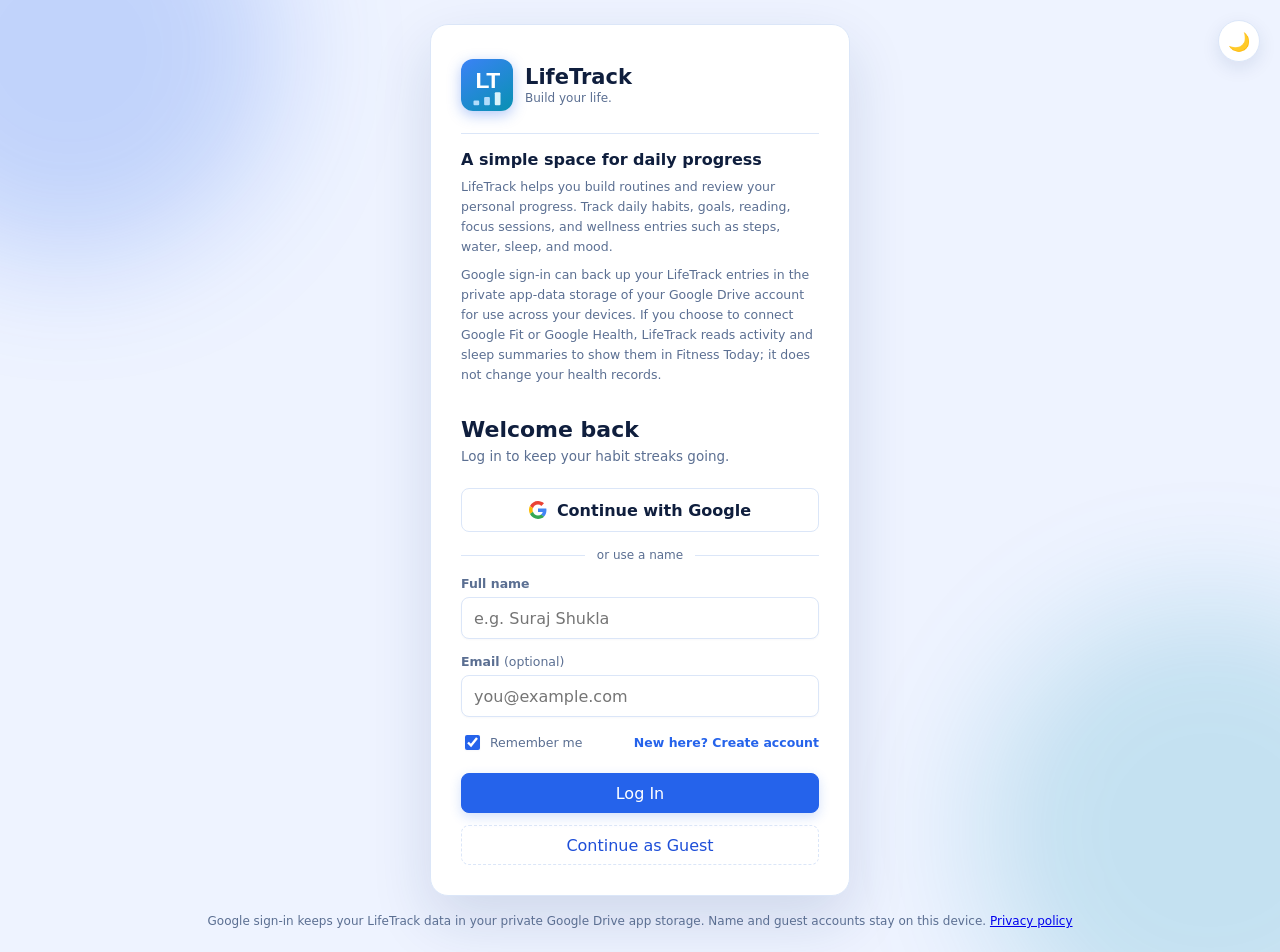
==== index.html @ bfc3a214 "Add files via upload" ====
<!DOCTYPE html>
<html lang="en">
<head>
    <meta charset="UTF-8">
    <meta name="viewport" content="width=device-width, initial-scale=1.0, viewport-fit=cover">
    <title>LifeTrack · Habit and Wellness Tracker</title>
    <meta name="description" content="LifeTrack helps you track daily habits, goals, reading, focus, and wellness progress, with optional Google Drive sync and read-only Google Fit or Google Health summaries.">
    <meta name="google-site-verification" content="VUvUIpObcq8B8fJxpyTdOtFRyDV-gneoDYOLW3EzlEM">
    <meta name="theme-color" content="#eef3ff">
    <link rel="icon" type="image/png" href="lifetrack-logo.png">
    <link rel="apple-touch-icon" href="lifetrack-logo-192.png">
    <link rel="manifest" href="manifest.webmanifest">
    <link rel="stylesheet" href="dashboard.css">
    <link rel="stylesheet" href="auth.css">
</head>
<body class="auth-body">

    <button type="button" class="auth-theme-toggle" id="authThemeToggle" aria-label="Toggle dark mode">🌙</button>

    <main class="auth-card">
        <div class="auth-logo">
            <div class="logo-box">
                <svg viewBox="0 0 100 100" xmlns="http://www.w3.org/2000/svg" role="img" aria-label="LifeTrack logo">
                    <text x="50" y="56" text-anchor="middle" font-family="Arial, 'Segoe UI', sans-serif" font-weight="800" font-size="44" letter-spacing="-3" fill="#ffffff">LT</text>
                    <g opacity="0.92">
                        <rect x="24" y="80" width="11" height="9" rx="2" fill="#bfe3ff"/>
                        <rect x="44.5" y="73" width="11" height="16" rx="2" fill="#bfe3ff"/>
                        <rect x="65" y="64" width="11" height="25" rx="2" fill="#eafcff"/>
                    </g>
                </svg>
            </div>
            <div>
                <h1>LifeTrack</h1>
                <p>Build your life.</p>
            </div>
        </div>

        <section class="auth-overview" aria-labelledby="authOverviewTitle">
            <h2 id="authOverviewTitle">A simple space for daily progress</h2>
            <p>LifeTrack helps you build routines and review your personal progress. Track daily habits, goals, reading, focus sessions, and wellness entries such as steps, water, sleep, and mood.</p>
            <p>Google sign-in can back up your LifeTrack entries in the private app-data storage of your Google Drive account for use across your devices. If you choose to connect Google Fit or Google Health, LifeTrack reads activity and sleep summaries to show them in Fitness Today; it does not change your health records.</p>
        </section>

        <div class="auth-banner" id="authBanner" style="display:none"></div>

        <h2 id="authTitle">Welcome back</h2>
        <p class="auth-sub" id="authSub">Log in to keep your habit streaks going.</p>

        <div class="auth-error" id="authError">Please enter your name to continue.</div>

        <button type="button" class="auth-google" id="googleBtn">
            <svg viewBox="0 0 48 48" width="18" height="18" aria-hidden="true"><path fill="#EA4335" d="M24 9.5c3.5 0 6.6 1.2 9.1 3.6l6.8-6.8C35.8 2.4 30.3 0 24 0 14.6 0 6.5 5.4 2.6 13.2l7.9 6.1C12.4 13.6 17.7 9.5 24 9.5z"/><path fill="#4285F4" d="M46.5 24.5c0-1.6-.1-3.1-.4-4.5H24v9h12.7c-.6 3-2.3 5.5-4.8 7.2l7.6 5.9c4.4-4.1 7-10.1 7-17.6z"/><path fill="#FBBC05" d="M10.5 28.7A14.5 14.5 0 0 1 9.5 24c0-1.6.3-3.2.8-4.7l-7.9-6.1A24 24 0 0 0 0 24c0 3.9.9 7.5 2.6 10.8l7.9-6.1z"/><path fill="#34A853" d="M24 48c6.5 0 12-2.1 16-5.8l-7.6-5.9c-2.1 1.4-4.9 2.3-8.4 2.3-6.3 0-11.6-4.1-13.5-9.8l-7.9 6.1C6.5 42.6 14.6 48 24 48z"/></svg>
            Continue with Google
        </button>
        <div class="auth-divider"><span>or use a name</span></div>

        <form id="authForm" novalidate>
            <div class="auth-field">
                <label for="authName">Full name</label>
                <input id="authName" type="text" placeholder="e.g. Suraj Shukla" autocomplete="name" required>
            </div>

            <div class="auth-field">
                <label for="authEmail">Email <span style="font-weight:400">(optional)</span></label>
                <input id="authEmail" type="email" placeholder="you@example.com" autocomplete="email">
            </div>

            <div class="auth-row">
                <label class="auth-remember">
                    <input type="checkbox" id="authRemember" checked>
                    Remember me
                </label>
                <span id="authModeSwitch" style="cursor:pointer; color:var(--primary); font-weight:700;">New here? Create account</span>
            </div>

            <button type="submit" class="primary-button auth-submit" id="authSubmitBtn">Log In</button>
            <button type="button" class="secondary-button auth-guest" id="guestBtn">Continue as Guest</button>
        </form>
    </main>

    <footer class="auth-footer">
        Google sign-in keeps your LifeTrack data in your private Google Drive app storage. Name and guest accounts stay on this device.
        <a href="privacy.html">Privacy policy</a>
    </footer>

<script src="config.js"></script>
<script>
(function () {
    "use strict";

    // ---- theme (shared "lifetrack-theme" key with the dashboard) ----
    const themeBtn = document.getElementById("authThemeToggle");

    function setTheme(isDark) {
        document.body.classList.toggle("dark", isDark);
        themeBtn.textContent = isDark ? "☀" : "🌙";
        localStorage.setItem("lifetrack-theme", isDark ? "dark" : "light");
    }
    themeBtn.addEventListener("click", () => setTheme(!document.body.classList.contains("dark")));
    setTheme(localStorage.getItem("lifetrack-theme") === "dark");

    // ---- already logged in? let them jump back in, but don't force it ----
    const existingUser = JSON.parse(localStorage.getItem("lifetrack-user") || "null");
    if (existingUser && existingUser.name) {
        const banner = document.getElementById("authBanner");
        banner.textContent = "";
        const strong = document.createElement("strong");
        strong.textContent = existingUser.name;
        const link = document.createElement("a");
        link.href = "dashboard.html";
        link.textContent = "go to Dashboard";
        link.style.cssText = "color:var(--primary-strong); font-weight:700;";
        banner.append("Logged in as ", strong, " — ", link, ", or log in below as someone else.");
        banner.style.display = "block";
    }

    // ---- login / create-account toggle (cosmetic — both just save + redirect) ----
    const title = document.getElementById("authTitle");
    const sub = document.getElementById("authSub");
    const submitBtn = document.getElementById("authSubmitBtn");
    const modeSwitch = document.getElementById("authModeSwitch");
    let isSignup = false;

    modeSwitch.addEventListener("click", () => {
        isSignup = !isSignup;
        if (isSignup) {
            title.textContent = "Create your account";
            sub.textContent = "Set up LifeTrack to start tracking your habits.";
            submitBtn.textContent = "Create Account";
            modeSwitch.textContent = "Already have an account? Log in";
        } else {
            title.textContent = "Welcome back";
            sub.textContent = "Log in to keep your habit streaks going.";
            submitBtn.textContent = "Log In";
            modeSwitch.textContent = "New here? Create account";
        }
    });

    // ---- prefill remembered name (from a previous logout) ----
    const rememberedName = localStorage.getItem("lifetrack-remember-name");
    if (rememberedName) document.getElementById("authName").value = rememberedName;

    const form = document.getElementById("authForm");
    const errorBox = document.getElementById("authError");

    // uid decides which private data slot this person gets in this browser
    function login(name, email, extra) {
        const cleanName = name.trim();
        const user = Object.assign({ name: cleanName, email: email.trim() }, extra || {});
        if (user.provider !== "google") {
            sessionStorage.removeItem("lifetrack-drive-token");
            sessionStorage.removeItem("lifetrack-gtoken");
        }
        if (!user.uid) user.uid = "n_" + cleanName.toLowerCase().replace(/\s+/g, " ");
        localStorage.setItem("lifetrack-user", JSON.stringify(user));
        if (document.getElementById("authRemember").checked) {
            localStorage.setItem("lifetrack-remember-name", cleanName);
        } else {
            localStorage.removeItem("lifetrack-remember-name");
        }
        window.location.href = "dashboard.html";
    }

    form.addEventListener("submit", (event) => {
        event.preventDefault();
        const name = document.getElementById("authName").value;
        const email = document.getElementById("authEmail").value;

        if (!name.trim()) {
            errorBox.textContent = "Please enter your name to continue.";
            errorBox.classList.add("show");
            document.getElementById("authName").focus();
            return;
        }
        errorBox.classList.remove("show");
        login(name, email);
    });

    document.getElementById("guestBtn").addEventListener("click", () => {
        login("Guest", "", { uid: "guest" });
    });

    // ---- Google sign-in (Client ID lives in config.js, users never see it) ----
    const CFG = window.LT_CONFIG || {};
    const GID = CFG.GOOGLE_CLIENT_ID || "";
    const DRIVE_SCOPE = "https://www.googleapis.com/auth/drive.appdata";
    const HEALTH_SCOPES = Boolean(CFG.GOOGLE_FIT) ? [
        "https://www.googleapis.com/auth/fitness.activity.read",
        "https://www.googleapis.com/auth/fitness.sleep.read"
    ] : Boolean(CFG.GOOGLE_HEALTH) ? [
        "https://www.googleapis.com/auth/googlehealth.activity_and_fitness.readonly",
        "https://www.googleapis.com/auth/googlehealth.sleep.readonly"
    ] : [];
    const LOGIN_SCOPES = ["openid", "email", "profile", DRIVE_SCOPE, ...HEALTH_SCOPES];
    const gReady = /^[0-9]+-.+\.apps\.googleusercontent\.com$/.test(GID);

    function showError(text) {
        errorBox.textContent = text;
        errorBox.classList.add("show");
    }

    function loadGIS() {
        return new Promise((resolve, reject) => {
            if (window.google && google.accounts && google.accounts.oauth2) { resolve(); return; }
            const s = document.createElement("script");
            s.src = "https://accounts.google.com/gsi/client";
            s.async = true;
            s.onload = () => resolve();
            s.onerror = () => reject(new Error("Could not load Google sign-in. Check your internet connection."));
            document.head.appendChild(s);
        });
    }

    // preload so the Google window opens instantly on tap (needed on phones)
    if (gReady && location.protocol !== "file:") loadGIS().catch(() => {});

    document.getElementById("googleBtn").addEventListener("click", async () => {
        if (location.protocol === "file:") {
            showError("Google login works on the online website, not from a file on your computer.");
            return;
        }
        if (!gReady) {
            showError("Google login is not set up yet. (Site owner: add the Client ID in config.js.)");
            return;
        }
        try { await loadGIS(); } catch (e) { showError(e.message); return; }
        const client = google.accounts.oauth2.initTokenClient({
            client_id: GID,
            scope: LOGIN_SCOPES.join(" "),
            include_granted_scopes: false,
            callback: async (resp) => {
                if (resp.error) { showError(`Google sign-in was cancelled or blocked (${resp.error}).`); return; }
                try {
                    const grantedScopes = new Set(String(resp.scope || LOGIN_SCOPES.join(" ")).split(/\s+/));
                    if (!grantedScopes.has(DRIVE_SCOPE)) {
                        sessionStorage.removeItem("lifetrack-drive-token");
                        sessionStorage.removeItem("lifetrack-gtoken");
                        showError("Allow Google Drive app-data access to enable secure syncing across your devices.");
                        return;
                    }
                    const expiry = Date.now() + (Number(resp.expires_in || 3600) - 60) * 1000;
                    sessionStorage.setItem("lifetrack-drive-token", JSON.stringify({ token: resp.access_token, exp: expiry }));
                    if (HEALTH_SCOPES.length && HEALTH_SCOPES.every((scope) => grantedScopes.has(scope))) {
                        sessionStorage.setItem("lifetrack-gtoken", JSON.stringify({ token: resp.access_token, exp: expiry, scopes: HEALTH_SCOPES.join(" ") }));
                    } else {
                        sessionStorage.removeItem("lifetrack-gtoken");
                    }
                    const r = await fetch("https://www.googleapis.com/oauth2/v3/userinfo", { headers: { Authorization: `Bearer ${resp.access_token}` } });
                    if (!r.ok) throw new Error(`HTTP ${r.status}`);
                    const u = await r.json();
                    login(u.name || u.email || "Google user", u.email || "", {
                        uid: "g_" + (u.sub || u.email),
                        picture: u.picture || "",
                        provider: "google"
                    });
                } catch (e) {
                    showError(`Signed in, but Google would not share your profile (${e.message}).`);
                }
            },
            error_callback: () => showError("The Google window was closed or blocked. Allow pop-ups for this site and try again.")
        });
        client.requestAccessToken({ prompt: "select_account" });
    });
})();
</script>
</body>
</html>
---- dashboard.css ----
:root {
    --bg: #eef3ff;
    --panel: #ffffff;
    --panel-soft: #f2f6ff;
    --text: #0f1e3d;
    --muted: #5b6f92;
    --line: #dbe6f8;
    --primary: #2563eb;
    --primary-strong: #1d4ed8;
    --primary-glow: rgba(37, 99, 235, 0.20);
    --accent: #0891b2;
    --accent-glow: rgba(8, 145, 178, 0.20);
    --tertiary: #1e40af;
    --track: #dbe6f8;
    --rail: #0b1730;
    --rail-text: #eef5ff;
    --rail-muted: #9db3d8;
    --rail-active-glow: rgba(96, 165, 250, 0.20);
    font-family: Inter, ui-sans-serif, system-ui, -apple-system, BlinkMacSystemFont, "Segoe UI", sans-serif;
    --sidebar-closed: 76px;
    --sidebar-open: 268px;
}

* {
    box-sizing: border-box;
}

html {
    background: var(--bg);
}

body {
    min-width: 0;
    min-height: 100vh;
    margin: 0;
    overflow-x: hidden;
    color: var(--text);
    background: var(--bg);
    transition: background 200ms ease, color 200ms ease;
}

/* ---------- Dark mode: shining blue-black ---------- */
body.dark {
    --bg: #04070d;
    --panel: #0a1120;
    --panel-soft: #0d1830;
    --text: #eaf3ff;
    --muted: #8ea3c7;
    --line: #1c2942;
    --primary: #4da6ff;
    --primary-strong: #7cc3ff;
    --primary-glow: rgba(77, 166, 255, 0.38);
    --accent: #22d3ee;
    --accent-glow: rgba(34, 211, 238, 0.32);
    --tertiary: #60a5fa;
    --track: #16223a;
    --rail: #010308;
    --rail-text: #eaf6ff;
    --rail-muted: #7f97bd;
    --rail-active-glow: rgba(77, 166, 255, 0.28);
}

body.dark::before {
    content: "";
    position: fixed;
    inset: 0;
    z-index: -1;
    pointer-events: none;
    background:
        radial-gradient(560px 420px at 8% 6%, rgba(77, 166, 255, 0.10), transparent 60%),
        radial-gradient(620px 460px at 96% 88%, rgba(34, 211, 238, 0.08), transparent 60%);
}

button,
select,
input {
    font: inherit;
    letter-spacing: 0;
}

button {
    touch-action: manipulation;
}

button:focus-visible,
select:focus-visible,
input:focus-visible {
    outline: 3px solid var(--primary-glow);
    outline-offset: 2px;
}

/* thin, theme-matched scrollbars for the table + chart strips */
.table-wrapper,
.completion-chart {
    scrollbar-width: thin;
    scrollbar-color: var(--primary) var(--panel-soft);
    scroll-behavior: smooth;
}
.table-wrapper::-webkit-scrollbar,
.completion-chart::-webkit-scrollbar {
    height: 8px;
}
.table-wrapper::-webkit-scrollbar-thumb,
.completion-chart::-webkit-scrollbar-thumb {
    background: var(--primary);
    border-radius: 6px;
}
.table-wrapper::-webkit-scrollbar-track,
.completion-chart::-webkit-scrollbar-track {
    background: var(--panel-soft);
}

.app {
    min-height: calc(100vh - 48px);
}

/* The rail expands over the page, so the dashboard never jumps sideways. */
.sidebar {
    position: fixed;
    inset: 0 auto 0 0;
    z-index: 30;
    display: flex;
    flex-direction: column;
    width: var(--sidebar-closed);
    height: 100dvh;
    padding: 18px 10px;
    overflow: hidden;
    color: var(--rail-text);
    background: var(--rail);
    border-right: 1px solid rgba(255, 255, 255, 0.08);
    box-shadow: 10px 0 28px rgba(5, 15, 35, 0.20);
    transition: width 240ms cubic-bezier(0.2, 0.8, 0.2, 1), padding 240ms cubic-bezier(0.2, 0.8, 0.2, 1), box-shadow 240ms ease, background 200ms ease;
}

body.dark .sidebar {
    box-shadow: 10px 0 30px rgba(0, 0, 0, 0.6), inset -1px 0 0 rgba(77, 166, 255, 0.10);
}

.sidebar:hover,
.sidebar:focus-within {
    width: var(--sidebar-open);
    padding-inline: 12px;
    box-shadow: 16px 0 38px rgba(5, 15, 35, 0.34);
}

body.dark .sidebar:hover,
body.dark .sidebar:focus-within {
    box-shadow: 16px 0 42px rgba(0, 0, 0, 0.65), inset -1px 0 0 rgba(77, 166, 255, 0.16);
}

.logo,
.nav-item,
.theme-button,
.topbar,
.top-actions,
.panel-header,
.user-info,
.progress-content,
.add-habit {
    display: flex;
    align-items: center;
}

.logo {
    min-width: 244px;
    gap: 12px;
    margin: 0 0 30px;
}

.logo-box,
.profile {
    display: grid;
    width: 44px;
    min-width: 44px;
    height: 44px;
    place-items: center;
    border-radius: 10px;
    font-weight: 800;
    overflow: hidden;
}

.logo-box {
    color: #ffffff;
    background: linear-gradient(145deg, #3b82f6, #0891b2);
    box-shadow: 0 4px 14px rgba(37, 99, 235, 0.35);
}

.logo-box svg {
    width: 100%;
    height: 100%;
}

.profile {
    color: #ffffff;
    background: linear-gradient(145deg, #2563eb, #0891b2);
    box-shadow: 0 4px 12px rgba(37, 99, 235, 0.30);
}

.logo-text,
.nav-text,
.quote-box {
    opacity: 0;
    transform: translateX(-8px);
    transition: opacity 160ms ease 40ms, transform 220ms cubic-bezier(0.2, 0.8, 0.2, 1) 40ms;
}

.sidebar:hover .logo-text,
.sidebar:focus-within .logo-text,
.sidebar:hover .nav-text,
.sidebar:focus-within .nav-text,
.sidebar:hover .quote-box,
.sidebar:focus-within .quote-box {
    opacity: 1;
    transform: translateX(0);
}

.logo-text,
.nav-text {
    min-width: 0;
    overflow: hidden;
    text-overflow: ellipsis;
    white-space: nowrap;
}

.logo h2,
.logo p,
.panel h2,
.page-card h2 {
    margin: 0;
    overflow-wrap: anywhere;
}

.logo h2 {
    font-size: 18px;
}

.logo p {
    margin-top: 2px;
    color: var(--rail-muted);
    font-size: 12px;
}

.navigation {
    display: grid;
    min-width: 244px;
    gap: 6px;
}

.nav-item,
.theme-button {
    min-width: 244px;
    height: 46px;
    gap: 12px;
    padding: 0 12px;
    overflow: hidden;
    color: var(--rail-muted);
    border: 1px solid transparent;
    border-radius: 8px;
    background: transparent;
    cursor: pointer;
    text-align: left;
    transition: color 160ms ease, background 160ms ease, border-color 160ms ease, box-shadow 160ms ease;
}

.nav-icon {
    display: grid;
    width: 28px;
    min-width: 28px;
    height: 28px;
    place-items: center;
    font-size: 17px;
    line-height: 1;
}

.nav-item:hover,
.theme-button:hover,
.nav-item.active {
    color: var(--rail-text);
    background: rgba(77, 166, 255, 0.12);
    border-color: rgba(77, 166, 255, 0.16);
}

.nav-item.active {
    box-shadow: inset 3px 0 0 #4da6ff, 0 0 16px var(--rail-active-glow);
}

.sidebar-bottom {
    display: grid;
    min-width: 244px;
    gap: 10px;
    margin-top: auto;
}

.quote-box {
    width: 244px;
    padding: 14px;
    overflow: hidden;
    border: 1px solid rgba(77, 166, 255, 0.16);
    border-radius: 8px;
    background: rgba(77, 166, 255, 0.08);
}

.quote-box small,
.eyebrow,
.stat-title {
    color: var(--muted);
    font-size: 11px;
    font-weight: 800;
    letter-spacing: 0;
}

.quote-box small {
    color: #9db3d8;
}

.quote-box p {
    margin: 8px 0 0;
    color: var(--rail-text);
    font-size: 13px;
    line-height: 1.45;
    overflow-wrap: anywhere;
}

.main-content {
    width: calc(100% - var(--sidebar-closed));
    min-width: 0;
    min-height: calc(100vh - 48px);
    margin-left: var(--sidebar-closed);
    padding: 34px clamp(24px, 4vw, 64px) 44px;
}

.topbar,
.section {
    width: min(100%, 1500px);
    margin-right: auto;
    margin-left: auto;
}

.topbar {
    justify-content: space-between;
    gap: 24px;
    margin-bottom: 28px;
}

.topbar > *,
.top-actions,
.user-info,
.panel-header > * {
    min-width: 0;
}

.topbar h1 {
    margin: 5px 0 0;
    font-size: 34px;
    line-height: 1.12;
    overflow-wrap: anywhere;
}

.top-actions {
    flex-wrap: wrap;
    justify-content: flex-end;
    gap: 10px;
}

select,
input {
    height: 42px;
    max-width: 100%;
    color: var(--text);
    border: 1px solid var(--line);
    border-radius: 8px;
    background: var(--panel);
    box-shadow: 0 1px 2px rgba(15, 47, 95, 0.03);
    transition: border-color 160ms ease, box-shadow 160ms ease, background 200ms ease, color 200ms ease;
}

select:focus,
input:focus {
    border-color: var(--primary);
}

select {
    min-width: 126px;
    padding: 0 34px 0 12px;
    cursor: pointer;
}

input {
    width: min(360px, 100%);
    min-width: 0;
    padding: 0 12px;
}

.user-info {
    gap: 9px;
}

.user-name {
    min-width: 0;
    overflow: hidden;
    color: var(--muted);
    font-weight: 700;
    text-overflow: ellipsis;
    white-space: nowrap;
}

.section {
    display: none;
}

.active-section {
    display: block;
}

.stats-grid,
.main-grid,
.bottom-grid {
    display: grid;
    gap: 16px;
}

.stats-grid {
    grid-template-columns: repeat(3, minmax(0, 1fr));
}

.main-grid {
    grid-template-columns: minmax(0, 1.7fr) minmax(300px, 0.8fr);
    margin-top: 16px;
}

.streak-panel {
    display: flex;
    min-height: 0;
    flex-direction: column;
}

.habit-panel {
    align-self: start;
}

.streak-panel .streak-list {
    min-height: 0;
    flex: 1;
    overflow-y: auto;
    align-content: start;
    scrollbar-width: thin;
    scrollbar-color: transparent transparent;
    transition: scrollbar-color 180ms ease;
}

.streak-panel .streak-list::-webkit-scrollbar {
    width: 8px;
}

.streak-panel .streak-list::-webkit-scrollbar-thumb {
    border-radius: 6px;
    background: transparent;
    transition: background-color 180ms ease;
}

.streak-panel .streak-list::-webkit-scrollbar-track {
    background: transparent;
}

.streak-panel .streak-list.is-scrolling {
    scrollbar-color: var(--primary) transparent;
}

.streak-panel .streak-list.is-scrolling::-webkit-scrollbar-thumb {
    background: var(--primary);
}

.bottom-grid {
    grid-template-columns: repeat(2, minmax(0, 1fr));
    margin-top: 16px;
}

.completion-panel { display: flex; flex-direction: column; }

.panel,
.stat-card,
.page-card {
    min-width: 0;
    border: 1px solid var(--line);
    border-radius: 12px;
    background: var(--panel);
    box-shadow: 0 10px 24px rgba(18, 52, 110, 0.06);
    transition: background 200ms ease, border-color 200ms ease, box-shadow 200ms ease;
}

body.dark .panel,
body.dark .stat-card,
body.dark .page-card {
    box-shadow: 0 10px 26px rgba(0, 0, 0, 0.45);
}

.panel,
.page-card {
    padding: 22px;
}

.stat-card {
    padding: 19px;
    border-top: 3px solid var(--primary);
}

body.dark .stat-card {
    box-shadow: 0 10px 26px rgba(0, 0, 0, 0.45), 0 -1px 0 0 var(--primary-glow) inset;
}

.stat-card:nth-child(2) {
    border-top-color: var(--accent);
}

body.dark .stat-card:nth-child(2) {
    box-shadow: 0 10px 26px rgba(0, 0, 0, 0.45), 0 -1px 0 0 var(--accent-glow) inset;
}

.stat-card:nth-child(3) {
    border-top-color: var(--tertiary);
}

.stat-card h2 {
    margin: 8px 0 2px;
    font-size: 34px;
    line-height: 1;
    overflow-wrap: anywhere;
}

.stat-card p,
.page-card p {
    margin: 0;
    color: var(--muted);
    overflow-wrap: anywhere;
}

.panel-header {
    flex-wrap: wrap;
    justify-content: space-between;
    align-items: flex-start;
    gap: 12px;
    margin-bottom: 16px;
}

.panel h2,
.page-card h2 {
    margin-top: 3px;
    font-size: 20px;
    line-height: 1.2;
}

.secondary-button,
.primary-button {
    min-height: 40px;
    max-width: 100%;
    padding: 9px 14px;
    overflow-wrap: anywhere;
    color: #ffffff;
    border: 1px solid var(--primary);
    border-radius: 8px;
    background: var(--primary);
    box-shadow: 0 4px 12px var(--primary-glow);
    cursor: pointer;
    transition: background 160ms ease, border-color 160ms ease, transform 160ms ease, box-shadow 160ms ease;
}

.secondary-button {
    color: var(--primary-strong);
    background: transparent;
    box-shadow: none;
}

.primary-button:hover {
    border-color: var(--primary-strong);
    background: var(--primary-strong);
    box-shadow: 0 6px 18px var(--primary-glow);
}

.secondary-button:hover {
    color: #ffffff;
    background: var(--primary);
    box-shadow: 0 4px 12px var(--primary-glow);
}

.primary-button:active,
.secondary-button:active {
    transform: translateY(1px);
}

.table-wrapper {
    max-width: 100%;
    overflow: auto;
    border: 1px solid var(--line);
    border-radius: 10px;
    background: var(--panel-soft);
}

.habit-table {
    width: 100%;
    min-width: 800px;
    border-collapse: collapse;
}

.habit-table th,
.habit-table td {
    min-width: 38px;
    height: 42px;
    padding: 7px;
    border-right: 1px solid var(--line);
    border-bottom: 1px solid var(--line);
    text-align: center;
}

.habit-table th {
    color: var(--muted);
    font-size: 12px;
    font-weight: 800;
}

.habit-table th:first-child,
.habit-table td:first-child {
    position: sticky;
    left: 0;
    z-index: 1;
    min-width: 168px;
    max-width: 168px;
    overflow: hidden;
    color: var(--text);
    background: var(--panel);
    text-align: left;
    text-overflow: ellipsis;
    white-space: nowrap;
}

/* ---------- Habit tracker: clean rounded-square tick boxes ---------- */
.habit-box {
    position: relative;
    display: inline-grid;
    place-items: center;
    width: 30px;
    height: 30px;
    vertical-align: middle;
    cursor: pointer;
    -webkit-tap-highlight-color: transparent;
}

.habit-box .habit-check {
    position: absolute;
    inset: 0;
    z-index: 2;
    width: 100%;
    height: 100%;
    min-width: 0;
    margin: 0;
    padding: 0;
    border: 0;
    opacity: 0;
    cursor: pointer;
    box-shadow: none;
}

.habit-box .box {
    display: grid;
    place-items: center;
    width: 24px;
    height: 24px;
    border-radius: 8px;
    border: 1.5px solid color-mix(in srgb, var(--muted) 45%, transparent);
    background: var(--panel);
    transition: transform 140ms ease, background 180ms ease, border-color 180ms ease, box-shadow 180ms ease;
}

body.dark .habit-box .box {
    background: rgba(255, 255, 255, 0.02);
    border-color: rgba(142, 163, 199, 0.32);
}

.habit-box:hover .box {
    transform: translateY(-1px);
    border-color: var(--primary);
    box-shadow: 0 3px 8px var(--primary-glow);
}

.habit-box:active .box {
    transform: scale(0.92);
}

.habit-box .habit-check:focus-visible + .box {
    outline: 3px solid var(--primary-glow);
    outline-offset: 2px;
}

.habit-box .box svg {
    width: 14px;
    height: 14px;
    fill: none;
    stroke: #ffffff;
    stroke-width: 3.2;
    stroke-linecap: round;
    stroke-linejoin: round;
    stroke-dasharray: 26;
    stroke-dashoffset: 26;
    transition: stroke-dashoffset 220ms ease 40ms;
}

.habit-box .habit-check:checked + .box {
    border-color: transparent;
    background: linear-gradient(160deg, var(--primary), var(--primary-strong));
    box-shadow: 0 2px 6px var(--primary-glow);
}

body.dark .habit-box .habit-check:checked + .box {
    background: linear-gradient(160deg, #4da6ff, #2f80e0);
}

body.dark .habit-box .box svg {
    stroke: #05122a;
}

.habit-box .habit-check:checked + .box svg {
    stroke-dashoffset: 0;
}

.habit-box .box.pop {
    animation: boxPop 220ms ease-out;
}

@keyframes boxPop {
    0% { transform: scale(0.9); }
    60% { transform: scale(1.08); }
    100% { transform: scale(1); }
}

/* future days: locked */
.habit-box.locked,
.habit-box.locked .habit-check {
    cursor: not-allowed;
}

.habit-box.locked .box {
    border-style: dashed;
    border-color: var(--line);
    background: transparent;
    box-shadow: none;
    opacity: 0.4;
}

.habit-box.locked:hover .box,
.habit-box.locked:active .box {
    transform: none;
}

.habit-table tbody tr:hover td:not(:first-child):not(.today-cell) {
    background: color-mix(in srgb, var(--primary) 7%, transparent);
}

.table-wrapper {
    border-radius: 14px;
}

/* ---------- Completed habits "8 / 155" ---------- */
.stat-total {
    font-size: 0.55em;
    font-weight: 700;
    color: var(--muted);
}

.ring-card p.hit {
    color: var(--zone-green);
    font-weight: 700;
}

.gauge-since {
    margin-top: 2px;
    font-size: 11px;
    color: var(--muted);
}

/* ---------- Daily reminder ---------- */
.daily-reminder {
    display: grid;
    gap: 12px;
}

.reminder-top {
    display: flex;
    align-items: center;
    justify-content: space-between;
    flex-wrap: wrap;
    gap: 8px;
}

.reminder-date {
    font-size: 13px;
    font-weight: 800;
    color: var(--muted);
}

.tier-badge {
    padding: 4px 11px;
    border-radius: 999px;
    font-size: 12px;
    font-weight: 800;
    color: #ffffff;
}

.tier-red { background: var(--zone-red); }
.tier-orange { background: var(--zone-orange); }
.tier-yellow { background: var(--zone-yellow); color: #231a00; }
.tier-green { background: var(--zone-green); color: #04210f; }

.reminder-line {
    margin: 0;
    font-size: 13.5px;
    line-height: 1.5;
    color: var(--text);
}

.reminder-tiles {
    display: grid;
    grid-template-columns: repeat(4, minmax(0, 1fr));
    gap: 8px;
}

.r-tile {
    display: grid;
    gap: 2px;
    padding: 10px 6px;
    text-align: center;
    border: 1px solid var(--line);
    border-radius: 10px;
    background: var(--panel-soft);
}

.r-tile span { font-size: 18px; }
.r-tile strong { font-size: 14px; color: var(--text); }
.r-tile small { font-size: 11px; color: var(--muted); }

.reminder-work h3 {
    margin: 0 0 8px;
    font-size: 14px;
}

.plan-task-action { display: flex; justify-content: flex-end; margin-top: 8px; }
.plan-done { min-height: 34px; padding: 6px 12px; color: var(--primary-strong); border: 1px solid var(--line); border-radius: 8px; background: var(--panel); cursor: pointer; font-size: 12px; font-weight: 700; }
.plan-done.done { color: var(--zone-green); border-color: var(--zone-green); background: color-mix(in srgb, var(--zone-green) 12%, var(--panel)); }
.reminder-reading { display: grid; grid-template-columns: minmax(0, 1fr); align-items: stretch; gap: 10px; padding: 14px; border: 1px solid var(--line); border-radius: 10px; background: var(--panel-soft); }
.reminder-reading h3 { margin: 4px 0; font-size: 15px; }
.reminder-reading > div > strong, .reminder-reading > div > span { display: block; font-size: 12px; }
.reminder-reading > div > span, .reminder-reading p { color: var(--muted); }
.reminder-reading p { margin: 5px 0 0; font-size: 12px; }
.reading-actions { display: flex; flex-wrap: wrap; justify-content: flex-end; gap: 8px; }
.reading-actions .reading-online, .reading-actions .plan-done { display: inline-flex; flex: 0 1 160px; align-items: center; justify-content: center; min-width: 148px; min-height: 36px; padding: 7px 12px; box-sizing: border-box; font-size: 12px; line-height: 1.2; text-align: center; text-decoration: none; }
.reading-actions .plan-done:disabled { opacity: 0.62; }
.reading-book-copy { display: grid; gap: 4px; min-width: 0; }
.reading-book-copy h3 { margin: 2px 0; font-size: 15px; }
.reading-book-copy > strong, .reading-book-copy > span { font-size: 12px; }
.reading-book-copy > span, .reading-book-copy > p { color: var(--muted); }
.reading-book-copy > p { margin: 2px 0; font-size: 11.5px; }
.reading-page-controls { display: flex; align-items: center; gap: 9px; margin-top: 4px; }
.reading-page-controls button { width: 32px; height: 32px; color: var(--primary-strong); border: 1px solid var(--line); border-radius: 7px; background: var(--panel); cursor: pointer; font-weight: 800; }
.reading-page-controls button:disabled { color: var(--muted); opacity: 0.5; cursor: default; }
.reading-page-controls span { min-width: 110px; color: var(--text); font-size: 11px; font-weight: 700; text-align: center; }
.reading-progress { height: 6px; overflow: hidden; border-radius: 4px; background: var(--track); }
.reading-progress b { display: block; height: 100%; border-radius: inherit; background: var(--accent); transition: width 240ms ease; }
.reading-progress-label { color: var(--muted); font-size: 10.5px; }
.plan-done:disabled { color: var(--muted); opacity: 0.65; cursor: default; }
.reading-goal-card { margin-bottom: 16px; }
.reading-goal-card .hc-main { align-items: center; }
.reading-edition { display: flex; align-items: center; justify-content: space-between; gap: 12px; color: var(--muted); font-size: 12px; font-weight: 700; }
.reading-edition input { width: 90px; height: 36px; padding: 0 8px; text-align: center; }
.reading-completed { margin: 0; padding-top: 9px; color: var(--muted); border-top: 1px solid var(--line); font-size: 11.5px; }

.reminder-list {
    display: grid;
    gap: 6px;
    margin: 0 0 6px;
    padding: 0;
    list-style: none;
}

.reminder-list li {
    display: flex;
    justify-content: space-between;
    gap: 10px;
    padding: 9px 12px;
    font-size: 13px;
    border: 1px solid var(--line);
    border-left: 4px solid var(--primary);
    border-radius: 8px;
    background: var(--panel-soft);
}

.tier-border-red li { border-left-color: var(--zone-red); }
.tier-border-orange li { border-left-color: var(--zone-orange); }
.tier-border-yellow li { border-left-color: var(--zone-yellow); }
.tier-border-green li { border-left-color: var(--zone-green); }

.reminder-list li b {
    white-space: nowrap;
    color: var(--primary-strong);
}

.reminder-tip {
    padding: 10px 12px;
    font-size: 12.5px;
    line-height: 1.5;
    border-radius: 8px;
    background: var(--primary-glow);
}

.reminder-note {
    margin: 0;
    font-size: 11.5px;
    line-height: 1.5;
    color: var(--muted);
}

.body-form {
    display: grid;
    grid-template-columns: repeat(3, minmax(0, 1fr));
    gap: 10px;
    align-items: end;
}

.body-form label {
    display: grid;
    gap: 5px;
    font-size: 12px;
    font-weight: 700;
    color: var(--muted);
}

.body-form input,
.body-form select {
    width: 100%;
    min-width: 0;
}

.body-form-actions {
    grid-column: 1 / -1;
    display: flex;
    flex-wrap: wrap;
    gap: 8px;
}

.body-form-error {
    display: none;
    grid-column: 1 / -1;
    margin: 0;
    font-size: 12px;
    font-weight: 700;
    color: var(--zone-red);
}

@media (max-width: 620px) {
    .reminder-tiles { grid-template-columns: repeat(2, minmax(0, 1fr)); }
    .body-form { grid-template-columns: 1fr 1fr; }
    .reminder-reading { grid-template-columns: 1fr; }
    .reading-actions { justify-content: stretch; }
    .reading-actions .reading-online, .reading-actions .plan-done { flex: 1 1 140px; min-width: 0; }
}

.today-cell {
    background: var(--primary-glow);
    box-shadow: inset 0 2px 0 var(--primary);
}

.progress-content {
    gap: 12px;
}

.progress-content strong {
    min-width: 54px;
    font-size: 27px;
    line-height: 1;
    color: var(--primary-strong);
}

.progress-bar {
    flex: 1;
    min-width: 0;
    height: 10px;
    overflow: hidden;
    border-radius: 6px;
    background: var(--track);
}

.progress-bar span {
    display: block;
    width: 0;
    height: 100%;
    border-radius: inherit;
    background: linear-gradient(90deg, var(--primary), var(--accent));
    transition: width 220ms ease;
}

body.dark .progress-bar span {
    box-shadow: 0 0 12px var(--primary-glow);
}

.goal-analysis,
.streak-list,
.analytics-summary,
.goal-page-list,
.manage-list {
    display: grid;
    gap: 10px;
}

.mini-card,
.manage-item {
    min-width: 0;
    padding: 13px;
    overflow-wrap: anywhere;
    border: 1px solid var(--line);
    border-radius: 8px;
    background: var(--panel-soft);
}

.mini-card strong {
    display: block;
    color: var(--text);
}

.mini-card p {
    margin: 4px 0 0;
    color: var(--muted);
}

/* ---------- Overall Progress gauge (semi-circle "pendulum" dial) ---------- */
.gauge-wrap {
    display: flex;
    justify-content: center;
    margin: 6px 0 2px;
}

.gauge-svg {
    width: 100%;
    max-width: 190px;
    height: auto;
    overflow: visible;
}

/* colour zones: red 0-25, orange 25-50, yellow 50-75, green 75-100 */
:root {
    --zone-red: #e5484d;
    --zone-orange: #f08a24;
    --zone-yellow: #d9a406;
    --zone-green: #16a34a;
}

body.dark {
    --zone-red: #ff5d68;
    --zone-orange: #ff9a3c;
    --zone-yellow: #ffd23f;
    --zone-green: #2ee59d;
}

.zone-red { stroke: var(--zone-red); color: var(--zone-red); }
.zone-orange { stroke: var(--zone-orange); color: var(--zone-orange); }
.zone-yellow { stroke: var(--zone-yellow); color: var(--zone-yellow); }
.zone-green { stroke: var(--zone-green); color: var(--zone-green); }

.zone-text-red { fill: var(--zone-red); color: var(--zone-red); }
.zone-text-orange { fill: var(--zone-orange); color: var(--zone-orange); }
.zone-text-yellow { fill: var(--zone-yellow); color: var(--zone-yellow); }
.zone-text-green { fill: var(--zone-green); color: var(--zone-green); }

.gauge-zone-dim {
    fill: none;
    stroke-linecap: butt;
    opacity: 0.2;
}

.gauge-zone {
    fill: none;
    stroke-linecap: butt;
    transition: stroke-dashoffset 260ms ease-out;
}

body.dark .gauge-zone {
    filter: drop-shadow(0 0 5px currentColor);
}

.gauge-feedback {
    display: flex;
    flex-direction: column;
    gap: 2px;
}

.gauge-feedback-title {
    font-size: 15px;
    font-weight: 800;
}

.gauge-needle {
    stroke: var(--text);
    stroke-width: 3;
    stroke-linecap: round;
    transition: x2 900ms cubic-bezier(0.2, 0.8, 0.2, 1), y2 900ms cubic-bezier(0.2, 0.8, 0.2, 1);
}

.gauge-pivot {
    fill: var(--text);
}

.gauge-value {
    font-size: 22px;
    font-weight: 800;
}

/* ---------- Circular progress rings (Goal vs Progress + Goals page) ---------- */
.rings-row {
    display: flex;
    flex-wrap: wrap;
    justify-content: space-between;
    gap: 14px;
}

#goalAnalysis.rings-row { display: grid; grid-template-columns: repeat(2, minmax(0, 148px)); justify-content: center; gap: 10px; }
#goalAnalysis .ring-card { gap: 6px; padding: 10px 8px; }
#goalAnalysis .ring-svg { width: 68px; height: 68px; }

.rings-grid {
    display: grid;
    grid-template-columns: repeat(auto-fit, minmax(140px, 1fr));
    gap: 16px;
}

.ring-card {
    display: flex;
    flex-direction: column;
    align-items: center;
    gap: 8px;
    min-width: 0;
    padding: 14px 10px;
    text-align: center;
    border: 1px solid var(--line);
    border-radius: 10px;
    background: var(--panel-soft);
}

.ring-card strong {
    font-size: 12.5px;
    color: var(--text);
}

.ring-card p {
    margin: -4px 0 0;
    font-size: 11px;
    color: var(--muted);
}

.ring-svg {
    overflow: visible;
}

.ring-track {
    fill: none;
    stroke: var(--track);
}

.ring-progress {
    fill: none;
    stroke-linecap: round;
    transition: stroke-dashoffset 900ms cubic-bezier(0.2, 0.8, 0.2, 1);
}

body.dark .ring-progress {
    filter: drop-shadow(0 0 5px var(--primary-glow));
}

.ring-text {
    fill: var(--text);
    font-weight: 800;
}

/* ---------- Analytics line/area chart ---------- */
.line-chart-wrap {
    margin: 14px 0 18px;
    padding: 16px 14px 10px;
    border: 1px solid var(--line);
    border-radius: 10px;
    background: var(--panel-soft);
}

.fit-trend-grid { display: grid; gap: 12px; }
.fit-trend-card { min-width: 0; padding: 12px 14px 10px; border: 1px solid var(--line); border-radius: 10px; background: var(--panel-soft); }
.fit-trend-head { display: flex; align-items: center; justify-content: space-between; gap: 10px; margin-bottom: 4px; }
.fit-trend-head strong { color: var(--text); font-size: 13px; }
.fit-trend-head span { color: var(--muted); font-size: 11px; }
.fit-trend-card .metric-trend-svg { height: auto; }

.line-chart-svg {
    width: 100%;
    height: 120px;
    display: block;
    overflow: visible;
}

.line-area {
    fill: url(#lineFill);
}

.line-stroke {
    fill: none;
    stroke: var(--primary);
    stroke-width: 1.6;
    stroke-linejoin: round;
    stroke-linecap: round;
    vector-effect: non-scaling-stroke;
}

body.dark .line-stroke {
    filter: drop-shadow(0 0 4px var(--primary-glow));
}

.line-dot {
    fill: var(--panel);
    stroke: var(--primary);
    stroke-width: 1.4;
    vector-effect: non-scaling-stroke;
}

@media (max-width: 620px) {
    #goalAnalysis.rings-row { grid-template-columns: repeat(2, minmax(0, 1fr)); }

    .gauge-svg {
        max-width: 170px;
    }

    .rings-row {
        justify-content: center;
    }

    .ring-card {
        flex: 1 1 100px;
    }
}

.completion-chart {
    display: flex;
    align-items: flex-end;
    gap: 7px;
    min-height: 200px;
    padding: 16px 6px 12px;
    overflow-x: auto;
    border-bottom: 1px solid var(--line);
}

.chart-col {
    display: flex;
    flex: 0 0 auto;
    flex-direction: column;
    align-items: center;
    gap: 7px;
    min-width: 22px;
}

.chart-bar-track {
    display: flex;
    align-items: flex-end;
    justify-content: center;
    width: 16px;
    height: 150px;
}

.bar {
    width: 100%;
    min-height: 6px;
    border-radius: 5px 5px 2px 2px;
    background: linear-gradient(180deg, var(--accent), var(--primary));
    transition: height 220ms ease, background 200ms ease;
}

body.dark .bar {
    box-shadow: 0 0 10px var(--primary-glow);
}

.chart-day {
    font-size: 10.5px;
    font-weight: 700;
    color: var(--muted);
}

.chart-col.today-col .bar {
    background: linear-gradient(180deg, #ffffff, var(--primary-strong));
    box-shadow: 0 0 0 2px var(--panel), 0 0 0 3px var(--primary), 0 0 12px var(--primary-glow);
}

.chart-col.today-col .chart-day {
    color: var(--primary-strong);
    font-weight: 800;
}

.add-habit {
    flex-wrap: wrap;
    gap: 10px;
    margin: 18px 0;
}

.add-habit input {
    flex: 1 1 220px;
}

.manage-item {
    position: relative;
    min-height: 48px;
    padding-right: 88px;
}

.delete-btn {
    position: absolute;
    top: 50%;
    right: 12px;
    max-width: 70px;
    padding: 4px;
    overflow: hidden;
    color: #e0555f;
    border: 0;
    background: transparent;
    cursor: pointer;
    font-weight: 700;
    text-overflow: ellipsis;
    white-space: nowrap;
    transform: translateY(-50%);
}

.lt-footer {
    display: grid;
    width: calc(100% - var(--sidebar-closed));
    min-height: 24px;
    margin-left: var(--sidebar-closed);
    padding: 3px 16px;
    place-items: center;
    color: var(--muted);
    font-size: 12px;
    text-align: center;
}
.footer-credit {
    color: var(--muted);
}
.footer-privacy {
    color: var(--muted);
    cursor: pointer !important;
    font-size: 11px;
    opacity: 0.62;
    text-decoration: none;
}
.footer-privacy:hover,
.footer-privacy:focus-visible {
    color: var(--muted);
    opacity: 1;
    text-decoration: none;
}
@media (max-width: 1100px) {
    .main-grid {
        grid-template-columns: 1fr;
    }
}

@media (max-width: 820px) {
    .topbar {
        flex-direction: column;
        align-items: stretch;
    }

    .top-actions {
        justify-content: flex-start;
    }

    .stats-grid,
    .bottom-grid {
        grid-template-columns: 1fr;
    }
}

@media (max-width: 620px) {
    :root {
        --sidebar-closed: 68px;
        --sidebar-open: min(268px, calc(100vw - 12px));
    }

    .sidebar {
        padding: 14px 6px;
    }

    .sidebar:hover,
    .sidebar:focus-within {
        padding-inline: 12px;
    }

    .main-content {
        padding: 24px 12px 34px;
    }

    .topbar {
        gap: 18px;
        margin-bottom: 20px;
    }

    .topbar h1 {
        font-size: 27px;
    }

    .top-actions {
        gap: 8px;
    }

    .top-actions select {
        flex: 1 1 128px;
    }

    .panel,
    .page-card {
        padding: 16px;
    }

    .stat-card {
        padding: 16px;
    }

    .add-habit .primary-button {
        width: 100%;
    }

    .level-up-footer,
    .lt-footer {
        padding-inline: 12px;
    }
}

@media (max-width: 360px) {
    :root {
        --sidebar-open: calc(100vw - 12px);
    }

    .logo,
    .navigation,
    .sidebar-bottom,
    .nav-item,
    .theme-button,
    .quote-box {
        min-width: calc(100vw - 36px);
        width: calc(100vw - 36px);
    }

    .top-actions select,
    .user-info {
        width: 100%;
    }

    .user-info {
        justify-content: space-between;
    }
}

/* ---------- neutral (month not started) ---------- */
.zone-text-none { fill: var(--muted); color: var(--muted); }

/* ---------- Yearly chart (Analytics) ---------- */
.year-block {
    margin-top: 26px;
}

.year-block h3 {
    margin: 3px 0 14px;
    font-size: 17px;
}

.year-scroll {
    overflow-x: auto;
    padding-bottom: 4px;
}

.year-chart {
    display: grid;
    grid-template-columns: repeat(12, minmax(38px, 1fr));
    gap: 10px;
    min-width: 520px;
    margin-bottom: 14px;
    padding: 16px 14px 12px;
    border: 1px solid var(--line);
    border-radius: 12px;
    background: var(--panel-soft);
}

.year-col {
    display: grid;
    justify-items: center;
    gap: 6px;
}

.year-val {
    font-size: 11.5px;
    font-weight: 800;
    color: var(--text);
}

.year-track {
    display: flex;
    align-items: flex-end;
    width: 100%;
    max-width: 34px;
    height: 150px;
    overflow: hidden;
    border-radius: 8px;
    background: var(--track);
}

.year-bar {
    display: block;
    width: 100%;
    height: 0;
    border-radius: 8px;
    transition: height 700ms cubic-bezier(0.2, 0.8, 0.2, 1);
}

.zone-bg-red { background: var(--zone-red); }
.zone-bg-orange { background: var(--zone-orange); }
.zone-bg-yellow { background: var(--zone-yellow); }
.zone-bg-green { background: var(--zone-green); }

.year-mon {
    font-size: 11.5px;
    font-weight: 700;
    color: var(--muted);
}

.year-col.empty .year-val,
.year-col.empty .year-mon {
    opacity: 0.55;
}

.year-col.current .year-mon {
    color: var(--primary-strong);
}

.year-col.current .year-track {
    box-shadow: 0 0 0 2px var(--primary);
}

/* =====================================================================
   LifeTrack v2: charts, profile menu, fitness, goals, analytics
   ===================================================================== */

/* ---------- logo + user chip are now the profile menu triggers ---------- */
.logo-btn {
    display: block;
    padding: 0;
    border: 0;
    border-radius: 10px;
    background: transparent;
    cursor: pointer;
    flex: 0 0 auto;
}
.logo-btn:hover .logo-box { box-shadow: 0 6px 20px var(--primary-glow); }
button.user-info {
    padding: 4px 4px 4px 10px;
    color: inherit;
    border: 0;
    border-radius: 12px;
    background: transparent;
    cursor: pointer;
}
button.user-info:hover { background: var(--panel-soft); }
.profile img { display: block; width: 100%; height: 100%; object-fit: cover; }

.profile-menu {
    position: fixed;
    z-index: 60;
    width: min(312px, calc(100vw - 16px));
    padding: 10px;
    color: var(--text);
    border: 1px solid var(--line);
    border-radius: 14px;
    background: var(--panel);
    box-shadow: 0 24px 60px rgba(5, 15, 35, 0.24), 0 4px 14px rgba(5, 15, 35, 0.08);
}
.profile-menu[hidden] { display: none; }
.profile-menu:not([hidden]) { animation: profile-menu-in 150ms ease-out both; }
.pm-head { display: flex; align-items: center; gap: 12px; padding: 8px 8px 14px; border-bottom: 1px solid var(--line); }
.pm-head > .profile { flex: 0 0 42px; width: 42px; height: 42px; border: 1px solid var(--line); box-shadow: 0 2px 8px rgba(15, 30, 61, 0.10); }
.pm-head > div { min-width: 0; display: grid; gap: 3px; justify-items: start; }
.pm-head strong, .pm-head small { max-width: 100%; overflow: hidden; text-overflow: ellipsis; white-space: nowrap; }
.pm-head strong { font-size: 14px; font-weight: 750; }
.pm-head small { color: var(--muted); font-size: 12px; line-height: 1.35; }
.pm-head .chip { margin-top: 3px; padding: 3px 8px; font-size: 10.5px; }
.pm-list { display: grid; gap: 3px; padding-top: 8px; }
.pm-list button {
    display: flex;
    align-items: center;
    gap: 9px;
    width: 100%;
    min-height: 38px;
    padding: 8px 10px;
    color: var(--text);
    text-align: left;
    border: 0;
    border-radius: 8px;
    background: transparent;
    cursor: pointer;
    font-size: 13.5px;
    font-weight: 550;
    transition: background 140ms ease, color 140ms ease, transform 140ms ease;
}
.pm-list button:hover, .pm-list button:focus-visible { background: var(--panel-soft); }
.pm-list button:active { transform: translateY(1px); }
.pm-list button.danger { color: var(--zone-red); }
.pm-list > .chip { display: flex; align-items: center; min-height: 30px; margin: 2px 0 4px; padding: 6px 10px; color: var(--primary-strong); border: 1px solid var(--line); border-radius: 8px; background: var(--panel-soft); font-size: 11.5px; font-weight: 650; }
.pm-list hr { margin: 7px 4px; border: 0; border-top: 1px solid var(--line); }
@keyframes profile-menu-in {
    from { opacity: 0; transform: translateY(-4px) scale(0.985); }
    to { opacity: 1; transform: translateY(0) scale(1); }
}
@media (prefers-reduced-motion: reduce) {
    .profile-menu:not([hidden]), .pm-list button { animation: none; transition: none; }
}

/* ---------- modal + toast ---------- */
.modal-back {
    position: fixed;
    inset: 0;
    z-index: 80;
    display: grid;
    place-items: center;
    padding: 16px;
    background: rgba(3, 8, 20, 0.62);
}
.modal {
    width: min(480px, 100%);
    max-height: 90vh;
    padding: 24px;
    overflow: auto;
    color: var(--text);
    border: 1px solid var(--line);
    border-radius: 14px;
    background: var(--panel);
    box-shadow: 0 24px 60px rgba(0, 0, 0, 0.45);
}
.modal h3 { margin: 0 0 10px; font-size: 19px; }
.modal p { margin: 0 0 12px; color: var(--muted); line-height: 1.5; }
.modal input { width: 100%; }
.modal-label { display: block; margin: 12px 0 6px; color: var(--muted); font-size: 12.5px; font-weight: 700; }
.modal-steps { margin: 0 0 8px; padding-left: 20px; font-size: 13.5px; line-height: 1.6; }
.modal-steps li { margin-bottom: 6px; }
.modal code {
    padding: 1px 6px;
    border-radius: 4px;
    background: var(--panel-soft);
    font-size: 12.5px;
    overflow-wrap: anywhere;
}
.modal .modal-warn { padding: 10px 12px; color: var(--text); border-radius: 8px; background: rgba(240, 138, 36, 0.16); }
.modal .modal-error { color: var(--zone-red); font-weight: 700; }
.modal-actions { display: flex; justify-content: flex-end; gap: 10px; margin-top: 18px; }
.primary-button.danger, .primary-button.danger:hover { border-color: var(--zone-red); background: var(--zone-red); box-shadow: none; }

.toast {
    position: fixed;
    bottom: 30px;
    left: 50%;
    z-index: 90;
    max-width: calc(100vw - 32px);
    padding: 11px 18px;
    color: var(--rail-text);
    border: 1px solid var(--line);
    border-radius: 10px;
    background: var(--rail);
    box-shadow: 0 10px 30px rgba(0, 0, 0, 0.4);
    font-size: 13.5px;
    opacity: 0;
    pointer-events: none;
    transform: translate(-50%, 10px);
    transition: opacity 180ms ease, transform 180ms ease;
}
.toast.show { opacity: 1; transform: translate(-50%, 0); }

/* ---------- shared bits ---------- */
.chip {
    display: inline-flex;
    align-items: center;
    gap: 5px;
    padding: 3px 10px;
    color: var(--muted);
    border: 1px solid var(--line);
    border-radius: 999px;
    background: var(--panel-soft);
    font-size: 11.5px;
    white-space: nowrap;
}
.chip b { color: var(--text); }
.chip.good { color: var(--zone-green); border-color: transparent; background: color-mix(in srgb, var(--zone-green) 14%, transparent); }
.chip.warn { color: var(--zone-orange); border-color: transparent; background: color-mix(in srgb, var(--zone-orange) 15%, transparent); }
.chip.bad { color: var(--zone-red); border-color: transparent; background: color-mix(in srgb, var(--zone-red) 14%, transparent); }
.chip-row { display: flex; flex-wrap: wrap; gap: 8px; margin-top: 12px; }
.empty-note { margin: 10px 0 !important; color: var(--muted); font-size: 13px; line-height: 1.5; }
.sub-head { margin: 22px 0 10px; font-size: 15px; }
.panel .sub-head:first-child { margin-top: 0; }
.box-soft { padding: 14px; border: 1px solid var(--line); border-radius: 10px; background: var(--panel-soft); }
.scroll-x { overflow-x: auto; }
.page-card > p { margin-bottom: 4px; }

.trio-grid, .duo-grid, .trend-grid, .kpi-grid { display: grid; gap: 16px; }
.trio-grid { grid-template-columns: repeat(3, minmax(0, 1fr)); margin-top: 16px; }
.duo-grid { grid-template-columns: repeat(2, minmax(0, 1fr)); margin-top: 16px; }
.duo-grid.inner { margin-top: 0; }
.duo-grid.page-gap { margin-top: 16px; }
.trend-grid { grid-template-columns: repeat(auto-fit, minmax(220px, 1fr)); gap: 12px; }
.kpi-grid { grid-template-columns: repeat(auto-fit, minmax(150px, 1fr)); gap: 12px; margin-top: 4px; }
.kpi { display: grid; gap: 3px; padding: 14px; border: 1px solid var(--line); border-radius: 10px; background: var(--panel-soft); }
.kpi small { color: var(--muted); font-size: 11.5px; font-weight: 700; }
.kpi b { font-size: 26px; line-height: 1.15; }
.kpi b em, .stat-total { color: var(--muted); font-size: 13px; font-style: normal; font-weight: 700; }
.kpi > span { color: var(--muted); font-size: 12px; }
@media (max-width: 1100px) { .trio-grid { grid-template-columns: repeat(2, minmax(0, 1fr)); } }
@media (max-width: 820px) { .trio-grid, .duo-grid { grid-template-columns: 1fr; } }

.seg { display: inline-flex; overflow: hidden; border: 1px solid var(--line); border-radius: 9px; background: var(--panel-soft); }
.seg button { padding: 8px 16px; color: var(--muted); border: 0; background: transparent; cursor: pointer; font-weight: 700; }
.seg button.active { color: #fff; background: var(--primary); }

/* ---------- stat cards ---------- */
.habit-legend { display: grid; gap: 9px; margin-top: 16px; }
.hl-row { display: grid; grid-template-columns: 9px minmax(0, 1fr) minmax(50px, 90px) 38px; align-items: center; gap: 8px; font-size: 12.5px; }
.hl-row i { width: 9px; height: 9px; border-radius: 50%; }
.hl-row span { overflow: hidden; color: var(--text); text-overflow: ellipsis; white-space: nowrap; }
.hl-bar { height: 6px; overflow: hidden; border-radius: 4px; background: var(--track); }
.hl-bar b { display: block; height: 100%; border-radius: 4px; transition: width 600ms cubic-bezier(0.2, 0.8, 0.2, 1); }
.hl-row em { color: var(--muted); font-style: normal; font-weight: 700; text-align: right; }
.hl-more { color: var(--muted); font-size: 11.5px; }
.spark-wrap { margin-top: 12px; }
.spark-svg { display: block; width: 100%; height: 56px; }

.week-strip { margin-top: 14px; }
.week-dots { display: flex; justify-content: space-between; gap: 6px; }
.week-trend { display: flex; flex-wrap: wrap; align-items: center; justify-content: space-between; gap: 4px 12px; margin-top: 10px; padding: 9px 11px; border-left: 3px solid var(--muted); border-radius: 7px; background: var(--panel-soft); }
.week-trend strong { font-size: 12px; }
.week-trend span { color: var(--muted); font-size: 11px; }
.week-trend.up { color: var(--zone-green); border-left-color: var(--zone-green); }
.week-trend.down { color: var(--zone-red); border-left-color: var(--zone-red); }
.week-trend.steady { color: var(--muted); }
.wk { display: grid; justify-items: center; gap: 4px; }
.wk small { color: var(--muted); font-size: 10.5px; font-weight: 700; }
.wk.now small { color: var(--primary-strong); }
.wk-dot {
    position: relative;
    display: grid;
    width: 32px;
    height: 32px;
    place-items: center;
    isolation: isolate;
    border-radius: 50%;
    background: conic-gradient(var(--primary) calc(var(--p) * 1%), var(--track) 0);
    font-size: 11.5px;
    font-weight: 800;
}
.wk-dot::before { content: ""; position: absolute; inset: 4px; z-index: -1; border-radius: 50%; background: var(--panel); }
.wk.now .wk-dot { box-shadow: 0 0 0 2px var(--primary-glow); }

/* ---------- daily completion chart ---------- */
.chart-svg-wrap { width: 100%; }
.cg-svg, .line-chart-svg { display: block; width: 100%; height: auto; overflow: visible; }
.line-chart-wrap .line-chart-svg { height: auto; }
.cg-line { stroke: var(--line); stroke-width: 1; }
.cg-tick, .cg-day { fill: var(--muted); font-size: 9.5px; font-weight: 700; }
.cg-day.now { fill: var(--primary-strong); }
.cg-val { fill: var(--text); font-size: 9px; font-weight: 800; }
.cg-empty { fill: var(--muted); font-size: 13px; }
.cg-bar { transition: height 200ms ease; }
.cg-hit { fill: var(--zone-green); }
.cg-part { fill: var(--primary); }
.cg-zero { fill: var(--track); }
.cg-future { fill: var(--line); opacity: 0.5; }
.cg-today { fill: var(--primary-glow); opacity: 0.28; }
.cg-target { stroke: var(--zone-yellow); stroke-width: 1.4; stroke-dasharray: 5 4; }
.cg-target-txt { fill: var(--zone-yellow); font-size: 9.5px; font-weight: 800; }
body.dark .cg-hit, body.dark .cg-part { filter: drop-shadow(0 0 4px var(--primary-glow)); }
.line-avg { fill: none; stroke: var(--accent); stroke-width: 1.6; stroke-dasharray: 5 4; vector-effect: non-scaling-stroke; }
.chart-legend { display: flex; flex-wrap: wrap; gap: 16px; margin-top: 6px; color: var(--muted); font-size: 11.5px; }
.chart-legend i { display: inline-block; width: 18px; height: 0; margin-right: 6px; vertical-align: middle; border-top: 2px solid var(--primary); }
.chart-legend i.lg-dash { border-top: 2px dashed var(--accent); }

.wd-bars { display: grid; gap: 7px; }
.wd-row { display: grid; grid-template-columns: 34px minmax(0, 1fr) 40px; align-items: center; gap: 10px; font-size: 12px; }
.wd-row span { color: var(--muted); font-weight: 700; }
.wd-track { height: 8px; overflow: hidden; border-radius: 5px; background: var(--track); }
.wd-track b { display: block; height: 100%; border-radius: 5px; transition: width 600ms ease; }
.wd-row em { color: var(--text); font-style: normal; font-weight: 700; text-align: right; }

/* ---------- radar, donut ---------- */
.radar-svg { display: block; width: 100%; max-width: 440px; height: auto; margin: 0 auto; overflow: visible; }
.radar-grid { fill: none; stroke: var(--line); stroke-width: 1; }
.radar-axis { stroke: var(--line); stroke-width: 1; }
.radar-area { fill-opacity: 0.22; stroke-width: 2; stroke-linejoin: round; }
.radar-dot { stroke: var(--panel); stroke-width: 1.5; }
.radar-label { fill: var(--text); font-size: 11px; font-weight: 700; }
.radar-val { fill: var(--muted); font-weight: 800; }
body.dark .radar-area { filter: drop-shadow(0 0 6px var(--primary-glow)); }
.legend-grid { margin-top: 4px; }

.donut-wrap { display: flex; flex-wrap: wrap; align-items: center; justify-content: center; gap: 22px; margin-top: 14px; }
.donut-svg { width: 170px; height: 170px; }
.donut-track { fill: none; stroke: var(--track); stroke-width: 22; }
.donut-seg { fill: none; stroke-width: 22; transition: stroke-dasharray 500ms ease; }
.donut-num { fill: var(--text); font-size: 28px; font-weight: 800; }
.donut-cap { fill: var(--muted); font-size: 10px; font-weight: 700; }
.donut-legend { display: grid; gap: 8px; min-width: 150px; margin: 0; padding: 0; list-style: none; font-size: 13px; }
.donut-legend li { display: grid; grid-template-columns: 10px minmax(0, 1fr) auto; align-items: center; gap: 8px; }
.donut-legend i { width: 10px; height: 10px; border-radius: 3px; }
.donut-legend span { overflow: hidden; text-overflow: ellipsis; white-space: nowrap; }

/* ---------- streaks + badges ---------- */
.streak-list { gap: 14px; }
.streak-row { display: grid; gap: 5px; }
.streak-top { display: flex; align-items: center; justify-content: space-between; gap: 8px; font-size: 13px; }
.streak-top span { display: flex; align-items: center; gap: 8px; min-width: 0; overflow: hidden; text-overflow: ellipsis; white-space: nowrap; }
.streak-top i { flex: 0 0 auto; width: 9px; height: 9px; border-radius: 50%; }
.streak-track { position: relative; height: 8px; border-radius: 5px; background: var(--track); }
.streak-track b { display: block; height: 100%; border-radius: 5px; transition: width 600ms ease; }
.streak-track u { position: absolute; top: -3px; width: 2px; height: 14px; background: var(--muted); border-radius: 2px; text-decoration: none; }
.streak-row small { color: var(--muted); font-size: 11.5px; }

.badge-grid { display: grid; grid-template-columns: repeat(auto-fill, minmax(128px, 1fr)); gap: 10px; }
.badge { display: grid; justify-items: center; gap: 4px; padding: 14px 8px 12px; text-align: center; border: 1px solid var(--line); border-radius: 10px; background: var(--panel-soft); opacity: 0.62; }
.badge.done { opacity: 1; border-color: var(--zone-yellow); box-shadow: 0 0 0 1px color-mix(in srgb, var(--zone-yellow) 35%, transparent); }
.badge:not(.done) .badge-ico { filter: grayscale(1); }
.badge-ico { font-size: 26px; }
.badge strong { font-size: 12.5px; }
.badge small { min-height: 28px; color: var(--muted); font-size: 11px; line-height: 1.3; }
.badge-bar { width: 100%; height: 5px; overflow: hidden; border-radius: 4px; background: var(--track); }
.badge-bar b { display: block; height: 100%; border-radius: 4px; background: var(--zone-yellow); }

.focus-session { display: grid; gap: 12px; margin-top: auto; padding: 16px; border: 1px solid var(--line); border-radius: 10px; background: var(--panel-soft); }
.focus-session-head, .focus-session-main, .focus-session-actions { display: flex; align-items: center; justify-content: space-between; gap: 10px; }
.focus-session-head h3 { margin: 3px 0 0; font-size: 16px; }
.focus-state, .focus-summary { color: var(--muted); font-size: 12px; }
.focus-clock { color: var(--text); font-size: 36px; font-weight: 800; font-variant-numeric: tabular-nums; }
.focus-clock.long { font-size: 28px; }
.focus-length { display: flex; flex: 0 0 auto; align-items: center; gap: 6px; min-height: 42px; padding: 0 8px; color: var(--muted); border: 1px solid var(--line); border-radius: 8px; background: var(--panel); box-shadow: 0 1px 2px rgba(15, 47, 95, 0.03); font-size: 12px; font-weight: 700; white-space: nowrap; transition: border-color 160ms ease, box-shadow 160ms ease; }
.focus-length:focus-within { border-color: var(--primary); box-shadow: 0 0 0 3px var(--primary-glow); }
.focus-length label { display: flex; align-items: center; gap: 3px; }
.focus-session-main .focus-length input { width: 32px; min-width: 0; height: 34px; padding: 0; border: 0; background: transparent; box-shadow: none; text-align: center; font-size: 14px; font-weight: 700; appearance: textfield; }
.focus-session-main .focus-length input:focus { border: 0; outline: 0; box-shadow: none; }
.focus-session-actions { justify-content: flex-start; }
@media (max-width: 620px) { .focus-session { padding: 12px; } .focus-clock { font-size: 32px; } .focus-clock.long { font-size: 24px; } }

/* ---------- fitness ---------- */
.fit-actions { display: flex; flex-wrap: wrap; align-items: center; gap: 8px; }
.fit-panel { container-type: inline-size; }
#fitBody { display: grid; grid-template-columns: repeat(3, minmax(0, 1fr)); gap: 12px; }
#fitBody > .fit-grid, #fitBody > .vitals-grid { display: contents; }
#fitBody > .mood-row, #fitBody > .fit-status { grid-column: 1 / -1; margin-top: 0 !important; }
.fit-tile { display: grid; justify-items: center; gap: 6px; padding: 14px 10px; border: 1px solid var(--line); border-radius: 10px; background: var(--panel-soft); text-align: center; }
.vital-tile { display: grid; justify-items: center; align-content: start; gap: 8px; min-width: 0; padding: 14px 10px; border: 1px solid var(--line); border-radius: 10px; background: var(--panel-soft); text-align: center; cursor: text; }
.vital-tile strong { font-size: 13px; }
.vital-tile .ring-svg { max-width: 100%; }
.vital-tile .fit-input { max-width: 150px; }
.fit-tile strong { font-size: 13px; }
.fit-val { color: var(--muted); font-size: 12px; }
.fit-input { width: 100%; max-width: 130px; height: 34px; font-size: 13px; text-align: center; }
.fit-source-action { padding: 2px 4px; color: var(--primary-strong); border: 0; background: transparent; font-size: 11px; font-weight: 700; text-decoration: none; cursor: pointer; }
.fit-source-action:hover { text-decoration: underline; }
.fit-btns { display: flex; gap: 6px; }
.fit-btns button { min-width: 34px; height: 34px; padding: 0 10px; color: var(--primary-strong); border: 1px solid var(--line); border-radius: 8px; background: var(--panel); cursor: pointer; font-weight: 700; }
.fit-btns button[data-water="250"] { flex: 0 0 auto; padding: 0 4px; font-size: 12px; white-space: nowrap; }
.fit-btns button:hover { border-color: var(--primary); }
.src { color: var(--zone-green); font-size: 10.5px; font-weight: 700; }
.mood-row { display: flex; flex-wrap: wrap; align-items: center; justify-content: space-between; gap: 10px; margin-top: 14px; color: var(--muted); font-size: 13px; }
.mood-row > div { display: flex; gap: 6px; }
.mood-btn { width: 38px; height: 38px; border: 1px solid var(--line); border-radius: 50%; background: var(--panel-soft); cursor: pointer; font-size: 19px; }
.mood-btn.on { border-color: var(--primary); background: var(--primary-glow); }
.fit-status { margin: 12px 0 0 !important; color: var(--muted); font-size: 12px; line-height: 1.5; }
.fit-status.good { color: var(--zone-green); }
.fit-status.warn { color: var(--zone-orange); }
.fit-status.bad { color: var(--zone-red); }
@container (max-width: 340px) { #fitBody { grid-template-columns: repeat(2, minmax(0, 1fr)); } }
@container (max-width: 240px) { #fitBody { grid-template-columns: 1fr; } }

/* ---------- habits + goals pages ---------- */
.habit-cards, .goal-grid { display: grid; grid-template-columns: repeat(auto-fill, minmax(280px, 1fr)); gap: 14px; margin-top: 18px; }
.habit-card, .goal-card { display: grid; gap: 12px; padding: 16px; border: 1px solid var(--line); border-radius: 12px; background: var(--panel-soft); }
.habit-card header, .goal-card header { display: flex; align-items: center; justify-content: space-between; gap: 10px; }
.habit-card .delete-btn, .goal-card .delete-btn { position: static; max-width: none; transform: none; }
.hc-name { display: flex; align-items: center; gap: 8px; min-width: 0; overflow: hidden; font-weight: 800; text-overflow: ellipsis; white-space: nowrap; }
.hc-name i { flex: 0 0 auto; width: 10px; height: 10px; border-radius: 50%; }
.hc-main { display: flex; align-items: center; gap: 16px; }
.hc-stats { display: grid; flex: 1; grid-template-columns: repeat(3, 1fr); gap: 6px; margin: 0; padding: 0; list-style: none; text-align: center; }
.hc-stats b { display: block; font-size: 20px; }
.hc-stats span { color: var(--muted); font-size: 10.5px; }
.hc-strip { display: grid; grid-template-columns: repeat(30, 1fr); gap: 2px; }
.hc-strip i { height: 14px; border-radius: 3px; background: var(--track); }
.hc-year small { display: block; margin-top: 2px; color: var(--muted); font-size: 11px; }
.mb-svg { display: block; width: 100%; height: 70px; }
.goal-meta { display: grid; flex: 1; gap: 6px; justify-items: start; min-width: 0; }
.goal-meta p { margin: 0; font-size: 12.5px; }
.goal-need { color: var(--muted); font-size: 12px; }
.goal-form { display: flex; flex-wrap: wrap; align-items: center; gap: 10px; margin: 18px 0 4px; }
.goal-form input[type="text"] { flex: 1 1 200px; }
.goal-form select { flex: 0 1 200px; }
.goal-range { display: flex; align-items: center; gap: 8px; color: var(--muted); font-size: 13px; }
.goal-range input { width: 130px; height: auto; padding: 0; border: 0; box-shadow: none; accent-color: var(--primary); }
.goal-range output { min-width: 36px; color: var(--text); font-weight: 800; }

/* ---------- analytics extras ---------- */
.line-chart-wrap { margin: 0 0 8px; }
.trend-card { display: grid; gap: 8px; }
.trend-top { display: flex; justify-content: space-between; gap: 8px; font-size: 13px; }
.trend-top span { color: var(--muted); font-size: 12px; }
.heat-month { display: grid; grid-template-columns: repeat(7, 1fr); gap: 5px; max-width: 380px; margin: 0 auto; }
.heat-dow { color: var(--muted); font-size: 10.5px; font-weight: 700; text-align: center; }
.heat-cell, .mx { --lv: var(--track); background: var(--lv); }
.heat-month .heat-cell { display: grid; aspect-ratio: 1; place-items: center; border-radius: 6px; color: var(--muted); font-size: 10.5px; font-weight: 700; }
.heat-cell.blank { background: transparent; }
.heat-cell.future, .mx.future { background: transparent; border: 1px dashed var(--line); opacity: 0.6; }
.heat-cell.today { outline: 2px solid var(--primary-strong); outline-offset: 1px; }
.lvl0 { --lv: var(--track); }
.lvl1 { --lv: color-mix(in srgb, var(--primary) 30%, var(--track)); }
.lvl2 { --lv: color-mix(in srgb, var(--primary) 55%, var(--track)); }
.lvl3 { --lv: color-mix(in srgb, var(--primary) 78%, var(--track)); color: #fff !important; }
.lvl4 { --lv: var(--primary); color: #fff !important; }
.heat-rect { fill: var(--lv); }
.heat-rect.future { fill: none; stroke: var(--line); stroke-dasharray: 2 2; }
.heat-legend { display: flex; align-items: center; justify-content: center; gap: 4px; margin-top: 10px; color: var(--muted); font-size: 11px; }
.heat-legend .heat-cell { display: inline-block; width: 13px; height: 13px; border-radius: 3px; }
.heat-year-svg { display: block; max-width: none; }
.matrix { border-collapse: separate; border-spacing: 3px; width: 100%; }
.matrix th { color: var(--muted); font-size: 11px; font-weight: 700; }
.matrix tbody th { padding-right: 8px; color: var(--text); text-align: left; white-space: nowrap; }
.matrix td { padding: 0; }
.mx { display: grid; min-width: 22px; height: 24px; place-items: center; border-radius: 5px; color: var(--muted); font-size: 10px; font-weight: 700; }
.year-block { display: none; }
#yearlyChart .year-chart { margin-bottom: 4px; }

@media (prefers-reduced-motion: reduce) {
    .hl-bar b, .wd-track b, .streak-track b, .cg-bar, .donut-seg { transition: none; }
}

.tgt-line { display: inline-block; width: 16px; border-top: 2px dashed var(--zone-yellow); }

/* =====================================================================
   MOBILE LAYOUT (phones, <= 620px)
   Side rail -> bottom navigation bar, full-width content.
   ===================================================================== */
@media (max-width: 620px) {
    :root { --bottom-bar: 64px; }

    html, body { min-height: 100dvh; }
    body { padding-bottom: calc(var(--bottom-bar) + env(safe-area-inset-bottom, 0px) + 8px); }
    .app, .main-content { min-height: 0; }

    /* sidebar becomes a bottom tab bar */
    .sidebar,
    .sidebar:hover,
    .sidebar:focus-within {
        inset: auto 0 0 0;
        flex-direction: row;
        align-items: stretch;
        gap: 4px;
        width: 100%;
        height: auto;
        padding: 6px 8px calc(6px + env(safe-area-inset-bottom, 0px));
        overflow: visible;
        border-right: 0;
        border-top: 1px solid rgba(255, 255, 255, 0.10);
        box-shadow: 0 -8px 24px rgba(5, 15, 35, 0.25);
    }

    .sidebar .logo,
    .sidebar .quote-box { display: none; }   /* profile menu is still reachable from the top-right chip */

    .sidebar .navigation {
        display: flex;
        flex: 1 1 auto;
        gap: 2px;
        min-width: 0;
        width: auto;
    }

    .sidebar .sidebar-bottom {
        display: flex;
        flex: 0 0 auto;
        min-width: 0;
        width: auto;
        margin: 0;
    }

    .sidebar .nav-item,
    .sidebar .theme-button {
        flex: 1 1 0;
        flex-direction: column;
        justify-content: center;
        gap: 2px;
        min-width: 0;
        width: auto;
        height: 52px;
        padding: 4px 2px;
        text-align: center;
    }
    .sidebar .theme-button { flex: 0 0 64px; }

    .sidebar .nav-icon { width: 26px; min-width: 26px; height: 24px; font-size: 18px; }

    /* labels always visible (no hover on touch) */
    .sidebar .nav-text {
        max-width: 100%;
        opacity: 1;
        transform: none;
        font-size: 10.5px;
        font-weight: 600;
        line-height: 1.1;
    }

    .sidebar .nav-item.active {
        box-shadow: inset 0 3px 0 #4da6ff, 0 0 16px var(--rail-active-glow);
    }

    /* content uses the full width now */
    .main-content {
        width: 100%;
        margin-left: 0;
        padding: 16px 12px 20px;
    }

    .level-up-footer,
    .lt-footer {
        width: 100%;
        margin-left: 0;
    }

    /* header: compact, selects side by side, user chip on its own row */
    .topbar { gap: 14px; margin-bottom: 16px; }
    .topbar h1 { font-size: 26px; }

    .top-actions {
        display: grid;
        grid-template-columns: 1fr 1fr;
        gap: 8px;
        width: 100%;
    }
    .top-actions .user-chip {
        grid-column: 1 / -1;
        grid-row: 1;
        justify-content: space-between;
        width: 100%;
        padding: 6px 6px 6px 12px;
        border: 1px solid var(--line);
        background: var(--panel);
    }
    .top-actions select {
        width: 100%;
        min-width: 0;
        height: 44px;
        font-size: 16px;      /* stops iOS zoom on focus */
    }
    input { font-size: 16px; }

    /* cards */
    .stats-grid, .main-grid, .bottom-grid { gap: 12px; }
    .main-grid, .bottom-grid { margin-top: 12px; }
    .habit-cards, .goal-grid { grid-template-columns: 1fr; }
    .trend-grid { grid-template-columns: 1fr; }
    .kpi-grid { grid-template-columns: repeat(2, minmax(0, 1fr)); }
    .badge-grid { grid-template-columns: repeat(auto-fill, minmax(min(128px, 100%), 1fr)); }

    .panel-header { flex-wrap: wrap; gap: 10px; }
    .panel-header .secondary-button { min-height: 40px; }

    /* habit table: narrower name column, smaller cells, still scrolls sideways */
    .habit-table { min-width: 0; }
    .habit-table th,
    .habit-table td { min-width: 34px; height: 40px; padding: 4px; }
    .habit-table th:first-child,
    .habit-table td:first-child {
        min-width: 104px;
        max-width: 104px;
        padding-left: 8px;
        font-size: 13px;
    }
    .table-wrapper { -webkit-overflow-scrolling: touch; overscroll-behavior-x: contain; }

    /* floating bits must clear the bottom bar */
    .toast { bottom: calc(var(--bottom-bar) + env(safe-area-inset-bottom, 0px) + 16px); }
    .modal-back { padding: 12px; }
    .modal { max-height: 85dvh; padding: 18px; }
    .modal-actions { flex-wrap: wrap; }
    .modal-actions button { flex: 1 1 120px; min-height: 44px; }
    .profile-menu { max-height: calc(100dvh - var(--bottom-bar) - 24px); overflow: auto; }
}
---- auth.css ----
/* Shares color tokens + resets with dashboard.css (linked before this file). */

html, body.auth-body {
    min-height: 100vh;
}

body.auth-body {
    display: grid;
    place-items: center;
    padding: 24px;
    position: relative;
    overflow-x: hidden;
    background: var(--bg);
}

/* soft blue glow orbs behind the card, brighter/neon in dark mode */
body.auth-body::before,
body.auth-body::after {
    content: "";
    position: fixed;
    z-index: 0;
    border-radius: 50%;
    filter: blur(60px);
    pointer-events: none;
}
body.auth-body::before {
    top: -160px;
    left: -140px;
    width: 420px;
    height: 420px;
    background: rgba(37, 99, 235, 0.22);
}
body.auth-body::after {
    right: -160px;
    bottom: -160px;
    width: 460px;
    height: 460px;
    background: rgba(8, 145, 178, 0.18);
}
body.dark.auth-body::before {
    background: rgba(77, 166, 255, 0.28);
}
body.dark.auth-body::after {
    background: rgba(34, 211, 238, 0.22);
}

.auth-theme-toggle {
    position: fixed;
    top: 20px;
    right: 20px;
    z-index: 5;
    display: grid;
    place-items: center;
    width: 42px;
    height: 42px;
    border-radius: 50%;
    border: 1px solid var(--line);
    background: var(--panel);
    color: var(--text);
    font-size: 18px;
    cursor: pointer;
    box-shadow: 0 6px 18px rgba(18, 52, 110, 0.10);
}
body.dark .auth-theme-toggle {
    box-shadow: 0 0 16px var(--primary-glow);
}

.auth-card {
    position: relative;
    z-index: 1;
    width: min(100%, 420px);
    padding: 34px 30px 30px;
    border: 1px solid var(--line);
    border-radius: 18px;
    background: var(--panel);
    box-shadow: 0 24px 60px rgba(18, 52, 110, 0.14);
}
body.dark .auth-card {
    box-shadow: 0 24px 60px rgba(0, 0, 0, 0.55), 0 0 0 1px var(--primary-glow);
}

.auth-logo {
    display: flex;
    align-items: center;
    gap: 12px;
    margin-bottom: 22px;
}
.auth-logo .logo-box {
    width: 52px;
    min-width: 52px;
    height: 52px;
    border-radius: 12px;
}
.auth-logo h1 {
    margin: 0;
    font-size: 21px;
}
.auth-logo p {
    margin: 2px 0 0;
    color: var(--muted);
    font-size: 12px;
}

.auth-card h2 {
    margin: 0 0 4px;
    font-size: 22px;
}
.auth-overview {
    margin: 0 0 22px;
    padding: 16px 0 2px;
    border-top: 1px solid var(--line);
}
.auth-overview h2 {
    margin: 0 0 8px;
    font-size: 16px;
}
.auth-overview p {
    margin: 0 0 8px;
    color: var(--muted);
    font-size: 12.5px;
    line-height: 1.6;
}
.auth-card > p.auth-sub {
    margin: 0 0 22px;
    color: var(--muted);
    font-size: 13.5px;
    line-height: 1.5;
}

.auth-field {
    margin-bottom: 15px;
}
.auth-field label {
    display: block;
    margin-bottom: 6px;
    font-size: 12.5px;
    font-weight: 700;
    color: var(--muted);
}
.auth-field input {
    width: 100%;
}

.auth-row {
    display: flex;
    align-items: center;
    justify-content: space-between;
    margin: 4px 0 20px;
    font-size: 12.5px;
    color: var(--muted);
}
.auth-remember {
    display: flex;
    align-items: center;
    gap: 7px;
}
.auth-remember input {
    width: 15px;
    height: 15px;
    accent-color: var(--primary);
}

.auth-submit {
    width: 100%;
    margin-bottom: 12px;
}

.auth-guest {
    width: 100%;
    text-align: center;
    background: transparent;
    color: var(--primary-strong);
    border: 1px dashed var(--line);
    box-shadow: none;
}
.auth-guest:hover {
    background: var(--panel-soft);
}

.auth-banner {
    margin: -4px 0 16px;
    padding: 10px 12px;
    border-radius: 8px;
    background: var(--primary-glow);
    color: var(--text);
    font-size: 12.5px;
    line-height: 1.5;
}

.auth-error {
    display: none;
    margin: -4px 0 14px;
    padding: 9px 12px;
    border-radius: 8px;
    background: rgba(224, 85, 95, 0.10);
    color: #c62f3a;
    font-size: 12.5px;
    font-weight: 600;
}
body.dark .auth-error {
    color: #ff8a92;
    background: rgba(255, 107, 125, 0.12);
}
.auth-error.show {
    display: block;
}

.auth-footer {
    position: relative;
    z-index: 1;
    margin-top: 18px;
    color: var(--muted);
    font-size: 12px;
    text-align: center;
}

@media (max-width: 420px) {
    .auth-card {
        padding: 28px 20px 24px;
    }
}

/* ---------- Google sign-in ---------- */
.auth-google {
    display: flex;
    align-items: center;
    justify-content: center;
    gap: 10px;
    width: 100%;
    min-height: 44px;
    margin-bottom: 4px;
    color: var(--text);
    font-weight: 700;
    border: 1px solid var(--line);
    border-radius: 8px;
    background: var(--panel);
    cursor: pointer;
    transition: border-color 160ms ease, background 160ms ease;
}
.auth-google:hover { border-color: var(--primary); background: var(--panel-soft); }

.auth-divider {
    display: flex;
    align-items: center;
    gap: 12px;
    margin: 16px 0 14px;
    color: var(--muted);
    font-size: 12px;
}
.auth-divider::before,
.auth-divider::after { content: ""; flex: 1; border-top: 1px solid var(--line); }

.auth-setup { margin-top: 16px; color: var(--muted); font-size: 12.5px; line-height: 1.55; }
.auth-setup summary { cursor: pointer; font-weight: 700; color: var(--primary-strong); }
.auth-setup ol { margin: 8px 0; padding-left: 18px; }
.auth-setup code { padding: 1px 5px; border-radius: 4px; background: var(--panel-soft); color: var(--text); overflow-wrap: anywhere; }
.auth-setup-row { display: flex; gap: 8px; }
.auth-setup-row input { flex: 1; }
.auth-setup-msg { display: block; margin-top: 6px; color: var(--primary-strong); }
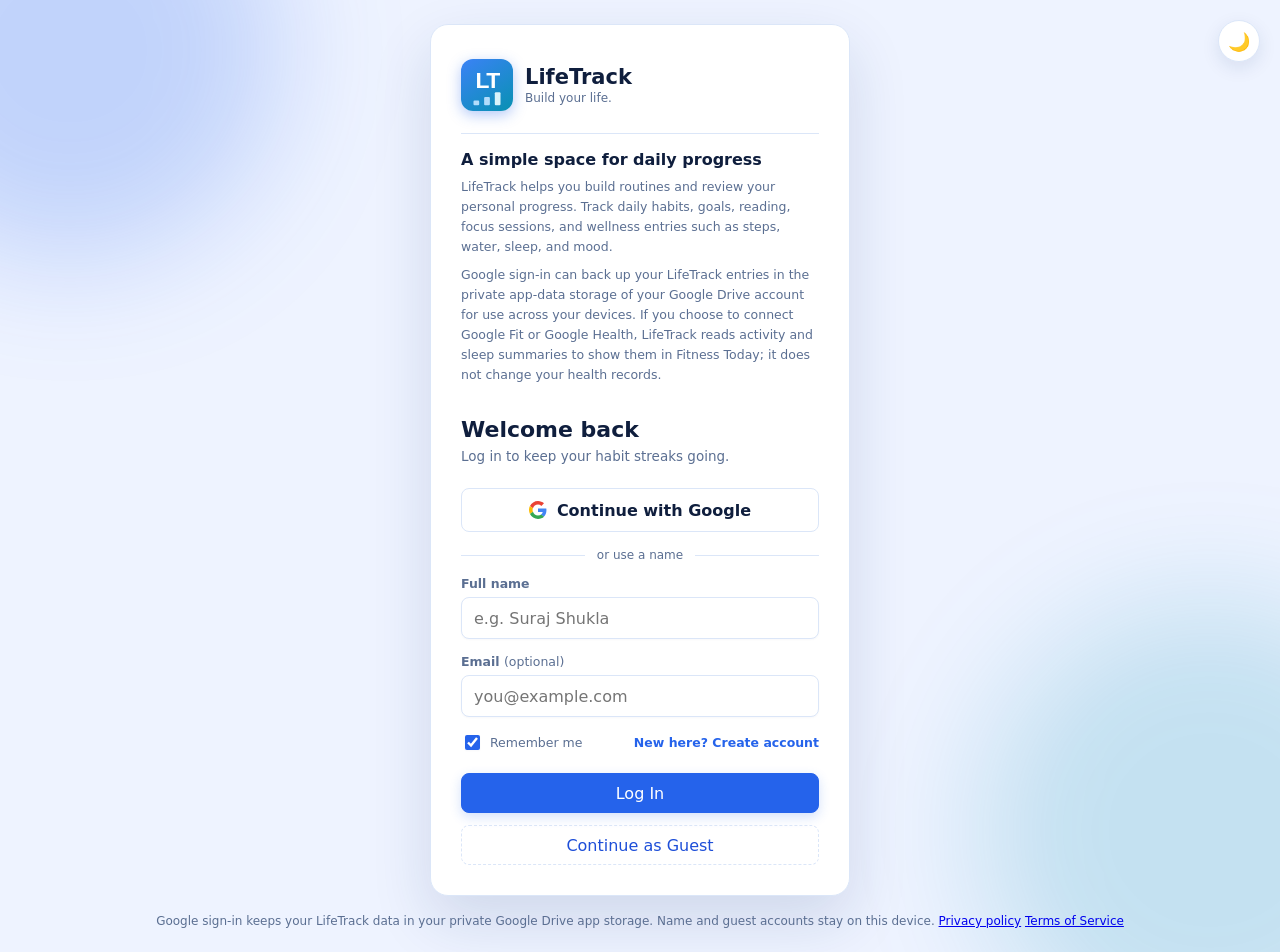
==== commit 0477f3ea: "Add files via upload" ====
--- a/index.html
+++ b/index.html
@@ -81,6 +81,7 @@
     <footer class="auth-footer">
         Google sign-in keeps your LifeTrack data in your private Google Drive app storage. Name and guest accounts stay on this device.
         <a href="privacy.html">Privacy policy</a>
+        <a href="terms.html">Terms of Service</a>
     </footer>
 
 <script src="config.js"></script>
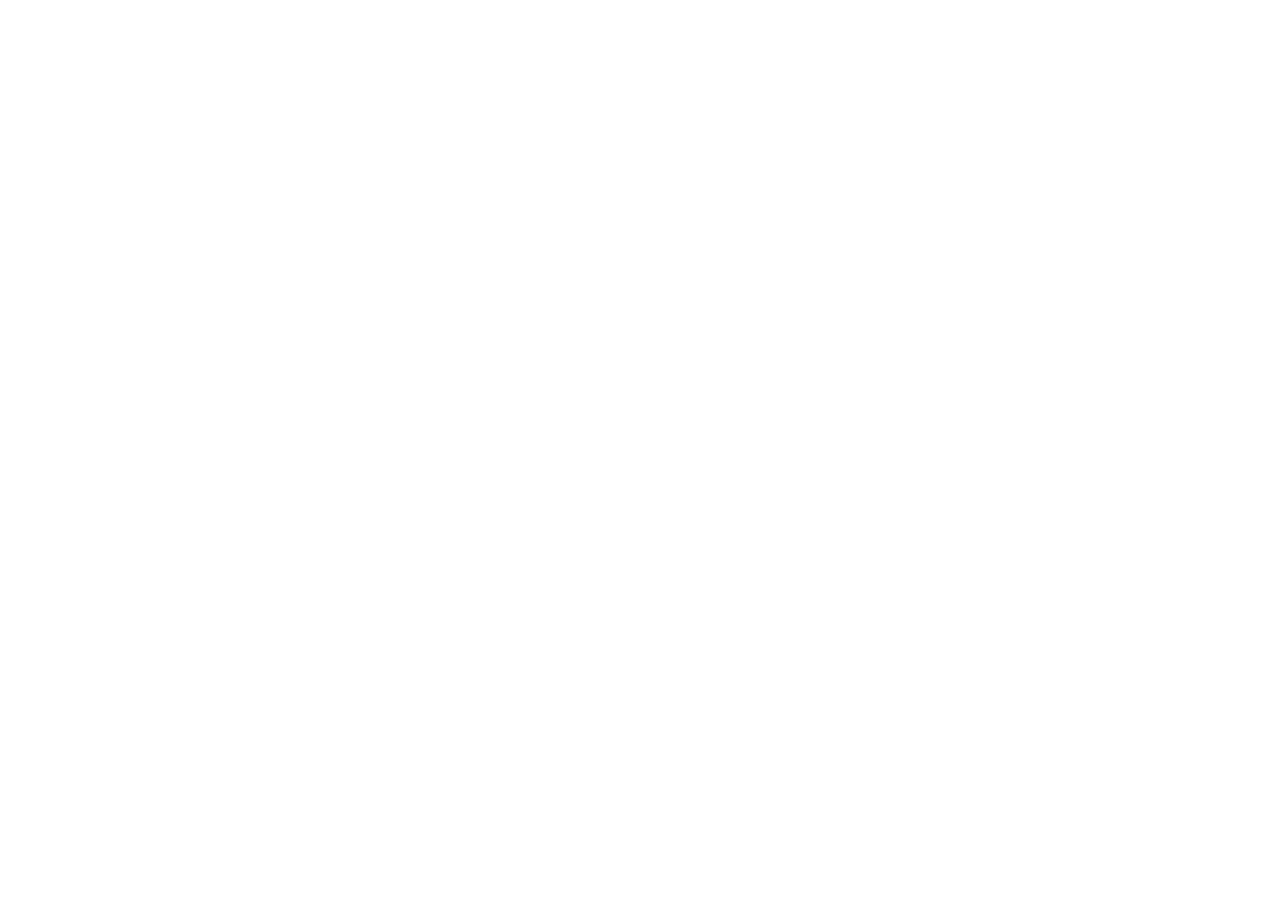
==== commit bf5a501b: "New addition with multiple feature with compactable ai" ====
--- a/index.html
+++ b/index.html
@@ -6,10 +6,14 @@
     <title>LifeTrack · Habit and Wellness Tracker</title>
     <meta name="description" content="LifeTrack helps you track daily habits, goals, reading, focus, and wellness progress, with optional Google Drive sync and read-only Google Fit or Google Health summaries.">
     <meta name="google-site-verification" content="VUvUIpObcq8B8fJxpyTdOtFRyDV-gneoDYOLW3EzlEM">
-    <meta name="theme-color" content="#eef3ff">
-    <link rel="icon" type="image/png" href="lifetrack-logo.png">
+    <meta name="theme-color" content="#e9edf4">
+    <link rel="icon" type="image/png" href="lifetrack-logo.png" media="(prefers-color-scheme: light)" data-theme-icon="light">
+    <link rel="icon" type="image/png" href="lifetrack-logo-dark.png" media="(prefers-color-scheme: dark)" data-theme-icon="dark">
     <link rel="apple-touch-icon" href="lifetrack-logo-192.png">
     <link rel="manifest" href="manifest.webmanifest">
+    <script src="config.js"></script>
+    <script src="app-redirect.js"></script>
+    <script src="pwa.js" defer></script>
     <link rel="stylesheet" href="dashboard.css">
     <link rel="stylesheet" href="auth.css">
 </head>
@@ -20,14 +24,8 @@
     <main class="auth-card">
         <div class="auth-logo">
             <div class="logo-box">
-                <svg viewBox="0 0 100 100" xmlns="http://www.w3.org/2000/svg" role="img" aria-label="LifeTrack logo">
-                    <text x="50" y="56" text-anchor="middle" font-family="Arial, 'Segoe UI', sans-serif" font-weight="800" font-size="44" letter-spacing="-3" fill="#ffffff">LT</text>
-                    <g opacity="0.92">
-                        <rect x="24" y="80" width="11" height="9" rx="2" fill="#bfe3ff"/>
-                        <rect x="44.5" y="73" width="11" height="16" rx="2" fill="#bfe3ff"/>
-                        <rect x="65" y="64" width="11" height="25" rx="2" fill="#eafcff"/>
-                    </g>
-                </svg>
+                <img class="logo-image-light" src="lifetrack-logo.png" alt="LifeTrack logo">
+                <img class="logo-image-dark" src="lifetrack-logo-dark.png" alt="">
             </div>
             <div>
                 <h1>LifeTrack</h1>
@@ -84,24 +82,68 @@
         <a href="terms.html">Terms of Service</a>
     </footer>
 
-<script src="config.js"></script>
 <script>
 (function () {
     "use strict";
+    if (window.LT_REDIRECTING) return;
 
     // ---- theme (shared "lifetrack-theme" key with the dashboard) ----
     const themeBtn = document.getElementById("authThemeToggle");
 
     function setTheme(isDark) {
         document.body.classList.toggle("dark", isDark);
+        document.querySelector('meta[name="theme-color"]').content = isDark ? "#05070c" : "#e9edf4";
         themeBtn.textContent = isDark ? "☀" : "🌙";
+        document.querySelectorAll("[data-theme-icon]").forEach((icon) => {
+            icon.media = icon.dataset.themeIcon === (isDark ? "dark" : "light") ? "all" : "not all";
+        });
+        document.querySelector('link[rel="manifest"]').href = isDark ? "manifest-dark.webmanifest" : "manifest.webmanifest";
+        document.querySelector('link[rel="apple-touch-icon"]').href = `lifetrack-logo${isDark ? "-dark" : ""}-192.png`;
         localStorage.setItem("lifetrack-theme", isDark ? "dark" : "light");
     }
     themeBtn.addEventListener("click", () => setTheme(!document.body.classList.contains("dark")));
     setTheme(localStorage.getItem("lifetrack-theme") === "dark");
 
-    // ---- already logged in? let them jump back in, but don't force it ----
+    const callbackError = document.getElementById("authError");
+    const authQuery = new URLSearchParams(window.location.search);
+    const googleErrors = {
+        state: "Google sign-in could not be verified. Please try again.",
+        expired_state: "Google sign-in timed out. Please try again.",
+        refresh_token: "Google did not provide ongoing access. Please sign in again and approve the requested access.",
+        drive_scope: "Allow Google Drive app-data access to enable secure syncing.",
+        authorization: "Google sign-in could not be completed. Check Worker and OAuth configuration, then try again."
+    };
+    if (authQuery.has("googleError")) {
+        callbackError.textContent = googleErrors[authQuery.get("googleError")] || "Google sign-in could not be completed. Please try again.";
+        callbackError.classList.add("show");
+    }
+    if (authQuery.get("google") === "connected") {
+        fetch("/api/auth/session", { credentials: "same-origin", cache: "no-store" })
+            .then(async (response) => {
+                if (!response.ok) throw new Error(`Session setup failed (HTTP ${response.status}).`);
+                const session = await response.json();
+                if (!session.user || session.user.provider !== "google" || !session.user.uid) {
+                    throw new Error("Google did not return a valid LifeTrack account.");
+                }
+                localStorage.setItem("lifetrack-user", JSON.stringify(session.user));
+                localStorage.setItem("lifetrack-remember-name", session.user.name);
+                window.location.replace("dashboard.html");
+            })
+            .catch((error) => {
+                console.error("LifeTrack could not finish Google sign-in.", error);
+                callbackError.textContent = "Google connected, but LifeTrack could not restore the session. Please try again.";
+                callbackError.classList.add("show");
+            });
+        return;
+    }
+
+    // ---- if a Google/local account is already remembered, skip the login page on open ----
     const existingUser = JSON.parse(localStorage.getItem("lifetrack-user") || "null");
+    const forceLogin = new URLSearchParams(window.location.search).has("forceLogin");
+    if (existingUser && existingUser.name && !forceLogin && !authQuery.has("googleError")) {
+        window.location.replace("dashboard.html");
+        return;
+    }
     if (existingUser && existingUser.name) {
         const banner = document.getElementById("authBanner");
         banner.textContent = "";
@@ -111,7 +153,11 @@
         link.href = "dashboard.html";
         link.textContent = "go to Dashboard";
         link.style.cssText = "color:var(--primary-strong); font-weight:700;";
-        banner.append("Logged in as ", strong, " — ", link, ", or log in below as someone else.");
+        const other = document.createElement("a");
+        other.href = "index.html?forceLogin=1";
+        other.textContent = "log in as someone else";
+        other.style.cssText = "color:var(--primary-strong); font-weight:700;";
+        banner.append("Logged in as ", strong, " — ", link, ", or ", other, ".");
         banner.style.display = "block";
     }
 
@@ -147,7 +193,7 @@
     // uid decides which private data slot this person gets in this browser
     function login(name, email, extra) {
         const cleanName = name.trim();
-        const user = Object.assign({ name: cleanName, email: email.trim() }, extra || {});
+        const user = Object.assign({ name: cleanName, email: email.trim(), provider: "local" }, extra || {});
         if (user.provider !== "google") {
             sessionStorage.removeItem("lifetrack-drive-token");
             sessionStorage.removeItem("lifetrack-gtoken");
@@ -181,18 +227,9 @@
         login("Guest", "", { uid: "guest" });
     });
 
-    // ---- Google sign-in (Client ID lives in config.js, users never see it) ----
+    // ---- Google sign-in starts the same-origin Worker OAuth flow ----
     const CFG = window.LT_CONFIG || {};
     const GID = CFG.GOOGLE_CLIENT_ID || "";
-    const DRIVE_SCOPE = "https://www.googleapis.com/auth/drive.appdata";
-    const HEALTH_SCOPES = Boolean(CFG.GOOGLE_FIT) ? [
-        "https://www.googleapis.com/auth/fitness.activity.read",
-        "https://www.googleapis.com/auth/fitness.sleep.read"
-    ] : Boolean(CFG.GOOGLE_HEALTH) ? [
-        "https://www.googleapis.com/auth/googlehealth.activity_and_fitness.readonly",
-        "https://www.googleapis.com/auth/googlehealth.sleep.readonly"
-    ] : [];
-    const LOGIN_SCOPES = ["openid", "email", "profile", DRIVE_SCOPE, ...HEALTH_SCOPES];
     const gReady = /^[0-9]+-.+\.apps\.googleusercontent\.com$/.test(GID);
 
     function showError(text) {
@@ -200,22 +237,8 @@
         errorBox.classList.add("show");
     }
 
-    function loadGIS() {
-        return new Promise((resolve, reject) => {
-            if (window.google && google.accounts && google.accounts.oauth2) { resolve(); return; }
-            const s = document.createElement("script");
-            s.src = "https://accounts.google.com/gsi/client";
-            s.async = true;
-            s.onload = () => resolve();
-            s.onerror = () => reject(new Error("Could not load Google sign-in. Check your internet connection."));
-            document.head.appendChild(s);
-        });
-    }
-
-    // preload so the Google window opens instantly on tap (needed on phones)
-    if (gReady && location.protocol !== "file:") loadGIS().catch(() => {});
-
-    document.getElementById("googleBtn").addEventListener("click", async () => {
+    document.getElementById("googleBtn").addEventListener("click", (event) => {
+        event.preventDefault();
         if (location.protocol === "file:") {
             showError("Google login works on the online website, not from a file on your computer.");
             return;
@@ -224,44 +247,9 @@
             showError("Google login is not set up yet. (Site owner: add the Client ID in config.js.)");
             return;
         }
-        try { await loadGIS(); } catch (e) { showError(e.message); return; }
-        const client = google.accounts.oauth2.initTokenClient({
-            client_id: GID,
-            scope: LOGIN_SCOPES.join(" "),
-            include_granted_scopes: false,
-            callback: async (resp) => {
-                if (resp.error) { showError(`Google sign-in was cancelled or blocked (${resp.error}).`); return; }
-                try {
-                    const grantedScopes = new Set(String(resp.scope || LOGIN_SCOPES.join(" ")).split(/\s+/));
-                    if (!grantedScopes.has(DRIVE_SCOPE)) {
-                        sessionStorage.removeItem("lifetrack-drive-token");
-                        sessionStorage.removeItem("lifetrack-gtoken");
-                        showError("Allow Google Drive app-data access to enable secure syncing across your devices.");
-                        return;
-                    }
-                    const expiry = Date.now() + (Number(resp.expires_in || 3600) - 60) * 1000;
-                    sessionStorage.setItem("lifetrack-drive-token", JSON.stringify({ token: resp.access_token, exp: expiry }));
-                    if (HEALTH_SCOPES.length && HEALTH_SCOPES.every((scope) => grantedScopes.has(scope))) {
-                        sessionStorage.setItem("lifetrack-gtoken", JSON.stringify({ token: resp.access_token, exp: expiry, scopes: HEALTH_SCOPES.join(" ") }));
-                    } else {
-                        sessionStorage.removeItem("lifetrack-gtoken");
-                    }
-                    const r = await fetch("https://www.googleapis.com/oauth2/v3/userinfo", { headers: { Authorization: `Bearer ${resp.access_token}` } });
-                    if (!r.ok) throw new Error(`HTTP ${r.status}`);
-                    const u = await r.json();
-                    login(u.name || u.email || "Google user", u.email || "", {
-                        uid: "g_" + (u.sub || u.email),
-                        picture: u.picture || "",
-                        provider: "google"
-                    });
-                } catch (e) {
-                    showError(`Signed in, but Google would not share your profile (${e.message}).`);
-                }
-            },
-            error_callback: () => showError("The Google window was closed or blocked. Allow pop-ups for this site and try again.")
-        });
-        client.requestAccessToken({ prompt: "select_account" });
-    });
+        window.location.assign("/api/auth/google/start?returnTo=index.html");
+    });
+
 })();
 </script>
 </body>
--- a/dashboard.css
+++ b/dashboard.css
@@ -1,24 +1,27 @@
 :root {
-    --bg: #eef3ff;
+    --bg: #e9edf4;
     --panel: #ffffff;
-    --panel-soft: #f2f6ff;
-    --text: #0f1e3d;
-    --muted: #5b6f92;
-    --line: #dbe6f8;
-    --primary: #2563eb;
-    --primary-strong: #1d4ed8;
-    --primary-glow: rgba(37, 99, 235, 0.20);
-    --accent: #0891b2;
-    --accent-glow: rgba(8, 145, 178, 0.20);
-    --tertiary: #1e40af;
-    --track: #dbe6f8;
-    --rail: #0b1730;
-    --rail-text: #eef5ff;
-    --rail-muted: #9db3d8;
-    --rail-active-glow: rgba(96, 165, 250, 0.20);
+    --panel-soft: #f2f4f8;
+    --text: #101827;
+    --muted: #617087;
+    --line: #cbd3df;
+    --primary: #174bc1;
+    --primary-strong: #103995;
+    --primary-glow: rgba(29, 78, 216, 0.24);
+    --accent: #7652d6;
+    --accent-glow: rgba(118, 82, 214, 0.20);
+    --tertiary: #087fce;
+    --tertiary-glow: rgba(8, 127, 206, 0.18);
+    --warm: #d76c50;
+    --warm-glow: rgba(215, 108, 80, 0.18);
+    --track: #d8deea;
+    --rail: #0a1020;
+    --rail-text: #f4f7fc;
+    --rail-muted: #a8b6cc;
+    --rail-active-glow: rgba(74, 130, 255, 0.30);
     font-family: Inter, ui-sans-serif, system-ui, -apple-system, BlinkMacSystemFont, "Segoe UI", sans-serif;
-    --sidebar-closed: 76px;
-    --sidebar-open: 268px;
+    --sidebar-closed: 68px;
+    --sidebar-open: 240px;
 }
 
 * {
@@ -39,25 +42,28 @@
     transition: background 200ms ease, color 200ms ease;
 }
 
-/* ---------- Dark mode: shining blue-black ---------- */
+/* ---------- Dark mode: shiny blue-black ---------- */
 body.dark {
-    --bg: #04070d;
-    --panel: #0a1120;
-    --panel-soft: #0d1830;
-    --text: #eaf3ff;
-    --muted: #8ea3c7;
-    --line: #1c2942;
-    --primary: #4da6ff;
-    --primary-strong: #7cc3ff;
-    --primary-glow: rgba(77, 166, 255, 0.38);
-    --accent: #22d3ee;
-    --accent-glow: rgba(34, 211, 238, 0.32);
-    --tertiary: #60a5fa;
-    --track: #16223a;
-    --rail: #010308;
-    --rail-text: #eaf6ff;
-    --rail-muted: #7f97bd;
-    --rail-active-glow: rgba(77, 166, 255, 0.28);
+    --bg: #05070c;
+    --panel: #0c1018;
+    --panel-soft: #121a27;
+    --text: #edf2fb;
+    --muted: #9aa9bf;
+    --line: #293447;
+    --primary: #75a5ff;
+    --primary-strong: #a8c5ff;
+    --primary-glow: rgba(91, 142, 255, 0.42);
+    --accent: #b69aff;
+    --accent-glow: rgba(160, 123, 255, 0.30);
+    --tertiary: #52c7ff;
+    --tertiary-glow: rgba(58, 183, 255, 0.25);
+    --warm: #ff9a79;
+    --warm-glow: rgba(255, 126, 97, 0.24);
+    --track: #1c2635;
+    --rail: #02040a;
+    --rail-text: #f1f5fb;
+    --rail-muted: #97a8c2;
+    --rail-active-glow: rgba(78, 130, 255, 0.34);
 }
 
 body.dark::before {
@@ -67,8 +73,16 @@
     z-index: -1;
     pointer-events: none;
     background:
-        radial-gradient(560px 420px at 8% 6%, rgba(77, 166, 255, 0.10), transparent 60%),
-        radial-gradient(620px 460px at 96% 88%, rgba(34, 211, 238, 0.08), transparent 60%);
+        radial-gradient(560px 420px at 8% 6%, rgba(47, 102, 226, 0.16), transparent 60%),
+        radial-gradient(620px 460px at 96% 88%, rgba(160, 123, 255, 0.10), transparent 60%),
+        radial-gradient(520px 380px at 54% 48%, rgba(58, 183, 255, 0.035), transparent 65%);
+}
+
+body:not(.dark) {
+    background:
+        radial-gradient(800px 520px at 100% 0%, rgba(118, 82, 214, 0.055), transparent 68%),
+        radial-gradient(780px 560px at 0% 100%, rgba(8, 127, 206, 0.045), transparent 70%),
+        linear-gradient(145deg, #f4f6fa 0%, var(--bg) 54%, #e6ebf3 100%);
 }
 
 button,
@@ -89,63 +103,31 @@
     outline-offset: 2px;
 }
 
-/* thin, theme-matched scrollbars for the table + chart strips */
-.table-wrapper,
-.completion-chart {
-    scrollbar-width: thin;
-    scrollbar-color: var(--primary) var(--panel-soft);
-    scroll-behavior: smooth;
-}
-.table-wrapper::-webkit-scrollbar,
-.completion-chart::-webkit-scrollbar {
-    height: 8px;
-}
-.table-wrapper::-webkit-scrollbar-thumb,
-.completion-chart::-webkit-scrollbar-thumb {
-    background: var(--primary);
-    border-radius: 6px;
-}
-.table-wrapper::-webkit-scrollbar-track,
-.completion-chart::-webkit-scrollbar-track {
-    background: var(--panel-soft);
-}
-
-.app {
-    min-height: calc(100vh - 48px);
-}
-
-/* The rail expands over the page, so the dashboard never jumps sideways. */
+.app { min-height: calc(100vh - 48px); }
+
 .sidebar {
     position: fixed;
     inset: 0 auto 0 0;
-    z-index: 30;
+    z-index: 40;
     display: flex;
     flex-direction: column;
+    align-items: stretch;
+    gap: 8px;
     width: var(--sidebar-closed);
     height: 100dvh;
-    padding: 18px 10px;
-    overflow: hidden;
+    padding: 12px 9px;
+    overflow-x: hidden;
+    overflow-y: auto;
     color: var(--rail-text);
-    background: var(--rail);
-    border-right: 1px solid rgba(255, 255, 255, 0.08);
-    box-shadow: 10px 0 28px rgba(5, 15, 35, 0.20);
-    transition: width 240ms cubic-bezier(0.2, 0.8, 0.2, 1), padding 240ms cubic-bezier(0.2, 0.8, 0.2, 1), box-shadow 240ms ease, background 200ms ease;
-}
-
-body.dark .sidebar {
-    box-shadow: 10px 0 30px rgba(0, 0, 0, 0.6), inset -1px 0 0 rgba(77, 166, 255, 0.10);
+    border-right: 1px solid rgba(173, 194, 231, 0.16);
+    background: linear-gradient(180deg, #111b30 0%, var(--rail) 52%, #03060d 100%);
+    box-shadow: 8px 0 28px rgba(5, 15, 35, 0.24), 1px 0 0 rgba(255,255,255,.04) inset;
+    transition: width 220ms ease, box-shadow 220ms ease;
 }
 
 .sidebar:hover,
 .sidebar:focus-within {
     width: var(--sidebar-open);
-    padding-inline: 12px;
-    box-shadow: 16px 0 38px rgba(5, 15, 35, 0.34);
-}
-
-body.dark .sidebar:hover,
-body.dark .sidebar:focus-within {
-    box-shadow: 16px 0 42px rgba(0, 0, 0, 0.65), inset -1px 0 0 rgba(77, 166, 255, 0.16);
 }
 
 .logo,
@@ -162,9 +144,10 @@
 }
 
 .logo {
-    min-width: 244px;
+    flex: 0 0 auto;
+    min-width: 220px;
     gap: 12px;
-    margin: 0 0 30px;
+    margin: 0 0 12px;
 }
 
 .logo-box,
@@ -180,34 +163,55 @@
 }
 
 .logo-box {
-    color: #ffffff;
-    background: linear-gradient(145deg, #3b82f6, #0891b2);
-    box-shadow: 0 4px 14px rgba(37, 99, 235, 0.35);
-}
-
-.logo-box svg {
+    background: #ffffff;
+    box-shadow: 0 0 0 2px rgba(219, 228, 241, 0.72), 0 5px 18px rgba(31, 69, 142, 0.32);
+}
+
+.logo-box img {
+    display: block;
     width: 100%;
     height: 100%;
+    object-fit: cover;
+}
+
+.logo-box .logo-image-dark {
+    display: none;
+}
+
+body.dark .logo-box {
+    background: #000000;
+    box-shadow: 0 0 0 2px rgba(203, 218, 239, 0.40), 0 0 20px rgba(69, 119, 232, 0.28);
+}
+
+body.dark .logo-box .logo-image-light {
+    display: none;
+}
+
+body.dark .logo-box .logo-image-dark {
+    display: block;
 }
 
 .profile {
     color: #ffffff;
-    background: linear-gradient(145deg, #2563eb, #0891b2);
-    box-shadow: 0 4px 12px rgba(37, 99, 235, 0.30);
+    background: linear-gradient(145deg, #3176ef, #123eaa);
+    box-shadow: 0 4px 14px rgba(37, 80, 166, 0.34);
 }
 
 .logo-text,
-.nav-text,
 .quote-box {
     opacity: 0;
     transform: translateX(-8px);
     transition: opacity 160ms ease 40ms, transform 220ms cubic-bezier(0.2, 0.8, 0.2, 1) 40ms;
 }
 
+.sidebar:hover .nav-text,
+.sidebar:focus-within .nav-text {
+    opacity: 1;
+    transform: translateX(0);
+}
+
 .sidebar:hover .logo-text,
 .sidebar:focus-within .logo-text,
-.sidebar:hover .nav-text,
-.sidebar:focus-within .nav-text,
 .sidebar:hover .quote-box,
 .sidebar:focus-within .quote-box {
     opacity: 1;
@@ -222,6 +226,23 @@
     white-space: nowrap;
 }
 
+.nav-text {
+    opacity: 1;
+    transform: none;
+}
+
+.sidebar .nav-text {
+    opacity: 0;
+    transform: translateX(-8px);
+    transition: opacity 160ms ease 40ms, transform 220ms cubic-bezier(0.2, 0.8, 0.2, 1) 40ms;
+}
+
+.sidebar:hover .nav-text,
+.sidebar:focus-within .nav-text {
+    opacity: 1;
+    transform: translateX(0);
+}
+
 .logo h2,
 .logo p,
 .panel h2,
@@ -240,26 +261,55 @@
     font-size: 12px;
 }
 
+.nav-item, .theme-button {
+    display: inline-flex;
+    align-items: center;
+    justify-content: center;
+    gap: 8px;
+    min-width: 0;
+    min-height: 40px;
+    padding: 7px 12px;
+    color: var(--muted);
+    border: 1px solid var(--line);
+    border-radius: 9px;
+    background: var(--panel);
+    cursor: pointer;
+    font-size: 13px;
+    font-weight: 700;
+    text-align: center;
+    white-space: nowrap;
+    transition: color 160ms ease, background 160ms ease, border-color 160ms ease, box-shadow 160ms ease;
+}
+
 .navigation {
     display: grid;
-    min-width: 244px;
+    flex: 0 0 auto;
     gap: 6px;
-}
-
-.nav-item,
-.theme-button {
-    min-width: 244px;
-    height: 46px;
-    gap: 12px;
-    padding: 0 12px;
-    overflow: hidden;
+    min-width: 220px;
+}
+
+.sidebar .nav-item,
+.sidebar .theme-button {
+    justify-content: flex-start;
+    width: 220px;
+    min-width: 220px;
+    min-height: 42px;
     color: var(--rail-muted);
-    border: 1px solid transparent;
-    border-radius: 8px;
+    border-color: transparent;
     background: transparent;
-    cursor: pointer;
     text-align: left;
-    transition: color 160ms ease, background 160ms ease, border-color 160ms ease, box-shadow 160ms ease;
+}
+
+.sidebar .nav-item:hover,
+.sidebar .theme-button:hover,
+.sidebar .nav-item.active {
+    color: var(--rail-text);
+    border-color: rgba(131, 171, 255, 0.46);
+    background: linear-gradient(100deg, rgba(44, 95, 195, 0.38), rgba(173, 195, 228, 0.08));
+}
+
+.sidebar .nav-item.active {
+    box-shadow: inset 3px 0 0 #8cb4ff, 0 0 20px var(--rail-active-glow);
 }
 
 .nav-icon {
@@ -272,32 +322,33 @@
     line-height: 1;
 }
 
-.nav-item:hover,
-.theme-button:hover,
-.nav-item.active {
-    color: var(--rail-text);
-    background: rgba(77, 166, 255, 0.12);
-    border-color: rgba(77, 166, 255, 0.16);
-}
-
-.nav-item.active {
-    box-shadow: inset 3px 0 0 #4da6ff, 0 0 16px var(--rail-active-glow);
-}
+.nav-item:hover, .theme-button:hover, .nav-item.active {
+    color: var(--primary-strong);
+    background: var(--panel-soft);
+    border-color: var(--primary);
+}
+.nav-item.active { box-shadow: 0 0 0 2px var(--primary-glow); }
+.theme-button { color: var(--text); }
 
 .sidebar-bottom {
     display: grid;
-    min-width: 244px;
+    flex: 0 0 auto;
+    min-width: 220px;
     gap: 10px;
     margin-top: auto;
 }
 
+.sidebar .theme-button {
+    margin-top: 0;
+}
+
 .quote-box {
-    width: 244px;
+    width: 220px;
     padding: 14px;
     overflow: hidden;
-    border: 1px solid rgba(77, 166, 255, 0.16);
-    border-radius: 8px;
-    background: rgba(77, 166, 255, 0.08);
+    border: 1px solid rgba(172, 194, 231, 0.20);
+    border-radius: 10px;
+    background: linear-gradient(140deg, rgba(76, 113, 177, 0.16), rgba(255, 255, 255, 0.035));
 }
 
 .quote-box small,
@@ -310,7 +361,7 @@
 }
 
 .quote-box small {
-    color: #9db3d8;
+    color: var(--rail-muted);
 }
 
 .quote-box p {
@@ -443,31 +494,6 @@
     flex: 1;
     overflow-y: auto;
     align-content: start;
-    scrollbar-width: thin;
-    scrollbar-color: transparent transparent;
-    transition: scrollbar-color 180ms ease;
-}
-
-.streak-panel .streak-list::-webkit-scrollbar {
-    width: 8px;
-}
-
-.streak-panel .streak-list::-webkit-scrollbar-thumb {
-    border-radius: 6px;
-    background: transparent;
-    transition: background-color 180ms ease;
-}
-
-.streak-panel .streak-list::-webkit-scrollbar-track {
-    background: transparent;
-}
-
-.streak-panel .streak-list.is-scrolling {
-    scrollbar-color: var(--primary) transparent;
-}
-
-.streak-panel .streak-list.is-scrolling::-webkit-scrollbar-thumb {
-    background: var(--primary);
 }
 
 .bottom-grid {
@@ -484,14 +510,29 @@
     border: 1px solid var(--line);
     border-radius: 12px;
     background: var(--panel);
-    box-shadow: 0 10px 24px rgba(18, 52, 110, 0.06);
-    transition: background 200ms ease, border-color 200ms ease, box-shadow 200ms ease;
+    background: linear-gradient(145deg, var(--panel), color-mix(in srgb, var(--panel) 94%, var(--track)));
+    box-shadow: 0 12px 28px rgba(21, 37, 68, 0.075), 0 1px 0 rgba(255,255,255,.78) inset;
+    transition: transform 200ms ease, background 200ms ease, border-color 200ms ease, box-shadow 200ms ease;
 }
 
 body.dark .panel,
 body.dark .stat-card,
 body.dark .page-card {
-    box-shadow: 0 10px 26px rgba(0, 0, 0, 0.45);
+    box-shadow: 0 16px 38px rgba(0, 0, 0, 0.38), 0 1px 0 rgba(207, 221, 241, 0.045) inset;
+    background: linear-gradient(145deg, #111824, var(--panel) 72%);
+}
+
+.panel:hover,
+.stat-card:hover,
+.page-card:hover {
+    border-color: color-mix(in srgb, var(--primary) 42%, var(--line));
+    box-shadow: 0 16px 34px rgba(17, 43, 91, 0.12), 0 1px 0 rgba(255,255,255,.78) inset;
+}
+
+body.dark .panel:hover,
+body.dark .stat-card:hover,
+body.dark .page-card:hover {
+    box-shadow: 0 18px 42px rgba(0, 0, 0, 0.46), 0 0 20px rgba(66, 116, 232, 0.10), 0 1px 0 rgba(207, 221, 241, 0.06) inset;
 }
 
 .panel,
@@ -501,7 +542,7 @@
 
 .stat-card {
     padding: 19px;
-    border-top: 3px solid var(--primary);
+    border-top: 3px solid color-mix(in srgb, var(--primary) 76%, #d6e2f5);
 }
 
 body.dark .stat-card {
@@ -517,7 +558,11 @@
 }
 
 .stat-card:nth-child(3) {
-    border-top-color: var(--tertiary);
+    border-top-color: var(--warm);
+}
+
+body.dark .stat-card:nth-child(3) {
+    box-shadow: 0 10px 26px rgba(0, 0, 0, 0.45), 0 -1px 0 0 var(--warm-glow) inset;
 }
 
 .stat-card h2 {
@@ -558,8 +603,8 @@
     color: #ffffff;
     border: 1px solid var(--primary);
     border-radius: 8px;
-    background: var(--primary);
-    box-shadow: 0 4px 12px var(--primary-glow);
+    background: linear-gradient(135deg, #2862d5, #123e9e);
+    box-shadow: 0 5px 15px var(--primary-glow), 0 1px 0 rgba(255,255,255,.25) inset;
     cursor: pointer;
     transition: background 160ms ease, border-color 160ms ease, transform 160ms ease, box-shadow 160ms ease;
 }
@@ -572,8 +617,8 @@
 
 .primary-button:hover {
     border-color: var(--primary-strong);
-    background: var(--primary-strong);
-    box-shadow: 0 6px 18px var(--primary-glow);
+    background: linear-gradient(135deg, #3678f0, #123e9e);
+    box-shadow: 0 8px 23px var(--primary-glow), 0 1px 0 rgba(255,255,255,.28) inset;
 }
 
 .secondary-button:hover {
@@ -632,6 +677,32 @@
     white-space: nowrap;
 }
 
+.habit-table td:first-child {
+    cursor: grab;
+    touch-action: none;
+}
+
+.habit-table td:first-child:active {
+    cursor: grabbing;
+}
+
+.habit-table td:first-child.is-reorder-selected {
+    outline: 2px solid var(--primary);
+    outline-offset: -2px;
+}
+
+.habit-table tbody tr.is-dragging {
+    opacity: 0.55;
+}
+
+.habit-table tbody tr.drop-before td {
+    border-top: 2px solid var(--primary);
+}
+
+.habit-table tbody tr.drop-after td {
+    border-bottom: 2px solid var(--primary);
+}
+
 /* ---------- Habit tracker: clean rounded-square tick boxes ---------- */
 .habit-box {
     position: relative;
@@ -710,11 +781,11 @@
 }
 
 body.dark .habit-box .habit-check:checked + .box {
-    background: linear-gradient(160deg, #4da6ff, #2f80e0);
+    background: linear-gradient(160deg, var(--primary), #315fb8);
 }
 
 body.dark .habit-box .box svg {
-    stroke: #05122a;
+    stroke: #08111f;
 }
 
 .habit-box .habit-check:checked + .box svg {
@@ -806,8 +877,8 @@
 
 .tier-red { background: var(--zone-red); }
 .tier-orange { background: var(--zone-orange); }
-.tier-yellow { background: var(--zone-yellow); color: #231a00; }
-.tier-green { background: var(--zone-green); color: #04210f; }
+.tier-yellow { background: var(--zone-yellow); color: #152b4c; }
+.tier-green { background: var(--zone-green); color: #ffffff; }
 
 .reminder-line {
     margin: 0;
@@ -1042,19 +1113,19 @@
     overflow: visible;
 }
 
-/* colour zones: red 0-25, orange 25-50, yellow 50-75, green 75-100 */
+/* Progress zones: red 0-25, orange 25-50, yellow 50-75, blue 75-100 */
 :root {
-    --zone-red: #e5484d;
-    --zone-orange: #f08a24;
-    --zone-yellow: #d9a406;
-    --zone-green: #16a34a;
+    --zone-red: #c83f56;
+    --zone-orange: #d87524;
+    --zone-yellow: #ba8b12;
+    --zone-green: #16836b;
 }
 
 body.dark {
-    --zone-red: #ff5d68;
-    --zone-orange: #ff9a3c;
-    --zone-yellow: #ffd23f;
-    --zone-green: #2ee59d;
+    --zone-red: #ff788d;
+    --zone-orange: #ffad68;
+    --zone-yellow: #f5cf68;
+    --zone-green: #59d6ad;
 }
 
 .zone-red { stroke: var(--zone-red); color: var(--zone-red); }
@@ -1377,22 +1448,12 @@
 }
 
 @media (max-width: 620px) {
-    :root {
-        --sidebar-closed: 68px;
-        --sidebar-open: min(268px, calc(100vw - 12px));
-    }
-
-    .sidebar {
-        padding: 14px 6px;
-    }
-
-    .sidebar:hover,
-    .sidebar:focus-within {
-        padding-inline: 12px;
-    }
-
+    :root { --bottom-bar: 0px; }
+    body { padding-bottom: calc(env(safe-area-inset-bottom, 0px) + 8px); }
     .main-content {
         padding: 24px 12px 34px;
+        width: 100%;
+        margin-left: 0;
     }
 
     .topbar {
@@ -1427,25 +1488,13 @@
 
     .level-up-footer,
     .lt-footer {
+        width: 100%;
+        margin-left: 0;
         padding-inline: 12px;
     }
 }
 
 @media (max-width: 360px) {
-    :root {
-        --sidebar-open: calc(100vw - 12px);
-    }
-
-    .logo,
-    .navigation,
-    .sidebar-bottom,
-    .nav-item,
-    .theme-button,
-    .quote-box {
-        min-width: calc(100vw - 36px);
-        width: calc(100vw - 36px);
-    }
-
     .top-actions select,
     .user-info {
         width: 100%;
@@ -1476,9 +1525,10 @@
 
 .year-chart {
     display: grid;
-    grid-template-columns: repeat(12, minmax(38px, 1fr));
-    gap: 10px;
-    min-width: 520px;
+    grid-template-columns: repeat(12, minmax(0, 1fr));
+    gap: clamp(3px, 1.5vw, 10px);
+    width: 100%;
+    min-width: 0;
     margin-bottom: 14px;
     padding: 16px 14px 12px;
     border: 1px solid var(--line);
@@ -1526,6 +1576,7 @@
     font-size: 11.5px;
     font-weight: 700;
     color: var(--muted);
+    white-space: nowrap;
 }
 
 .year-col.empty .year-val,
@@ -1571,22 +1622,27 @@
     position: fixed;
     z-index: 60;
     width: min(312px, calc(100vw - 16px));
+    max-height: calc(100vh - 24px);
+    max-height: calc(100dvh - 24px);
     padding: 10px;
+    overflow-x: hidden;
+    overflow-y: auto;
+    overscroll-behavior: contain;
     color: var(--text);
-    border: 1px solid var(--line);
+    border: 1px solid color-mix(in srgb, var(--primary) 22%, var(--line));
     border-radius: 14px;
-    background: var(--panel);
-    box-shadow: 0 24px 60px rgba(5, 15, 35, 0.24), 0 4px 14px rgba(5, 15, 35, 0.08);
+    background: linear-gradient(150deg, var(--panel), color-mix(in srgb, var(--panel) 94%, var(--track)));
+    box-shadow: 0 24px 60px rgba(5, 15, 35, 0.28), 0 0 22px color-mix(in srgb, var(--primary-glow) 42%, transparent);
 }
 .profile-menu[hidden] { display: none; }
 .profile-menu:not([hidden]) { animation: profile-menu-in 150ms ease-out both; }
-.pm-head { display: flex; align-items: center; gap: 12px; padding: 8px 8px 14px; border-bottom: 1px solid var(--line); }
+.pm-head { display: flex; align-items: flex-start; gap: 12px; padding: 8px 8px 14px; border-bottom: 1px solid var(--line); }
 .pm-head > .profile { flex: 0 0 42px; width: 42px; height: 42px; border: 1px solid var(--line); box-shadow: 0 2px 8px rgba(15, 30, 61, 0.10); }
 .pm-head > div { min-width: 0; display: grid; gap: 3px; justify-items: start; }
 .pm-head strong, .pm-head small { max-width: 100%; overflow: hidden; text-overflow: ellipsis; white-space: nowrap; }
 .pm-head strong { font-size: 14px; font-weight: 750; }
 .pm-head small { color: var(--muted); font-size: 12px; line-height: 1.35; }
-.pm-head .chip { margin-top: 3px; padding: 3px 8px; font-size: 10.5px; }
+.pm-head .chip { max-width: 100%; margin-top: 3px; padding: 3px 8px; font-size: 10.5px; white-space: normal; overflow-wrap: anywhere; }
 .pm-list { display: grid; gap: 3px; padding-top: 8px; }
 .pm-list button {
     display: flex;
@@ -1618,6 +1674,120 @@
     .profile-menu:not([hidden]), .pm-list button { animation: none; transition: none; }
 }
 
+/* ---------- LifeTrack AI assistant ---------- */
+.ai-launcher {
+    position: fixed;
+    right: max(22px, env(safe-area-inset-right));
+    bottom: max(22px, env(safe-area-inset-bottom));
+    z-index: 120;
+    display: grid;
+    width: 60px;
+    height: 60px;
+    place-items: center;
+    padding: 0;
+    border: 2px solid color-mix(in srgb, var(--primary) 70%, #fff);
+    border-radius: 50%;
+    background: #ffffff;
+    box-shadow: 0 0 0 4px color-mix(in srgb, var(--accent) 18%, transparent), 0 8px 26px rgba(28, 69, 157, 0.40);
+    cursor: pointer;
+    overflow: hidden;
+    transition: transform 180ms ease, box-shadow 180ms ease;
+}
+.ai-launcher img, .ai-brand-icon img { display: block; width: 100%; height: 100%; object-fit: cover; }
+.ai-launcher .logo-image-dark, .ai-brand-icon .logo-image-dark { display: none; }
+body.dark .ai-launcher, body.dark .ai-brand-icon { background: #000; }
+body.dark .ai-launcher .logo-image-light, body.dark .ai-brand-icon .logo-image-light { display: none; }
+body.dark .ai-launcher .logo-image-dark, body.dark .ai-brand-icon .logo-image-dark { display: block; }
+.ai-launcher:hover { transform: translateY(-2px) scale(1.04); box-shadow: 0 0 0 5px color-mix(in srgb, var(--accent) 20%, transparent), 0 10px 30px var(--primary-glow); }
+.ai-launcher:focus-visible { outline: 3px solid var(--accent); outline-offset: 4px; }
+.ai-panel {
+    position: fixed;
+    right: max(22px, env(safe-area-inset-right));
+    bottom: max(94px, calc(env(safe-area-inset-bottom) + 94px));
+    z-index: 121;
+    display: grid;
+    width: min(390px, calc(100vw - 28px));
+    height: min(620px, calc(100dvh - 130px));
+    min-height: 360px;
+    grid-template-rows: auto auto minmax(0, 1fr);
+    overflow: hidden;
+    color: var(--text);
+    border: 1px solid color-mix(in srgb, var(--accent) 35%, var(--line));
+    border-radius: 18px;
+    background: linear-gradient(155deg, var(--panel-soft), var(--panel) 45%);
+    box-shadow: 0 20px 60px rgba(2, 10, 26, 0.32), 0 0 24px color-mix(in srgb, var(--primary-glow) 55%, transparent);
+}
+.ai-panel[hidden], .ai-view[hidden] { display: none; }
+.ai-header { display: flex; align-items: center; gap: 11px; padding: 14px 16px; color: #fff; background: linear-gradient(112deg, #101a31, #1b4db4 58%, #3975d9); }
+.ai-brand-icon { display: grid; flex: 0 0 auto; width: 40px; height: 40px; place-items: center; overflow: hidden; border: 1px solid rgba(255,255,255,.62); border-radius: 50%; background: #fff; box-shadow: 0 0 18px rgba(179, 202, 240, .32); }
+.ai-header > div { display: grid; gap: 2px; min-width: 0; }
+.ai-header small { color: rgba(255,255,255,.82); font-size: 11px; }
+.ai-close { margin-left: auto; color: #fff; border: 0; background: transparent; font-size: 25px; cursor: pointer; }
+.ai-tabs { display: flex; gap: 6px; padding: 8px 12px; border-bottom: 1px solid var(--line); background: var(--panel-soft); }
+.ai-tabs button { flex: 1; padding: 8px 10px; color: var(--muted); border: 0; border-radius: 8px; background: transparent; cursor: pointer; font-weight: 700; }
+.ai-tabs button.active { color: #fff; background: linear-gradient(110deg, #2866df, #173f9c); box-shadow: 0 3px 12px rgba(37,99,235,.24); }
+.ai-view { display: flex; min-height: 0; flex-direction: column; gap: 10px; padding: 12px; overflow: hidden; }
+.ai-privacy-note { flex: 0 0 auto; margin: 0; color: var(--muted); font-size: 11px; line-height: 1.45; overflow-wrap: anywhere; }
+.ai-messages, .ai-notes-list { display: flex; min-height: 0; flex: 1; flex-direction: column; gap: 9px; overflow-y: auto; padding: 3px; }
+.ai-message { max-width: 92%; padding: 10px 12px; border-radius: 13px; font-size: 13px; line-height: 1.45; white-space: pre-wrap; overflow-wrap: anywhere; }
+.ai-message.assistant { align-self: flex-start; border: 1px solid var(--line); background: var(--panel-soft); }
+.ai-message.user { align-self: flex-end; color: #fff; background: linear-gradient(135deg, #2862d5, #123e9e); }
+.ai-message.error { color: var(--zone-red); border-color: color-mix(in srgb, var(--zone-red) 40%, var(--line)); }
+.ai-compose { display: grid; flex: 0 0 auto; gap: 6px; padding-top: 8px; border-top: 1px solid var(--line); }
+.ai-compose textarea, .ai-note-form textarea { width: 100%; min-height: 54px; resize: vertical; padding: 10px; color: var(--text); border: 1px solid var(--line); border-radius: 10px; background: var(--panel); }
+.ai-compose textarea:focus-visible { border-color: var(--accent); box-shadow: 0 0 0 3px color-mix(in srgb, var(--accent) 18%, transparent); }
+.ai-compose-actions { display: flex; justify-content: flex-end; gap: 8px; }
+.ai-icon-button { width: 38px; height: 36px; color: var(--primary-strong); border: 1px solid var(--line); border-radius: 9px; background: var(--panel-soft); cursor: pointer; }
+.ai-icon-button[aria-pressed="true"] { color: #fff; border-color: var(--accent); background: linear-gradient(110deg, #2866df, #173f9c); box-shadow: 0 0 12px var(--primary-glow); }
+.ai-voice-language { min-width: 70px; padding: 5px; color: var(--text); border: 1px solid var(--line); border-radius: 8px; background: var(--panel); font-size: 11px; }
+.ai-send { min-height: 36px; padding: 8px 13px; color: #fff; border: 0; border-radius: 9px; background: linear-gradient(110deg, #2866df, #173f9c); box-shadow: 0 4px 14px rgba(37,99,235,.25), 0 1px 0 rgba(255,255,255,.2) inset; cursor: pointer; font-weight: 700; }
+.ai-send:disabled, .ai-icon-button:disabled { opacity: .55; cursor: wait; }
+.ai-status { min-height: 14px; color: var(--muted); font-size: 11px; }
+.ai-status[data-state="error"] { color: var(--zone-red); }
+.ai-proposals { display: grid; flex: 0 0 auto; gap: 8px; max-height: 180px; overflow-y: auto; padding: 10px; border: 1px solid color-mix(in srgb, var(--primary) 48%, var(--line)); border-radius: 11px; background: color-mix(in srgb, var(--primary) 8%, var(--panel)); }
+.ai-proposals[hidden] { display: none; }
+.ai-proposals h4, .ai-note p { margin: 0; overflow-wrap: anywhere; }
+.ai-proposal-list { display: grid; gap: 6px; margin: 0; padding-left: 18px; color: var(--text); font-size: 12px; }
+.ai-proposal-actions { display: flex; justify-content: flex-end; gap: 8px; }
+.ai-proposal-actions button { min-height: 34px; padding: 6px 10px; border: 1px solid var(--line); border-radius: 8px; background: var(--panel); cursor: pointer; }
+.ai-proposal-actions .ai-apply { color: #fff; border-color: var(--primary); background: linear-gradient(110deg, #2866df, #173f9c); }
+.ai-note-form { display: grid; flex: 0 0 auto; gap: 7px; }
+.ai-note { display: grid; gap: 8px; padding: 10px; border: 1px solid var(--line); border-radius: 10px; background: var(--panel-soft); }
+.ai-note p { margin: 0; font-size: 13px; line-height: 1.4; white-space: pre-wrap; overflow-wrap: anywhere; }
+.ai-note small { color: var(--muted); font-size: 10px; }
+.ai-note-actions { display: flex; justify-content: flex-end; gap: 6px; }
+.ai-note-actions button { padding: 5px 8px; color: var(--primary-strong); border: 1px solid var(--line); border-radius: 7px; background: var(--panel); cursor: pointer; }
+.ai-reminders-view { gap: 14px; padding: 16px; }
+.ai-reminder-intro { display: grid; gap: 5px; }
+.ai-reminder-intro > strong { font-size: 16px; }
+.ai-reminder-list { display: grid; flex: 1 1 0; align-content: start; gap: 8px; min-height: 54px; overflow-y: auto; }
+.ai-reminder-empty { margin: 0; padding: 14px; color: var(--muted); border: 1px dashed var(--line); border-radius: 10px; font-size: 12px; text-align: center; }
+.ai-reminder-enable { width: 100%; min-height: 38px; padding: 7px 10px; color: var(--primary-strong); border: 1px solid var(--line); border-radius: 9px; background: var(--panel); cursor: pointer; font-size: 12px; font-weight: 700; }
+.ai-reminder-enable:disabled { opacity: .55; cursor: not-allowed; }
+.ai-reminder-item { display: flex; align-items: center; justify-content: space-between; gap: 10px; min-width: 0; padding: 10px 12px; border: 1px solid var(--line); border-radius: 10px; background: var(--panel-soft); }
+.ai-reminder-details { display: grid; min-width: 0; gap: 3px; }
+.ai-reminder-details strong { overflow-wrap: anywhere; font-size: 13px; }
+.ai-reminder-details small { color: var(--muted); font-size: 11px; }
+.ai-reminder-remove { flex: 0 0 auto; min-height: 32px; padding: 5px 9px; color: var(--zone-red); border: 1px solid color-mix(in srgb, var(--zone-red) 35%, var(--line)); border-radius: 8px; background: var(--panel); cursor: pointer; font-size: 11px; font-weight: 700; }
+.ai-reminder-form { display: grid; flex: 0 0 auto; gap: 9px; padding-top: 12px; border-top: 1px solid var(--line); }
+.ai-reminder-field { display: grid; gap: 5px; color: var(--text); font-size: 12px; font-weight: 700; }
+.ai-reminder-field input[type="text"], .ai-reminder-field input[type="time"] { width: 100%; min-width: 0; height: 40px; margin: 0; padding: 7px 10px; border: 1px solid var(--line); border-radius: 8px; background: var(--panel); font-size: 14px; }
+.ai-reminder-save { width: 100%; min-height: 42px; }
+.ai-reminder-status { flex: 0 0 auto; padding: 9px 11px; border: 1px solid var(--line); border-radius: 9px; background: var(--panel-soft); line-height: 1.4; }
+.ai-edit-note { width: 100%; min-height: 130px; resize: vertical; padding: 10px; color: var(--text); border: 1px solid var(--line); border-radius: 9px; background: var(--panel); font: inherit; }
+.ai-plan-tasks { margin-top: 16px; padding: 14px; border: 1px solid var(--line); border-radius: 10px; background: var(--panel-soft); }
+.ai-plan-tasks h3 { margin: 0 0 10px; font-size: 15px; }
+.ai-plan-tasks ul { display: grid; gap: 8px; margin: 0; padding: 0; list-style: none; }
+.ai-plan-tasks li { display: flex; align-items: center; justify-content: space-between; gap: 10px; }
+.ai-plan-tasks li > span { display: grid; gap: 3px; min-width: 0; }
+.ai-plan-tasks li strong, .ai-plan-tasks li small { overflow-wrap: anywhere; }
+.ai-plan-tasks li small { color: var(--muted); }
+.ai-plan-tasks li.done strong { color: var(--muted); text-decoration: line-through; }
+@media (max-width: 620px) {
+    .ai-launcher { right: 16px; bottom: calc(var(--bottom-bar) + env(safe-area-inset-bottom, 0px) + 14px); width: 54px; height: 54px; }
+    .ai-panel { right: max(15px, env(safe-area-inset-right)); bottom: calc(var(--bottom-bar) + env(safe-area-inset-bottom, 0px) + 76px); width: min(390px, calc(100vw - 45px)); height: min(620px, calc(100dvh - var(--bottom-bar) - 98px)); min-height: 300px; }
+}
+
 /* ---------- modal + toast ---------- */
 .modal-back {
     position: fixed;
@@ -1716,6 +1886,15 @@
 .kpi > span { color: var(--muted); font-size: 12px; }
 @media (max-width: 1100px) { .trio-grid { grid-template-columns: repeat(2, minmax(0, 1fr)); } }
 @media (max-width: 820px) { .trio-grid, .duo-grid { grid-template-columns: 1fr; } }
+@media (max-width: 620px) {
+    .year-chart { padding: 12px 8px 10px; }
+    .year-col { gap: 4px; }
+    .year-val, .year-mon { font-size: 9px; }
+    .year-track { height: 120px; }
+    .matrix tbody th { width: 76px; padding-right: 3px; font-size: 9px; }
+    .matrix { border-spacing: 2px; }
+    .mx { height: 20px; font-size: 0; }
+}
 
 .seg { display: inline-flex; overflow: hidden; border: 1px solid var(--line); border-radius: 9px; background: var(--panel-soft); }
 .seg button { padding: 8px 16px; color: var(--muted); border: 0; background: transparent; cursor: pointer; font-weight: 700; }
@@ -1783,8 +1962,11 @@
 .chart-legend i.lg-dash { border-top: 2px dashed var(--accent); }
 
 .wd-bars { display: grid; gap: 7px; }
-.wd-row { display: grid; grid-template-columns: 34px minmax(0, 1fr) 40px; align-items: center; gap: 10px; font-size: 12px; }
-.wd-row span { color: var(--muted); font-weight: 700; }
+.wd-row { display: grid; grid-template-columns: 58px minmax(0, 1fr) 40px; align-items: center; gap: 10px; font-size: 12px; }
+.wd-day { display: flex; align-items: center; gap: 4px; color: var(--muted); font-weight: 700; }
+.wd-day small { padding: 2px 4px; color: var(--primary-strong); border-radius: 5px; background: var(--primary-glow); font-size: 9px; line-height: 1.2; }
+.wd-row.is-today { margin: 0 -7px; padding: 4px 7px; border-radius: 8px; background: color-mix(in srgb, var(--primary) 8%, transparent); }
+.wd-row.is-today .wd-day { color: var(--primary-strong); }
 .wd-track { height: 8px; overflow: hidden; border-radius: 5px; background: var(--track); }
 .wd-track b { display: block; height: 100%; border-radius: 5px; transition: width 600ms ease; }
 .wd-row em { color: var(--text); font-style: normal; font-weight: 700; text-align: right; }
@@ -1831,6 +2013,105 @@
 .badge small { min-height: 28px; color: var(--muted); font-size: 11px; line-height: 1.3; }
 .badge-bar { width: 100%; height: 5px; overflow: hidden; border-radius: 4px; background: var(--track); }
 .badge-bar b { display: block; height: 100%; border-radius: 4px; background: var(--zone-yellow); }
+
+.modal-feedback-stars {
+    display: flex;
+    flex-wrap: wrap;
+    gap: 8px;
+    margin: 10px 0 16px;
+}
+
+.feedback-star {
+    display: grid;
+    place-items: center;
+    width: 38px;
+    height: 38px;
+    padding: 0;
+    border: 1px solid var(--line);
+    border-radius: 10px;
+    background: var(--panel-soft);
+    color: #a6b4c9;
+    font-size: 20px;
+    cursor: pointer;
+    transition: transform 150ms ease, border-color 150ms ease, background 150ms ease, color 150ms ease;
+}
+
+.feedback-star:hover,
+.feedback-star:focus-visible {
+    transform: translateY(-1px);
+    border-color: color-mix(in srgb, var(--primary) 68%, #d5dfed);
+    color: var(--primary);
+    outline: none;
+}
+
+.feedback-star.active {
+    border-color: color-mix(in srgb, var(--primary) 74%, #d5dfed);
+    background: color-mix(in srgb, var(--primary) 12%, var(--panel));
+    color: var(--primary-strong);
+    box-shadow: 0 4px 12px var(--primary-glow);
+}
+
+#feedbackText {
+    width: 100%;
+    min-height: 110px;
+    resize: vertical;
+    margin-top: 8px;
+    padding: 12px 14px;
+    color: var(--text);
+    border: 1px solid var(--line);
+    border-radius: 10px;
+    background: var(--panel-soft);
+}
+
+.today-task-card {
+    display: grid;
+    gap: 10px;
+    margin-top: 16px;
+    padding: 14px;
+    border: 1px solid color-mix(in srgb, var(--accent) 38%, var(--line));
+    border-radius: 12px;
+    background: linear-gradient(135deg, color-mix(in srgb, var(--accent) 9%, var(--panel-soft)), var(--panel-soft));
+}
+.task-summary-heading,
+.task-page-heading,
+.task-challenge-meta,
+.task-actions {
+    display: flex;
+    align-items: center;
+    justify-content: space-between;
+    gap: 12px;
+}
+.task-summary-heading > span:last-child { color: var(--accent); font-size: 20px; }
+.task-page-card { display: grid; gap: 18px; }
+.task-page-heading { flex-wrap: wrap; }
+.task-page-heading h2 { margin: 4px 0 0; }
+.task-pool-chip {
+    padding: 7px 10px;
+    color: var(--primary-strong);
+    border: 1px solid var(--line);
+    border-radius: 999px;
+    background: var(--panel-soft);
+    font-size: 12px;
+    font-weight: 750;
+    white-space: nowrap;
+}
+.task-challenge {
+    display: grid;
+    gap: 12px;
+    padding: 18px;
+    border: 1px solid var(--line);
+    border-radius: 14px;
+    background: var(--panel-soft);
+}
+.task-challenge.is-complete { border-color: var(--zone-green); }
+.task-challenge-meta { color: var(--muted); font-size: 12px; font-weight: 700; }
+.task-challenge h3 { margin: 0; font-size: clamp(20px, 3vw, 28px); }
+.task-challenge p { margin: 0; line-height: 1.55; overflow-wrap: anywhere; }
+.task-twist { color: var(--muted); }
+.task-twist strong { color: var(--text); }
+.task-challenge .secondary-button { justify-self: start; }
+.task-actions { justify-content: flex-start; flex-wrap: wrap; margin-top: 4px; }
+.task-safety-note { margin: 0; color: var(--muted); font-size: 12px; line-height: 1.5; }
 
 .focus-session { display: grid; gap: 12px; margin-top: auto; padding: 16px; border: 1px solid var(--line); border-radius: 10px; background: var(--panel-soft); }
 .focus-session-head, .focus-session-main, .focus-session-actions { display: flex; align-items: center; justify-content: space-between; gap: 10px; }
@@ -1859,6 +2140,9 @@
 .vital-tile .fit-input { max-width: 150px; }
 .fit-tile strong { font-size: 13px; }
 .fit-val { color: var(--muted); font-size: 12px; }
+.fit-average { display: grid; gap: 2px; color: var(--muted); font-size: 10.5px; line-height: 1.25; }
+.fit-average strong { color: var(--text); font-size: 12px; }
+.fit-average span:last-child { font-size: 9.5px; }
 .fit-input { width: 100%; max-width: 130px; height: 34px; font-size: 13px; text-align: center; }
 .fit-source-action { padding: 2px 4px; color: var(--primary-strong); border: 0; background: transparent; font-size: 11px; font-weight: 700; text-decoration: none; cursor: pointer; }
 .fit-source-action:hover { text-decoration: underline; }
@@ -1883,7 +2167,18 @@
 .habit-card, .goal-card { display: grid; gap: 12px; padding: 16px; border: 1px solid var(--line); border-radius: 12px; background: var(--panel-soft); }
 .habit-card header, .goal-card header { display: flex; align-items: center; justify-content: space-between; gap: 10px; }
 .habit-card .delete-btn, .goal-card .delete-btn { position: static; max-width: none; transform: none; }
-.hc-name { display: flex; align-items: center; gap: 8px; min-width: 0; overflow: hidden; font-weight: 800; text-overflow: ellipsis; white-space: nowrap; }
+.habit-card { min-width: 0; cursor: grab; }
+.habit-card > * { min-width: 0; }
+.habit-card header { min-width: 0; touch-action: none; }
+.habit-card:focus-visible, .habit-card.is-reorder-selected { outline: 2px solid var(--primary); outline-offset: 2px; }
+.habit-card:active { cursor: grabbing; }
+.hc-name { display: flex; flex: 1 1 0; align-items: center; gap: 8px; min-width: 0; overflow: hidden; font-weight: 800; }
+.hc-label { overflow: hidden; text-overflow: ellipsis; white-space: nowrap; cursor: text; }
+.hc-label:hover { text-decoration: underline dotted; text-underline-offset: 3px; }
+.hc-name-input { width: 100%; min-width: 0; padding: 5px 7px; }
+.habit-card.is-dragging { opacity: 0.55; }
+.habit-card.drop-before { border-top: 3px solid var(--primary); }
+.habit-card.drop-after { border-bottom: 3px solid var(--primary); }
 .hc-name i { flex: 0 0 auto; width: 10px; height: 10px; border-radius: 50%; }
 .hc-main { display: flex; align-items: center; gap: 16px; }
 .hc-stats { display: grid; flex: 1; grid-template-columns: repeat(3, 1fr); gap: 6px; margin: 0; padding: 0; list-style: none; text-align: center; }
@@ -1905,6 +2200,22 @@
 
 /* ---------- analytics extras ---------- */
 .line-chart-wrap { margin: 0 0 8px; }
+#analytics .page-card,
+#analytics .page-card > *,
+#analytics .duo-grid > div,
+#analytics .kpi,
+#analytics .fit-trend-card,
+#analytics .box-soft {
+    min-width: 0;
+}
+#analytics .year-scroll,
+#analytics .box-soft.scroll-x {
+    max-width: 100%;
+    overflow-x: auto;
+    overscroll-behavior-x: contain;
+}
+#analytics .kpi b { overflow-wrap: anywhere; }
+#analytics .fit-trend-head { min-width: 0; flex-wrap: wrap; }
 .trend-card { display: grid; gap: 8px; }
 .trend-top { display: flex; justify-content: space-between; gap: 8px; font-size: 13px; }
 .trend-top span { color: var(--muted); font-size: 12px; }
@@ -1925,13 +2236,35 @@
 .heat-legend { display: flex; align-items: center; justify-content: center; gap: 4px; margin-top: 10px; color: var(--muted); font-size: 11px; }
 .heat-legend .heat-cell { display: inline-block; width: 13px; height: 13px; border-radius: 3px; }
 .heat-year-svg { display: block; max-width: none; }
-.matrix { border-collapse: separate; border-spacing: 3px; width: 100%; }
+.matrix { border-collapse: separate; border-spacing: 3px; width: 100%; max-width: 100%; table-layout: fixed; }
 .matrix th { color: var(--muted); font-size: 11px; font-weight: 700; }
-.matrix tbody th { padding-right: 8px; color: var(--text); text-align: left; white-space: nowrap; }
+.matrix tbody th { width: 92px; padding-right: 6px; color: var(--text); text-align: left; overflow-wrap: anywhere; }
 .matrix td { padding: 0; }
-.mx { display: grid; min-width: 22px; height: 24px; place-items: center; border-radius: 5px; color: var(--muted); font-size: 10px; font-weight: 700; }
+.mx { display: grid; width: 100%; min-width: 0; height: 24px; place-items: center; border-radius: 5px; color: var(--muted); font-size: 10px; font-weight: 700; }
 .year-block { display: none; }
 #yearlyChart .year-chart { margin-bottom: 4px; }
+#yearMatrix .matrix {
+    width: 600px;
+    min-width: 600px;
+    max-width: none;
+    table-layout: fixed;
+}
+#yearMatrix .matrix thead th:first-child,
+#yearMatrix .matrix tbody th { width: 108px; }
+#yearMatrix .matrix thead th:not(:first-child),
+#yearMatrix .matrix td { width: 40px; }
+#yearMatrix .mx { height: 30px; }
+
+/* Keep scrolling available while never displaying scrollbar tracks or thumbs. */
+* { scrollbar-width: none !important; }
+*::-webkit-scrollbar,
+*::-webkit-scrollbar-thumb,
+*::-webkit-scrollbar-track {
+    display: none !important;
+    width: 0 !important;
+    height: 0 !important;
+    background: transparent !important;
+}
 
 @media (prefers-reduced-motion: reduce) {
     .hl-bar b, .wd-track b, .streak-track b, .cg-bar, .donut-seg { transition: none; }
@@ -2013,7 +2346,7 @@
     }
 
     .sidebar .nav-item.active {
-        box-shadow: inset 0 3px 0 #4da6ff, 0 0 16px var(--rail-active-glow);
+        box-shadow: inset 0 3px 0 #8cb4ff, 0 0 16px var(--rail-active-glow);
     }
 
     /* content uses the full width now */
@@ -2086,5 +2419,5 @@
     .modal { max-height: 85dvh; padding: 18px; }
     .modal-actions { flex-wrap: wrap; }
     .modal-actions button { flex: 1 1 120px; min-height: 44px; }
-    .profile-menu { max-height: calc(100dvh - var(--bottom-bar) - 24px); overflow: auto; }
-}
+    .profile-menu { max-height: calc(100dvh - 24px); overflow: auto; }
+}
--- a/auth.css
+++ b/auth.css
@@ -10,7 +10,10 @@
     padding: 24px;
     position: relative;
     overflow-x: hidden;
-    background: var(--bg);
+    background:
+        radial-gradient(560px 420px at 100% 0%, rgba(118, 82, 214, 0.09), transparent 70%),
+        radial-gradient(560px 420px at 0% 100%, rgba(8, 127, 206, 0.07), transparent 70%),
+        linear-gradient(145deg, #f5f7fa 0%, var(--bg) 54%, #e3e8f0 100%);
 }
 
 /* soft blue glow orbs behind the card, brighter/neon in dark mode */
@@ -28,20 +31,20 @@
     left: -140px;
     width: 420px;
     height: 420px;
-    background: rgba(37, 99, 235, 0.22);
+    background: rgba(43, 95, 198, 0.20);
 }
 body.auth-body::after {
     right: -160px;
     bottom: -160px;
     width: 460px;
     height: 460px;
-    background: rgba(8, 145, 178, 0.18);
+    background: rgba(118, 82, 214, 0.18);
 }
 body.dark.auth-body::before {
-    background: rgba(77, 166, 255, 0.28);
+    background: rgba(38, 79, 169, 0.34);
 }
 body.dark.auth-body::after {
-    background: rgba(34, 211, 238, 0.22);
+    background: rgba(160, 123, 255, 0.15);
 }
 
 .auth-theme-toggle {
@@ -73,10 +76,12 @@
     border: 1px solid var(--line);
     border-radius: 18px;
     background: var(--panel);
-    box-shadow: 0 24px 60px rgba(18, 52, 110, 0.14);
+    background: linear-gradient(150deg, var(--panel), color-mix(in srgb, var(--panel) 93%, var(--track)));
+    box-shadow: 0 26px 70px rgba(17, 35, 75, 0.18), 0 1px 0 rgba(255,255,255,.88) inset;
 }
 body.dark .auth-card {
-    box-shadow: 0 24px 60px rgba(0, 0, 0, 0.55), 0 0 0 1px var(--primary-glow);
+    background: linear-gradient(150deg, #111824, var(--panel) 74%);
+    box-shadow: 0 28px 76px rgba(0, 0, 0, 0.62), 0 0 34px rgba(48, 91, 183, 0.14), 0 1px 0 rgba(221,232,248,.06) inset;
 }
 
 .auth-logo {
@@ -90,6 +95,7 @@
     min-width: 52px;
     height: 52px;
     border-radius: 12px;
+    box-shadow: 0 0 0 2px rgba(191, 204, 225, 0.78), 0 8px 24px rgba(34, 77, 164, 0.28);
 }
 .auth-logo h1 {
     margin: 0;
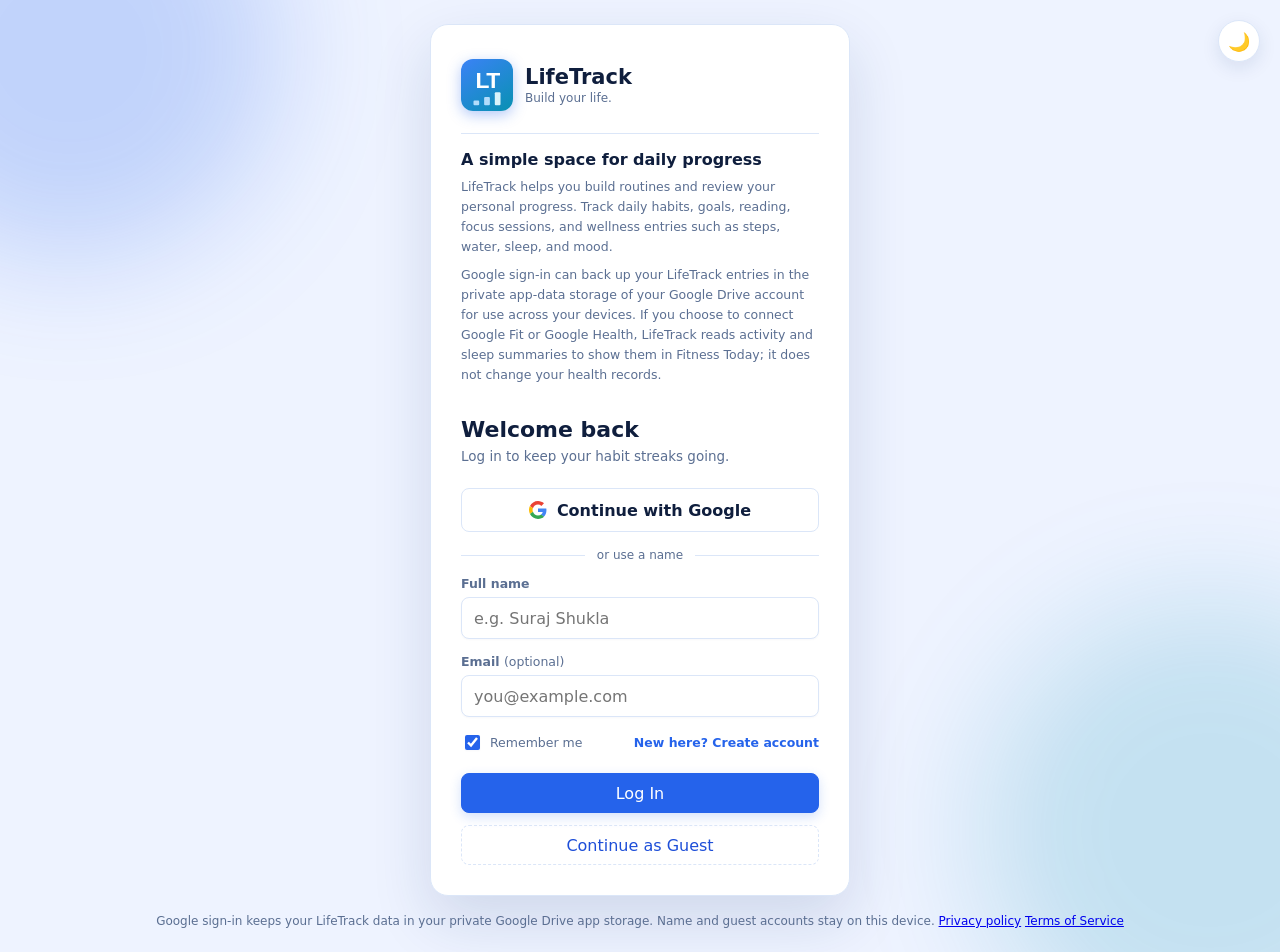
==== commit 7f6d3368: "Add files via upload" ====
--- a/index.html
+++ b/index.html
@@ -1,256 +1,269 @@
-<!DOCTYPE html>
-<html lang="en">
-<head>
-    <meta charset="UTF-8">
-    <meta name="viewport" content="width=device-width, initial-scale=1.0, viewport-fit=cover">
-    <title>LifeTrack · Habit and Wellness Tracker</title>
-    <meta name="description" content="LifeTrack helps you track daily habits, goals, reading, focus, and wellness progress, with optional Google Drive sync and read-only Google Fit or Google Health summaries.">
-    <meta name="google-site-verification" content="VUvUIpObcq8B8fJxpyTdOtFRyDV-gneoDYOLW3EzlEM">
-    <meta name="theme-color" content="#e9edf4">
-    <link rel="icon" type="image/png" href="lifetrack-logo.png" media="(prefers-color-scheme: light)" data-theme-icon="light">
-    <link rel="icon" type="image/png" href="lifetrack-logo-dark.png" media="(prefers-color-scheme: dark)" data-theme-icon="dark">
-    <link rel="apple-touch-icon" href="lifetrack-logo-192.png">
-    <link rel="manifest" href="manifest.webmanifest">
-    <script src="config.js"></script>
-    <script src="app-redirect.js"></script>
-    <script src="pwa.js" defer></script>
-    <link rel="stylesheet" href="dashboard.css">
-    <link rel="stylesheet" href="auth.css">
-</head>
-<body class="auth-body">
-
-    <button type="button" class="auth-theme-toggle" id="authThemeToggle" aria-label="Toggle dark mode">🌙</button>
-
-    <main class="auth-card">
-        <div class="auth-logo">
-            <div class="logo-box">
-                <img class="logo-image-light" src="lifetrack-logo.png" alt="LifeTrack logo">
-                <img class="logo-image-dark" src="lifetrack-logo-dark.png" alt="">
-            </div>
-            <div>
-                <h1>LifeTrack</h1>
-                <p>Build your life.</p>
-            </div>
-        </div>
-
-        <section class="auth-overview" aria-labelledby="authOverviewTitle">
-            <h2 id="authOverviewTitle">A simple space for daily progress</h2>
-            <p>LifeTrack helps you build routines and review your personal progress. Track daily habits, goals, reading, focus sessions, and wellness entries such as steps, water, sleep, and mood.</p>
-            <p>Google sign-in can back up your LifeTrack entries in the private app-data storage of your Google Drive account for use across your devices. If you choose to connect Google Fit or Google Health, LifeTrack reads activity and sleep summaries to show them in Fitness Today; it does not change your health records.</p>
-        </section>
-
-        <div class="auth-banner" id="authBanner" style="display:none"></div>
-
-        <h2 id="authTitle">Welcome back</h2>
-        <p class="auth-sub" id="authSub">Log in to keep your habit streaks going.</p>
-
-        <div class="auth-error" id="authError">Please enter your name to continue.</div>
-
-        <button type="button" class="auth-google" id="googleBtn">
-            <svg viewBox="0 0 48 48" width="18" height="18" aria-hidden="true"><path fill="#EA4335" d="M24 9.5c3.5 0 6.6 1.2 9.1 3.6l6.8-6.8C35.8 2.4 30.3 0 24 0 14.6 0 6.5 5.4 2.6 13.2l7.9 6.1C12.4 13.6 17.7 9.5 24 9.5z"/><path fill="#4285F4" d="M46.5 24.5c0-1.6-.1-3.1-.4-4.5H24v9h12.7c-.6 3-2.3 5.5-4.8 7.2l7.6 5.9c4.4-4.1 7-10.1 7-17.6z"/><path fill="#FBBC05" d="M10.5 28.7A14.5 14.5 0 0 1 9.5 24c0-1.6.3-3.2.8-4.7l-7.9-6.1A24 24 0 0 0 0 24c0 3.9.9 7.5 2.6 10.8l7.9-6.1z"/><path fill="#34A853" d="M24 48c6.5 0 12-2.1 16-5.8l-7.6-5.9c-2.1 1.4-4.9 2.3-8.4 2.3-6.3 0-11.6-4.1-13.5-9.8l-7.9 6.1C6.5 42.6 14.6 48 24 48z"/></svg>
-            Continue with Google
-        </button>
-        <div class="auth-divider"><span>or use a name</span></div>
-
-        <form id="authForm" novalidate>
-            <div class="auth-field">
-                <label for="authName">Full name</label>
-                <input id="authName" type="text" placeholder="e.g. Suraj Shukla" autocomplete="name" required>
-            </div>
-
-            <div class="auth-field">
-                <label for="authEmail">Email <span style="font-weight:400">(optional)</span></label>
-                <input id="authEmail" type="email" placeholder="you@example.com" autocomplete="email">
-            </div>
-
-            <div class="auth-row">
-                <label class="auth-remember">
-                    <input type="checkbox" id="authRemember" checked>
-                    Remember me
-                </label>
-                <span id="authModeSwitch" style="cursor:pointer; color:var(--primary); font-weight:700;">New here? Create account</span>
-            </div>
-
-            <button type="submit" class="primary-button auth-submit" id="authSubmitBtn">Log In</button>
-            <button type="button" class="secondary-button auth-guest" id="guestBtn">Continue as Guest</button>
-        </form>
-    </main>
-
-    <footer class="auth-footer">
-        Google sign-in keeps your LifeTrack data in your private Google Drive app storage. Name and guest accounts stay on this device.
-        <a href="privacy.html">Privacy policy</a>
-        <a href="terms.html">Terms of Service</a>
-    </footer>
-
-<script>
-(function () {
-    "use strict";
-    if (window.LT_REDIRECTING) return;
-
-    // ---- theme (shared "lifetrack-theme" key with the dashboard) ----
-    const themeBtn = document.getElementById("authThemeToggle");
-
-    function setTheme(isDark) {
-        document.body.classList.toggle("dark", isDark);
-        document.querySelector('meta[name="theme-color"]').content = isDark ? "#05070c" : "#e9edf4";
-        themeBtn.textContent = isDark ? "☀" : "🌙";
-        document.querySelectorAll("[data-theme-icon]").forEach((icon) => {
-            icon.media = icon.dataset.themeIcon === (isDark ? "dark" : "light") ? "all" : "not all";
-        });
-        document.querySelector('link[rel="manifest"]').href = isDark ? "manifest-dark.webmanifest" : "manifest.webmanifest";
-        document.querySelector('link[rel="apple-touch-icon"]').href = `lifetrack-logo${isDark ? "-dark" : ""}-192.png`;
-        localStorage.setItem("lifetrack-theme", isDark ? "dark" : "light");
-    }
-    themeBtn.addEventListener("click", () => setTheme(!document.body.classList.contains("dark")));
-    setTheme(localStorage.getItem("lifetrack-theme") === "dark");
-
-    const callbackError = document.getElementById("authError");
-    const authQuery = new URLSearchParams(window.location.search);
-    const googleErrors = {
-        state: "Google sign-in could not be verified. Please try again.",
-        expired_state: "Google sign-in timed out. Please try again.",
-        refresh_token: "Google did not provide ongoing access. Please sign in again and approve the requested access.",
-        drive_scope: "Allow Google Drive app-data access to enable secure syncing.",
-        authorization: "Google sign-in could not be completed. Check Worker and OAuth configuration, then try again."
-    };
-    if (authQuery.has("googleError")) {
-        callbackError.textContent = googleErrors[authQuery.get("googleError")] || "Google sign-in could not be completed. Please try again.";
-        callbackError.classList.add("show");
-    }
-    if (authQuery.get("google") === "connected") {
-        fetch("/api/auth/session", { credentials: "same-origin", cache: "no-store" })
-            .then(async (response) => {
-                if (!response.ok) throw new Error(`Session setup failed (HTTP ${response.status}).`);
-                const session = await response.json();
-                if (!session.user || session.user.provider !== "google" || !session.user.uid) {
-                    throw new Error("Google did not return a valid LifeTrack account.");
-                }
-                localStorage.setItem("lifetrack-user", JSON.stringify(session.user));
-                localStorage.setItem("lifetrack-remember-name", session.user.name);
-                window.location.replace("dashboard.html");
-            })
-            .catch((error) => {
-                console.error("LifeTrack could not finish Google sign-in.", error);
-                callbackError.textContent = "Google connected, but LifeTrack could not restore the session. Please try again.";
-                callbackError.classList.add("show");
-            });
-        return;
-    }
-
-    // ---- if a Google/local account is already remembered, skip the login page on open ----
-    const existingUser = JSON.parse(localStorage.getItem("lifetrack-user") || "null");
-    const forceLogin = new URLSearchParams(window.location.search).has("forceLogin");
-    if (existingUser && existingUser.name && !forceLogin && !authQuery.has("googleError")) {
-        window.location.replace("dashboard.html");
-        return;
-    }
-    if (existingUser && existingUser.name) {
-        const banner = document.getElementById("authBanner");
-        banner.textContent = "";
-        const strong = document.createElement("strong");
-        strong.textContent = existingUser.name;
-        const link = document.createElement("a");
-        link.href = "dashboard.html";
-        link.textContent = "go to Dashboard";
-        link.style.cssText = "color:var(--primary-strong); font-weight:700;";
-        const other = document.createElement("a");
-        other.href = "index.html?forceLogin=1";
-        other.textContent = "log in as someone else";
-        other.style.cssText = "color:var(--primary-strong); font-weight:700;";
-        banner.append("Logged in as ", strong, " — ", link, ", or ", other, ".");
-        banner.style.display = "block";
-    }
-
-    // ---- login / create-account toggle (cosmetic — both just save + redirect) ----
-    const title = document.getElementById("authTitle");
-    const sub = document.getElementById("authSub");
-    const submitBtn = document.getElementById("authSubmitBtn");
-    const modeSwitch = document.getElementById("authModeSwitch");
-    let isSignup = false;
-
-    modeSwitch.addEventListener("click", () => {
-        isSignup = !isSignup;
-        if (isSignup) {
-            title.textContent = "Create your account";
-            sub.textContent = "Set up LifeTrack to start tracking your habits.";
-            submitBtn.textContent = "Create Account";
-            modeSwitch.textContent = "Already have an account? Log in";
-        } else {
-            title.textContent = "Welcome back";
-            sub.textContent = "Log in to keep your habit streaks going.";
-            submitBtn.textContent = "Log In";
-            modeSwitch.textContent = "New here? Create account";
-        }
-    });
-
-    // ---- prefill remembered name (from a previous logout) ----
-    const rememberedName = localStorage.getItem("lifetrack-remember-name");
-    if (rememberedName) document.getElementById("authName").value = rememberedName;
-
-    const form = document.getElementById("authForm");
-    const errorBox = document.getElementById("authError");
-
-    // uid decides which private data slot this person gets in this browser
-    function login(name, email, extra) {
-        const cleanName = name.trim();
-        const user = Object.assign({ name: cleanName, email: email.trim(), provider: "local" }, extra || {});
-        if (user.provider !== "google") {
-            sessionStorage.removeItem("lifetrack-drive-token");
-            sessionStorage.removeItem("lifetrack-gtoken");
-        }
-        if (!user.uid) user.uid = "n_" + cleanName.toLowerCase().replace(/\s+/g, " ");
-        localStorage.setItem("lifetrack-user", JSON.stringify(user));
-        if (document.getElementById("authRemember").checked) {
-            localStorage.setItem("lifetrack-remember-name", cleanName);
-        } else {
-            localStorage.removeItem("lifetrack-remember-name");
-        }
-        window.location.href = "dashboard.html";
-    }
-
-    form.addEventListener("submit", (event) => {
-        event.preventDefault();
-        const name = document.getElementById("authName").value;
-        const email = document.getElementById("authEmail").value;
-
-        if (!name.trim()) {
-            errorBox.textContent = "Please enter your name to continue.";
-            errorBox.classList.add("show");
-            document.getElementById("authName").focus();
-            return;
-        }
-        errorBox.classList.remove("show");
-        login(name, email);
-    });
-
-    document.getElementById("guestBtn").addEventListener("click", () => {
-        login("Guest", "", { uid: "guest" });
-    });
-
-    // ---- Google sign-in starts the same-origin Worker OAuth flow ----
-    const CFG = window.LT_CONFIG || {};
-    const GID = CFG.GOOGLE_CLIENT_ID || "";
-    const gReady = /^[0-9]+-.+\.apps\.googleusercontent\.com$/.test(GID);
-
-    function showError(text) {
-        errorBox.textContent = text;
-        errorBox.classList.add("show");
-    }
-
-    document.getElementById("googleBtn").addEventListener("click", (event) => {
-        event.preventDefault();
-        if (location.protocol === "file:") {
-            showError("Google login works on the online website, not from a file on your computer.");
-            return;
-        }
-        if (!gReady) {
-            showError("Google login is not set up yet. (Site owner: add the Client ID in config.js.)");
-            return;
-        }
-        window.location.assign("/api/auth/google/start?returnTo=index.html");
-    });
-
-})();
-</script>
-</body>
-</html>
+<!DOCTYPE html>
+<html lang="en">
+<head>
+    <meta charset="UTF-8">
+    <meta name="viewport" content="width=device-width, initial-scale=1.0, viewport-fit=cover">
+    <title>LifeTrack · Habit and Wellness Tracker</title>
+    <meta name="description" content="LifeTrack helps you track daily habits, goals, reading, focus, and wellness progress, with optional Google Drive sync and read-only Google Fit or Google Health summaries.">
+    <meta name="google-site-verification" content="VUvUIpObcq8B8fJxpyTdOtFRyDV-gneoDYOLW3EzlEM">
+    <meta name="theme-color" content="#eef3ff">
+    <link rel="icon" type="image/png" href="lifetrack-logo.png">
+    <link rel="apple-touch-icon" href="lifetrack-logo-192.png">
+    <link rel="manifest" href="manifest.webmanifest">
+    <script src="pwa.js" defer></script>
+    <link rel="stylesheet" href="dashboard.css">
+    <link rel="stylesheet" href="auth.css">
+</head>
+<body class="auth-body">
+
+    <button type="button" class="auth-theme-toggle" id="authThemeToggle" aria-label="Toggle dark mode">🌙</button>
+
+    <main class="auth-card">
+        <div class="auth-logo">
+            <div class="logo-box">
+                <svg viewBox="0 0 100 100" xmlns="http://www.w3.org/2000/svg" role="img" aria-label="LifeTrack logo">
+                    <text x="50" y="56" text-anchor="middle" font-family="Arial, 'Segoe UI', sans-serif" font-weight="800" font-size="44" letter-spacing="-3" fill="#ffffff">LT</text>
+                    <g opacity="0.92">
+                        <rect x="24" y="80" width="11" height="9" rx="2" fill="#bfe3ff"/>
+                        <rect x="44.5" y="73" width="11" height="16" rx="2" fill="#bfe3ff"/>
+                        <rect x="65" y="64" width="11" height="25" rx="2" fill="#eafcff"/>
+                    </g>
+                </svg>
+            </div>
+            <div>
+                <h1>LifeTrack</h1>
+                <p>Build your life.</p>
+            </div>
+        </div>
+
+        <section class="auth-overview" aria-labelledby="authOverviewTitle">
+            <h2 id="authOverviewTitle">A simple space for daily progress</h2>
+            <p>LifeTrack helps you build routines and review your personal progress. Track daily habits, goals, reading, focus sessions, and wellness entries such as steps, water, sleep, and mood.</p>
+            <p>Google sign-in can back up your LifeTrack entries in the private app-data storage of your Google Drive account for use across your devices. If you choose to connect Google Fit or Google Health, LifeTrack reads activity and sleep summaries to show them in Fitness Today; it does not change your health records.</p>
+        </section>
+
+        <div class="auth-banner" id="authBanner" style="display:none"></div>
+
+        <h2 id="authTitle">Welcome back</h2>
+        <p class="auth-sub" id="authSub">Log in to keep your habit streaks going.</p>
+
+        <div class="auth-error" id="authError">Please enter your name to continue.</div>
+
+        <button type="button" class="auth-google" id="googleBtn">
+            <svg viewBox="0 0 48 48" width="18" height="18" aria-hidden="true"><path fill="#EA4335" d="M24 9.5c3.5 0 6.6 1.2 9.1 3.6l6.8-6.8C35.8 2.4 30.3 0 24 0 14.6 0 6.5 5.4 2.6 13.2l7.9 6.1C12.4 13.6 17.7 9.5 24 9.5z"/><path fill="#4285F4" d="M46.5 24.5c0-1.6-.1-3.1-.4-4.5H24v9h12.7c-.6 3-2.3 5.5-4.8 7.2l7.6 5.9c4.4-4.1 7-10.1 7-17.6z"/><path fill="#FBBC05" d="M10.5 28.7A14.5 14.5 0 0 1 9.5 24c0-1.6.3-3.2.8-4.7l-7.9-6.1A24 24 0 0 0 0 24c0 3.9.9 7.5 2.6 10.8l7.9-6.1z"/><path fill="#34A853" d="M24 48c6.5 0 12-2.1 16-5.8l-7.6-5.9c-2.1 1.4-4.9 2.3-8.4 2.3-6.3 0-11.6-4.1-13.5-9.8l-7.9 6.1C6.5 42.6 14.6 48 24 48z"/></svg>
+            Continue with Google
+        </button>
+        <div class="auth-divider"><span>or use a name</span></div>
+
+        <form id="authForm" novalidate>
+            <div class="auth-field">
+                <label for="authName">Full name</label>
+                <input id="authName" type="text" placeholder="e.g. Suraj Shukla" autocomplete="name" required>
+            </div>
+
+            <div class="auth-field">
+                <label for="authEmail">Email <span style="font-weight:400">(optional)</span></label>
+                <input id="authEmail" type="email" placeholder="you@example.com" autocomplete="email">
+            </div>
+
+            <div class="auth-row">
+                <label class="auth-remember">
+                    <input type="checkbox" id="authRemember" checked>
+                    Remember me
+                </label>
+                <span id="authModeSwitch" style="cursor:pointer; color:var(--primary); font-weight:700;">New here? Create account</span>
+            </div>
+
+            <button type="submit" class="primary-button auth-submit" id="authSubmitBtn">Log In</button>
+            <button type="button" class="secondary-button auth-guest" id="guestBtn">Continue as Guest</button>
+        </form>
+    </main>
+
+    <footer class="auth-footer">
+        Google sign-in keeps your LifeTrack data in your private Google Drive app storage. Name and guest accounts stay on this device.
+        <a href="privacy.html">Privacy policy</a>
+        <a href="terms.html">Terms of Service</a>
+    </footer>
+
+<script src="config.js"></script>
+<script>
+(function () {
+    "use strict";
+
+    // ---- theme (shared "lifetrack-theme" key with the dashboard) ----
+    const themeBtn = document.getElementById("authThemeToggle");
+
+    function setTheme(isDark) {
+        document.body.classList.toggle("dark", isDark);
+        themeBtn.textContent = isDark ? "☀" : "🌙";
+        localStorage.setItem("lifetrack-theme", isDark ? "dark" : "light");
+    }
+    themeBtn.addEventListener("click", () => setTheme(!document.body.classList.contains("dark")));
+    setTheme(localStorage.getItem("lifetrack-theme") === "dark");
+
+    // ---- already logged in? let them jump back in, but don't force it ----
+    const existingUser = JSON.parse(localStorage.getItem("lifetrack-user") || "null");
+    if (existingUser && existingUser.name) {
+        const banner = document.getElementById("authBanner");
+        banner.textContent = "";
+        const strong = document.createElement("strong");
+        strong.textContent = existingUser.name;
+        const link = document.createElement("a");
+        link.href = "dashboard.html";
+        link.textContent = "go to Dashboard";
+        link.style.cssText = "color:var(--primary-strong); font-weight:700;";
+        banner.append("Logged in as ", strong, " — ", link, ", or log in below as someone else.");
+        banner.style.display = "block";
+    }
+
+    // ---- login / create-account toggle (cosmetic — both just save + redirect) ----
+    const title = document.getElementById("authTitle");
+    const sub = document.getElementById("authSub");
+    const submitBtn = document.getElementById("authSubmitBtn");
+    const modeSwitch = document.getElementById("authModeSwitch");
+    let isSignup = false;
+
+    modeSwitch.addEventListener("click", () => {
+        isSignup = !isSignup;
+        if (isSignup) {
+            title.textContent = "Create your account";
+            sub.textContent = "Set up LifeTrack to start tracking your habits.";
+            submitBtn.textContent = "Create Account";
+            modeSwitch.textContent = "Already have an account? Log in";
+        } else {
+            title.textContent = "Welcome back";
+            sub.textContent = "Log in to keep your habit streaks going.";
+            submitBtn.textContent = "Log In";
+            modeSwitch.textContent = "New here? Create account";
+        }
+    });
+
+    // ---- prefill remembered name (from a previous logout) ----
+    const rememberedName = localStorage.getItem("lifetrack-remember-name");
+    if (rememberedName) document.getElementById("authName").value = rememberedName;
+
+    const form = document.getElementById("authForm");
+    const errorBox = document.getElementById("authError");
+
+    // uid decides which private data slot this person gets in this browser
+    function login(name, email, extra) {
+        const cleanName = name.trim();
+        const user = Object.assign({ name: cleanName, email: email.trim() }, extra || {});
+        if (user.provider !== "google") {
+            sessionStorage.removeItem("lifetrack-drive-token");
+            sessionStorage.removeItem("lifetrack-gtoken");
+        }
+        if (!user.uid) user.uid = "n_" + cleanName.toLowerCase().replace(/\s+/g, " ");
+        localStorage.setItem("lifetrack-user", JSON.stringify(user));
+        if (document.getElementById("authRemember").checked) {
+            localStorage.setItem("lifetrack-remember-name", cleanName);
+        } else {
+            localStorage.removeItem("lifetrack-remember-name");
+        }
+        window.location.href = "dashboard.html";
+    }
+
+    form.addEventListener("submit", (event) => {
+        event.preventDefault();
+        const name = document.getElementById("authName").value;
+        const email = document.getElementById("authEmail").value;
+
+        if (!name.trim()) {
+            errorBox.textContent = "Please enter your name to continue.";
+            errorBox.classList.add("show");
+            document.getElementById("authName").focus();
+            return;
+        }
+        errorBox.classList.remove("show");
+        login(name, email);
+    });
+
+    document.getElementById("guestBtn").addEventListener("click", () => {
+        login("Guest", "", { uid: "guest" });
+    });
+
+    // ---- Google sign-in (Client ID lives in config.js, users never see it) ----
+    const CFG = window.LT_CONFIG || {};
+    const GID = CFG.GOOGLE_CLIENT_ID || "";
+    const DRIVE_SCOPE = "https://www.googleapis.com/auth/drive.appdata";
+    const HEALTH_SCOPES = Boolean(CFG.GOOGLE_FIT) ? [
+        "https://www.googleapis.com/auth/fitness.activity.read",
+        "https://www.googleapis.com/auth/fitness.sleep.read"
+    ] : Boolean(CFG.GOOGLE_HEALTH) ? [
+        "https://www.googleapis.com/auth/googlehealth.activity_and_fitness.readonly",
+        "https://www.googleapis.com/auth/googlehealth.sleep.readonly"
+    ] : [];
+    const LOGIN_SCOPES = ["openid", "email", "profile", DRIVE_SCOPE, ...HEALTH_SCOPES];
+    const gReady = /^[0-9]+-.+\.apps\.googleusercontent\.com$/.test(GID);
+
+    function showError(text) {
+        errorBox.textContent = text;
+        errorBox.classList.add("show");
+    }
+
+    function loadGIS() {
+        return new Promise((resolve, reject) => {
+            if (window.google && google.accounts && google.accounts.oauth2) { resolve(); return; }
+            const s = document.createElement("script");
+            s.src = "https://accounts.google.com/gsi/client";
+            s.async = true;
+            s.onload = () => resolve();
+            s.onerror = () => reject(new Error("Could not load Google sign-in. Check your internet connection."));
+            document.head.appendChild(s);
+        });
+    }
+
+    // preload so the Google window opens instantly on tap (needed on phones)
+    if (gReady && location.protocol !== "file:") loadGIS().catch(() => {});
+
+    document.getElementById("googleBtn").addEventListener("click", async () => {
+        if (location.protocol === "file:") {
+            showError("Google login works on the online website, not from a file on your computer.");
+            return;
+        }
+        if (!gReady) {
+            showError("Google login is not set up yet. (Site owner: add the Client ID in config.js.)");
+            return;
+        }
+        try { await loadGIS(); } catch (e) { showError(e.message); return; }
+        const client = google.accounts.oauth2.initTokenClient({
+            client_id: GID,
+            scope: LOGIN_SCOPES.join(" "),
+            include_granted_scopes: false,
+            callback: async (resp) => {
+                if (resp.error) { showError(`Google sign-in was cancelled or blocked (${resp.error}).`); return; }
+                try {
+                    const grantedScopes = new Set(String(resp.scope || LOGIN_SCOPES.join(" ")).split(/\s+/));
+                    if (!grantedScopes.has(DRIVE_SCOPE)) {
+                        sessionStorage.removeItem("lifetrack-drive-token");
+                        sessionStorage.removeItem("lifetrack-gtoken");
+                        showError("Allow Google Drive app-data access to enable secure syncing across your devices.");
+                        return;
+                    }
+                    const expiry = Date.now() + (Number(resp.expires_in || 3600) - 60) * 1000;
+                    sessionStorage.setItem("lifetrack-drive-token", JSON.stringify({ token: resp.access_token, exp: expiry }));
+                    if (HEALTH_SCOPES.length && HEALTH_SCOPES.every((scope) => grantedScopes.has(scope))) {
+                        sessionStorage.setItem("lifetrack-gtoken", JSON.stringify({ token: resp.access_token, exp: expiry, scopes: HEALTH_SCOPES.join(" ") }));
+                    } else {
+                        sessionStorage.removeItem("lifetrack-gtoken");
+                    }
+                    const r = await fetch("https://www.googleapis.com/oauth2/v3/userinfo", { headers: { Authorization: `Bearer ${resp.access_token}` } });
+                    if (!r.ok) throw new Error(`HTTP ${r.status}`);
+                    const u = await r.json();
+                    login(u.name || u.email || "Google user", u.email || "", {
+                        uid: "g_" + (u.sub || u.email),
+                        picture: u.picture || "",
+                        provider: "google"
+                    });
+                } catch (e) {
+                    showError(`Signed in, but Google would not share your profile (${e.message}).`);
+                }
+            },
+            error_callback: () => showError("The Google window was closed or blocked. Allow pop-ups for this site and try again.")
+        });
+        client.requestAccessToken({ prompt: "select_account" });
+    });
+})();
+</script>
+</body>
+</html>
--- a/dashboard.css
+++ b/dashboard.css
@@ -1,2423 +1,2309 @@
-:root {
-    --bg: #e9edf4;
-    --panel: #ffffff;
-    --panel-soft: #f2f4f8;
-    --text: #101827;
-    --muted: #617087;
-    --line: #cbd3df;
-    --primary: #174bc1;
-    --primary-strong: #103995;
-    --primary-glow: rgba(29, 78, 216, 0.24);
-    --accent: #7652d6;
-    --accent-glow: rgba(118, 82, 214, 0.20);
-    --tertiary: #087fce;
-    --tertiary-glow: rgba(8, 127, 206, 0.18);
-    --warm: #d76c50;
-    --warm-glow: rgba(215, 108, 80, 0.18);
-    --track: #d8deea;
-    --rail: #0a1020;
-    --rail-text: #f4f7fc;
-    --rail-muted: #a8b6cc;
-    --rail-active-glow: rgba(74, 130, 255, 0.30);
-    font-family: Inter, ui-sans-serif, system-ui, -apple-system, BlinkMacSystemFont, "Segoe UI", sans-serif;
-    --sidebar-closed: 68px;
-    --sidebar-open: 240px;
-}
-
-* {
-    box-sizing: border-box;
-}
-
-html {
-    background: var(--bg);
-}
-
-body {
-    min-width: 0;
-    min-height: 100vh;
-    margin: 0;
-    overflow-x: hidden;
-    color: var(--text);
-    background: var(--bg);
-    transition: background 200ms ease, color 200ms ease;
-}
-
-/* ---------- Dark mode: shiny blue-black ---------- */
-body.dark {
-    --bg: #05070c;
-    --panel: #0c1018;
-    --panel-soft: #121a27;
-    --text: #edf2fb;
-    --muted: #9aa9bf;
-    --line: #293447;
-    --primary: #75a5ff;
-    --primary-strong: #a8c5ff;
-    --primary-glow: rgba(91, 142, 255, 0.42);
-    --accent: #b69aff;
-    --accent-glow: rgba(160, 123, 255, 0.30);
-    --tertiary: #52c7ff;
-    --tertiary-glow: rgba(58, 183, 255, 0.25);
-    --warm: #ff9a79;
-    --warm-glow: rgba(255, 126, 97, 0.24);
-    --track: #1c2635;
-    --rail: #02040a;
-    --rail-text: #f1f5fb;
-    --rail-muted: #97a8c2;
-    --rail-active-glow: rgba(78, 130, 255, 0.34);
-}
-
-body.dark::before {
-    content: "";
-    position: fixed;
-    inset: 0;
-    z-index: -1;
-    pointer-events: none;
-    background:
-        radial-gradient(560px 420px at 8% 6%, rgba(47, 102, 226, 0.16), transparent 60%),
-        radial-gradient(620px 460px at 96% 88%, rgba(160, 123, 255, 0.10), transparent 60%),
-        radial-gradient(520px 380px at 54% 48%, rgba(58, 183, 255, 0.035), transparent 65%);
-}
-
-body:not(.dark) {
-    background:
-        radial-gradient(800px 520px at 100% 0%, rgba(118, 82, 214, 0.055), transparent 68%),
-        radial-gradient(780px 560px at 0% 100%, rgba(8, 127, 206, 0.045), transparent 70%),
-        linear-gradient(145deg, #f4f6fa 0%, var(--bg) 54%, #e6ebf3 100%);
-}
-
-button,
-select,
-input {
-    font: inherit;
-    letter-spacing: 0;
-}
-
-button {
-    touch-action: manipulation;
-}
-
-button:focus-visible,
-select:focus-visible,
-input:focus-visible {
-    outline: 3px solid var(--primary-glow);
-    outline-offset: 2px;
-}
-
-.app { min-height: calc(100vh - 48px); }
-
-.sidebar {
-    position: fixed;
-    inset: 0 auto 0 0;
-    z-index: 40;
-    display: flex;
-    flex-direction: column;
-    align-items: stretch;
-    gap: 8px;
-    width: var(--sidebar-closed);
-    height: 100dvh;
-    padding: 12px 9px;
-    overflow-x: hidden;
-    overflow-y: auto;
-    color: var(--rail-text);
-    border-right: 1px solid rgba(173, 194, 231, 0.16);
-    background: linear-gradient(180deg, #111b30 0%, var(--rail) 52%, #03060d 100%);
-    box-shadow: 8px 0 28px rgba(5, 15, 35, 0.24), 1px 0 0 rgba(255,255,255,.04) inset;
-    transition: width 220ms ease, box-shadow 220ms ease;
-}
-
-.sidebar:hover,
-.sidebar:focus-within {
-    width: var(--sidebar-open);
-}
-
-.logo,
-.nav-item,
-.theme-button,
-.topbar,
-.top-actions,
-.panel-header,
-.user-info,
-.progress-content,
-.add-habit {
-    display: flex;
-    align-items: center;
-}
-
-.logo {
-    flex: 0 0 auto;
-    min-width: 220px;
-    gap: 12px;
-    margin: 0 0 12px;
-}
-
-.logo-box,
-.profile {
-    display: grid;
-    width: 44px;
-    min-width: 44px;
-    height: 44px;
-    place-items: center;
-    border-radius: 10px;
-    font-weight: 800;
-    overflow: hidden;
-}
-
-.logo-box {
-    background: #ffffff;
-    box-shadow: 0 0 0 2px rgba(219, 228, 241, 0.72), 0 5px 18px rgba(31, 69, 142, 0.32);
-}
-
-.logo-box img {
-    display: block;
-    width: 100%;
-    height: 100%;
-    object-fit: cover;
-}
-
-.logo-box .logo-image-dark {
-    display: none;
-}
-
-body.dark .logo-box {
-    background: #000000;
-    box-shadow: 0 0 0 2px rgba(203, 218, 239, 0.40), 0 0 20px rgba(69, 119, 232, 0.28);
-}
-
-body.dark .logo-box .logo-image-light {
-    display: none;
-}
-
-body.dark .logo-box .logo-image-dark {
-    display: block;
-}
-
-.profile {
-    color: #ffffff;
-    background: linear-gradient(145deg, #3176ef, #123eaa);
-    box-shadow: 0 4px 14px rgba(37, 80, 166, 0.34);
-}
-
-.logo-text,
-.quote-box {
-    opacity: 0;
-    transform: translateX(-8px);
-    transition: opacity 160ms ease 40ms, transform 220ms cubic-bezier(0.2, 0.8, 0.2, 1) 40ms;
-}
-
-.sidebar:hover .nav-text,
-.sidebar:focus-within .nav-text {
-    opacity: 1;
-    transform: translateX(0);
-}
-
-.sidebar:hover .logo-text,
-.sidebar:focus-within .logo-text,
-.sidebar:hover .quote-box,
-.sidebar:focus-within .quote-box {
-    opacity: 1;
-    transform: translateX(0);
-}
-
-.logo-text,
-.nav-text {
-    min-width: 0;
-    overflow: hidden;
-    text-overflow: ellipsis;
-    white-space: nowrap;
-}
-
-.nav-text {
-    opacity: 1;
-    transform: none;
-}
-
-.sidebar .nav-text {
-    opacity: 0;
-    transform: translateX(-8px);
-    transition: opacity 160ms ease 40ms, transform 220ms cubic-bezier(0.2, 0.8, 0.2, 1) 40ms;
-}
-
-.sidebar:hover .nav-text,
-.sidebar:focus-within .nav-text {
-    opacity: 1;
-    transform: translateX(0);
-}
-
-.logo h2,
-.logo p,
-.panel h2,
-.page-card h2 {
-    margin: 0;
-    overflow-wrap: anywhere;
-}
-
-.logo h2 {
-    font-size: 18px;
-}
-
-.logo p {
-    margin-top: 2px;
-    color: var(--rail-muted);
-    font-size: 12px;
-}
-
-.nav-item, .theme-button {
-    display: inline-flex;
-    align-items: center;
-    justify-content: center;
-    gap: 8px;
-    min-width: 0;
-    min-height: 40px;
-    padding: 7px 12px;
-    color: var(--muted);
-    border: 1px solid var(--line);
-    border-radius: 9px;
-    background: var(--panel);
-    cursor: pointer;
-    font-size: 13px;
-    font-weight: 700;
-    text-align: center;
-    white-space: nowrap;
-    transition: color 160ms ease, background 160ms ease, border-color 160ms ease, box-shadow 160ms ease;
-}
-
-.navigation {
-    display: grid;
-    flex: 0 0 auto;
-    gap: 6px;
-    min-width: 220px;
-}
-
-.sidebar .nav-item,
-.sidebar .theme-button {
-    justify-content: flex-start;
-    width: 220px;
-    min-width: 220px;
-    min-height: 42px;
-    color: var(--rail-muted);
-    border-color: transparent;
-    background: transparent;
-    text-align: left;
-}
-
-.sidebar .nav-item:hover,
-.sidebar .theme-button:hover,
-.sidebar .nav-item.active {
-    color: var(--rail-text);
-    border-color: rgba(131, 171, 255, 0.46);
-    background: linear-gradient(100deg, rgba(44, 95, 195, 0.38), rgba(173, 195, 228, 0.08));
-}
-
-.sidebar .nav-item.active {
-    box-shadow: inset 3px 0 0 #8cb4ff, 0 0 20px var(--rail-active-glow);
-}
-
-.nav-icon {
-    display: grid;
-    width: 28px;
-    min-width: 28px;
-    height: 28px;
-    place-items: center;
-    font-size: 17px;
-    line-height: 1;
-}
-
-.nav-item:hover, .theme-button:hover, .nav-item.active {
-    color: var(--primary-strong);
-    background: var(--panel-soft);
-    border-color: var(--primary);
-}
-.nav-item.active { box-shadow: 0 0 0 2px var(--primary-glow); }
-.theme-button { color: var(--text); }
-
-.sidebar-bottom {
-    display: grid;
-    flex: 0 0 auto;
-    min-width: 220px;
-    gap: 10px;
-    margin-top: auto;
-}
-
-.sidebar .theme-button {
-    margin-top: 0;
-}
-
-.quote-box {
-    width: 220px;
-    padding: 14px;
-    overflow: hidden;
-    border: 1px solid rgba(172, 194, 231, 0.20);
-    border-radius: 10px;
-    background: linear-gradient(140deg, rgba(76, 113, 177, 0.16), rgba(255, 255, 255, 0.035));
-}
-
-.quote-box small,
-.eyebrow,
-.stat-title {
-    color: var(--muted);
-    font-size: 11px;
-    font-weight: 800;
-    letter-spacing: 0;
-}
-
-.quote-box small {
-    color: var(--rail-muted);
-}
-
-.quote-box p {
-    margin: 8px 0 0;
-    color: var(--rail-text);
-    font-size: 13px;
-    line-height: 1.45;
-    overflow-wrap: anywhere;
-}
-
-.main-content {
-    width: calc(100% - var(--sidebar-closed));
-    min-width: 0;
-    min-height: calc(100vh - 48px);
-    margin-left: var(--sidebar-closed);
-    padding: 34px clamp(24px, 4vw, 64px) 44px;
-}
-
-.topbar,
-.section {
-    width: min(100%, 1500px);
-    margin-right: auto;
-    margin-left: auto;
-}
-
-.topbar {
-    justify-content: space-between;
-    gap: 24px;
-    margin-bottom: 28px;
-}
-
-.topbar > *,
-.top-actions,
-.user-info,
-.panel-header > * {
-    min-width: 0;
-}
-
-.topbar h1 {
-    margin: 5px 0 0;
-    font-size: 34px;
-    line-height: 1.12;
-    overflow-wrap: anywhere;
-}
-
-.top-actions {
-    flex-wrap: wrap;
-    justify-content: flex-end;
-    gap: 10px;
-}
-
-select,
-input {
-    height: 42px;
-    max-width: 100%;
-    color: var(--text);
-    border: 1px solid var(--line);
-    border-radius: 8px;
-    background: var(--panel);
-    box-shadow: 0 1px 2px rgba(15, 47, 95, 0.03);
-    transition: border-color 160ms ease, box-shadow 160ms ease, background 200ms ease, color 200ms ease;
-}
-
-select:focus,
-input:focus {
-    border-color: var(--primary);
-}
-
-select {
-    min-width: 126px;
-    padding: 0 34px 0 12px;
-    cursor: pointer;
-}
-
-input {
-    width: min(360px, 100%);
-    min-width: 0;
-    padding: 0 12px;
-}
-
-.user-info {
-    gap: 9px;
-}
-
-.user-name {
-    min-width: 0;
-    overflow: hidden;
-    color: var(--muted);
-    font-weight: 700;
-    text-overflow: ellipsis;
-    white-space: nowrap;
-}
-
-.section {
-    display: none;
-}
-
-.active-section {
-    display: block;
-}
-
-.stats-grid,
-.main-grid,
-.bottom-grid {
-    display: grid;
-    gap: 16px;
-}
-
-.stats-grid {
-    grid-template-columns: repeat(3, minmax(0, 1fr));
-}
-
-.main-grid {
-    grid-template-columns: minmax(0, 1.7fr) minmax(300px, 0.8fr);
-    margin-top: 16px;
-}
-
-.streak-panel {
-    display: flex;
-    min-height: 0;
-    flex-direction: column;
-}
-
-.habit-panel {
-    align-self: start;
-}
-
-.streak-panel .streak-list {
-    min-height: 0;
-    flex: 1;
-    overflow-y: auto;
-    align-content: start;
-}
-
-.bottom-grid {
-    grid-template-columns: repeat(2, minmax(0, 1fr));
-    margin-top: 16px;
-}
-
-.completion-panel { display: flex; flex-direction: column; }
-
-.panel,
-.stat-card,
-.page-card {
-    min-width: 0;
-    border: 1px solid var(--line);
-    border-radius: 12px;
-    background: var(--panel);
-    background: linear-gradient(145deg, var(--panel), color-mix(in srgb, var(--panel) 94%, var(--track)));
-    box-shadow: 0 12px 28px rgba(21, 37, 68, 0.075), 0 1px 0 rgba(255,255,255,.78) inset;
-    transition: transform 200ms ease, background 200ms ease, border-color 200ms ease, box-shadow 200ms ease;
-}
-
-body.dark .panel,
-body.dark .stat-card,
-body.dark .page-card {
-    box-shadow: 0 16px 38px rgba(0, 0, 0, 0.38), 0 1px 0 rgba(207, 221, 241, 0.045) inset;
-    background: linear-gradient(145deg, #111824, var(--panel) 72%);
-}
-
-.panel:hover,
-.stat-card:hover,
-.page-card:hover {
-    border-color: color-mix(in srgb, var(--primary) 42%, var(--line));
-    box-shadow: 0 16px 34px rgba(17, 43, 91, 0.12), 0 1px 0 rgba(255,255,255,.78) inset;
-}
-
-body.dark .panel:hover,
-body.dark .stat-card:hover,
-body.dark .page-card:hover {
-    box-shadow: 0 18px 42px rgba(0, 0, 0, 0.46), 0 0 20px rgba(66, 116, 232, 0.10), 0 1px 0 rgba(207, 221, 241, 0.06) inset;
-}
-
-.panel,
-.page-card {
-    padding: 22px;
-}
-
-.stat-card {
-    padding: 19px;
-    border-top: 3px solid color-mix(in srgb, var(--primary) 76%, #d6e2f5);
-}
-
-body.dark .stat-card {
-    box-shadow: 0 10px 26px rgba(0, 0, 0, 0.45), 0 -1px 0 0 var(--primary-glow) inset;
-}
-
-.stat-card:nth-child(2) {
-    border-top-color: var(--accent);
-}
-
-body.dark .stat-card:nth-child(2) {
-    box-shadow: 0 10px 26px rgba(0, 0, 0, 0.45), 0 -1px 0 0 var(--accent-glow) inset;
-}
-
-.stat-card:nth-child(3) {
-    border-top-color: var(--warm);
-}
-
-body.dark .stat-card:nth-child(3) {
-    box-shadow: 0 10px 26px rgba(0, 0, 0, 0.45), 0 -1px 0 0 var(--warm-glow) inset;
-}
-
-.stat-card h2 {
-    margin: 8px 0 2px;
-    font-size: 34px;
-    line-height: 1;
-    overflow-wrap: anywhere;
-}
-
-.stat-card p,
-.page-card p {
-    margin: 0;
-    color: var(--muted);
-    overflow-wrap: anywhere;
-}
-
-.panel-header {
-    flex-wrap: wrap;
-    justify-content: space-between;
-    align-items: flex-start;
-    gap: 12px;
-    margin-bottom: 16px;
-}
-
-.panel h2,
-.page-card h2 {
-    margin-top: 3px;
-    font-size: 20px;
-    line-height: 1.2;
-}
-
-.secondary-button,
-.primary-button {
-    min-height: 40px;
-    max-width: 100%;
-    padding: 9px 14px;
-    overflow-wrap: anywhere;
-    color: #ffffff;
-    border: 1px solid var(--primary);
-    border-radius: 8px;
-    background: linear-gradient(135deg, #2862d5, #123e9e);
-    box-shadow: 0 5px 15px var(--primary-glow), 0 1px 0 rgba(255,255,255,.25) inset;
-    cursor: pointer;
-    transition: background 160ms ease, border-color 160ms ease, transform 160ms ease, box-shadow 160ms ease;
-}
-
-.secondary-button {
-    color: var(--primary-strong);
-    background: transparent;
-    box-shadow: none;
-}
-
-.primary-button:hover {
-    border-color: var(--primary-strong);
-    background: linear-gradient(135deg, #3678f0, #123e9e);
-    box-shadow: 0 8px 23px var(--primary-glow), 0 1px 0 rgba(255,255,255,.28) inset;
-}
-
-.secondary-button:hover {
-    color: #ffffff;
-    background: var(--primary);
-    box-shadow: 0 4px 12px var(--primary-glow);
-}
-
-.primary-button:active,
-.secondary-button:active {
-    transform: translateY(1px);
-}
-
-.table-wrapper {
-    max-width: 100%;
-    overflow: auto;
-    border: 1px solid var(--line);
-    border-radius: 10px;
-    background: var(--panel-soft);
-}
-
-.habit-table {
-    width: 100%;
-    min-width: 800px;
-    border-collapse: collapse;
-}
-
-.habit-table th,
-.habit-table td {
-    min-width: 38px;
-    height: 42px;
-    padding: 7px;
-    border-right: 1px solid var(--line);
-    border-bottom: 1px solid var(--line);
-    text-align: center;
-}
-
-.habit-table th {
-    color: var(--muted);
-    font-size: 12px;
-    font-weight: 800;
-}
-
-.habit-table th:first-child,
-.habit-table td:first-child {
-    position: sticky;
-    left: 0;
-    z-index: 1;
-    min-width: 168px;
-    max-width: 168px;
-    overflow: hidden;
-    color: var(--text);
-    background: var(--panel);
-    text-align: left;
-    text-overflow: ellipsis;
-    white-space: nowrap;
-}
-
-.habit-table td:first-child {
-    cursor: grab;
-    touch-action: none;
-}
-
-.habit-table td:first-child:active {
-    cursor: grabbing;
-}
-
-.habit-table td:first-child.is-reorder-selected {
-    outline: 2px solid var(--primary);
-    outline-offset: -2px;
-}
-
-.habit-table tbody tr.is-dragging {
-    opacity: 0.55;
-}
-
-.habit-table tbody tr.drop-before td {
-    border-top: 2px solid var(--primary);
-}
-
-.habit-table tbody tr.drop-after td {
-    border-bottom: 2px solid var(--primary);
-}
-
-/* ---------- Habit tracker: clean rounded-square tick boxes ---------- */
-.habit-box {
-    position: relative;
-    display: inline-grid;
-    place-items: center;
-    width: 30px;
-    height: 30px;
-    vertical-align: middle;
-    cursor: pointer;
-    -webkit-tap-highlight-color: transparent;
-}
-
-.habit-box .habit-check {
-    position: absolute;
-    inset: 0;
-    z-index: 2;
-    width: 100%;
-    height: 100%;
-    min-width: 0;
-    margin: 0;
-    padding: 0;
-    border: 0;
-    opacity: 0;
-    cursor: pointer;
-    box-shadow: none;
-}
-
-.habit-box .box {
-    display: grid;
-    place-items: center;
-    width: 24px;
-    height: 24px;
-    border-radius: 8px;
-    border: 1.5px solid color-mix(in srgb, var(--muted) 45%, transparent);
-    background: var(--panel);
-    transition: transform 140ms ease, background 180ms ease, border-color 180ms ease, box-shadow 180ms ease;
-}
-
-body.dark .habit-box .box {
-    background: rgba(255, 255, 255, 0.02);
-    border-color: rgba(142, 163, 199, 0.32);
-}
-
-.habit-box:hover .box {
-    transform: translateY(-1px);
-    border-color: var(--primary);
-    box-shadow: 0 3px 8px var(--primary-glow);
-}
-
-.habit-box:active .box {
-    transform: scale(0.92);
-}
-
-.habit-box .habit-check:focus-visible + .box {
-    outline: 3px solid var(--primary-glow);
-    outline-offset: 2px;
-}
-
-.habit-box .box svg {
-    width: 14px;
-    height: 14px;
-    fill: none;
-    stroke: #ffffff;
-    stroke-width: 3.2;
-    stroke-linecap: round;
-    stroke-linejoin: round;
-    stroke-dasharray: 26;
-    stroke-dashoffset: 26;
-    transition: stroke-dashoffset 220ms ease 40ms;
-}
-
-.habit-box .habit-check:checked + .box {
-    border-color: transparent;
-    background: linear-gradient(160deg, var(--primary), var(--primary-strong));
-    box-shadow: 0 2px 6px var(--primary-glow);
-}
-
-body.dark .habit-box .habit-check:checked + .box {
-    background: linear-gradient(160deg, var(--primary), #315fb8);
-}
-
-body.dark .habit-box .box svg {
-    stroke: #08111f;
-}
-
-.habit-box .habit-check:checked + .box svg {
-    stroke-dashoffset: 0;
-}
-
-.habit-box .box.pop {
-    animation: boxPop 220ms ease-out;
-}
-
-@keyframes boxPop {
-    0% { transform: scale(0.9); }
-    60% { transform: scale(1.08); }
-    100% { transform: scale(1); }
-}
-
-/* future days: locked */
-.habit-box.locked,
-.habit-box.locked .habit-check {
-    cursor: not-allowed;
-}
-
-.habit-box.locked .box {
-    border-style: dashed;
-    border-color: var(--line);
-    background: transparent;
-    box-shadow: none;
-    opacity: 0.4;
-}
-
-.habit-box.locked:hover .box,
-.habit-box.locked:active .box {
-    transform: none;
-}
-
-.habit-table tbody tr:hover td:not(:first-child):not(.today-cell) {
-    background: color-mix(in srgb, var(--primary) 7%, transparent);
-}
-
-.table-wrapper {
-    border-radius: 14px;
-}
-
-/* ---------- Completed habits "8 / 155" ---------- */
-.stat-total {
-    font-size: 0.55em;
-    font-weight: 700;
-    color: var(--muted);
-}
-
-.ring-card p.hit {
-    color: var(--zone-green);
-    font-weight: 700;
-}
-
-.gauge-since {
-    margin-top: 2px;
-    font-size: 11px;
-    color: var(--muted);
-}
-
-/* ---------- Daily reminder ---------- */
-.daily-reminder {
-    display: grid;
-    gap: 12px;
-}
-
-.reminder-top {
-    display: flex;
-    align-items: center;
-    justify-content: space-between;
-    flex-wrap: wrap;
-    gap: 8px;
-}
-
-.reminder-date {
-    font-size: 13px;
-    font-weight: 800;
-    color: var(--muted);
-}
-
-.tier-badge {
-    padding: 4px 11px;
-    border-radius: 999px;
-    font-size: 12px;
-    font-weight: 800;
-    color: #ffffff;
-}
-
-.tier-red { background: var(--zone-red); }
-.tier-orange { background: var(--zone-orange); }
-.tier-yellow { background: var(--zone-yellow); color: #152b4c; }
-.tier-green { background: var(--zone-green); color: #ffffff; }
-
-.reminder-line {
-    margin: 0;
-    font-size: 13.5px;
-    line-height: 1.5;
-    color: var(--text);
-}
-
-.reminder-tiles {
-    display: grid;
-    grid-template-columns: repeat(4, minmax(0, 1fr));
-    gap: 8px;
-}
-
-.r-tile {
-    display: grid;
-    gap: 2px;
-    padding: 10px 6px;
-    text-align: center;
-    border: 1px solid var(--line);
-    border-radius: 10px;
-    background: var(--panel-soft);
-}
-
-.r-tile span { font-size: 18px; }
-.r-tile strong { font-size: 14px; color: var(--text); }
-.r-tile small { font-size: 11px; color: var(--muted); }
-
-.reminder-work h3 {
-    margin: 0 0 8px;
-    font-size: 14px;
-}
-
-.plan-task-action { display: flex; justify-content: flex-end; margin-top: 8px; }
-.plan-done { min-height: 34px; padding: 6px 12px; color: var(--primary-strong); border: 1px solid var(--line); border-radius: 8px; background: var(--panel); cursor: pointer; font-size: 12px; font-weight: 700; }
-.plan-done.done { color: var(--zone-green); border-color: var(--zone-green); background: color-mix(in srgb, var(--zone-green) 12%, var(--panel)); }
-.reminder-reading { display: grid; grid-template-columns: minmax(0, 1fr); align-items: stretch; gap: 10px; padding: 14px; border: 1px solid var(--line); border-radius: 10px; background: var(--panel-soft); }
-.reminder-reading h3 { margin: 4px 0; font-size: 15px; }
-.reminder-reading > div > strong, .reminder-reading > div > span { display: block; font-size: 12px; }
-.reminder-reading > div > span, .reminder-reading p { color: var(--muted); }
-.reminder-reading p { margin: 5px 0 0; font-size: 12px; }
-.reading-actions { display: flex; flex-wrap: wrap; justify-content: flex-end; gap: 8px; }
-.reading-actions .reading-online, .reading-actions .plan-done { display: inline-flex; flex: 0 1 160px; align-items: center; justify-content: center; min-width: 148px; min-height: 36px; padding: 7px 12px; box-sizing: border-box; font-size: 12px; line-height: 1.2; text-align: center; text-decoration: none; }
-.reading-actions .plan-done:disabled { opacity: 0.62; }
-.reading-book-copy { display: grid; gap: 4px; min-width: 0; }
-.reading-book-copy h3 { margin: 2px 0; font-size: 15px; }
-.reading-book-copy > strong, .reading-book-copy > span { font-size: 12px; }
-.reading-book-copy > span, .reading-book-copy > p { color: var(--muted); }
-.reading-book-copy > p { margin: 2px 0; font-size: 11.5px; }
-.reading-page-controls { display: flex; align-items: center; gap: 9px; margin-top: 4px; }
-.reading-page-controls button { width: 32px; height: 32px; color: var(--primary-strong); border: 1px solid var(--line); border-radius: 7px; background: var(--panel); cursor: pointer; font-weight: 800; }
-.reading-page-controls button:disabled { color: var(--muted); opacity: 0.5; cursor: default; }
-.reading-page-controls span { min-width: 110px; color: var(--text); font-size: 11px; font-weight: 700; text-align: center; }
-.reading-progress { height: 6px; overflow: hidden; border-radius: 4px; background: var(--track); }
-.reading-progress b { display: block; height: 100%; border-radius: inherit; background: var(--accent); transition: width 240ms ease; }
-.reading-progress-label { color: var(--muted); font-size: 10.5px; }
-.plan-done:disabled { color: var(--muted); opacity: 0.65; cursor: default; }
-.reading-goal-card { margin-bottom: 16px; }
-.reading-goal-card .hc-main { align-items: center; }
-.reading-edition { display: flex; align-items: center; justify-content: space-between; gap: 12px; color: var(--muted); font-size: 12px; font-weight: 700; }
-.reading-edition input { width: 90px; height: 36px; padding: 0 8px; text-align: center; }
-.reading-completed { margin: 0; padding-top: 9px; color: var(--muted); border-top: 1px solid var(--line); font-size: 11.5px; }
-
-.reminder-list {
-    display: grid;
-    gap: 6px;
-    margin: 0 0 6px;
-    padding: 0;
-    list-style: none;
-}
-
-.reminder-list li {
-    display: flex;
-    justify-content: space-between;
-    gap: 10px;
-    padding: 9px 12px;
-    font-size: 13px;
-    border: 1px solid var(--line);
-    border-left: 4px solid var(--primary);
-    border-radius: 8px;
-    background: var(--panel-soft);
-}
-
-.tier-border-red li { border-left-color: var(--zone-red); }
-.tier-border-orange li { border-left-color: var(--zone-orange); }
-.tier-border-yellow li { border-left-color: var(--zone-yellow); }
-.tier-border-green li { border-left-color: var(--zone-green); }
-
-.reminder-list li b {
-    white-space: nowrap;
-    color: var(--primary-strong);
-}
-
-.reminder-tip {
-    padding: 10px 12px;
-    font-size: 12.5px;
-    line-height: 1.5;
-    border-radius: 8px;
-    background: var(--primary-glow);
-}
-
-.reminder-note {
-    margin: 0;
-    font-size: 11.5px;
-    line-height: 1.5;
-    color: var(--muted);
-}
-
-.body-form {
-    display: grid;
-    grid-template-columns: repeat(3, minmax(0, 1fr));
-    gap: 10px;
-    align-items: end;
-}
-
-.body-form label {
-    display: grid;
-    gap: 5px;
-    font-size: 12px;
-    font-weight: 700;
-    color: var(--muted);
-}
-
-.body-form input,
-.body-form select {
-    width: 100%;
-    min-width: 0;
-}
-
-.body-form-actions {
-    grid-column: 1 / -1;
-    display: flex;
-    flex-wrap: wrap;
-    gap: 8px;
-}
-
-.body-form-error {
-    display: none;
-    grid-column: 1 / -1;
-    margin: 0;
-    font-size: 12px;
-    font-weight: 700;
-    color: var(--zone-red);
-}
-
-@media (max-width: 620px) {
-    .reminder-tiles { grid-template-columns: repeat(2, minmax(0, 1fr)); }
-    .body-form { grid-template-columns: 1fr 1fr; }
-    .reminder-reading { grid-template-columns: 1fr; }
-    .reading-actions { justify-content: stretch; }
-    .reading-actions .reading-online, .reading-actions .plan-done { flex: 1 1 140px; min-width: 0; }
-}
-
-.today-cell {
-    background: var(--primary-glow);
-    box-shadow: inset 0 2px 0 var(--primary);
-}
-
-.progress-content {
-    gap: 12px;
-}
-
-.progress-content strong {
-    min-width: 54px;
-    font-size: 27px;
-    line-height: 1;
-    color: var(--primary-strong);
-}
-
-.progress-bar {
-    flex: 1;
-    min-width: 0;
-    height: 10px;
-    overflow: hidden;
-    border-radius: 6px;
-    background: var(--track);
-}
-
-.progress-bar span {
-    display: block;
-    width: 0;
-    height: 100%;
-    border-radius: inherit;
-    background: linear-gradient(90deg, var(--primary), var(--accent));
-    transition: width 220ms ease;
-}
-
-body.dark .progress-bar span {
-    box-shadow: 0 0 12px var(--primary-glow);
-}
-
-.goal-analysis,
-.streak-list,
-.analytics-summary,
-.goal-page-list,
-.manage-list {
-    display: grid;
-    gap: 10px;
-}
-
-.mini-card,
-.manage-item {
-    min-width: 0;
-    padding: 13px;
-    overflow-wrap: anywhere;
-    border: 1px solid var(--line);
-    border-radius: 8px;
-    background: var(--panel-soft);
-}
-
-.mini-card strong {
-    display: block;
-    color: var(--text);
-}
-
-.mini-card p {
-    margin: 4px 0 0;
-    color: var(--muted);
-}
-
-/* ---------- Overall Progress gauge (semi-circle "pendulum" dial) ---------- */
-.gauge-wrap {
-    display: flex;
-    justify-content: center;
-    margin: 6px 0 2px;
-}
-
-.gauge-svg {
-    width: 100%;
-    max-width: 190px;
-    height: auto;
-    overflow: visible;
-}
-
-/* Progress zones: red 0-25, orange 25-50, yellow 50-75, blue 75-100 */
-:root {
-    --zone-red: #c83f56;
-    --zone-orange: #d87524;
-    --zone-yellow: #ba8b12;
-    --zone-green: #16836b;
-}
-
-body.dark {
-    --zone-red: #ff788d;
-    --zone-orange: #ffad68;
-    --zone-yellow: #f5cf68;
-    --zone-green: #59d6ad;
-}
-
-.zone-red { stroke: var(--zone-red); color: var(--zone-red); }
-.zone-orange { stroke: var(--zone-orange); color: var(--zone-orange); }
-.zone-yellow { stroke: var(--zone-yellow); color: var(--zone-yellow); }
-.zone-green { stroke: var(--zone-green); color: var(--zone-green); }
-
-.zone-text-red { fill: var(--zone-red); color: var(--zone-red); }
-.zone-text-orange { fill: var(--zone-orange); color: var(--zone-orange); }
-.zone-text-yellow { fill: var(--zone-yellow); color: var(--zone-yellow); }
-.zone-text-green { fill: var(--zone-green); color: var(--zone-green); }
-
-.gauge-zone-dim {
-    fill: none;
-    stroke-linecap: butt;
-    opacity: 0.2;
-}
-
-.gauge-zone {
-    fill: none;
-    stroke-linecap: butt;
-    transition: stroke-dashoffset 260ms ease-out;
-}
-
-body.dark .gauge-zone {
-    filter: drop-shadow(0 0 5px currentColor);
-}
-
-.gauge-feedback {
-    display: flex;
-    flex-direction: column;
-    gap: 2px;
-}
-
-.gauge-feedback-title {
-    font-size: 15px;
-    font-weight: 800;
-}
-
-.gauge-needle {
-    stroke: var(--text);
-    stroke-width: 3;
-    stroke-linecap: round;
-    transition: x2 900ms cubic-bezier(0.2, 0.8, 0.2, 1), y2 900ms cubic-bezier(0.2, 0.8, 0.2, 1);
-}
-
-.gauge-pivot {
-    fill: var(--text);
-}
-
-.gauge-value {
-    font-size: 22px;
-    font-weight: 800;
-}
-
-/* ---------- Circular progress rings (Goal vs Progress + Goals page) ---------- */
-.rings-row {
-    display: flex;
-    flex-wrap: wrap;
-    justify-content: space-between;
-    gap: 14px;
-}
-
-#goalAnalysis.rings-row { display: grid; grid-template-columns: repeat(2, minmax(0, 148px)); justify-content: center; gap: 10px; }
-#goalAnalysis .ring-card { gap: 6px; padding: 10px 8px; }
-#goalAnalysis .ring-svg { width: 68px; height: 68px; }
-
-.rings-grid {
-    display: grid;
-    grid-template-columns: repeat(auto-fit, minmax(140px, 1fr));
-    gap: 16px;
-}
-
-.ring-card {
-    display: flex;
-    flex-direction: column;
-    align-items: center;
-    gap: 8px;
-    min-width: 0;
-    padding: 14px 10px;
-    text-align: center;
-    border: 1px solid var(--line);
-    border-radius: 10px;
-    background: var(--panel-soft);
-}
-
-.ring-card strong {
-    font-size: 12.5px;
-    color: var(--text);
-}
-
-.ring-card p {
-    margin: -4px 0 0;
-    font-size: 11px;
-    color: var(--muted);
-}
-
-.ring-svg {
-    overflow: visible;
-}
-
-.ring-track {
-    fill: none;
-    stroke: var(--track);
-}
-
-.ring-progress {
-    fill: none;
-    stroke-linecap: round;
-    transition: stroke-dashoffset 900ms cubic-bezier(0.2, 0.8, 0.2, 1);
-}
-
-body.dark .ring-progress {
-    filter: drop-shadow(0 0 5px var(--primary-glow));
-}
-
-.ring-text {
-    fill: var(--text);
-    font-weight: 800;
-}
-
-/* ---------- Analytics line/area chart ---------- */
-.line-chart-wrap {
-    margin: 14px 0 18px;
-    padding: 16px 14px 10px;
-    border: 1px solid var(--line);
-    border-radius: 10px;
-    background: var(--panel-soft);
-}
-
-.fit-trend-grid { display: grid; gap: 12px; }
-.fit-trend-card { min-width: 0; padding: 12px 14px 10px; border: 1px solid var(--line); border-radius: 10px; background: var(--panel-soft); }
-.fit-trend-head { display: flex; align-items: center; justify-content: space-between; gap: 10px; margin-bottom: 4px; }
-.fit-trend-head strong { color: var(--text); font-size: 13px; }
-.fit-trend-head span { color: var(--muted); font-size: 11px; }
-.fit-trend-card .metric-trend-svg { height: auto; }
-
-.line-chart-svg {
-    width: 100%;
-    height: 120px;
-    display: block;
-    overflow: visible;
-}
-
-.line-area {
-    fill: url(#lineFill);
-}
-
-.line-stroke {
-    fill: none;
-    stroke: var(--primary);
-    stroke-width: 1.6;
-    stroke-linejoin: round;
-    stroke-linecap: round;
-    vector-effect: non-scaling-stroke;
-}
-
-body.dark .line-stroke {
-    filter: drop-shadow(0 0 4px var(--primary-glow));
-}
-
-.line-dot {
-    fill: var(--panel);
-    stroke: var(--primary);
-    stroke-width: 1.4;
-    vector-effect: non-scaling-stroke;
-}
-
-@media (max-width: 620px) {
-    #goalAnalysis.rings-row { grid-template-columns: repeat(2, minmax(0, 1fr)); }
-
-    .gauge-svg {
-        max-width: 170px;
-    }
-
-    .rings-row {
-        justify-content: center;
-    }
-
-    .ring-card {
-        flex: 1 1 100px;
-    }
-}
-
-.completion-chart {
-    display: flex;
-    align-items: flex-end;
-    gap: 7px;
-    min-height: 200px;
-    padding: 16px 6px 12px;
-    overflow-x: auto;
-    border-bottom: 1px solid var(--line);
-}
-
-.chart-col {
-    display: flex;
-    flex: 0 0 auto;
-    flex-direction: column;
-    align-items: center;
-    gap: 7px;
-    min-width: 22px;
-}
-
-.chart-bar-track {
-    display: flex;
-    align-items: flex-end;
-    justify-content: center;
-    width: 16px;
-    height: 150px;
-}
-
-.bar {
-    width: 100%;
-    min-height: 6px;
-    border-radius: 5px 5px 2px 2px;
-    background: linear-gradient(180deg, var(--accent), var(--primary));
-    transition: height 220ms ease, background 200ms ease;
-}
-
-body.dark .bar {
-    box-shadow: 0 0 10px var(--primary-glow);
-}
-
-.chart-day {
-    font-size: 10.5px;
-    font-weight: 700;
-    color: var(--muted);
-}
-
-.chart-col.today-col .bar {
-    background: linear-gradient(180deg, #ffffff, var(--primary-strong));
-    box-shadow: 0 0 0 2px var(--panel), 0 0 0 3px var(--primary), 0 0 12px var(--primary-glow);
-}
-
-.chart-col.today-col .chart-day {
-    color: var(--primary-strong);
-    font-weight: 800;
-}
-
-.add-habit {
-    flex-wrap: wrap;
-    gap: 10px;
-    margin: 18px 0;
-}
-
-.add-habit input {
-    flex: 1 1 220px;
-}
-
-.manage-item {
-    position: relative;
-    min-height: 48px;
-    padding-right: 88px;
-}
-
-.delete-btn {
-    position: absolute;
-    top: 50%;
-    right: 12px;
-    max-width: 70px;
-    padding: 4px;
-    overflow: hidden;
-    color: #e0555f;
-    border: 0;
-    background: transparent;
-    cursor: pointer;
-    font-weight: 700;
-    text-overflow: ellipsis;
-    white-space: nowrap;
-    transform: translateY(-50%);
-}
-
-.lt-footer {
-    display: grid;
-    width: calc(100% - var(--sidebar-closed));
-    min-height: 24px;
-    margin-left: var(--sidebar-closed);
-    padding: 3px 16px;
-    place-items: center;
-    color: var(--muted);
-    font-size: 12px;
-    text-align: center;
-}
-.footer-credit {
-    color: var(--muted);
-}
-.footer-privacy {
-    color: var(--muted);
-    cursor: pointer !important;
-    font-size: 11px;
-    opacity: 0.62;
-    text-decoration: none;
-}
-.footer-privacy:hover,
-.footer-privacy:focus-visible {
-    color: var(--muted);
-    opacity: 1;
-    text-decoration: none;
-}
-@media (max-width: 1100px) {
-    .main-grid {
-        grid-template-columns: 1fr;
-    }
-}
-
-@media (max-width: 820px) {
-    .topbar {
-        flex-direction: column;
-        align-items: stretch;
-    }
-
-    .top-actions {
-        justify-content: flex-start;
-    }
-
-    .stats-grid,
-    .bottom-grid {
-        grid-template-columns: 1fr;
-    }
-}
-
-@media (max-width: 620px) {
-    :root { --bottom-bar: 0px; }
-    body { padding-bottom: calc(env(safe-area-inset-bottom, 0px) + 8px); }
-    .main-content {
-        padding: 24px 12px 34px;
-        width: 100%;
-        margin-left: 0;
-    }
-
-    .topbar {
-        gap: 18px;
-        margin-bottom: 20px;
-    }
-
-    .topbar h1 {
-        font-size: 27px;
-    }
-
-    .top-actions {
-        gap: 8px;
-    }
-
-    .top-actions select {
-        flex: 1 1 128px;
-    }
-
-    .panel,
-    .page-card {
-        padding: 16px;
-    }
-
-    .stat-card {
-        padding: 16px;
-    }
-
-    .add-habit .primary-button {
-        width: 100%;
-    }
-
-    .level-up-footer,
-    .lt-footer {
-        width: 100%;
-        margin-left: 0;
-        padding-inline: 12px;
-    }
-}
-
-@media (max-width: 360px) {
-    .top-actions select,
-    .user-info {
-        width: 100%;
-    }
-
-    .user-info {
-        justify-content: space-between;
-    }
-}
-
-/* ---------- neutral (month not started) ---------- */
-.zone-text-none { fill: var(--muted); color: var(--muted); }
-
-/* ---------- Yearly chart (Analytics) ---------- */
-.year-block {
-    margin-top: 26px;
-}
-
-.year-block h3 {
-    margin: 3px 0 14px;
-    font-size: 17px;
-}
-
-.year-scroll {
-    overflow-x: auto;
-    padding-bottom: 4px;
-}
-
-.year-chart {
-    display: grid;
-    grid-template-columns: repeat(12, minmax(0, 1fr));
-    gap: clamp(3px, 1.5vw, 10px);
-    width: 100%;
-    min-width: 0;
-    margin-bottom: 14px;
-    padding: 16px 14px 12px;
-    border: 1px solid var(--line);
-    border-radius: 12px;
-    background: var(--panel-soft);
-}
-
-.year-col {
-    display: grid;
-    justify-items: center;
-    gap: 6px;
-}
-
-.year-val {
-    font-size: 11.5px;
-    font-weight: 800;
-    color: var(--text);
-}
-
-.year-track {
-    display: flex;
-    align-items: flex-end;
-    width: 100%;
-    max-width: 34px;
-    height: 150px;
-    overflow: hidden;
-    border-radius: 8px;
-    background: var(--track);
-}
-
-.year-bar {
-    display: block;
-    width: 100%;
-    height: 0;
-    border-radius: 8px;
-    transition: height 700ms cubic-bezier(0.2, 0.8, 0.2, 1);
-}
-
-.zone-bg-red { background: var(--zone-red); }
-.zone-bg-orange { background: var(--zone-orange); }
-.zone-bg-yellow { background: var(--zone-yellow); }
-.zone-bg-green { background: var(--zone-green); }
-
-.year-mon {
-    font-size: 11.5px;
-    font-weight: 700;
-    color: var(--muted);
-    white-space: nowrap;
-}
-
-.year-col.empty .year-val,
-.year-col.empty .year-mon {
-    opacity: 0.55;
-}
-
-.year-col.current .year-mon {
-    color: var(--primary-strong);
-}
-
-.year-col.current .year-track {
-    box-shadow: 0 0 0 2px var(--primary);
-}
-
-/* =====================================================================
-   LifeTrack v2: charts, profile menu, fitness, goals, analytics
-   ===================================================================== */
-
-/* ---------- logo + user chip are now the profile menu triggers ---------- */
-.logo-btn {
-    display: block;
-    padding: 0;
-    border: 0;
-    border-radius: 10px;
-    background: transparent;
-    cursor: pointer;
-    flex: 0 0 auto;
-}
-.logo-btn:hover .logo-box { box-shadow: 0 6px 20px var(--primary-glow); }
-button.user-info {
-    padding: 4px 4px 4px 10px;
-    color: inherit;
-    border: 0;
-    border-radius: 12px;
-    background: transparent;
-    cursor: pointer;
-}
-button.user-info:hover { background: var(--panel-soft); }
-.profile img { display: block; width: 100%; height: 100%; object-fit: cover; }
-
-.profile-menu {
-    position: fixed;
-    z-index: 60;
-    width: min(312px, calc(100vw - 16px));
-    max-height: calc(100vh - 24px);
-    max-height: calc(100dvh - 24px);
-    padding: 10px;
-    overflow-x: hidden;
-    overflow-y: auto;
-    overscroll-behavior: contain;
-    color: var(--text);
-    border: 1px solid color-mix(in srgb, var(--primary) 22%, var(--line));
-    border-radius: 14px;
-    background: linear-gradient(150deg, var(--panel), color-mix(in srgb, var(--panel) 94%, var(--track)));
-    box-shadow: 0 24px 60px rgba(5, 15, 35, 0.28), 0 0 22px color-mix(in srgb, var(--primary-glow) 42%, transparent);
-}
-.profile-menu[hidden] { display: none; }
-.profile-menu:not([hidden]) { animation: profile-menu-in 150ms ease-out both; }
-.pm-head { display: flex; align-items: flex-start; gap: 12px; padding: 8px 8px 14px; border-bottom: 1px solid var(--line); }
-.pm-head > .profile { flex: 0 0 42px; width: 42px; height: 42px; border: 1px solid var(--line); box-shadow: 0 2px 8px rgba(15, 30, 61, 0.10); }
-.pm-head > div { min-width: 0; display: grid; gap: 3px; justify-items: start; }
-.pm-head strong, .pm-head small { max-width: 100%; overflow: hidden; text-overflow: ellipsis; white-space: nowrap; }
-.pm-head strong { font-size: 14px; font-weight: 750; }
-.pm-head small { color: var(--muted); font-size: 12px; line-height: 1.35; }
-.pm-head .chip { max-width: 100%; margin-top: 3px; padding: 3px 8px; font-size: 10.5px; white-space: normal; overflow-wrap: anywhere; }
-.pm-list { display: grid; gap: 3px; padding-top: 8px; }
-.pm-list button {
-    display: flex;
-    align-items: center;
-    gap: 9px;
-    width: 100%;
-    min-height: 38px;
-    padding: 8px 10px;
-    color: var(--text);
-    text-align: left;
-    border: 0;
-    border-radius: 8px;
-    background: transparent;
-    cursor: pointer;
-    font-size: 13.5px;
-    font-weight: 550;
-    transition: background 140ms ease, color 140ms ease, transform 140ms ease;
-}
-.pm-list button:hover, .pm-list button:focus-visible { background: var(--panel-soft); }
-.pm-list button:active { transform: translateY(1px); }
-.pm-list button.danger { color: var(--zone-red); }
-.pm-list > .chip { display: flex; align-items: center; min-height: 30px; margin: 2px 0 4px; padding: 6px 10px; color: var(--primary-strong); border: 1px solid var(--line); border-radius: 8px; background: var(--panel-soft); font-size: 11.5px; font-weight: 650; }
-.pm-list hr { margin: 7px 4px; border: 0; border-top: 1px solid var(--line); }
-@keyframes profile-menu-in {
-    from { opacity: 0; transform: translateY(-4px) scale(0.985); }
-    to { opacity: 1; transform: translateY(0) scale(1); }
-}
-@media (prefers-reduced-motion: reduce) {
-    .profile-menu:not([hidden]), .pm-list button { animation: none; transition: none; }
-}
-
-/* ---------- LifeTrack AI assistant ---------- */
-.ai-launcher {
-    position: fixed;
-    right: max(22px, env(safe-area-inset-right));
-    bottom: max(22px, env(safe-area-inset-bottom));
-    z-index: 120;
-    display: grid;
-    width: 60px;
-    height: 60px;
-    place-items: center;
-    padding: 0;
-    border: 2px solid color-mix(in srgb, var(--primary) 70%, #fff);
-    border-radius: 50%;
-    background: #ffffff;
-    box-shadow: 0 0 0 4px color-mix(in srgb, var(--accent) 18%, transparent), 0 8px 26px rgba(28, 69, 157, 0.40);
-    cursor: pointer;
-    overflow: hidden;
-    transition: transform 180ms ease, box-shadow 180ms ease;
-}
-.ai-launcher img, .ai-brand-icon img { display: block; width: 100%; height: 100%; object-fit: cover; }
-.ai-launcher .logo-image-dark, .ai-brand-icon .logo-image-dark { display: none; }
-body.dark .ai-launcher, body.dark .ai-brand-icon { background: #000; }
-body.dark .ai-launcher .logo-image-light, body.dark .ai-brand-icon .logo-image-light { display: none; }
-body.dark .ai-launcher .logo-image-dark, body.dark .ai-brand-icon .logo-image-dark { display: block; }
-.ai-launcher:hover { transform: translateY(-2px) scale(1.04); box-shadow: 0 0 0 5px color-mix(in srgb, var(--accent) 20%, transparent), 0 10px 30px var(--primary-glow); }
-.ai-launcher:focus-visible { outline: 3px solid var(--accent); outline-offset: 4px; }
-.ai-panel {
-    position: fixed;
-    right: max(22px, env(safe-area-inset-right));
-    bottom: max(94px, calc(env(safe-area-inset-bottom) + 94px));
-    z-index: 121;
-    display: grid;
-    width: min(390px, calc(100vw - 28px));
-    height: min(620px, calc(100dvh - 130px));
-    min-height: 360px;
-    grid-template-rows: auto auto minmax(0, 1fr);
-    overflow: hidden;
-    color: var(--text);
-    border: 1px solid color-mix(in srgb, var(--accent) 35%, var(--line));
-    border-radius: 18px;
-    background: linear-gradient(155deg, var(--panel-soft), var(--panel) 45%);
-    box-shadow: 0 20px 60px rgba(2, 10, 26, 0.32), 0 0 24px color-mix(in srgb, var(--primary-glow) 55%, transparent);
-}
-.ai-panel[hidden], .ai-view[hidden] { display: none; }
-.ai-header { display: flex; align-items: center; gap: 11px; padding: 14px 16px; color: #fff; background: linear-gradient(112deg, #101a31, #1b4db4 58%, #3975d9); }
-.ai-brand-icon { display: grid; flex: 0 0 auto; width: 40px; height: 40px; place-items: center; overflow: hidden; border: 1px solid rgba(255,255,255,.62); border-radius: 50%; background: #fff; box-shadow: 0 0 18px rgba(179, 202, 240, .32); }
-.ai-header > div { display: grid; gap: 2px; min-width: 0; }
-.ai-header small { color: rgba(255,255,255,.82); font-size: 11px; }
-.ai-close { margin-left: auto; color: #fff; border: 0; background: transparent; font-size: 25px; cursor: pointer; }
-.ai-tabs { display: flex; gap: 6px; padding: 8px 12px; border-bottom: 1px solid var(--line); background: var(--panel-soft); }
-.ai-tabs button { flex: 1; padding: 8px 10px; color: var(--muted); border: 0; border-radius: 8px; background: transparent; cursor: pointer; font-weight: 700; }
-.ai-tabs button.active { color: #fff; background: linear-gradient(110deg, #2866df, #173f9c); box-shadow: 0 3px 12px rgba(37,99,235,.24); }
-.ai-view { display: flex; min-height: 0; flex-direction: column; gap: 10px; padding: 12px; overflow: hidden; }
-.ai-privacy-note { flex: 0 0 auto; margin: 0; color: var(--muted); font-size: 11px; line-height: 1.45; overflow-wrap: anywhere; }
-.ai-messages, .ai-notes-list { display: flex; min-height: 0; flex: 1; flex-direction: column; gap: 9px; overflow-y: auto; padding: 3px; }
-.ai-message { max-width: 92%; padding: 10px 12px; border-radius: 13px; font-size: 13px; line-height: 1.45; white-space: pre-wrap; overflow-wrap: anywhere; }
-.ai-message.assistant { align-self: flex-start; border: 1px solid var(--line); background: var(--panel-soft); }
-.ai-message.user { align-self: flex-end; color: #fff; background: linear-gradient(135deg, #2862d5, #123e9e); }
-.ai-message.error { color: var(--zone-red); border-color: color-mix(in srgb, var(--zone-red) 40%, var(--line)); }
-.ai-compose { display: grid; flex: 0 0 auto; gap: 6px; padding-top: 8px; border-top: 1px solid var(--line); }
-.ai-compose textarea, .ai-note-form textarea { width: 100%; min-height: 54px; resize: vertical; padding: 10px; color: var(--text); border: 1px solid var(--line); border-radius: 10px; background: var(--panel); }
-.ai-compose textarea:focus-visible { border-color: var(--accent); box-shadow: 0 0 0 3px color-mix(in srgb, var(--accent) 18%, transparent); }
-.ai-compose-actions { display: flex; justify-content: flex-end; gap: 8px; }
-.ai-icon-button { width: 38px; height: 36px; color: var(--primary-strong); border: 1px solid var(--line); border-radius: 9px; background: var(--panel-soft); cursor: pointer; }
-.ai-icon-button[aria-pressed="true"] { color: #fff; border-color: var(--accent); background: linear-gradient(110deg, #2866df, #173f9c); box-shadow: 0 0 12px var(--primary-glow); }
-.ai-voice-language { min-width: 70px; padding: 5px; color: var(--text); border: 1px solid var(--line); border-radius: 8px; background: var(--panel); font-size: 11px; }
-.ai-send { min-height: 36px; padding: 8px 13px; color: #fff; border: 0; border-radius: 9px; background: linear-gradient(110deg, #2866df, #173f9c); box-shadow: 0 4px 14px rgba(37,99,235,.25), 0 1px 0 rgba(255,255,255,.2) inset; cursor: pointer; font-weight: 700; }
-.ai-send:disabled, .ai-icon-button:disabled { opacity: .55; cursor: wait; }
-.ai-status { min-height: 14px; color: var(--muted); font-size: 11px; }
-.ai-status[data-state="error"] { color: var(--zone-red); }
-.ai-proposals { display: grid; flex: 0 0 auto; gap: 8px; max-height: 180px; overflow-y: auto; padding: 10px; border: 1px solid color-mix(in srgb, var(--primary) 48%, var(--line)); border-radius: 11px; background: color-mix(in srgb, var(--primary) 8%, var(--panel)); }
-.ai-proposals[hidden] { display: none; }
-.ai-proposals h4, .ai-note p { margin: 0; overflow-wrap: anywhere; }
-.ai-proposal-list { display: grid; gap: 6px; margin: 0; padding-left: 18px; color: var(--text); font-size: 12px; }
-.ai-proposal-actions { display: flex; justify-content: flex-end; gap: 8px; }
-.ai-proposal-actions button { min-height: 34px; padding: 6px 10px; border: 1px solid var(--line); border-radius: 8px; background: var(--panel); cursor: pointer; }
-.ai-proposal-actions .ai-apply { color: #fff; border-color: var(--primary); background: linear-gradient(110deg, #2866df, #173f9c); }
-.ai-note-form { display: grid; flex: 0 0 auto; gap: 7px; }
-.ai-note { display: grid; gap: 8px; padding: 10px; border: 1px solid var(--line); border-radius: 10px; background: var(--panel-soft); }
-.ai-note p { margin: 0; font-size: 13px; line-height: 1.4; white-space: pre-wrap; overflow-wrap: anywhere; }
-.ai-note small { color: var(--muted); font-size: 10px; }
-.ai-note-actions { display: flex; justify-content: flex-end; gap: 6px; }
-.ai-note-actions button { padding: 5px 8px; color: var(--primary-strong); border: 1px solid var(--line); border-radius: 7px; background: var(--panel); cursor: pointer; }
-.ai-reminders-view { gap: 14px; padding: 16px; }
-.ai-reminder-intro { display: grid; gap: 5px; }
-.ai-reminder-intro > strong { font-size: 16px; }
-.ai-reminder-list { display: grid; flex: 1 1 0; align-content: start; gap: 8px; min-height: 54px; overflow-y: auto; }
-.ai-reminder-empty { margin: 0; padding: 14px; color: var(--muted); border: 1px dashed var(--line); border-radius: 10px; font-size: 12px; text-align: center; }
-.ai-reminder-enable { width: 100%; min-height: 38px; padding: 7px 10px; color: var(--primary-strong); border: 1px solid var(--line); border-radius: 9px; background: var(--panel); cursor: pointer; font-size: 12px; font-weight: 700; }
-.ai-reminder-enable:disabled { opacity: .55; cursor: not-allowed; }
-.ai-reminder-item { display: flex; align-items: center; justify-content: space-between; gap: 10px; min-width: 0; padding: 10px 12px; border: 1px solid var(--line); border-radius: 10px; background: var(--panel-soft); }
-.ai-reminder-details { display: grid; min-width: 0; gap: 3px; }
-.ai-reminder-details strong { overflow-wrap: anywhere; font-size: 13px; }
-.ai-reminder-details small { color: var(--muted); font-size: 11px; }
-.ai-reminder-remove { flex: 0 0 auto; min-height: 32px; padding: 5px 9px; color: var(--zone-red); border: 1px solid color-mix(in srgb, var(--zone-red) 35%, var(--line)); border-radius: 8px; background: var(--panel); cursor: pointer; font-size: 11px; font-weight: 700; }
-.ai-reminder-form { display: grid; flex: 0 0 auto; gap: 9px; padding-top: 12px; border-top: 1px solid var(--line); }
-.ai-reminder-field { display: grid; gap: 5px; color: var(--text); font-size: 12px; font-weight: 700; }
-.ai-reminder-field input[type="text"], .ai-reminder-field input[type="time"] { width: 100%; min-width: 0; height: 40px; margin: 0; padding: 7px 10px; border: 1px solid var(--line); border-radius: 8px; background: var(--panel); font-size: 14px; }
-.ai-reminder-save { width: 100%; min-height: 42px; }
-.ai-reminder-status { flex: 0 0 auto; padding: 9px 11px; border: 1px solid var(--line); border-radius: 9px; background: var(--panel-soft); line-height: 1.4; }
-.ai-edit-note { width: 100%; min-height: 130px; resize: vertical; padding: 10px; color: var(--text); border: 1px solid var(--line); border-radius: 9px; background: var(--panel); font: inherit; }
-.ai-plan-tasks { margin-top: 16px; padding: 14px; border: 1px solid var(--line); border-radius: 10px; background: var(--panel-soft); }
-.ai-plan-tasks h3 { margin: 0 0 10px; font-size: 15px; }
-.ai-plan-tasks ul { display: grid; gap: 8px; margin: 0; padding: 0; list-style: none; }
-.ai-plan-tasks li { display: flex; align-items: center; justify-content: space-between; gap: 10px; }
-.ai-plan-tasks li > span { display: grid; gap: 3px; min-width: 0; }
-.ai-plan-tasks li strong, .ai-plan-tasks li small { overflow-wrap: anywhere; }
-.ai-plan-tasks li small { color: var(--muted); }
-.ai-plan-tasks li.done strong { color: var(--muted); text-decoration: line-through; }
-@media (max-width: 620px) {
-    .ai-launcher { right: 16px; bottom: calc(var(--bottom-bar) + env(safe-area-inset-bottom, 0px) + 14px); width: 54px; height: 54px; }
-    .ai-panel { right: max(15px, env(safe-area-inset-right)); bottom: calc(var(--bottom-bar) + env(safe-area-inset-bottom, 0px) + 76px); width: min(390px, calc(100vw - 45px)); height: min(620px, calc(100dvh - var(--bottom-bar) - 98px)); min-height: 300px; }
-}
-
-/* ---------- modal + toast ---------- */
-.modal-back {
-    position: fixed;
-    inset: 0;
-    z-index: 80;
-    display: grid;
-    place-items: center;
-    padding: 16px;
-    background: rgba(3, 8, 20, 0.62);
-}
-.modal {
-    width: min(480px, 100%);
-    max-height: 90vh;
-    padding: 24px;
-    overflow: auto;
-    color: var(--text);
-    border: 1px solid var(--line);
-    border-radius: 14px;
-    background: var(--panel);
-    box-shadow: 0 24px 60px rgba(0, 0, 0, 0.45);
-}
-.modal h3 { margin: 0 0 10px; font-size: 19px; }
-.modal p { margin: 0 0 12px; color: var(--muted); line-height: 1.5; }
-.modal input { width: 100%; }
-.modal-label { display: block; margin: 12px 0 6px; color: var(--muted); font-size: 12.5px; font-weight: 700; }
-.modal-steps { margin: 0 0 8px; padding-left: 20px; font-size: 13.5px; line-height: 1.6; }
-.modal-steps li { margin-bottom: 6px; }
-.modal code {
-    padding: 1px 6px;
-    border-radius: 4px;
-    background: var(--panel-soft);
-    font-size: 12.5px;
-    overflow-wrap: anywhere;
-}
-.modal .modal-warn { padding: 10px 12px; color: var(--text); border-radius: 8px; background: rgba(240, 138, 36, 0.16); }
-.modal .modal-error { color: var(--zone-red); font-weight: 700; }
-.modal-actions { display: flex; justify-content: flex-end; gap: 10px; margin-top: 18px; }
-.primary-button.danger, .primary-button.danger:hover { border-color: var(--zone-red); background: var(--zone-red); box-shadow: none; }
-
-.toast {
-    position: fixed;
-    bottom: 30px;
-    left: 50%;
-    z-index: 90;
-    max-width: calc(100vw - 32px);
-    padding: 11px 18px;
-    color: var(--rail-text);
-    border: 1px solid var(--line);
-    border-radius: 10px;
-    background: var(--rail);
-    box-shadow: 0 10px 30px rgba(0, 0, 0, 0.4);
-    font-size: 13.5px;
-    opacity: 0;
-    pointer-events: none;
-    transform: translate(-50%, 10px);
-    transition: opacity 180ms ease, transform 180ms ease;
-}
-.toast.show { opacity: 1; transform: translate(-50%, 0); }
-
-/* ---------- shared bits ---------- */
-.chip {
-    display: inline-flex;
-    align-items: center;
-    gap: 5px;
-    padding: 3px 10px;
-    color: var(--muted);
-    border: 1px solid var(--line);
-    border-radius: 999px;
-    background: var(--panel-soft);
-    font-size: 11.5px;
-    white-space: nowrap;
-}
-.chip b { color: var(--text); }
-.chip.good { color: var(--zone-green); border-color: transparent; background: color-mix(in srgb, var(--zone-green) 14%, transparent); }
-.chip.warn { color: var(--zone-orange); border-color: transparent; background: color-mix(in srgb, var(--zone-orange) 15%, transparent); }
-.chip.bad { color: var(--zone-red); border-color: transparent; background: color-mix(in srgb, var(--zone-red) 14%, transparent); }
-.chip-row { display: flex; flex-wrap: wrap; gap: 8px; margin-top: 12px; }
-.empty-note { margin: 10px 0 !important; color: var(--muted); font-size: 13px; line-height: 1.5; }
-.sub-head { margin: 22px 0 10px; font-size: 15px; }
-.panel .sub-head:first-child { margin-top: 0; }
-.box-soft { padding: 14px; border: 1px solid var(--line); border-radius: 10px; background: var(--panel-soft); }
-.scroll-x { overflow-x: auto; }
-.page-card > p { margin-bottom: 4px; }
-
-.trio-grid, .duo-grid, .trend-grid, .kpi-grid { display: grid; gap: 16px; }
-.trio-grid { grid-template-columns: repeat(3, minmax(0, 1fr)); margin-top: 16px; }
-.duo-grid { grid-template-columns: repeat(2, minmax(0, 1fr)); margin-top: 16px; }
-.duo-grid.inner { margin-top: 0; }
-.duo-grid.page-gap { margin-top: 16px; }
-.trend-grid { grid-template-columns: repeat(auto-fit, minmax(220px, 1fr)); gap: 12px; }
-.kpi-grid { grid-template-columns: repeat(auto-fit, minmax(150px, 1fr)); gap: 12px; margin-top: 4px; }
-.kpi { display: grid; gap: 3px; padding: 14px; border: 1px solid var(--line); border-radius: 10px; background: var(--panel-soft); }
-.kpi small { color: var(--muted); font-size: 11.5px; font-weight: 700; }
-.kpi b { font-size: 26px; line-height: 1.15; }
-.kpi b em, .stat-total { color: var(--muted); font-size: 13px; font-style: normal; font-weight: 700; }
-.kpi > span { color: var(--muted); font-size: 12px; }
-@media (max-width: 1100px) { .trio-grid { grid-template-columns: repeat(2, minmax(0, 1fr)); } }
-@media (max-width: 820px) { .trio-grid, .duo-grid { grid-template-columns: 1fr; } }
-@media (max-width: 620px) {
-    .year-chart { padding: 12px 8px 10px; }
-    .year-col { gap: 4px; }
-    .year-val, .year-mon { font-size: 9px; }
-    .year-track { height: 120px; }
-    .matrix tbody th { width: 76px; padding-right: 3px; font-size: 9px; }
-    .matrix { border-spacing: 2px; }
-    .mx { height: 20px; font-size: 0; }
-}
-
-.seg { display: inline-flex; overflow: hidden; border: 1px solid var(--line); border-radius: 9px; background: var(--panel-soft); }
-.seg button { padding: 8px 16px; color: var(--muted); border: 0; background: transparent; cursor: pointer; font-weight: 700; }
-.seg button.active { color: #fff; background: var(--primary); }
-
-/* ---------- stat cards ---------- */
-.habit-legend { display: grid; gap: 9px; margin-top: 16px; }
-.hl-row { display: grid; grid-template-columns: 9px minmax(0, 1fr) minmax(50px, 90px) 38px; align-items: center; gap: 8px; font-size: 12.5px; }
-.hl-row i { width: 9px; height: 9px; border-radius: 50%; }
-.hl-row span { overflow: hidden; color: var(--text); text-overflow: ellipsis; white-space: nowrap; }
-.hl-bar { height: 6px; overflow: hidden; border-radius: 4px; background: var(--track); }
-.hl-bar b { display: block; height: 100%; border-radius: 4px; transition: width 600ms cubic-bezier(0.2, 0.8, 0.2, 1); }
-.hl-row em { color: var(--muted); font-style: normal; font-weight: 700; text-align: right; }
-.hl-more { color: var(--muted); font-size: 11.5px; }
-.spark-wrap { margin-top: 12px; }
-.spark-svg { display: block; width: 100%; height: 56px; }
-
-.week-strip { margin-top: 14px; }
-.week-dots { display: flex; justify-content: space-between; gap: 6px; }
-.week-trend { display: flex; flex-wrap: wrap; align-items: center; justify-content: space-between; gap: 4px 12px; margin-top: 10px; padding: 9px 11px; border-left: 3px solid var(--muted); border-radius: 7px; background: var(--panel-soft); }
-.week-trend strong { font-size: 12px; }
-.week-trend span { color: var(--muted); font-size: 11px; }
-.week-trend.up { color: var(--zone-green); border-left-color: var(--zone-green); }
-.week-trend.down { color: var(--zone-red); border-left-color: var(--zone-red); }
-.week-trend.steady { color: var(--muted); }
-.wk { display: grid; justify-items: center; gap: 4px; }
-.wk small { color: var(--muted); font-size: 10.5px; font-weight: 700; }
-.wk.now small { color: var(--primary-strong); }
-.wk-dot {
-    position: relative;
-    display: grid;
-    width: 32px;
-    height: 32px;
-    place-items: center;
-    isolation: isolate;
-    border-radius: 50%;
-    background: conic-gradient(var(--primary) calc(var(--p) * 1%), var(--track) 0);
-    font-size: 11.5px;
-    font-weight: 800;
-}
-.wk-dot::before { content: ""; position: absolute; inset: 4px; z-index: -1; border-radius: 50%; background: var(--panel); }
-.wk.now .wk-dot { box-shadow: 0 0 0 2px var(--primary-glow); }
-
-/* ---------- daily completion chart ---------- */
-.chart-svg-wrap { width: 100%; }
-.cg-svg, .line-chart-svg { display: block; width: 100%; height: auto; overflow: visible; }
-.line-chart-wrap .line-chart-svg { height: auto; }
-.cg-line { stroke: var(--line); stroke-width: 1; }
-.cg-tick, .cg-day { fill: var(--muted); font-size: 9.5px; font-weight: 700; }
-.cg-day.now { fill: var(--primary-strong); }
-.cg-val { fill: var(--text); font-size: 9px; font-weight: 800; }
-.cg-empty { fill: var(--muted); font-size: 13px; }
-.cg-bar { transition: height 200ms ease; }
-.cg-hit { fill: var(--zone-green); }
-.cg-part { fill: var(--primary); }
-.cg-zero { fill: var(--track); }
-.cg-future { fill: var(--line); opacity: 0.5; }
-.cg-today { fill: var(--primary-glow); opacity: 0.28; }
-.cg-target { stroke: var(--zone-yellow); stroke-width: 1.4; stroke-dasharray: 5 4; }
-.cg-target-txt { fill: var(--zone-yellow); font-size: 9.5px; font-weight: 800; }
-body.dark .cg-hit, body.dark .cg-part { filter: drop-shadow(0 0 4px var(--primary-glow)); }
-.line-avg { fill: none; stroke: var(--accent); stroke-width: 1.6; stroke-dasharray: 5 4; vector-effect: non-scaling-stroke; }
-.chart-legend { display: flex; flex-wrap: wrap; gap: 16px; margin-top: 6px; color: var(--muted); font-size: 11.5px; }
-.chart-legend i { display: inline-block; width: 18px; height: 0; margin-right: 6px; vertical-align: middle; border-top: 2px solid var(--primary); }
-.chart-legend i.lg-dash { border-top: 2px dashed var(--accent); }
-
-.wd-bars { display: grid; gap: 7px; }
-.wd-row { display: grid; grid-template-columns: 58px minmax(0, 1fr) 40px; align-items: center; gap: 10px; font-size: 12px; }
-.wd-day { display: flex; align-items: center; gap: 4px; color: var(--muted); font-weight: 700; }
-.wd-day small { padding: 2px 4px; color: var(--primary-strong); border-radius: 5px; background: var(--primary-glow); font-size: 9px; line-height: 1.2; }
-.wd-row.is-today { margin: 0 -7px; padding: 4px 7px; border-radius: 8px; background: color-mix(in srgb, var(--primary) 8%, transparent); }
-.wd-row.is-today .wd-day { color: var(--primary-strong); }
-.wd-track { height: 8px; overflow: hidden; border-radius: 5px; background: var(--track); }
-.wd-track b { display: block; height: 100%; border-radius: 5px; transition: width 600ms ease; }
-.wd-row em { color: var(--text); font-style: normal; font-weight: 700; text-align: right; }
-
-/* ---------- radar, donut ---------- */
-.radar-svg { display: block; width: 100%; max-width: 440px; height: auto; margin: 0 auto; overflow: visible; }
-.radar-grid { fill: none; stroke: var(--line); stroke-width: 1; }
-.radar-axis { stroke: var(--line); stroke-width: 1; }
-.radar-area { fill-opacity: 0.22; stroke-width: 2; stroke-linejoin: round; }
-.radar-dot { stroke: var(--panel); stroke-width: 1.5; }
-.radar-label { fill: var(--text); font-size: 11px; font-weight: 700; }
-.radar-val { fill: var(--muted); font-weight: 800; }
-body.dark .radar-area { filter: drop-shadow(0 0 6px var(--primary-glow)); }
-.legend-grid { margin-top: 4px; }
-
-.donut-wrap { display: flex; flex-wrap: wrap; align-items: center; justify-content: center; gap: 22px; margin-top: 14px; }
-.donut-svg { width: 170px; height: 170px; }
-.donut-track { fill: none; stroke: var(--track); stroke-width: 22; }
-.donut-seg { fill: none; stroke-width: 22; transition: stroke-dasharray 500ms ease; }
-.donut-num { fill: var(--text); font-size: 28px; font-weight: 800; }
-.donut-cap { fill: var(--muted); font-size: 10px; font-weight: 700; }
-.donut-legend { display: grid; gap: 8px; min-width: 150px; margin: 0; padding: 0; list-style: none; font-size: 13px; }
-.donut-legend li { display: grid; grid-template-columns: 10px minmax(0, 1fr) auto; align-items: center; gap: 8px; }
-.donut-legend i { width: 10px; height: 10px; border-radius: 3px; }
-.donut-legend span { overflow: hidden; text-overflow: ellipsis; white-space: nowrap; }
-
-/* ---------- streaks + badges ---------- */
-.streak-list { gap: 14px; }
-.streak-row { display: grid; gap: 5px; }
-.streak-top { display: flex; align-items: center; justify-content: space-between; gap: 8px; font-size: 13px; }
-.streak-top span { display: flex; align-items: center; gap: 8px; min-width: 0; overflow: hidden; text-overflow: ellipsis; white-space: nowrap; }
-.streak-top i { flex: 0 0 auto; width: 9px; height: 9px; border-radius: 50%; }
-.streak-track { position: relative; height: 8px; border-radius: 5px; background: var(--track); }
-.streak-track b { display: block; height: 100%; border-radius: 5px; transition: width 600ms ease; }
-.streak-track u { position: absolute; top: -3px; width: 2px; height: 14px; background: var(--muted); border-radius: 2px; text-decoration: none; }
-.streak-row small { color: var(--muted); font-size: 11.5px; }
-
-.badge-grid { display: grid; grid-template-columns: repeat(auto-fill, minmax(128px, 1fr)); gap: 10px; }
-.badge { display: grid; justify-items: center; gap: 4px; padding: 14px 8px 12px; text-align: center; border: 1px solid var(--line); border-radius: 10px; background: var(--panel-soft); opacity: 0.62; }
-.badge.done { opacity: 1; border-color: var(--zone-yellow); box-shadow: 0 0 0 1px color-mix(in srgb, var(--zone-yellow) 35%, transparent); }
-.badge:not(.done) .badge-ico { filter: grayscale(1); }
-.badge-ico { font-size: 26px; }
-.badge strong { font-size: 12.5px; }
-.badge small { min-height: 28px; color: var(--muted); font-size: 11px; line-height: 1.3; }
-.badge-bar { width: 100%; height: 5px; overflow: hidden; border-radius: 4px; background: var(--track); }
-.badge-bar b { display: block; height: 100%; border-radius: 4px; background: var(--zone-yellow); }
-
-.modal-feedback-stars {
-    display: flex;
-    flex-wrap: wrap;
-    gap: 8px;
-    margin: 10px 0 16px;
-}
-
-.feedback-star {
-    display: grid;
-    place-items: center;
-    width: 38px;
-    height: 38px;
-    padding: 0;
-    border: 1px solid var(--line);
-    border-radius: 10px;
-    background: var(--panel-soft);
-    color: #a6b4c9;
-    font-size: 20px;
-    cursor: pointer;
-    transition: transform 150ms ease, border-color 150ms ease, background 150ms ease, color 150ms ease;
-}
-
-.feedback-star:hover,
-.feedback-star:focus-visible {
-    transform: translateY(-1px);
-    border-color: color-mix(in srgb, var(--primary) 68%, #d5dfed);
-    color: var(--primary);
-    outline: none;
-}
-
-.feedback-star.active {
-    border-color: color-mix(in srgb, var(--primary) 74%, #d5dfed);
-    background: color-mix(in srgb, var(--primary) 12%, var(--panel));
-    color: var(--primary-strong);
-    box-shadow: 0 4px 12px var(--primary-glow);
-}
-
-#feedbackText {
-    width: 100%;
-    min-height: 110px;
-    resize: vertical;
-    margin-top: 8px;
-    padding: 12px 14px;
-    color: var(--text);
-    border: 1px solid var(--line);
-    border-radius: 10px;
-    background: var(--panel-soft);
-}
-
-.today-task-card {
-    display: grid;
-    gap: 10px;
-    margin-top: 16px;
-    padding: 14px;
-    border: 1px solid color-mix(in srgb, var(--accent) 38%, var(--line));
-    border-radius: 12px;
-    background: linear-gradient(135deg, color-mix(in srgb, var(--accent) 9%, var(--panel-soft)), var(--panel-soft));
-}
-.task-summary-heading,
-.task-page-heading,
-.task-challenge-meta,
-.task-actions {
-    display: flex;
-    align-items: center;
-    justify-content: space-between;
-    gap: 12px;
-}
-.task-summary-heading > span:last-child { color: var(--accent); font-size: 20px; }
-.task-page-card { display: grid; gap: 18px; }
-.task-page-heading { flex-wrap: wrap; }
-.task-page-heading h2 { margin: 4px 0 0; }
-.task-pool-chip {
-    padding: 7px 10px;
-    color: var(--primary-strong);
-    border: 1px solid var(--line);
-    border-radius: 999px;
-    background: var(--panel-soft);
-    font-size: 12px;
-    font-weight: 750;
-    white-space: nowrap;
-}
-.task-challenge {
-    display: grid;
-    gap: 12px;
-    padding: 18px;
-    border: 1px solid var(--line);
-    border-radius: 14px;
-    background: var(--panel-soft);
-}
-.task-challenge.is-complete { border-color: var(--zone-green); }
-.task-challenge-meta { color: var(--muted); font-size: 12px; font-weight: 700; }
-.task-challenge h3 { margin: 0; font-size: clamp(20px, 3vw, 28px); }
-.task-challenge p { margin: 0; line-height: 1.55; overflow-wrap: anywhere; }
-.task-twist { color: var(--muted); }
-.task-twist strong { color: var(--text); }
-.task-challenge .secondary-button { justify-self: start; }
-.task-actions { justify-content: flex-start; flex-wrap: wrap; margin-top: 4px; }
-.task-safety-note { margin: 0; color: var(--muted); font-size: 12px; line-height: 1.5; }
-
-.focus-session { display: grid; gap: 12px; margin-top: auto; padding: 16px; border: 1px solid var(--line); border-radius: 10px; background: var(--panel-soft); }
-.focus-session-head, .focus-session-main, .focus-session-actions { display: flex; align-items: center; justify-content: space-between; gap: 10px; }
-.focus-session-head h3 { margin: 3px 0 0; font-size: 16px; }
-.focus-state, .focus-summary { color: var(--muted); font-size: 12px; }
-.focus-clock { color: var(--text); font-size: 36px; font-weight: 800; font-variant-numeric: tabular-nums; }
-.focus-clock.long { font-size: 28px; }
-.focus-length { display: flex; flex: 0 0 auto; align-items: center; gap: 6px; min-height: 42px; padding: 0 8px; color: var(--muted); border: 1px solid var(--line); border-radius: 8px; background: var(--panel); box-shadow: 0 1px 2px rgba(15, 47, 95, 0.03); font-size: 12px; font-weight: 700; white-space: nowrap; transition: border-color 160ms ease, box-shadow 160ms ease; }
-.focus-length:focus-within { border-color: var(--primary); box-shadow: 0 0 0 3px var(--primary-glow); }
-.focus-length label { display: flex; align-items: center; gap: 3px; }
-.focus-session-main .focus-length input { width: 32px; min-width: 0; height: 34px; padding: 0; border: 0; background: transparent; box-shadow: none; text-align: center; font-size: 14px; font-weight: 700; appearance: textfield; }
-.focus-session-main .focus-length input:focus { border: 0; outline: 0; box-shadow: none; }
-.focus-session-actions { justify-content: flex-start; }
-@media (max-width: 620px) { .focus-session { padding: 12px; } .focus-clock { font-size: 32px; } .focus-clock.long { font-size: 24px; } }
-
-/* ---------- fitness ---------- */
-.fit-actions { display: flex; flex-wrap: wrap; align-items: center; gap: 8px; }
-.fit-panel { container-type: inline-size; }
-#fitBody { display: grid; grid-template-columns: repeat(3, minmax(0, 1fr)); gap: 12px; }
-#fitBody > .fit-grid, #fitBody > .vitals-grid { display: contents; }
-#fitBody > .mood-row, #fitBody > .fit-status { grid-column: 1 / -1; margin-top: 0 !important; }
-.fit-tile { display: grid; justify-items: center; gap: 6px; padding: 14px 10px; border: 1px solid var(--line); border-radius: 10px; background: var(--panel-soft); text-align: center; }
-.vital-tile { display: grid; justify-items: center; align-content: start; gap: 8px; min-width: 0; padding: 14px 10px; border: 1px solid var(--line); border-radius: 10px; background: var(--panel-soft); text-align: center; cursor: text; }
-.vital-tile strong { font-size: 13px; }
-.vital-tile .ring-svg { max-width: 100%; }
-.vital-tile .fit-input { max-width: 150px; }
-.fit-tile strong { font-size: 13px; }
-.fit-val { color: var(--muted); font-size: 12px; }
-.fit-average { display: grid; gap: 2px; color: var(--muted); font-size: 10.5px; line-height: 1.25; }
-.fit-average strong { color: var(--text); font-size: 12px; }
-.fit-average span:last-child { font-size: 9.5px; }
-.fit-input { width: 100%; max-width: 130px; height: 34px; font-size: 13px; text-align: center; }
-.fit-source-action { padding: 2px 4px; color: var(--primary-strong); border: 0; background: transparent; font-size: 11px; font-weight: 700; text-decoration: none; cursor: pointer; }
-.fit-source-action:hover { text-decoration: underline; }
-.fit-btns { display: flex; gap: 6px; }
-.fit-btns button { min-width: 34px; height: 34px; padding: 0 10px; color: var(--primary-strong); border: 1px solid var(--line); border-radius: 8px; background: var(--panel); cursor: pointer; font-weight: 700; }
-.fit-btns button[data-water="250"] { flex: 0 0 auto; padding: 0 4px; font-size: 12px; white-space: nowrap; }
-.fit-btns button:hover { border-color: var(--primary); }
-.src { color: var(--zone-green); font-size: 10.5px; font-weight: 700; }
-.mood-row { display: flex; flex-wrap: wrap; align-items: center; justify-content: space-between; gap: 10px; margin-top: 14px; color: var(--muted); font-size: 13px; }
-.mood-row > div { display: flex; gap: 6px; }
-.mood-btn { width: 38px; height: 38px; border: 1px solid var(--line); border-radius: 50%; background: var(--panel-soft); cursor: pointer; font-size: 19px; }
-.mood-btn.on { border-color: var(--primary); background: var(--primary-glow); }
-.fit-status { margin: 12px 0 0 !important; color: var(--muted); font-size: 12px; line-height: 1.5; }
-.fit-status.good { color: var(--zone-green); }
-.fit-status.warn { color: var(--zone-orange); }
-.fit-status.bad { color: var(--zone-red); }
-@container (max-width: 340px) { #fitBody { grid-template-columns: repeat(2, minmax(0, 1fr)); } }
-@container (max-width: 240px) { #fitBody { grid-template-columns: 1fr; } }
-
-/* ---------- habits + goals pages ---------- */
-.habit-cards, .goal-grid { display: grid; grid-template-columns: repeat(auto-fill, minmax(280px, 1fr)); gap: 14px; margin-top: 18px; }
-.habit-card, .goal-card { display: grid; gap: 12px; padding: 16px; border: 1px solid var(--line); border-radius: 12px; background: var(--panel-soft); }
-.habit-card header, .goal-card header { display: flex; align-items: center; justify-content: space-between; gap: 10px; }
-.habit-card .delete-btn, .goal-card .delete-btn { position: static; max-width: none; transform: none; }
-.habit-card { min-width: 0; cursor: grab; }
-.habit-card > * { min-width: 0; }
-.habit-card header { min-width: 0; touch-action: none; }
-.habit-card:focus-visible, .habit-card.is-reorder-selected { outline: 2px solid var(--primary); outline-offset: 2px; }
-.habit-card:active { cursor: grabbing; }
-.hc-name { display: flex; flex: 1 1 0; align-items: center; gap: 8px; min-width: 0; overflow: hidden; font-weight: 800; }
-.hc-label { overflow: hidden; text-overflow: ellipsis; white-space: nowrap; cursor: text; }
-.hc-label:hover { text-decoration: underline dotted; text-underline-offset: 3px; }
-.hc-name-input { width: 100%; min-width: 0; padding: 5px 7px; }
-.habit-card.is-dragging { opacity: 0.55; }
-.habit-card.drop-before { border-top: 3px solid var(--primary); }
-.habit-card.drop-after { border-bottom: 3px solid var(--primary); }
-.hc-name i { flex: 0 0 auto; width: 10px; height: 10px; border-radius: 50%; }
-.hc-main { display: flex; align-items: center; gap: 16px; }
-.hc-stats { display: grid; flex: 1; grid-template-columns: repeat(3, 1fr); gap: 6px; margin: 0; padding: 0; list-style: none; text-align: center; }
-.hc-stats b { display: block; font-size: 20px; }
-.hc-stats span { color: var(--muted); font-size: 10.5px; }
-.hc-strip { display: grid; grid-template-columns: repeat(30, 1fr); gap: 2px; }
-.hc-strip i { height: 14px; border-radius: 3px; background: var(--track); }
-.hc-year small { display: block; margin-top: 2px; color: var(--muted); font-size: 11px; }
-.mb-svg { display: block; width: 100%; height: 70px; }
-.goal-meta { display: grid; flex: 1; gap: 6px; justify-items: start; min-width: 0; }
-.goal-meta p { margin: 0; font-size: 12.5px; }
-.goal-need { color: var(--muted); font-size: 12px; }
-.goal-form { display: flex; flex-wrap: wrap; align-items: center; gap: 10px; margin: 18px 0 4px; }
-.goal-form input[type="text"] { flex: 1 1 200px; }
-.goal-form select { flex: 0 1 200px; }
-.goal-range { display: flex; align-items: center; gap: 8px; color: var(--muted); font-size: 13px; }
-.goal-range input { width: 130px; height: auto; padding: 0; border: 0; box-shadow: none; accent-color: var(--primary); }
-.goal-range output { min-width: 36px; color: var(--text); font-weight: 800; }
-
-/* ---------- analytics extras ---------- */
-.line-chart-wrap { margin: 0 0 8px; }
-#analytics .page-card,
-#analytics .page-card > *,
-#analytics .duo-grid > div,
-#analytics .kpi,
-#analytics .fit-trend-card,
-#analytics .box-soft {
-    min-width: 0;
-}
-#analytics .year-scroll,
-#analytics .box-soft.scroll-x {
-    max-width: 100%;
-    overflow-x: auto;
-    overscroll-behavior-x: contain;
-}
-#analytics .kpi b { overflow-wrap: anywhere; }
-#analytics .fit-trend-head { min-width: 0; flex-wrap: wrap; }
-.trend-card { display: grid; gap: 8px; }
-.trend-top { display: flex; justify-content: space-between; gap: 8px; font-size: 13px; }
-.trend-top span { color: var(--muted); font-size: 12px; }
-.heat-month { display: grid; grid-template-columns: repeat(7, 1fr); gap: 5px; max-width: 380px; margin: 0 auto; }
-.heat-dow { color: var(--muted); font-size: 10.5px; font-weight: 700; text-align: center; }
-.heat-cell, .mx { --lv: var(--track); background: var(--lv); }
-.heat-month .heat-cell { display: grid; aspect-ratio: 1; place-items: center; border-radius: 6px; color: var(--muted); font-size: 10.5px; font-weight: 700; }
-.heat-cell.blank { background: transparent; }
-.heat-cell.future, .mx.future { background: transparent; border: 1px dashed var(--line); opacity: 0.6; }
-.heat-cell.today { outline: 2px solid var(--primary-strong); outline-offset: 1px; }
-.lvl0 { --lv: var(--track); }
-.lvl1 { --lv: color-mix(in srgb, var(--primary) 30%, var(--track)); }
-.lvl2 { --lv: color-mix(in srgb, var(--primary) 55%, var(--track)); }
-.lvl3 { --lv: color-mix(in srgb, var(--primary) 78%, var(--track)); color: #fff !important; }
-.lvl4 { --lv: var(--primary); color: #fff !important; }
-.heat-rect { fill: var(--lv); }
-.heat-rect.future { fill: none; stroke: var(--line); stroke-dasharray: 2 2; }
-.heat-legend { display: flex; align-items: center; justify-content: center; gap: 4px; margin-top: 10px; color: var(--muted); font-size: 11px; }
-.heat-legend .heat-cell { display: inline-block; width: 13px; height: 13px; border-radius: 3px; }
-.heat-year-svg { display: block; max-width: none; }
-.matrix { border-collapse: separate; border-spacing: 3px; width: 100%; max-width: 100%; table-layout: fixed; }
-.matrix th { color: var(--muted); font-size: 11px; font-weight: 700; }
-.matrix tbody th { width: 92px; padding-right: 6px; color: var(--text); text-align: left; overflow-wrap: anywhere; }
-.matrix td { padding: 0; }
-.mx { display: grid; width: 100%; min-width: 0; height: 24px; place-items: center; border-radius: 5px; color: var(--muted); font-size: 10px; font-weight: 700; }
-.year-block { display: none; }
-#yearlyChart .year-chart { margin-bottom: 4px; }
-#yearMatrix .matrix {
-    width: 600px;
-    min-width: 600px;
-    max-width: none;
-    table-layout: fixed;
-}
-#yearMatrix .matrix thead th:first-child,
-#yearMatrix .matrix tbody th { width: 108px; }
-#yearMatrix .matrix thead th:not(:first-child),
-#yearMatrix .matrix td { width: 40px; }
-#yearMatrix .mx { height: 30px; }
-
-/* Keep scrolling available while never displaying scrollbar tracks or thumbs. */
-* { scrollbar-width: none !important; }
-*::-webkit-scrollbar,
-*::-webkit-scrollbar-thumb,
-*::-webkit-scrollbar-track {
-    display: none !important;
-    width: 0 !important;
-    height: 0 !important;
-    background: transparent !important;
-}
-
-@media (prefers-reduced-motion: reduce) {
-    .hl-bar b, .wd-track b, .streak-track b, .cg-bar, .donut-seg { transition: none; }
-}
-
-.tgt-line { display: inline-block; width: 16px; border-top: 2px dashed var(--zone-yellow); }
-
-/* =====================================================================
-   MOBILE LAYOUT (phones, <= 620px)
-   Side rail -> bottom navigation bar, full-width content.
-   ===================================================================== */
-@media (max-width: 620px) {
-    :root { --bottom-bar: 64px; }
-
-    html, body { min-height: 100dvh; }
-    body { padding-bottom: calc(var(--bottom-bar) + env(safe-area-inset-bottom, 0px) + 8px); }
-    .app, .main-content { min-height: 0; }
-
-    /* sidebar becomes a bottom tab bar */
-    .sidebar,
-    .sidebar:hover,
-    .sidebar:focus-within {
-        inset: auto 0 0 0;
-        flex-direction: row;
-        align-items: stretch;
-        gap: 4px;
-        width: 100%;
-        height: auto;
-        padding: 6px 8px calc(6px + env(safe-area-inset-bottom, 0px));
-        overflow: visible;
-        border-right: 0;
-        border-top: 1px solid rgba(255, 255, 255, 0.10);
-        box-shadow: 0 -8px 24px rgba(5, 15, 35, 0.25);
-    }
-
-    .sidebar .logo,
-    .sidebar .quote-box { display: none; }   /* profile menu is still reachable from the top-right chip */
-
-    .sidebar .navigation {
-        display: flex;
-        flex: 1 1 auto;
-        gap: 2px;
-        min-width: 0;
-        width: auto;
-    }
-
-    .sidebar .sidebar-bottom {
-        display: flex;
-        flex: 0 0 auto;
-        min-width: 0;
-        width: auto;
-        margin: 0;
-    }
-
-    .sidebar .nav-item,
-    .sidebar .theme-button {
-        flex: 1 1 0;
-        flex-direction: column;
-        justify-content: center;
-        gap: 2px;
-        min-width: 0;
-        width: auto;
-        height: 52px;
-        padding: 4px 2px;
-        text-align: center;
-    }
-    .sidebar .theme-button { flex: 0 0 64px; }
-
-    .sidebar .nav-icon { width: 26px; min-width: 26px; height: 24px; font-size: 18px; }
-
-    /* labels always visible (no hover on touch) */
-    .sidebar .nav-text {
-        max-width: 100%;
-        opacity: 1;
-        transform: none;
-        font-size: 10.5px;
-        font-weight: 600;
-        line-height: 1.1;
-    }
-
-    .sidebar .nav-item.active {
-        box-shadow: inset 0 3px 0 #8cb4ff, 0 0 16px var(--rail-active-glow);
-    }
-
-    /* content uses the full width now */
-    .main-content {
-        width: 100%;
-        margin-left: 0;
-        padding: 16px 12px 20px;
-    }
-
-    .level-up-footer,
-    .lt-footer {
-        width: 100%;
-        margin-left: 0;
-    }
-
-    /* header: compact, selects side by side, user chip on its own row */
-    .topbar { gap: 14px; margin-bottom: 16px; }
-    .topbar h1 { font-size: 26px; }
-
-    .top-actions {
-        display: grid;
-        grid-template-columns: 1fr 1fr;
-        gap: 8px;
-        width: 100%;
-    }
-    .top-actions .user-chip {
-        grid-column: 1 / -1;
-        grid-row: 1;
-        justify-content: space-between;
-        width: 100%;
-        padding: 6px 6px 6px 12px;
-        border: 1px solid var(--line);
-        background: var(--panel);
-    }
-    .top-actions select {
-        width: 100%;
-        min-width: 0;
-        height: 44px;
-        font-size: 16px;      /* stops iOS zoom on focus */
-    }
-    input { font-size: 16px; }
-
-    /* cards */
-    .stats-grid, .main-grid, .bottom-grid { gap: 12px; }
-    .main-grid, .bottom-grid { margin-top: 12px; }
-    .habit-cards, .goal-grid { grid-template-columns: 1fr; }
-    .trend-grid { grid-template-columns: 1fr; }
-    .kpi-grid { grid-template-columns: repeat(2, minmax(0, 1fr)); }
-    .badge-grid { grid-template-columns: repeat(auto-fill, minmax(min(128px, 100%), 1fr)); }
-
-    .panel-header { flex-wrap: wrap; gap: 10px; }
-    .panel-header .secondary-button { min-height: 40px; }
-
-    /* habit table: narrower name column, smaller cells, still scrolls sideways */
-    .habit-table { min-width: 0; }
-    .habit-table th,
-    .habit-table td { min-width: 34px; height: 40px; padding: 4px; }
-    .habit-table th:first-child,
-    .habit-table td:first-child {
-        min-width: 104px;
-        max-width: 104px;
-        padding-left: 8px;
-        font-size: 13px;
-    }
-    .table-wrapper { -webkit-overflow-scrolling: touch; overscroll-behavior-x: contain; }
-
-    /* floating bits must clear the bottom bar */
-    .toast { bottom: calc(var(--bottom-bar) + env(safe-area-inset-bottom, 0px) + 16px); }
-    .modal-back { padding: 12px; }
-    .modal { max-height: 85dvh; padding: 18px; }
-    .modal-actions { flex-wrap: wrap; }
-    .modal-actions button { flex: 1 1 120px; min-height: 44px; }
-    .profile-menu { max-height: calc(100dvh - 24px); overflow: auto; }
-}
+:root {
+    --bg: #eef3ff;
+    --panel: #ffffff;
+    --panel-soft: #f2f6ff;
+    --text: #0f1e3d;
+    --muted: #5b6f92;
+    --line: #dbe6f8;
+    --primary: #2563eb;
+    --primary-strong: #1d4ed8;
+    --primary-glow: rgba(37, 99, 235, 0.20);
+    --accent: #0891b2;
+    --accent-glow: rgba(8, 145, 178, 0.20);
+    --tertiary: #1e40af;
+    --track: #dbe6f8;
+    --rail: #0b1730;
+    --rail-text: #eef5ff;
+    --rail-muted: #9db3d8;
+    --rail-active-glow: rgba(96, 165, 250, 0.20);
+    font-family: Inter, ui-sans-serif, system-ui, -apple-system, BlinkMacSystemFont, "Segoe UI", sans-serif;
+    --sidebar-closed: 68px;
+    --sidebar-open: 240px;
+}
+
+* {
+    box-sizing: border-box;
+}
+
+html {
+    background: var(--bg);
+}
+
+body {
+    min-width: 0;
+    min-height: 100vh;
+    margin: 0;
+    overflow-x: hidden;
+    color: var(--text);
+    background: var(--bg);
+    transition: background 200ms ease, color 200ms ease;
+}
+
+/* ---------- Dark mode: shining blue-black ---------- */
+body.dark {
+    --bg: #04070d;
+    --panel: #0a1120;
+    --panel-soft: #0d1830;
+    --text: #eaf3ff;
+    --muted: #8ea3c7;
+    --line: #1c2942;
+    --primary: #4da6ff;
+    --primary-strong: #7cc3ff;
+    --primary-glow: rgba(77, 166, 255, 0.38);
+    --accent: #22d3ee;
+    --accent-glow: rgba(34, 211, 238, 0.32);
+    --tertiary: #60a5fa;
+    --track: #16223a;
+    --rail: #010308;
+    --rail-text: #eaf6ff;
+    --rail-muted: #7f97bd;
+    --rail-active-glow: rgba(77, 166, 255, 0.28);
+}
+
+body.dark::before {
+    content: "";
+    position: fixed;
+    inset: 0;
+    z-index: -1;
+    pointer-events: none;
+    background:
+        radial-gradient(560px 420px at 8% 6%, rgba(77, 166, 255, 0.10), transparent 60%),
+        radial-gradient(620px 460px at 96% 88%, rgba(34, 211, 238, 0.08), transparent 60%);
+}
+
+button,
+select,
+input {
+    font: inherit;
+    letter-spacing: 0;
+}
+
+button {
+    touch-action: manipulation;
+}
+
+button:focus-visible,
+select:focus-visible,
+input:focus-visible {
+    outline: 3px solid var(--primary-glow);
+    outline-offset: 2px;
+}
+
+.app { min-height: calc(100vh - 48px); }
+
+.sidebar {
+    position: fixed;
+    inset: 0 auto 0 0;
+    z-index: 40;
+    display: flex;
+    flex-direction: column;
+    align-items: stretch;
+    gap: 8px;
+    width: var(--sidebar-closed);
+    height: 100dvh;
+    padding: 12px 9px;
+    overflow-x: hidden;
+    overflow-y: auto;
+    color: var(--rail-text);
+    border-right: 1px solid rgba(255, 255, 255, 0.10);
+    background: var(--rail);
+    box-shadow: 8px 0 24px rgba(5, 15, 35, 0.16);
+    transition: width 200ms ease;
+}
+
+.sidebar:hover,
+.sidebar:focus-within {
+    width: var(--sidebar-open);
+}
+
+.logo,
+.nav-item,
+.theme-button,
+.topbar,
+.top-actions,
+.panel-header,
+.user-info,
+.progress-content,
+.add-habit {
+    display: flex;
+    align-items: center;
+}
+
+.logo {
+    flex: 0 0 auto;
+    min-width: 220px;
+    gap: 12px;
+    margin: 0 0 12px;
+}
+
+.logo-box,
+.profile {
+    display: grid;
+    width: 44px;
+    min-width: 44px;
+    height: 44px;
+    place-items: center;
+    border-radius: 10px;
+    font-weight: 800;
+    overflow: hidden;
+}
+
+.logo-box {
+    color: #ffffff;
+    background: linear-gradient(145deg, #3b82f6, #0891b2);
+    box-shadow: 0 4px 14px rgba(37, 99, 235, 0.35);
+}
+
+.logo-box svg {
+    width: 100%;
+    height: 100%;
+}
+
+.profile {
+    color: #ffffff;
+    background: linear-gradient(145deg, #2563eb, #0891b2);
+    box-shadow: 0 4px 12px rgba(37, 99, 235, 0.30);
+}
+
+.logo-text,
+.quote-box {
+    opacity: 0;
+    transform: translateX(-8px);
+    transition: opacity 160ms ease 40ms, transform 220ms cubic-bezier(0.2, 0.8, 0.2, 1) 40ms;
+}
+
+.sidebar:hover .nav-text,
+.sidebar:focus-within .nav-text {
+    opacity: 1;
+    transform: translateX(0);
+}
+
+.sidebar:hover .logo-text,
+.sidebar:focus-within .logo-text,
+.sidebar:hover .quote-box,
+.sidebar:focus-within .quote-box {
+    opacity: 1;
+    transform: translateX(0);
+}
+
+.logo-text,
+.nav-text {
+    min-width: 0;
+    overflow: hidden;
+    text-overflow: ellipsis;
+    white-space: nowrap;
+}
+
+.nav-text {
+    opacity: 1;
+    transform: none;
+}
+
+.sidebar .nav-text {
+    opacity: 0;
+    transform: translateX(-8px);
+    transition: opacity 160ms ease 40ms, transform 220ms cubic-bezier(0.2, 0.8, 0.2, 1) 40ms;
+}
+
+.sidebar:hover .nav-text,
+.sidebar:focus-within .nav-text {
+    opacity: 1;
+    transform: translateX(0);
+}
+
+.logo h2,
+.logo p,
+.panel h2,
+.page-card h2 {
+    margin: 0;
+    overflow-wrap: anywhere;
+}
+
+.logo h2 {
+    font-size: 18px;
+}
+
+.logo p {
+    margin-top: 2px;
+    color: var(--rail-muted);
+    font-size: 12px;
+}
+
+.nav-item, .theme-button {
+    display: inline-flex;
+    align-items: center;
+    justify-content: center;
+    gap: 8px;
+    min-width: 0;
+    min-height: 40px;
+    padding: 7px 12px;
+    color: var(--muted);
+    border: 1px solid var(--line);
+    border-radius: 9px;
+    background: var(--panel);
+    cursor: pointer;
+    font-size: 13px;
+    font-weight: 700;
+    text-align: center;
+    white-space: nowrap;
+    transition: color 160ms ease, background 160ms ease, border-color 160ms ease, box-shadow 160ms ease;
+}
+
+.navigation {
+    display: grid;
+    flex: 0 0 auto;
+    gap: 6px;
+    min-width: 220px;
+}
+
+.sidebar .nav-item,
+.sidebar .theme-button {
+    justify-content: flex-start;
+    width: 220px;
+    min-width: 220px;
+    min-height: 42px;
+    color: var(--rail-muted);
+    border-color: transparent;
+    background: transparent;
+    text-align: left;
+}
+
+.sidebar .nav-item:hover,
+.sidebar .theme-button:hover,
+.sidebar .nav-item.active {
+    color: var(--rail-text);
+    border-color: rgba(77, 166, 255, 0.35);
+    background: rgba(77, 166, 255, 0.12);
+}
+
+.sidebar .nav-item.active {
+    box-shadow: inset 3px 0 0 #4da6ff, 0 0 16px var(--rail-active-glow);
+}
+
+.nav-icon {
+    display: grid;
+    width: 28px;
+    min-width: 28px;
+    height: 28px;
+    place-items: center;
+    font-size: 17px;
+    line-height: 1;
+}
+
+.nav-item:hover, .theme-button:hover, .nav-item.active {
+    color: var(--primary-strong);
+    background: var(--panel-soft);
+    border-color: var(--primary);
+}
+.nav-item.active { box-shadow: 0 0 0 2px var(--primary-glow); }
+.theme-button { color: var(--text); }
+
+.sidebar-bottom {
+    display: grid;
+    flex: 0 0 auto;
+    min-width: 220px;
+    gap: 10px;
+    margin-top: auto;
+}
+
+.sidebar .theme-button {
+    margin-top: 0;
+}
+
+.quote-box {
+    width: 220px;
+    padding: 14px;
+    overflow: hidden;
+    border: 1px solid rgba(77, 166, 255, 0.16);
+    border-radius: 8px;
+    background: rgba(77, 166, 255, 0.08);
+}
+
+.quote-box small,
+.eyebrow,
+.stat-title {
+    color: var(--muted);
+    font-size: 11px;
+    font-weight: 800;
+    letter-spacing: 0;
+}
+
+.quote-box small {
+    color: #9db3d8;
+}
+
+.quote-box p {
+    margin: 8px 0 0;
+    color: var(--rail-text);
+    font-size: 13px;
+    line-height: 1.45;
+    overflow-wrap: anywhere;
+}
+
+.main-content {
+    width: calc(100% - var(--sidebar-closed));
+    min-width: 0;
+    min-height: calc(100vh - 48px);
+    margin-left: var(--sidebar-closed);
+    padding: 34px clamp(24px, 4vw, 64px) 44px;
+}
+
+.topbar,
+.section {
+    width: min(100%, 1500px);
+    margin-right: auto;
+    margin-left: auto;
+}
+
+.topbar {
+    justify-content: space-between;
+    gap: 24px;
+    margin-bottom: 28px;
+}
+
+.topbar > *,
+.top-actions,
+.user-info,
+.panel-header > * {
+    min-width: 0;
+}
+
+.topbar h1 {
+    margin: 5px 0 0;
+    font-size: 34px;
+    line-height: 1.12;
+    overflow-wrap: anywhere;
+}
+
+.top-actions {
+    flex-wrap: wrap;
+    justify-content: flex-end;
+    gap: 10px;
+}
+
+select,
+input {
+    height: 42px;
+    max-width: 100%;
+    color: var(--text);
+    border: 1px solid var(--line);
+    border-radius: 8px;
+    background: var(--panel);
+    box-shadow: 0 1px 2px rgba(15, 47, 95, 0.03);
+    transition: border-color 160ms ease, box-shadow 160ms ease, background 200ms ease, color 200ms ease;
+}
+
+select:focus,
+input:focus {
+    border-color: var(--primary);
+}
+
+select {
+    min-width: 126px;
+    padding: 0 34px 0 12px;
+    cursor: pointer;
+}
+
+input {
+    width: min(360px, 100%);
+    min-width: 0;
+    padding: 0 12px;
+}
+
+.user-info {
+    gap: 9px;
+}
+
+.user-name {
+    min-width: 0;
+    overflow: hidden;
+    color: var(--muted);
+    font-weight: 700;
+    text-overflow: ellipsis;
+    white-space: nowrap;
+}
+
+.section {
+    display: none;
+}
+
+.active-section {
+    display: block;
+}
+
+.stats-grid,
+.main-grid,
+.bottom-grid {
+    display: grid;
+    gap: 16px;
+}
+
+.stats-grid {
+    grid-template-columns: repeat(3, minmax(0, 1fr));
+}
+
+.main-grid {
+    grid-template-columns: minmax(0, 1.7fr) minmax(300px, 0.8fr);
+    margin-top: 16px;
+}
+
+.streak-panel {
+    display: flex;
+    min-height: 0;
+    flex-direction: column;
+}
+
+.habit-panel {
+    align-self: start;
+}
+
+.streak-panel .streak-list {
+    min-height: 0;
+    flex: 1;
+    overflow-y: auto;
+    align-content: start;
+}
+
+.bottom-grid {
+    grid-template-columns: repeat(2, minmax(0, 1fr));
+    margin-top: 16px;
+}
+
+.completion-panel { display: flex; flex-direction: column; }
+
+.panel,
+.stat-card,
+.page-card {
+    min-width: 0;
+    border: 1px solid var(--line);
+    border-radius: 12px;
+    background: var(--panel);
+    box-shadow: 0 10px 24px rgba(18, 52, 110, 0.06);
+    transition: background 200ms ease, border-color 200ms ease, box-shadow 200ms ease;
+}
+
+body.dark .panel,
+body.dark .stat-card,
+body.dark .page-card {
+    box-shadow: 0 10px 26px rgba(0, 0, 0, 0.45);
+}
+
+.panel,
+.page-card {
+    padding: 22px;
+}
+
+.stat-card {
+    padding: 19px;
+    border-top: 3px solid var(--primary);
+}
+
+body.dark .stat-card {
+    box-shadow: 0 10px 26px rgba(0, 0, 0, 0.45), 0 -1px 0 0 var(--primary-glow) inset;
+}
+
+.stat-card:nth-child(2) {
+    border-top-color: var(--accent);
+}
+
+body.dark .stat-card:nth-child(2) {
+    box-shadow: 0 10px 26px rgba(0, 0, 0, 0.45), 0 -1px 0 0 var(--accent-glow) inset;
+}
+
+.stat-card:nth-child(3) {
+    border-top-color: var(--tertiary);
+}
+
+.stat-card h2 {
+    margin: 8px 0 2px;
+    font-size: 34px;
+    line-height: 1;
+    overflow-wrap: anywhere;
+}
+
+.stat-card p,
+.page-card p {
+    margin: 0;
+    color: var(--muted);
+    overflow-wrap: anywhere;
+}
+
+.panel-header {
+    flex-wrap: wrap;
+    justify-content: space-between;
+    align-items: flex-start;
+    gap: 12px;
+    margin-bottom: 16px;
+}
+
+.panel h2,
+.page-card h2 {
+    margin-top: 3px;
+    font-size: 20px;
+    line-height: 1.2;
+}
+
+.secondary-button,
+.primary-button {
+    min-height: 40px;
+    max-width: 100%;
+    padding: 9px 14px;
+    overflow-wrap: anywhere;
+    color: #ffffff;
+    border: 1px solid var(--primary);
+    border-radius: 8px;
+    background: var(--primary);
+    box-shadow: 0 4px 12px var(--primary-glow);
+    cursor: pointer;
+    transition: background 160ms ease, border-color 160ms ease, transform 160ms ease, box-shadow 160ms ease;
+}
+
+.secondary-button {
+    color: var(--primary-strong);
+    background: transparent;
+    box-shadow: none;
+}
+
+.primary-button:hover {
+    border-color: var(--primary-strong);
+    background: var(--primary-strong);
+    box-shadow: 0 6px 18px var(--primary-glow);
+}
+
+.secondary-button:hover {
+    color: #ffffff;
+    background: var(--primary);
+    box-shadow: 0 4px 12px var(--primary-glow);
+}
+
+.primary-button:active,
+.secondary-button:active {
+    transform: translateY(1px);
+}
+
+.table-wrapper {
+    max-width: 100%;
+    overflow: auto;
+    border: 1px solid var(--line);
+    border-radius: 10px;
+    background: var(--panel-soft);
+}
+
+.habit-table {
+    width: 100%;
+    min-width: 800px;
+    border-collapse: collapse;
+}
+
+.habit-table th,
+.habit-table td {
+    min-width: 38px;
+    height: 42px;
+    padding: 7px;
+    border-right: 1px solid var(--line);
+    border-bottom: 1px solid var(--line);
+    text-align: center;
+}
+
+.habit-table th {
+    color: var(--muted);
+    font-size: 12px;
+    font-weight: 800;
+}
+
+.habit-table th:first-child,
+.habit-table td:first-child {
+    position: sticky;
+    left: 0;
+    z-index: 1;
+    min-width: 168px;
+    max-width: 168px;
+    overflow: hidden;
+    color: var(--text);
+    background: var(--panel);
+    text-align: left;
+    text-overflow: ellipsis;
+    white-space: nowrap;
+}
+
+.habit-table td:first-child {
+    cursor: grab;
+    touch-action: none;
+}
+
+.habit-table td:first-child:active {
+    cursor: grabbing;
+}
+
+.habit-table td:first-child.is-reorder-selected {
+    outline: 2px solid var(--primary);
+    outline-offset: -2px;
+}
+
+.habit-table tbody tr.is-dragging {
+    opacity: 0.55;
+}
+
+.habit-table tbody tr.drop-before td {
+    border-top: 2px solid var(--primary);
+}
+
+.habit-table tbody tr.drop-after td {
+    border-bottom: 2px solid var(--primary);
+}
+
+/* ---------- Habit tracker: clean rounded-square tick boxes ---------- */
+.habit-box {
+    position: relative;
+    display: inline-grid;
+    place-items: center;
+    width: 30px;
+    height: 30px;
+    vertical-align: middle;
+    cursor: pointer;
+    -webkit-tap-highlight-color: transparent;
+}
+
+.habit-box .habit-check {
+    position: absolute;
+    inset: 0;
+    z-index: 2;
+    width: 100%;
+    height: 100%;
+    min-width: 0;
+    margin: 0;
+    padding: 0;
+    border: 0;
+    opacity: 0;
+    cursor: pointer;
+    box-shadow: none;
+}
+
+.habit-box .box {
+    display: grid;
+    place-items: center;
+    width: 24px;
+    height: 24px;
+    border-radius: 8px;
+    border: 1.5px solid color-mix(in srgb, var(--muted) 45%, transparent);
+    background: var(--panel);
+    transition: transform 140ms ease, background 180ms ease, border-color 180ms ease, box-shadow 180ms ease;
+}
+
+body.dark .habit-box .box {
+    background: rgba(255, 255, 255, 0.02);
+    border-color: rgba(142, 163, 199, 0.32);
+}
+
+.habit-box:hover .box {
+    transform: translateY(-1px);
+    border-color: var(--primary);
+    box-shadow: 0 3px 8px var(--primary-glow);
+}
+
+.habit-box:active .box {
+    transform: scale(0.92);
+}
+
+.habit-box .habit-check:focus-visible + .box {
+    outline: 3px solid var(--primary-glow);
+    outline-offset: 2px;
+}
+
+.habit-box .box svg {
+    width: 14px;
+    height: 14px;
+    fill: none;
+    stroke: #ffffff;
+    stroke-width: 3.2;
+    stroke-linecap: round;
+    stroke-linejoin: round;
+    stroke-dasharray: 26;
+    stroke-dashoffset: 26;
+    transition: stroke-dashoffset 220ms ease 40ms;
+}
+
+.habit-box .habit-check:checked + .box {
+    border-color: transparent;
+    background: linear-gradient(160deg, var(--primary), var(--primary-strong));
+    box-shadow: 0 2px 6px var(--primary-glow);
+}
+
+body.dark .habit-box .habit-check:checked + .box {
+    background: linear-gradient(160deg, #4da6ff, #2f80e0);
+}
+
+body.dark .habit-box .box svg {
+    stroke: #05122a;
+}
+
+.habit-box .habit-check:checked + .box svg {
+    stroke-dashoffset: 0;
+}
+
+.habit-box .box.pop {
+    animation: boxPop 220ms ease-out;
+}
+
+@keyframes boxPop {
+    0% { transform: scale(0.9); }
+    60% { transform: scale(1.08); }
+    100% { transform: scale(1); }
+}
+
+/* future days: locked */
+.habit-box.locked,
+.habit-box.locked .habit-check {
+    cursor: not-allowed;
+}
+
+.habit-box.locked .box {
+    border-style: dashed;
+    border-color: var(--line);
+    background: transparent;
+    box-shadow: none;
+    opacity: 0.4;
+}
+
+.habit-box.locked:hover .box,
+.habit-box.locked:active .box {
+    transform: none;
+}
+
+.habit-table tbody tr:hover td:not(:first-child):not(.today-cell) {
+    background: color-mix(in srgb, var(--primary) 7%, transparent);
+}
+
+.table-wrapper {
+    border-radius: 14px;
+}
+
+/* ---------- Completed habits "8 / 155" ---------- */
+.stat-total {
+    font-size: 0.55em;
+    font-weight: 700;
+    color: var(--muted);
+}
+
+.ring-card p.hit {
+    color: var(--zone-green);
+    font-weight: 700;
+}
+
+.gauge-since {
+    margin-top: 2px;
+    font-size: 11px;
+    color: var(--muted);
+}
+
+/* ---------- Daily reminder ---------- */
+.daily-reminder {
+    display: grid;
+    gap: 12px;
+}
+
+.reminder-top {
+    display: flex;
+    align-items: center;
+    justify-content: space-between;
+    flex-wrap: wrap;
+    gap: 8px;
+}
+
+.reminder-date {
+    font-size: 13px;
+    font-weight: 800;
+    color: var(--muted);
+}
+
+.tier-badge {
+    padding: 4px 11px;
+    border-radius: 999px;
+    font-size: 12px;
+    font-weight: 800;
+    color: #ffffff;
+}
+
+.tier-red { background: var(--zone-red); }
+.tier-orange { background: var(--zone-orange); }
+.tier-yellow { background: var(--zone-yellow); color: #231a00; }
+.tier-green { background: var(--zone-green); color: #04210f; }
+
+.reminder-line {
+    margin: 0;
+    font-size: 13.5px;
+    line-height: 1.5;
+    color: var(--text);
+}
+
+.reminder-tiles {
+    display: grid;
+    grid-template-columns: repeat(4, minmax(0, 1fr));
+    gap: 8px;
+}
+
+.r-tile {
+    display: grid;
+    gap: 2px;
+    padding: 10px 6px;
+    text-align: center;
+    border: 1px solid var(--line);
+    border-radius: 10px;
+    background: var(--panel-soft);
+}
+
+.r-tile span { font-size: 18px; }
+.r-tile strong { font-size: 14px; color: var(--text); }
+.r-tile small { font-size: 11px; color: var(--muted); }
+
+.reminder-work h3 {
+    margin: 0 0 8px;
+    font-size: 14px;
+}
+
+.plan-task-action { display: flex; justify-content: flex-end; margin-top: 8px; }
+.plan-done { min-height: 34px; padding: 6px 12px; color: var(--primary-strong); border: 1px solid var(--line); border-radius: 8px; background: var(--panel); cursor: pointer; font-size: 12px; font-weight: 700; }
+.plan-done.done { color: var(--zone-green); border-color: var(--zone-green); background: color-mix(in srgb, var(--zone-green) 12%, var(--panel)); }
+.reminder-reading { display: grid; grid-template-columns: minmax(0, 1fr); align-items: stretch; gap: 10px; padding: 14px; border: 1px solid var(--line); border-radius: 10px; background: var(--panel-soft); }
+.reminder-reading h3 { margin: 4px 0; font-size: 15px; }
+.reminder-reading > div > strong, .reminder-reading > div > span { display: block; font-size: 12px; }
+.reminder-reading > div > span, .reminder-reading p { color: var(--muted); }
+.reminder-reading p { margin: 5px 0 0; font-size: 12px; }
+.reading-actions { display: flex; flex-wrap: wrap; justify-content: flex-end; gap: 8px; }
+.reading-actions .reading-online, .reading-actions .plan-done { display: inline-flex; flex: 0 1 160px; align-items: center; justify-content: center; min-width: 148px; min-height: 36px; padding: 7px 12px; box-sizing: border-box; font-size: 12px; line-height: 1.2; text-align: center; text-decoration: none; }
+.reading-actions .plan-done:disabled { opacity: 0.62; }
+.reading-book-copy { display: grid; gap: 4px; min-width: 0; }
+.reading-book-copy h3 { margin: 2px 0; font-size: 15px; }
+.reading-book-copy > strong, .reading-book-copy > span { font-size: 12px; }
+.reading-book-copy > span, .reading-book-copy > p { color: var(--muted); }
+.reading-book-copy > p { margin: 2px 0; font-size: 11.5px; }
+.reading-page-controls { display: flex; align-items: center; gap: 9px; margin-top: 4px; }
+.reading-page-controls button { width: 32px; height: 32px; color: var(--primary-strong); border: 1px solid var(--line); border-radius: 7px; background: var(--panel); cursor: pointer; font-weight: 800; }
+.reading-page-controls button:disabled { color: var(--muted); opacity: 0.5; cursor: default; }
+.reading-page-controls span { min-width: 110px; color: var(--text); font-size: 11px; font-weight: 700; text-align: center; }
+.reading-progress { height: 6px; overflow: hidden; border-radius: 4px; background: var(--track); }
+.reading-progress b { display: block; height: 100%; border-radius: inherit; background: var(--accent); transition: width 240ms ease; }
+.reading-progress-label { color: var(--muted); font-size: 10.5px; }
+.plan-done:disabled { color: var(--muted); opacity: 0.65; cursor: default; }
+.reading-goal-card { margin-bottom: 16px; }
+.reading-goal-card .hc-main { align-items: center; }
+.reading-edition { display: flex; align-items: center; justify-content: space-between; gap: 12px; color: var(--muted); font-size: 12px; font-weight: 700; }
+.reading-edition input { width: 90px; height: 36px; padding: 0 8px; text-align: center; }
+.reading-completed { margin: 0; padding-top: 9px; color: var(--muted); border-top: 1px solid var(--line); font-size: 11.5px; }
+
+.reminder-list {
+    display: grid;
+    gap: 6px;
+    margin: 0 0 6px;
+    padding: 0;
+    list-style: none;
+}
+
+.reminder-list li {
+    display: flex;
+    justify-content: space-between;
+    gap: 10px;
+    padding: 9px 12px;
+    font-size: 13px;
+    border: 1px solid var(--line);
+    border-left: 4px solid var(--primary);
+    border-radius: 8px;
+    background: var(--panel-soft);
+}
+
+.tier-border-red li { border-left-color: var(--zone-red); }
+.tier-border-orange li { border-left-color: var(--zone-orange); }
+.tier-border-yellow li { border-left-color: var(--zone-yellow); }
+.tier-border-green li { border-left-color: var(--zone-green); }
+
+.reminder-list li b {
+    white-space: nowrap;
+    color: var(--primary-strong);
+}
+
+.reminder-tip {
+    padding: 10px 12px;
+    font-size: 12.5px;
+    line-height: 1.5;
+    border-radius: 8px;
+    background: var(--primary-glow);
+}
+
+.reminder-note {
+    margin: 0;
+    font-size: 11.5px;
+    line-height: 1.5;
+    color: var(--muted);
+}
+
+.body-form {
+    display: grid;
+    grid-template-columns: repeat(3, minmax(0, 1fr));
+    gap: 10px;
+    align-items: end;
+}
+
+.body-form label {
+    display: grid;
+    gap: 5px;
+    font-size: 12px;
+    font-weight: 700;
+    color: var(--muted);
+}
+
+.body-form input,
+.body-form select {
+    width: 100%;
+    min-width: 0;
+}
+
+.body-form-actions {
+    grid-column: 1 / -1;
+    display: flex;
+    flex-wrap: wrap;
+    gap: 8px;
+}
+
+.body-form-error {
+    display: none;
+    grid-column: 1 / -1;
+    margin: 0;
+    font-size: 12px;
+    font-weight: 700;
+    color: var(--zone-red);
+}
+
+@media (max-width: 620px) {
+    .reminder-tiles { grid-template-columns: repeat(2, minmax(0, 1fr)); }
+    .body-form { grid-template-columns: 1fr 1fr; }
+    .reminder-reading { grid-template-columns: 1fr; }
+    .reading-actions { justify-content: stretch; }
+    .reading-actions .reading-online, .reading-actions .plan-done { flex: 1 1 140px; min-width: 0; }
+}
+
+.today-cell {
+    background: var(--primary-glow);
+    box-shadow: inset 0 2px 0 var(--primary);
+}
+
+.progress-content {
+    gap: 12px;
+}
+
+.progress-content strong {
+    min-width: 54px;
+    font-size: 27px;
+    line-height: 1;
+    color: var(--primary-strong);
+}
+
+.progress-bar {
+    flex: 1;
+    min-width: 0;
+    height: 10px;
+    overflow: hidden;
+    border-radius: 6px;
+    background: var(--track);
+}
+
+.progress-bar span {
+    display: block;
+    width: 0;
+    height: 100%;
+    border-radius: inherit;
+    background: linear-gradient(90deg, var(--primary), var(--accent));
+    transition: width 220ms ease;
+}
+
+body.dark .progress-bar span {
+    box-shadow: 0 0 12px var(--primary-glow);
+}
+
+.goal-analysis,
+.streak-list,
+.analytics-summary,
+.goal-page-list,
+.manage-list {
+    display: grid;
+    gap: 10px;
+}
+
+.mini-card,
+.manage-item {
+    min-width: 0;
+    padding: 13px;
+    overflow-wrap: anywhere;
+    border: 1px solid var(--line);
+    border-radius: 8px;
+    background: var(--panel-soft);
+}
+
+.mini-card strong {
+    display: block;
+    color: var(--text);
+}
+
+.mini-card p {
+    margin: 4px 0 0;
+    color: var(--muted);
+}
+
+/* ---------- Overall Progress gauge (semi-circle "pendulum" dial) ---------- */
+.gauge-wrap {
+    display: flex;
+    justify-content: center;
+    margin: 6px 0 2px;
+}
+
+.gauge-svg {
+    width: 100%;
+    max-width: 190px;
+    height: auto;
+    overflow: visible;
+}
+
+/* colour zones: red 0-25, orange 25-50, yellow 50-75, green 75-100 */
+:root {
+    --zone-red: #e5484d;
+    --zone-orange: #f08a24;
+    --zone-yellow: #d9a406;
+    --zone-green: #16a34a;
+}
+
+body.dark {
+    --zone-red: #ff5d68;
+    --zone-orange: #ff9a3c;
+    --zone-yellow: #ffd23f;
+    --zone-green: #2ee59d;
+}
+
+.zone-red { stroke: var(--zone-red); color: var(--zone-red); }
+.zone-orange { stroke: var(--zone-orange); color: var(--zone-orange); }
+.zone-yellow { stroke: var(--zone-yellow); color: var(--zone-yellow); }
+.zone-green { stroke: var(--zone-green); color: var(--zone-green); }
+
+.zone-text-red { fill: var(--zone-red); color: var(--zone-red); }
+.zone-text-orange { fill: var(--zone-orange); color: var(--zone-orange); }
+.zone-text-yellow { fill: var(--zone-yellow); color: var(--zone-yellow); }
+.zone-text-green { fill: var(--zone-green); color: var(--zone-green); }
+
+.gauge-zone-dim {
+    fill: none;
+    stroke-linecap: butt;
+    opacity: 0.2;
+}
+
+.gauge-zone {
+    fill: none;
+    stroke-linecap: butt;
+    transition: stroke-dashoffset 260ms ease-out;
+}
+
+body.dark .gauge-zone {
+    filter: drop-shadow(0 0 5px currentColor);
+}
+
+.gauge-feedback {
+    display: flex;
+    flex-direction: column;
+    gap: 2px;
+}
+
+.gauge-feedback-title {
+    font-size: 15px;
+    font-weight: 800;
+}
+
+.gauge-needle {
+    stroke: var(--text);
+    stroke-width: 3;
+    stroke-linecap: round;
+    transition: x2 900ms cubic-bezier(0.2, 0.8, 0.2, 1), y2 900ms cubic-bezier(0.2, 0.8, 0.2, 1);
+}
+
+.gauge-pivot {
+    fill: var(--text);
+}
+
+.gauge-value {
+    font-size: 22px;
+    font-weight: 800;
+}
+
+/* ---------- Circular progress rings (Goal vs Progress + Goals page) ---------- */
+.rings-row {
+    display: flex;
+    flex-wrap: wrap;
+    justify-content: space-between;
+    gap: 14px;
+}
+
+#goalAnalysis.rings-row { display: grid; grid-template-columns: repeat(2, minmax(0, 148px)); justify-content: center; gap: 10px; }
+#goalAnalysis .ring-card { gap: 6px; padding: 10px 8px; }
+#goalAnalysis .ring-svg { width: 68px; height: 68px; }
+
+.rings-grid {
+    display: grid;
+    grid-template-columns: repeat(auto-fit, minmax(140px, 1fr));
+    gap: 16px;
+}
+
+.ring-card {
+    display: flex;
+    flex-direction: column;
+    align-items: center;
+    gap: 8px;
+    min-width: 0;
+    padding: 14px 10px;
+    text-align: center;
+    border: 1px solid var(--line);
+    border-radius: 10px;
+    background: var(--panel-soft);
+}
+
+.ring-card strong {
+    font-size: 12.5px;
+    color: var(--text);
+}
+
+.ring-card p {
+    margin: -4px 0 0;
+    font-size: 11px;
+    color: var(--muted);
+}
+
+.ring-svg {
+    overflow: visible;
+}
+
+.ring-track {
+    fill: none;
+    stroke: var(--track);
+}
+
+.ring-progress {
+    fill: none;
+    stroke-linecap: round;
+    transition: stroke-dashoffset 900ms cubic-bezier(0.2, 0.8, 0.2, 1);
+}
+
+body.dark .ring-progress {
+    filter: drop-shadow(0 0 5px var(--primary-glow));
+}
+
+.ring-text {
+    fill: var(--text);
+    font-weight: 800;
+}
+
+/* ---------- Analytics line/area chart ---------- */
+.line-chart-wrap {
+    margin: 14px 0 18px;
+    padding: 16px 14px 10px;
+    border: 1px solid var(--line);
+    border-radius: 10px;
+    background: var(--panel-soft);
+}
+
+.fit-trend-grid { display: grid; gap: 12px; }
+.fit-trend-card { min-width: 0; padding: 12px 14px 10px; border: 1px solid var(--line); border-radius: 10px; background: var(--panel-soft); }
+.fit-trend-head { display: flex; align-items: center; justify-content: space-between; gap: 10px; margin-bottom: 4px; }
+.fit-trend-head strong { color: var(--text); font-size: 13px; }
+.fit-trend-head span { color: var(--muted); font-size: 11px; }
+.fit-trend-card .metric-trend-svg { height: auto; }
+
+.line-chart-svg {
+    width: 100%;
+    height: 120px;
+    display: block;
+    overflow: visible;
+}
+
+.line-area {
+    fill: url(#lineFill);
+}
+
+.line-stroke {
+    fill: none;
+    stroke: var(--primary);
+    stroke-width: 1.6;
+    stroke-linejoin: round;
+    stroke-linecap: round;
+    vector-effect: non-scaling-stroke;
+}
+
+body.dark .line-stroke {
+    filter: drop-shadow(0 0 4px var(--primary-glow));
+}
+
+.line-dot {
+    fill: var(--panel);
+    stroke: var(--primary);
+    stroke-width: 1.4;
+    vector-effect: non-scaling-stroke;
+}
+
+@media (max-width: 620px) {
+    #goalAnalysis.rings-row { grid-template-columns: repeat(2, minmax(0, 1fr)); }
+
+    .gauge-svg {
+        max-width: 170px;
+    }
+
+    .rings-row {
+        justify-content: center;
+    }
+
+    .ring-card {
+        flex: 1 1 100px;
+    }
+}
+
+.completion-chart {
+    display: flex;
+    align-items: flex-end;
+    gap: 7px;
+    min-height: 200px;
+    padding: 16px 6px 12px;
+    overflow-x: auto;
+    border-bottom: 1px solid var(--line);
+}
+
+.chart-col {
+    display: flex;
+    flex: 0 0 auto;
+    flex-direction: column;
+    align-items: center;
+    gap: 7px;
+    min-width: 22px;
+}
+
+.chart-bar-track {
+    display: flex;
+    align-items: flex-end;
+    justify-content: center;
+    width: 16px;
+    height: 150px;
+}
+
+.bar {
+    width: 100%;
+    min-height: 6px;
+    border-radius: 5px 5px 2px 2px;
+    background: linear-gradient(180deg, var(--accent), var(--primary));
+    transition: height 220ms ease, background 200ms ease;
+}
+
+body.dark .bar {
+    box-shadow: 0 0 10px var(--primary-glow);
+}
+
+.chart-day {
+    font-size: 10.5px;
+    font-weight: 700;
+    color: var(--muted);
+}
+
+.chart-col.today-col .bar {
+    background: linear-gradient(180deg, #ffffff, var(--primary-strong));
+    box-shadow: 0 0 0 2px var(--panel), 0 0 0 3px var(--primary), 0 0 12px var(--primary-glow);
+}
+
+.chart-col.today-col .chart-day {
+    color: var(--primary-strong);
+    font-weight: 800;
+}
+
+.add-habit {
+    flex-wrap: wrap;
+    gap: 10px;
+    margin: 18px 0;
+}
+
+.add-habit input {
+    flex: 1 1 220px;
+}
+
+.manage-item {
+    position: relative;
+    min-height: 48px;
+    padding-right: 88px;
+}
+
+.delete-btn {
+    position: absolute;
+    top: 50%;
+    right: 12px;
+    max-width: 70px;
+    padding: 4px;
+    overflow: hidden;
+    color: #e0555f;
+    border: 0;
+    background: transparent;
+    cursor: pointer;
+    font-weight: 700;
+    text-overflow: ellipsis;
+    white-space: nowrap;
+    transform: translateY(-50%);
+}
+
+.lt-footer {
+    display: grid;
+    width: calc(100% - var(--sidebar-closed));
+    min-height: 24px;
+    margin-left: var(--sidebar-closed);
+    padding: 3px 16px;
+    place-items: center;
+    color: var(--muted);
+    font-size: 12px;
+    text-align: center;
+}
+.footer-credit {
+    color: var(--muted);
+}
+.footer-privacy {
+    color: var(--muted);
+    cursor: pointer !important;
+    font-size: 11px;
+    opacity: 0.62;
+    text-decoration: none;
+}
+.footer-privacy:hover,
+.footer-privacy:focus-visible {
+    color: var(--muted);
+    opacity: 1;
+    text-decoration: none;
+}
+@media (max-width: 1100px) {
+    .main-grid {
+        grid-template-columns: 1fr;
+    }
+}
+
+@media (max-width: 820px) {
+    .topbar {
+        flex-direction: column;
+        align-items: stretch;
+    }
+
+    .top-actions {
+        justify-content: flex-start;
+    }
+
+    .stats-grid,
+    .bottom-grid {
+        grid-template-columns: 1fr;
+    }
+}
+
+@media (max-width: 620px) {
+    :root { --bottom-bar: 0px; }
+    body { padding-bottom: calc(env(safe-area-inset-bottom, 0px) + 8px); }
+    .main-content {
+        padding: 24px 12px 34px;
+        width: 100%;
+        margin-left: 0;
+    }
+
+    .topbar {
+        gap: 18px;
+        margin-bottom: 20px;
+    }
+
+    .topbar h1 {
+        font-size: 27px;
+    }
+
+    .top-actions {
+        gap: 8px;
+    }
+
+    .top-actions select {
+        flex: 1 1 128px;
+    }
+
+    .panel,
+    .page-card {
+        padding: 16px;
+    }
+
+    .stat-card {
+        padding: 16px;
+    }
+
+    .add-habit .primary-button {
+        width: 100%;
+    }
+
+    .level-up-footer,
+    .lt-footer {
+        width: 100%;
+        margin-left: 0;
+        padding-inline: 12px;
+    }
+}
+
+@media (max-width: 360px) {
+    .top-actions select,
+    .user-info {
+        width: 100%;
+    }
+
+    .user-info {
+        justify-content: space-between;
+    }
+}
+
+/* ---------- neutral (month not started) ---------- */
+.zone-text-none { fill: var(--muted); color: var(--muted); }
+
+/* ---------- Yearly chart (Analytics) ---------- */
+.year-block {
+    margin-top: 26px;
+}
+
+.year-block h3 {
+    margin: 3px 0 14px;
+    font-size: 17px;
+}
+
+.year-scroll {
+    overflow-x: auto;
+    padding-bottom: 4px;
+}
+
+.year-chart {
+    display: grid;
+    grid-template-columns: repeat(12, minmax(0, 1fr));
+    gap: clamp(3px, 1.5vw, 10px);
+    width: 100%;
+    min-width: 0;
+    margin-bottom: 14px;
+    padding: 16px 14px 12px;
+    border: 1px solid var(--line);
+    border-radius: 12px;
+    background: var(--panel-soft);
+}
+
+.year-col {
+    display: grid;
+    justify-items: center;
+    gap: 6px;
+}
+
+.year-val {
+    font-size: 11.5px;
+    font-weight: 800;
+    color: var(--text);
+}
+
+.year-track {
+    display: flex;
+    align-items: flex-end;
+    width: 100%;
+    max-width: 34px;
+    height: 150px;
+    overflow: hidden;
+    border-radius: 8px;
+    background: var(--track);
+}
+
+.year-bar {
+    display: block;
+    width: 100%;
+    height: 0;
+    border-radius: 8px;
+    transition: height 700ms cubic-bezier(0.2, 0.8, 0.2, 1);
+}
+
+.zone-bg-red { background: var(--zone-red); }
+.zone-bg-orange { background: var(--zone-orange); }
+.zone-bg-yellow { background: var(--zone-yellow); }
+.zone-bg-green { background: var(--zone-green); }
+
+.year-mon {
+    font-size: 11.5px;
+    font-weight: 700;
+    color: var(--muted);
+    white-space: nowrap;
+}
+
+.year-col.empty .year-val,
+.year-col.empty .year-mon {
+    opacity: 0.55;
+}
+
+.year-col.current .year-mon {
+    color: var(--primary-strong);
+}
+
+.year-col.current .year-track {
+    box-shadow: 0 0 0 2px var(--primary);
+}
+
+/* =====================================================================
+   LifeTrack v2: charts, profile menu, fitness, goals, analytics
+   ===================================================================== */
+
+/* ---------- logo + user chip are now the profile menu triggers ---------- */
+.logo-btn {
+    display: block;
+    padding: 0;
+    border: 0;
+    border-radius: 10px;
+    background: transparent;
+    cursor: pointer;
+    flex: 0 0 auto;
+}
+.logo-btn:hover .logo-box { box-shadow: 0 6px 20px var(--primary-glow); }
+button.user-info {
+    padding: 4px 4px 4px 10px;
+    color: inherit;
+    border: 0;
+    border-radius: 12px;
+    background: transparent;
+    cursor: pointer;
+}
+button.user-info:hover { background: var(--panel-soft); }
+.profile img { display: block; width: 100%; height: 100%; object-fit: cover; }
+
+.profile-menu {
+    position: fixed;
+    z-index: 60;
+    width: min(312px, calc(100vw - 16px));
+    padding: 10px;
+    color: var(--text);
+    border: 1px solid var(--line);
+    border-radius: 14px;
+    background: var(--panel);
+    box-shadow: 0 24px 60px rgba(5, 15, 35, 0.24), 0 4px 14px rgba(5, 15, 35, 0.08);
+}
+.profile-menu[hidden] { display: none; }
+.profile-menu:not([hidden]) { animation: profile-menu-in 150ms ease-out both; }
+.pm-head { display: flex; align-items: center; gap: 12px; padding: 8px 8px 14px; border-bottom: 1px solid var(--line); }
+.pm-head > .profile { flex: 0 0 42px; width: 42px; height: 42px; border: 1px solid var(--line); box-shadow: 0 2px 8px rgba(15, 30, 61, 0.10); }
+.pm-head > div { min-width: 0; display: grid; gap: 3px; justify-items: start; }
+.pm-head strong, .pm-head small { max-width: 100%; overflow: hidden; text-overflow: ellipsis; white-space: nowrap; }
+.pm-head strong { font-size: 14px; font-weight: 750; }
+.pm-head small { color: var(--muted); font-size: 12px; line-height: 1.35; }
+.pm-head .chip { margin-top: 3px; padding: 3px 8px; font-size: 10.5px; }
+.pm-list { display: grid; gap: 3px; padding-top: 8px; }
+.pm-list button {
+    display: flex;
+    align-items: center;
+    gap: 9px;
+    width: 100%;
+    min-height: 38px;
+    padding: 8px 10px;
+    color: var(--text);
+    text-align: left;
+    border: 0;
+    border-radius: 8px;
+    background: transparent;
+    cursor: pointer;
+    font-size: 13.5px;
+    font-weight: 550;
+    transition: background 140ms ease, color 140ms ease, transform 140ms ease;
+}
+.pm-list button:hover, .pm-list button:focus-visible { background: var(--panel-soft); }
+.pm-list button:active { transform: translateY(1px); }
+.pm-list button.danger { color: var(--zone-red); }
+.pm-list > .chip { display: flex; align-items: center; min-height: 30px; margin: 2px 0 4px; padding: 6px 10px; color: var(--primary-strong); border: 1px solid var(--line); border-radius: 8px; background: var(--panel-soft); font-size: 11.5px; font-weight: 650; }
+.pm-list hr { margin: 7px 4px; border: 0; border-top: 1px solid var(--line); }
+@keyframes profile-menu-in {
+    from { opacity: 0; transform: translateY(-4px) scale(0.985); }
+    to { opacity: 1; transform: translateY(0) scale(1); }
+}
+@media (prefers-reduced-motion: reduce) {
+    .profile-menu:not([hidden]), .pm-list button { animation: none; transition: none; }
+}
+
+/* ---------- LifeTrack AI assistant ---------- */
+.ai-launcher {
+    position: fixed;
+    right: max(22px, env(safe-area-inset-right));
+    bottom: max(22px, env(safe-area-inset-bottom));
+    z-index: 120;
+    display: grid;
+    width: 60px;
+    height: 60px;
+    place-items: center;
+    color: #fff;
+    border: 0;
+    border-radius: 50%;
+    background: linear-gradient(145deg, #3b82f6, #0756d8);
+    box-shadow: 0 8px 24px rgba(37, 99, 235, 0.4);
+    cursor: pointer;
+}
+.ai-launcher svg, .ai-brand-icon svg { width: 28px; height: 28px; fill: none; stroke: currentColor; stroke-width: 1.8; stroke-linecap: round; stroke-linejoin: round; }
+.ai-launcher:hover { transform: translateY(-2px); }
+.ai-panel {
+    position: fixed;
+    right: max(22px, env(safe-area-inset-right));
+    bottom: max(94px, calc(env(safe-area-inset-bottom) + 94px));
+    z-index: 121;
+    display: grid;
+    width: min(390px, calc(100vw - 28px));
+    height: min(620px, calc(100dvh - 130px));
+    min-height: 360px;
+    grid-template-rows: auto auto minmax(0, 1fr);
+    overflow: hidden;
+    color: var(--text);
+    border: 1px solid var(--line);
+    border-radius: 18px;
+    background: var(--panel);
+    box-shadow: 0 18px 55px rgba(2, 10, 26, 0.28);
+}
+.ai-panel[hidden], .ai-view[hidden] { display: none; }
+.ai-header { display: flex; align-items: center; gap: 11px; padding: 14px 16px; color: #fff; background: linear-gradient(110deg, #1765e8, #0789c7); }
+.ai-brand-icon { display: grid; flex: 0 0 auto; width: 40px; height: 40px; place-items: center; border-radius: 50%; background: rgba(255,255,255,.17); }
+.ai-brand-icon svg { width: 23px; height: 23px; }
+.ai-header > div { display: grid; gap: 2px; min-width: 0; }
+.ai-header small { color: rgba(255,255,255,.82); font-size: 11px; }
+.ai-close { margin-left: auto; color: #fff; border: 0; background: transparent; font-size: 25px; cursor: pointer; }
+.ai-tabs { display: flex; gap: 6px; padding: 8px 12px; border-bottom: 1px solid var(--line); background: var(--panel-soft); }
+.ai-tabs button { flex: 1; padding: 8px 10px; color: var(--muted); border: 0; border-radius: 8px; background: transparent; cursor: pointer; font-weight: 700; }
+.ai-tabs button.active { color: #fff; background: #2563eb; }
+.ai-view { display: flex; min-height: 0; flex-direction: column; gap: 10px; padding: 12px; overflow: hidden; }
+.ai-privacy-note { flex: 0 0 auto; margin: 0; color: var(--muted); font-size: 11px; line-height: 1.45; overflow-wrap: anywhere; }
+.ai-messages, .ai-notes-list { display: flex; min-height: 0; flex: 1; flex-direction: column; gap: 9px; overflow-y: auto; padding: 3px; }
+.ai-message { max-width: 92%; padding: 10px 12px; border-radius: 13px; font-size: 13px; line-height: 1.45; white-space: pre-wrap; overflow-wrap: anywhere; }
+.ai-message.assistant { align-self: flex-start; border: 1px solid var(--line); background: var(--panel-soft); }
+.ai-message.user { align-self: flex-end; color: #fff; background: #2563eb; }
+.ai-message.error { color: var(--zone-red); border-color: color-mix(in srgb, var(--zone-red) 40%, var(--line)); }
+.ai-compose { display: grid; flex: 0 0 auto; gap: 6px; padding-top: 8px; border-top: 1px solid var(--line); }
+.ai-compose textarea, .ai-note-form textarea { width: 100%; min-height: 54px; resize: vertical; padding: 10px; color: var(--text); border: 1px solid var(--line); border-radius: 10px; background: var(--panel); }
+.ai-compose-actions { display: flex; justify-content: flex-end; gap: 8px; }
+.ai-icon-button { width: 38px; height: 36px; color: var(--primary-strong); border: 1px solid var(--line); border-radius: 9px; background: var(--panel-soft); cursor: pointer; }
+.ai-voice-language { min-width: 70px; padding: 5px; color: var(--text); border: 1px solid var(--line); border-radius: 8px; background: var(--panel); font-size: 11px; }
+.ai-send { min-height: 36px; padding: 8px 13px; color: #fff; border: 0; border-radius: 9px; background: #2563eb; cursor: pointer; font-weight: 700; }
+.ai-send:disabled, .ai-icon-button:disabled { opacity: .55; cursor: wait; }
+.ai-status { min-height: 14px; color: var(--muted); font-size: 11px; }
+.ai-proposals { display: grid; flex: 0 0 auto; gap: 8px; max-height: 180px; overflow-y: auto; padding: 10px; border: 1px solid #8db8ff; border-radius: 11px; background: color-mix(in srgb, #2563eb 8%, var(--panel)); }
+.ai-proposals[hidden] { display: none; }
+.ai-proposals h4, .ai-note p { margin: 0; overflow-wrap: anywhere; }
+.ai-proposal-list { display: grid; gap: 6px; margin: 0; padding-left: 18px; color: var(--text); font-size: 12px; }
+.ai-proposal-actions { display: flex; justify-content: flex-end; gap: 8px; }
+.ai-proposal-actions button { min-height: 34px; padding: 6px 10px; border: 1px solid var(--line); border-radius: 8px; background: var(--panel); cursor: pointer; }
+.ai-proposal-actions .ai-apply { color: #fff; border-color: #2563eb; background: #2563eb; }
+.ai-note-form { display: grid; flex: 0 0 auto; gap: 7px; }
+.ai-note { display: grid; gap: 8px; padding: 10px; border: 1px solid var(--line); border-radius: 10px; background: var(--panel-soft); }
+.ai-note p { margin: 0; font-size: 13px; line-height: 1.4; white-space: pre-wrap; overflow-wrap: anywhere; }
+.ai-note small { color: var(--muted); font-size: 10px; }
+.ai-note-actions { display: flex; justify-content: flex-end; gap: 6px; }
+.ai-note-actions button { padding: 5px 8px; color: var(--primary-strong); border: 1px solid var(--line); border-radius: 7px; background: var(--panel); cursor: pointer; }
+.ai-reminders-view { gap: 14px; padding: 16px; }
+.ai-reminder-intro { display: grid; gap: 5px; }
+.ai-reminder-intro > strong { font-size: 16px; }
+.ai-reminder-list { display: grid; flex: 1 1 0; align-content: start; gap: 8px; min-height: 54px; overflow-y: auto; }
+.ai-reminder-empty { margin: 0; padding: 14px; color: var(--muted); border: 1px dashed var(--line); border-radius: 10px; font-size: 12px; text-align: center; }
+.ai-reminder-enable { width: 100%; min-height: 38px; padding: 7px 10px; color: var(--primary-strong); border: 1px solid var(--line); border-radius: 9px; background: var(--panel); cursor: pointer; font-size: 12px; font-weight: 700; }
+.ai-reminder-enable:disabled { opacity: .55; cursor: not-allowed; }
+.ai-reminder-item { display: flex; align-items: center; justify-content: space-between; gap: 10px; min-width: 0; padding: 10px 12px; border: 1px solid var(--line); border-radius: 10px; background: var(--panel-soft); }
+.ai-reminder-details { display: grid; min-width: 0; gap: 3px; }
+.ai-reminder-details strong { overflow-wrap: anywhere; font-size: 13px; }
+.ai-reminder-details small { color: var(--muted); font-size: 11px; }
+.ai-reminder-remove { flex: 0 0 auto; min-height: 32px; padding: 5px 9px; color: var(--zone-red); border: 1px solid color-mix(in srgb, var(--zone-red) 35%, var(--line)); border-radius: 8px; background: var(--panel); cursor: pointer; font-size: 11px; font-weight: 700; }
+.ai-reminder-form { display: grid; flex: 0 0 auto; gap: 9px; padding-top: 12px; border-top: 1px solid var(--line); }
+.ai-reminder-field { display: grid; gap: 5px; color: var(--text); font-size: 12px; font-weight: 700; }
+.ai-reminder-field input[type="text"], .ai-reminder-field input[type="time"] { width: 100%; min-width: 0; height: 40px; margin: 0; padding: 7px 10px; border: 1px solid var(--line); border-radius: 8px; background: var(--panel); font-size: 14px; }
+.ai-reminder-save { width: 100%; min-height: 42px; }
+.ai-reminder-status { flex: 0 0 auto; padding: 9px 11px; border: 1px solid var(--line); border-radius: 9px; background: var(--panel-soft); line-height: 1.4; }
+.ai-edit-note { width: 100%; min-height: 130px; resize: vertical; padding: 10px; color: var(--text); border: 1px solid var(--line); border-radius: 9px; background: var(--panel); font: inherit; }
+.ai-plan-tasks { margin-top: 16px; padding: 14px; border: 1px solid var(--line); border-radius: 10px; background: var(--panel-soft); }
+.ai-plan-tasks h3 { margin: 0 0 10px; font-size: 15px; }
+.ai-plan-tasks ul { display: grid; gap: 8px; margin: 0; padding: 0; list-style: none; }
+.ai-plan-tasks li { display: flex; align-items: center; justify-content: space-between; gap: 10px; }
+.ai-plan-tasks li > span { display: grid; gap: 3px; min-width: 0; }
+.ai-plan-tasks li strong, .ai-plan-tasks li small { overflow-wrap: anywhere; }
+.ai-plan-tasks li small { color: var(--muted); }
+.ai-plan-tasks li.done strong { color: var(--muted); text-decoration: line-through; }
+@media (max-width: 620px) {
+    .ai-launcher { right: 16px; bottom: calc(var(--bottom-bar) + env(safe-area-inset-bottom, 0px) + 14px); width: 54px; height: 54px; }
+    .ai-panel { right: max(15px, env(safe-area-inset-right)); bottom: calc(var(--bottom-bar) + env(safe-area-inset-bottom, 0px) + 76px); width: min(390px, calc(100vw - 45px)); height: min(620px, calc(100dvh - var(--bottom-bar) - 98px)); min-height: 300px; }
+}
+
+/* ---------- modal + toast ---------- */
+.modal-back {
+    position: fixed;
+    inset: 0;
+    z-index: 80;
+    display: grid;
+    place-items: center;
+    padding: 16px;
+    background: rgba(3, 8, 20, 0.62);
+}
+.modal {
+    width: min(480px, 100%);
+    max-height: 90vh;
+    padding: 24px;
+    overflow: auto;
+    color: var(--text);
+    border: 1px solid var(--line);
+    border-radius: 14px;
+    background: var(--panel);
+    box-shadow: 0 24px 60px rgba(0, 0, 0, 0.45);
+}
+.modal h3 { margin: 0 0 10px; font-size: 19px; }
+.modal p { margin: 0 0 12px; color: var(--muted); line-height: 1.5; }
+.modal input { width: 100%; }
+.modal-label { display: block; margin: 12px 0 6px; color: var(--muted); font-size: 12.5px; font-weight: 700; }
+.modal-steps { margin: 0 0 8px; padding-left: 20px; font-size: 13.5px; line-height: 1.6; }
+.modal-steps li { margin-bottom: 6px; }
+.modal code {
+    padding: 1px 6px;
+    border-radius: 4px;
+    background: var(--panel-soft);
+    font-size: 12.5px;
+    overflow-wrap: anywhere;
+}
+.modal .modal-warn { padding: 10px 12px; color: var(--text); border-radius: 8px; background: rgba(240, 138, 36, 0.16); }
+.modal .modal-error { color: var(--zone-red); font-weight: 700; }
+.modal-actions { display: flex; justify-content: flex-end; gap: 10px; margin-top: 18px; }
+.primary-button.danger, .primary-button.danger:hover { border-color: var(--zone-red); background: var(--zone-red); box-shadow: none; }
+
+.toast {
+    position: fixed;
+    bottom: 30px;
+    left: 50%;
+    z-index: 90;
+    max-width: calc(100vw - 32px);
+    padding: 11px 18px;
+    color: var(--rail-text);
+    border: 1px solid var(--line);
+    border-radius: 10px;
+    background: var(--rail);
+    box-shadow: 0 10px 30px rgba(0, 0, 0, 0.4);
+    font-size: 13.5px;
+    opacity: 0;
+    pointer-events: none;
+    transform: translate(-50%, 10px);
+    transition: opacity 180ms ease, transform 180ms ease;
+}
+.toast.show { opacity: 1; transform: translate(-50%, 0); }
+
+/* ---------- shared bits ---------- */
+.chip {
+    display: inline-flex;
+    align-items: center;
+    gap: 5px;
+    padding: 3px 10px;
+    color: var(--muted);
+    border: 1px solid var(--line);
+    border-radius: 999px;
+    background: var(--panel-soft);
+    font-size: 11.5px;
+    white-space: nowrap;
+}
+.chip b { color: var(--text); }
+.chip.good { color: var(--zone-green); border-color: transparent; background: color-mix(in srgb, var(--zone-green) 14%, transparent); }
+.chip.warn { color: var(--zone-orange); border-color: transparent; background: color-mix(in srgb, var(--zone-orange) 15%, transparent); }
+.chip.bad { color: var(--zone-red); border-color: transparent; background: color-mix(in srgb, var(--zone-red) 14%, transparent); }
+.chip-row { display: flex; flex-wrap: wrap; gap: 8px; margin-top: 12px; }
+.empty-note { margin: 10px 0 !important; color: var(--muted); font-size: 13px; line-height: 1.5; }
+.sub-head { margin: 22px 0 10px; font-size: 15px; }
+.panel .sub-head:first-child { margin-top: 0; }
+.box-soft { padding: 14px; border: 1px solid var(--line); border-radius: 10px; background: var(--panel-soft); }
+.scroll-x { overflow-x: auto; }
+.page-card > p { margin-bottom: 4px; }
+
+.trio-grid, .duo-grid, .trend-grid, .kpi-grid { display: grid; gap: 16px; }
+.trio-grid { grid-template-columns: repeat(3, minmax(0, 1fr)); margin-top: 16px; }
+.duo-grid { grid-template-columns: repeat(2, minmax(0, 1fr)); margin-top: 16px; }
+.duo-grid.inner { margin-top: 0; }
+.duo-grid.page-gap { margin-top: 16px; }
+.trend-grid { grid-template-columns: repeat(auto-fit, minmax(220px, 1fr)); gap: 12px; }
+.kpi-grid { grid-template-columns: repeat(auto-fit, minmax(150px, 1fr)); gap: 12px; margin-top: 4px; }
+.kpi { display: grid; gap: 3px; padding: 14px; border: 1px solid var(--line); border-radius: 10px; background: var(--panel-soft); }
+.kpi small { color: var(--muted); font-size: 11.5px; font-weight: 700; }
+.kpi b { font-size: 26px; line-height: 1.15; }
+.kpi b em, .stat-total { color: var(--muted); font-size: 13px; font-style: normal; font-weight: 700; }
+.kpi > span { color: var(--muted); font-size: 12px; }
+@media (max-width: 1100px) { .trio-grid { grid-template-columns: repeat(2, minmax(0, 1fr)); } }
+@media (max-width: 820px) { .trio-grid, .duo-grid { grid-template-columns: 1fr; } }
+@media (max-width: 620px) {
+    .year-chart { padding: 12px 8px 10px; }
+    .year-col { gap: 4px; }
+    .year-val, .year-mon { font-size: 9px; }
+    .year-track { height: 120px; }
+    .matrix tbody th { width: 76px; padding-right: 3px; font-size: 9px; }
+    .matrix { border-spacing: 2px; }
+    .mx { height: 20px; font-size: 0; }
+}
+
+.seg { display: inline-flex; overflow: hidden; border: 1px solid var(--line); border-radius: 9px; background: var(--panel-soft); }
+.seg button { padding: 8px 16px; color: var(--muted); border: 0; background: transparent; cursor: pointer; font-weight: 700; }
+.seg button.active { color: #fff; background: var(--primary); }
+
+/* ---------- stat cards ---------- */
+.habit-legend { display: grid; gap: 9px; margin-top: 16px; }
+.hl-row { display: grid; grid-template-columns: 9px minmax(0, 1fr) minmax(50px, 90px) 38px; align-items: center; gap: 8px; font-size: 12.5px; }
+.hl-row i { width: 9px; height: 9px; border-radius: 50%; }
+.hl-row span { overflow: hidden; color: var(--text); text-overflow: ellipsis; white-space: nowrap; }
+.hl-bar { height: 6px; overflow: hidden; border-radius: 4px; background: var(--track); }
+.hl-bar b { display: block; height: 100%; border-radius: 4px; transition: width 600ms cubic-bezier(0.2, 0.8, 0.2, 1); }
+.hl-row em { color: var(--muted); font-style: normal; font-weight: 700; text-align: right; }
+.hl-more { color: var(--muted); font-size: 11.5px; }
+.spark-wrap { margin-top: 12px; }
+.spark-svg { display: block; width: 100%; height: 56px; }
+
+.week-strip { margin-top: 14px; }
+.week-dots { display: flex; justify-content: space-between; gap: 6px; }
+.week-trend { display: flex; flex-wrap: wrap; align-items: center; justify-content: space-between; gap: 4px 12px; margin-top: 10px; padding: 9px 11px; border-left: 3px solid var(--muted); border-radius: 7px; background: var(--panel-soft); }
+.week-trend strong { font-size: 12px; }
+.week-trend span { color: var(--muted); font-size: 11px; }
+.week-trend.up { color: var(--zone-green); border-left-color: var(--zone-green); }
+.week-trend.down { color: var(--zone-red); border-left-color: var(--zone-red); }
+.week-trend.steady { color: var(--muted); }
+.wk { display: grid; justify-items: center; gap: 4px; }
+.wk small { color: var(--muted); font-size: 10.5px; font-weight: 700; }
+.wk.now small { color: var(--primary-strong); }
+.wk-dot {
+    position: relative;
+    display: grid;
+    width: 32px;
+    height: 32px;
+    place-items: center;
+    isolation: isolate;
+    border-radius: 50%;
+    background: conic-gradient(var(--primary) calc(var(--p) * 1%), var(--track) 0);
+    font-size: 11.5px;
+    font-weight: 800;
+}
+.wk-dot::before { content: ""; position: absolute; inset: 4px; z-index: -1; border-radius: 50%; background: var(--panel); }
+.wk.now .wk-dot { box-shadow: 0 0 0 2px var(--primary-glow); }
+
+/* ---------- daily completion chart ---------- */
+.chart-svg-wrap { width: 100%; }
+.cg-svg, .line-chart-svg { display: block; width: 100%; height: auto; overflow: visible; }
+.line-chart-wrap .line-chart-svg { height: auto; }
+.cg-line { stroke: var(--line); stroke-width: 1; }
+.cg-tick, .cg-day { fill: var(--muted); font-size: 9.5px; font-weight: 700; }
+.cg-day.now { fill: var(--primary-strong); }
+.cg-val { fill: var(--text); font-size: 9px; font-weight: 800; }
+.cg-empty { fill: var(--muted); font-size: 13px; }
+.cg-bar { transition: height 200ms ease; }
+.cg-hit { fill: var(--zone-green); }
+.cg-part { fill: var(--primary); }
+.cg-zero { fill: var(--track); }
+.cg-future { fill: var(--line); opacity: 0.5; }
+.cg-today { fill: var(--primary-glow); opacity: 0.28; }
+.cg-target { stroke: var(--zone-yellow); stroke-width: 1.4; stroke-dasharray: 5 4; }
+.cg-target-txt { fill: var(--zone-yellow); font-size: 9.5px; font-weight: 800; }
+body.dark .cg-hit, body.dark .cg-part { filter: drop-shadow(0 0 4px var(--primary-glow)); }
+.line-avg { fill: none; stroke: var(--accent); stroke-width: 1.6; stroke-dasharray: 5 4; vector-effect: non-scaling-stroke; }
+.chart-legend { display: flex; flex-wrap: wrap; gap: 16px; margin-top: 6px; color: var(--muted); font-size: 11.5px; }
+.chart-legend i { display: inline-block; width: 18px; height: 0; margin-right: 6px; vertical-align: middle; border-top: 2px solid var(--primary); }
+.chart-legend i.lg-dash { border-top: 2px dashed var(--accent); }
+
+.wd-bars { display: grid; gap: 7px; }
+.wd-row { display: grid; grid-template-columns: 58px minmax(0, 1fr) 40px; align-items: center; gap: 10px; font-size: 12px; }
+.wd-day { display: flex; align-items: center; gap: 4px; color: var(--muted); font-weight: 700; }
+.wd-day small { padding: 2px 4px; color: var(--primary-strong); border-radius: 5px; background: var(--primary-glow); font-size: 9px; line-height: 1.2; }
+.wd-row.is-today { margin: 0 -7px; padding: 4px 7px; border-radius: 8px; background: color-mix(in srgb, var(--primary) 8%, transparent); }
+.wd-row.is-today .wd-day { color: var(--primary-strong); }
+.wd-track { height: 8px; overflow: hidden; border-radius: 5px; background: var(--track); }
+.wd-track b { display: block; height: 100%; border-radius: 5px; transition: width 600ms ease; }
+.wd-row em { color: var(--text); font-style: normal; font-weight: 700; text-align: right; }
+
+/* ---------- radar, donut ---------- */
+.radar-svg { display: block; width: 100%; max-width: 440px; height: auto; margin: 0 auto; overflow: visible; }
+.radar-grid { fill: none; stroke: var(--line); stroke-width: 1; }
+.radar-axis { stroke: var(--line); stroke-width: 1; }
+.radar-area { fill-opacity: 0.22; stroke-width: 2; stroke-linejoin: round; }
+.radar-dot { stroke: var(--panel); stroke-width: 1.5; }
+.radar-label { fill: var(--text); font-size: 11px; font-weight: 700; }
+.radar-val { fill: var(--muted); font-weight: 800; }
+body.dark .radar-area { filter: drop-shadow(0 0 6px var(--primary-glow)); }
+.legend-grid { margin-top: 4px; }
+
+.donut-wrap { display: flex; flex-wrap: wrap; align-items: center; justify-content: center; gap: 22px; margin-top: 14px; }
+.donut-svg { width: 170px; height: 170px; }
+.donut-track { fill: none; stroke: var(--track); stroke-width: 22; }
+.donut-seg { fill: none; stroke-width: 22; transition: stroke-dasharray 500ms ease; }
+.donut-num { fill: var(--text); font-size: 28px; font-weight: 800; }
+.donut-cap { fill: var(--muted); font-size: 10px; font-weight: 700; }
+.donut-legend { display: grid; gap: 8px; min-width: 150px; margin: 0; padding: 0; list-style: none; font-size: 13px; }
+.donut-legend li { display: grid; grid-template-columns: 10px minmax(0, 1fr) auto; align-items: center; gap: 8px; }
+.donut-legend i { width: 10px; height: 10px; border-radius: 3px; }
+.donut-legend span { overflow: hidden; text-overflow: ellipsis; white-space: nowrap; }
+
+/* ---------- streaks + badges ---------- */
+.streak-list { gap: 14px; }
+.streak-row { display: grid; gap: 5px; }
+.streak-top { display: flex; align-items: center; justify-content: space-between; gap: 8px; font-size: 13px; }
+.streak-top span { display: flex; align-items: center; gap: 8px; min-width: 0; overflow: hidden; text-overflow: ellipsis; white-space: nowrap; }
+.streak-top i { flex: 0 0 auto; width: 9px; height: 9px; border-radius: 50%; }
+.streak-track { position: relative; height: 8px; border-radius: 5px; background: var(--track); }
+.streak-track b { display: block; height: 100%; border-radius: 5px; transition: width 600ms ease; }
+.streak-track u { position: absolute; top: -3px; width: 2px; height: 14px; background: var(--muted); border-radius: 2px; text-decoration: none; }
+.streak-row small { color: var(--muted); font-size: 11.5px; }
+
+.badge-grid { display: grid; grid-template-columns: repeat(auto-fill, minmax(128px, 1fr)); gap: 10px; }
+.badge { display: grid; justify-items: center; gap: 4px; padding: 14px 8px 12px; text-align: center; border: 1px solid var(--line); border-radius: 10px; background: var(--panel-soft); opacity: 0.62; }
+.badge.done { opacity: 1; border-color: var(--zone-yellow); box-shadow: 0 0 0 1px color-mix(in srgb, var(--zone-yellow) 35%, transparent); }
+.badge:not(.done) .badge-ico { filter: grayscale(1); }
+.badge-ico { font-size: 26px; }
+.badge strong { font-size: 12.5px; }
+.badge small { min-height: 28px; color: var(--muted); font-size: 11px; line-height: 1.3; }
+.badge-bar { width: 100%; height: 5px; overflow: hidden; border-radius: 4px; background: var(--track); }
+.badge-bar b { display: block; height: 100%; border-radius: 4px; background: var(--zone-yellow); }
+
+.today-task-card {
+    display: grid;
+    gap: 10px;
+    margin-top: 16px;
+    padding: 14px;
+    border: 1px solid color-mix(in srgb, var(--accent) 38%, var(--line));
+    border-radius: 12px;
+    background: linear-gradient(135deg, color-mix(in srgb, var(--accent) 9%, var(--panel-soft)), var(--panel-soft));
+}
+.task-summary-heading,
+.task-page-heading,
+.task-challenge-meta,
+.task-actions {
+    display: flex;
+    align-items: center;
+    justify-content: space-between;
+    gap: 12px;
+}
+.task-summary-heading > span:last-child { color: var(--accent); font-size: 20px; }
+.task-page-card { display: grid; gap: 18px; }
+.task-page-heading { flex-wrap: wrap; }
+.task-page-heading h2 { margin: 4px 0 0; }
+.task-pool-chip {
+    padding: 7px 10px;
+    color: var(--primary-strong);
+    border: 1px solid var(--line);
+    border-radius: 999px;
+    background: var(--panel-soft);
+    font-size: 12px;
+    font-weight: 750;
+    white-space: nowrap;
+}
+.task-challenge {
+    display: grid;
+    gap: 12px;
+    padding: 18px;
+    border: 1px solid var(--line);
+    border-radius: 14px;
+    background: var(--panel-soft);
+}
+.task-challenge.is-complete { border-color: var(--zone-green); }
+.task-challenge-meta { color: var(--muted); font-size: 12px; font-weight: 700; }
+.task-challenge h3 { margin: 0; font-size: clamp(20px, 3vw, 28px); }
+.task-challenge p { margin: 0; line-height: 1.55; overflow-wrap: anywhere; }
+.task-twist { color: var(--muted); }
+.task-twist strong { color: var(--text); }
+.task-challenge .secondary-button { justify-self: start; }
+.task-actions { justify-content: flex-start; flex-wrap: wrap; margin-top: 4px; }
+.task-safety-note { margin: 0; color: var(--muted); font-size: 12px; line-height: 1.5; }
+
+.focus-session { display: grid; gap: 12px; margin-top: auto; padding: 16px; border: 1px solid var(--line); border-radius: 10px; background: var(--panel-soft); }
+.focus-session-head, .focus-session-main, .focus-session-actions { display: flex; align-items: center; justify-content: space-between; gap: 10px; }
+.focus-session-head h3 { margin: 3px 0 0; font-size: 16px; }
+.focus-state, .focus-summary { color: var(--muted); font-size: 12px; }
+.focus-clock { color: var(--text); font-size: 36px; font-weight: 800; font-variant-numeric: tabular-nums; }
+.focus-clock.long { font-size: 28px; }
+.focus-length { display: flex; flex: 0 0 auto; align-items: center; gap: 6px; min-height: 42px; padding: 0 8px; color: var(--muted); border: 1px solid var(--line); border-radius: 8px; background: var(--panel); box-shadow: 0 1px 2px rgba(15, 47, 95, 0.03); font-size: 12px; font-weight: 700; white-space: nowrap; transition: border-color 160ms ease, box-shadow 160ms ease; }
+.focus-length:focus-within { border-color: var(--primary); box-shadow: 0 0 0 3px var(--primary-glow); }
+.focus-length label { display: flex; align-items: center; gap: 3px; }
+.focus-session-main .focus-length input { width: 32px; min-width: 0; height: 34px; padding: 0; border: 0; background: transparent; box-shadow: none; text-align: center; font-size: 14px; font-weight: 700; appearance: textfield; }
+.focus-session-main .focus-length input:focus { border: 0; outline: 0; box-shadow: none; }
+.focus-session-actions { justify-content: flex-start; }
+@media (max-width: 620px) { .focus-session { padding: 12px; } .focus-clock { font-size: 32px; } .focus-clock.long { font-size: 24px; } }
+
+/* ---------- fitness ---------- */
+.fit-actions { display: flex; flex-wrap: wrap; align-items: center; gap: 8px; }
+.fit-panel { container-type: inline-size; }
+#fitBody { display: grid; grid-template-columns: repeat(3, minmax(0, 1fr)); gap: 12px; }
+#fitBody > .fit-grid, #fitBody > .vitals-grid { display: contents; }
+#fitBody > .mood-row, #fitBody > .fit-status { grid-column: 1 / -1; margin-top: 0 !important; }
+.fit-tile { display: grid; justify-items: center; gap: 6px; padding: 14px 10px; border: 1px solid var(--line); border-radius: 10px; background: var(--panel-soft); text-align: center; }
+.vital-tile { display: grid; justify-items: center; align-content: start; gap: 8px; min-width: 0; padding: 14px 10px; border: 1px solid var(--line); border-radius: 10px; background: var(--panel-soft); text-align: center; cursor: text; }
+.vital-tile strong { font-size: 13px; }
+.vital-tile .ring-svg { max-width: 100%; }
+.vital-tile .fit-input { max-width: 150px; }
+.fit-tile strong { font-size: 13px; }
+.fit-val { color: var(--muted); font-size: 12px; }
+.fit-average { display: grid; gap: 2px; color: var(--muted); font-size: 10.5px; line-height: 1.25; }
+.fit-average strong { color: var(--text); font-size: 12px; }
+.fit-average span:last-child { font-size: 9.5px; }
+.fit-input { width: 100%; max-width: 130px; height: 34px; font-size: 13px; text-align: center; }
+.fit-source-action { padding: 2px 4px; color: var(--primary-strong); border: 0; background: transparent; font-size: 11px; font-weight: 700; text-decoration: none; cursor: pointer; }
+.fit-source-action:hover { text-decoration: underline; }
+.fit-btns { display: flex; gap: 6px; }
+.fit-btns button { min-width: 34px; height: 34px; padding: 0 10px; color: var(--primary-strong); border: 1px solid var(--line); border-radius: 8px; background: var(--panel); cursor: pointer; font-weight: 700; }
+.fit-btns button[data-water="250"] { flex: 0 0 auto; padding: 0 4px; font-size: 12px; white-space: nowrap; }
+.fit-btns button:hover { border-color: var(--primary); }
+.src { color: var(--zone-green); font-size: 10.5px; font-weight: 700; }
+.mood-row { display: flex; flex-wrap: wrap; align-items: center; justify-content: space-between; gap: 10px; margin-top: 14px; color: var(--muted); font-size: 13px; }
+.mood-row > div { display: flex; gap: 6px; }
+.mood-btn { width: 38px; height: 38px; border: 1px solid var(--line); border-radius: 50%; background: var(--panel-soft); cursor: pointer; font-size: 19px; }
+.mood-btn.on { border-color: var(--primary); background: var(--primary-glow); }
+.fit-status { margin: 12px 0 0 !important; color: var(--muted); font-size: 12px; line-height: 1.5; }
+.fit-status.good { color: var(--zone-green); }
+.fit-status.warn { color: var(--zone-orange); }
+.fit-status.bad { color: var(--zone-red); }
+@container (max-width: 340px) { #fitBody { grid-template-columns: repeat(2, minmax(0, 1fr)); } }
+@container (max-width: 240px) { #fitBody { grid-template-columns: 1fr; } }
+
+/* ---------- habits + goals pages ---------- */
+.habit-cards, .goal-grid { display: grid; grid-template-columns: repeat(auto-fill, minmax(280px, 1fr)); gap: 14px; margin-top: 18px; }
+.habit-card, .goal-card { display: grid; gap: 12px; padding: 16px; border: 1px solid var(--line); border-radius: 12px; background: var(--panel-soft); }
+.habit-card header, .goal-card header { display: flex; align-items: center; justify-content: space-between; gap: 10px; }
+.habit-card .delete-btn, .goal-card .delete-btn { position: static; max-width: none; transform: none; }
+.habit-card { min-width: 0; cursor: grab; }
+.habit-card > * { min-width: 0; }
+.habit-card header { min-width: 0; touch-action: none; }
+.habit-card:focus-visible, .habit-card.is-reorder-selected { outline: 2px solid var(--primary); outline-offset: 2px; }
+.habit-card:active { cursor: grabbing; }
+.hc-name { display: flex; flex: 1 1 0; align-items: center; gap: 8px; min-width: 0; overflow: hidden; font-weight: 800; }
+.hc-label { overflow: hidden; text-overflow: ellipsis; white-space: nowrap; cursor: text; }
+.hc-label:hover { text-decoration: underline dotted; text-underline-offset: 3px; }
+.hc-name-input { width: 100%; min-width: 0; padding: 5px 7px; }
+.habit-card.is-dragging { opacity: 0.55; }
+.habit-card.drop-before { border-top: 3px solid var(--primary); }
+.habit-card.drop-after { border-bottom: 3px solid var(--primary); }
+.hc-name i { flex: 0 0 auto; width: 10px; height: 10px; border-radius: 50%; }
+.hc-main { display: flex; align-items: center; gap: 16px; }
+.hc-stats { display: grid; flex: 1; grid-template-columns: repeat(3, 1fr); gap: 6px; margin: 0; padding: 0; list-style: none; text-align: center; }
+.hc-stats b { display: block; font-size: 20px; }
+.hc-stats span { color: var(--muted); font-size: 10.5px; }
+.hc-strip { display: grid; grid-template-columns: repeat(30, 1fr); gap: 2px; }
+.hc-strip i { height: 14px; border-radius: 3px; background: var(--track); }
+.hc-year small { display: block; margin-top: 2px; color: var(--muted); font-size: 11px; }
+.mb-svg { display: block; width: 100%; height: 70px; }
+.goal-meta { display: grid; flex: 1; gap: 6px; justify-items: start; min-width: 0; }
+.goal-meta p { margin: 0; font-size: 12.5px; }
+.goal-need { color: var(--muted); font-size: 12px; }
+.goal-form { display: flex; flex-wrap: wrap; align-items: center; gap: 10px; margin: 18px 0 4px; }
+.goal-form input[type="text"] { flex: 1 1 200px; }
+.goal-form select { flex: 0 1 200px; }
+.goal-range { display: flex; align-items: center; gap: 8px; color: var(--muted); font-size: 13px; }
+.goal-range input { width: 130px; height: auto; padding: 0; border: 0; box-shadow: none; accent-color: var(--primary); }
+.goal-range output { min-width: 36px; color: var(--text); font-weight: 800; }
+
+/* ---------- analytics extras ---------- */
+.line-chart-wrap { margin: 0 0 8px; }
+#analytics .page-card,
+#analytics .page-card > *,
+#analytics .duo-grid > div,
+#analytics .kpi,
+#analytics .fit-trend-card,
+#analytics .box-soft {
+    min-width: 0;
+}
+#analytics .year-scroll,
+#analytics .box-soft.scroll-x {
+    max-width: 100%;
+    overflow-x: auto;
+    overscroll-behavior-x: contain;
+}
+#analytics .kpi b { overflow-wrap: anywhere; }
+#analytics .fit-trend-head { min-width: 0; flex-wrap: wrap; }
+.trend-card { display: grid; gap: 8px; }
+.trend-top { display: flex; justify-content: space-between; gap: 8px; font-size: 13px; }
+.trend-top span { color: var(--muted); font-size: 12px; }
+.heat-month { display: grid; grid-template-columns: repeat(7, 1fr); gap: 5px; max-width: 380px; margin: 0 auto; }
+.heat-dow { color: var(--muted); font-size: 10.5px; font-weight: 700; text-align: center; }
+.heat-cell, .mx { --lv: var(--track); background: var(--lv); }
+.heat-month .heat-cell { display: grid; aspect-ratio: 1; place-items: center; border-radius: 6px; color: var(--muted); font-size: 10.5px; font-weight: 700; }
+.heat-cell.blank { background: transparent; }
+.heat-cell.future, .mx.future { background: transparent; border: 1px dashed var(--line); opacity: 0.6; }
+.heat-cell.today { outline: 2px solid var(--primary-strong); outline-offset: 1px; }
+.lvl0 { --lv: var(--track); }
+.lvl1 { --lv: color-mix(in srgb, var(--primary) 30%, var(--track)); }
+.lvl2 { --lv: color-mix(in srgb, var(--primary) 55%, var(--track)); }
+.lvl3 { --lv: color-mix(in srgb, var(--primary) 78%, var(--track)); color: #fff !important; }
+.lvl4 { --lv: var(--primary); color: #fff !important; }
+.heat-rect { fill: var(--lv); }
+.heat-rect.future { fill: none; stroke: var(--line); stroke-dasharray: 2 2; }
+.heat-legend { display: flex; align-items: center; justify-content: center; gap: 4px; margin-top: 10px; color: var(--muted); font-size: 11px; }
+.heat-legend .heat-cell { display: inline-block; width: 13px; height: 13px; border-radius: 3px; }
+.heat-year-svg { display: block; max-width: none; }
+.matrix { border-collapse: separate; border-spacing: 3px; width: 100%; max-width: 100%; table-layout: fixed; }
+.matrix th { color: var(--muted); font-size: 11px; font-weight: 700; }
+.matrix tbody th { width: 92px; padding-right: 6px; color: var(--text); text-align: left; overflow-wrap: anywhere; }
+.matrix td { padding: 0; }
+.mx { display: grid; width: 100%; min-width: 0; height: 24px; place-items: center; border-radius: 5px; color: var(--muted); font-size: 10px; font-weight: 700; }
+.year-block { display: none; }
+#yearlyChart .year-chart { margin-bottom: 4px; }
+#yearMatrix .matrix {
+    width: 600px;
+    min-width: 600px;
+    max-width: none;
+    table-layout: fixed;
+}
+#yearMatrix .matrix thead th:first-child,
+#yearMatrix .matrix tbody th { width: 108px; }
+#yearMatrix .matrix thead th:not(:first-child),
+#yearMatrix .matrix td { width: 40px; }
+#yearMatrix .mx { height: 30px; }
+
+/* Keep scrolling available while never displaying scrollbar tracks or thumbs. */
+* { scrollbar-width: none !important; }
+*::-webkit-scrollbar,
+*::-webkit-scrollbar-thumb,
+*::-webkit-scrollbar-track {
+    display: none !important;
+    width: 0 !important;
+    height: 0 !important;
+    background: transparent !important;
+}
+
+@media (prefers-reduced-motion: reduce) {
+    .hl-bar b, .wd-track b, .streak-track b, .cg-bar, .donut-seg { transition: none; }
+}
+
+.tgt-line { display: inline-block; width: 16px; border-top: 2px dashed var(--zone-yellow); }
+
+/* =====================================================================
+   MOBILE LAYOUT (phones, <= 620px)
+   Side rail -> bottom navigation bar, full-width content.
+   ===================================================================== */
+@media (max-width: 620px) {
+    :root { --bottom-bar: 64px; }
+
+    html, body { min-height: 100dvh; }
+    body { padding-bottom: calc(var(--bottom-bar) + env(safe-area-inset-bottom, 0px) + 8px); }
+    .app, .main-content { min-height: 0; }
+
+    /* sidebar becomes a bottom tab bar */
+    .sidebar,
+    .sidebar:hover,
+    .sidebar:focus-within {
+        inset: auto 0 0 0;
+        flex-direction: row;
+        align-items: stretch;
+        gap: 4px;
+        width: 100%;
+        height: auto;
+        padding: 6px 8px calc(6px + env(safe-area-inset-bottom, 0px));
+        overflow: visible;
+        border-right: 0;
+        border-top: 1px solid rgba(255, 255, 255, 0.10);
+        box-shadow: 0 -8px 24px rgba(5, 15, 35, 0.25);
+    }
+
+    .sidebar .logo,
+    .sidebar .quote-box { display: none; }   /* profile menu is still reachable from the top-right chip */
+
+    .sidebar .navigation {
+        display: flex;
+        flex: 1 1 auto;
+        gap: 2px;
+        min-width: 0;
+        width: auto;
+    }
+
+    .sidebar .sidebar-bottom {
+        display: flex;
+        flex: 0 0 auto;
+        min-width: 0;
+        width: auto;
+        margin: 0;
+    }
+
+    .sidebar .nav-item,
+    .sidebar .theme-button {
+        flex: 1 1 0;
+        flex-direction: column;
+        justify-content: center;
+        gap: 2px;
+        min-width: 0;
+        width: auto;
+        height: 52px;
+        padding: 4px 2px;
+        text-align: center;
+    }
+    .sidebar .theme-button { flex: 0 0 64px; }
+
+    .sidebar .nav-icon { width: 26px; min-width: 26px; height: 24px; font-size: 18px; }
+
+    /* labels always visible (no hover on touch) */
+    .sidebar .nav-text {
+        max-width: 100%;
+        opacity: 1;
+        transform: none;
+        font-size: 10.5px;
+        font-weight: 600;
+        line-height: 1.1;
+    }
+
+    .sidebar .nav-item.active {
+        box-shadow: inset 0 3px 0 #4da6ff, 0 0 16px var(--rail-active-glow);
+    }
+
+    /* content uses the full width now */
+    .main-content {
+        width: 100%;
+        margin-left: 0;
+        padding: 16px 12px 20px;
+    }
+
+    .level-up-footer,
+    .lt-footer {
+        width: 100%;
+        margin-left: 0;
+    }
+
+    /* header: compact, selects side by side, user chip on its own row */
+    .topbar { gap: 14px; margin-bottom: 16px; }
+    .topbar h1 { font-size: 26px; }
+
+    .top-actions {
+        display: grid;
+        grid-template-columns: 1fr 1fr;
+        gap: 8px;
+        width: 100%;
+    }
+    .top-actions .user-chip {
+        grid-column: 1 / -1;
+        grid-row: 1;
+        justify-content: space-between;
+        width: 100%;
+        padding: 6px 6px 6px 12px;
+        border: 1px solid var(--line);
+        background: var(--panel);
+    }
+    .top-actions select {
+        width: 100%;
+        min-width: 0;
+        height: 44px;
+        font-size: 16px;      /* stops iOS zoom on focus */
+    }
+    input { font-size: 16px; }
+
+    /* cards */
+    .stats-grid, .main-grid, .bottom-grid { gap: 12px; }
+    .main-grid, .bottom-grid { margin-top: 12px; }
+    .habit-cards, .goal-grid { grid-template-columns: 1fr; }
+    .trend-grid { grid-template-columns: 1fr; }
+    .kpi-grid { grid-template-columns: repeat(2, minmax(0, 1fr)); }
+    .badge-grid { grid-template-columns: repeat(auto-fill, minmax(min(128px, 100%), 1fr)); }
+
+    .panel-header { flex-wrap: wrap; gap: 10px; }
+    .panel-header .secondary-button { min-height: 40px; }
+
+    /* habit table: narrower name column, smaller cells, still scrolls sideways */
+    .habit-table { min-width: 0; }
+    .habit-table th,
+    .habit-table td { min-width: 34px; height: 40px; padding: 4px; }
+    .habit-table th:first-child,
+    .habit-table td:first-child {
+        min-width: 104px;
+        max-width: 104px;
+        padding-left: 8px;
+        font-size: 13px;
+    }
+    .table-wrapper { -webkit-overflow-scrolling: touch; overscroll-behavior-x: contain; }
+
+    /* floating bits must clear the bottom bar */
+    .toast { bottom: calc(var(--bottom-bar) + env(safe-area-inset-bottom, 0px) + 16px); }
+    .modal-back { padding: 12px; }
+    .modal { max-height: 85dvh; padding: 18px; }
+    .modal-actions { flex-wrap: wrap; }
+    .modal-actions button { flex: 1 1 120px; min-height: 44px; }
+    .profile-menu { max-height: calc(100dvh - 24px); overflow: auto; }
+}
--- a/auth.css
+++ b/auth.css
@@ -1,265 +1,259 @@
-/* Shares color tokens + resets with dashboard.css (linked before this file). */
-
-html, body.auth-body {
-    min-height: 100vh;
-}
-
-body.auth-body {
-    display: grid;
-    place-items: center;
-    padding: 24px;
-    position: relative;
-    overflow-x: hidden;
-    background:
-        radial-gradient(560px 420px at 100% 0%, rgba(118, 82, 214, 0.09), transparent 70%),
-        radial-gradient(560px 420px at 0% 100%, rgba(8, 127, 206, 0.07), transparent 70%),
-        linear-gradient(145deg, #f5f7fa 0%, var(--bg) 54%, #e3e8f0 100%);
-}
-
-/* soft blue glow orbs behind the card, brighter/neon in dark mode */
-body.auth-body::before,
-body.auth-body::after {
-    content: "";
-    position: fixed;
-    z-index: 0;
-    border-radius: 50%;
-    filter: blur(60px);
-    pointer-events: none;
-}
-body.auth-body::before {
-    top: -160px;
-    left: -140px;
-    width: 420px;
-    height: 420px;
-    background: rgba(43, 95, 198, 0.20);
-}
-body.auth-body::after {
-    right: -160px;
-    bottom: -160px;
-    width: 460px;
-    height: 460px;
-    background: rgba(118, 82, 214, 0.18);
-}
-body.dark.auth-body::before {
-    background: rgba(38, 79, 169, 0.34);
-}
-body.dark.auth-body::after {
-    background: rgba(160, 123, 255, 0.15);
-}
-
-.auth-theme-toggle {
-    position: fixed;
-    top: 20px;
-    right: 20px;
-    z-index: 5;
-    display: grid;
-    place-items: center;
-    width: 42px;
-    height: 42px;
-    border-radius: 50%;
-    border: 1px solid var(--line);
-    background: var(--panel);
-    color: var(--text);
-    font-size: 18px;
-    cursor: pointer;
-    box-shadow: 0 6px 18px rgba(18, 52, 110, 0.10);
-}
-body.dark .auth-theme-toggle {
-    box-shadow: 0 0 16px var(--primary-glow);
-}
-
-.auth-card {
-    position: relative;
-    z-index: 1;
-    width: min(100%, 420px);
-    padding: 34px 30px 30px;
-    border: 1px solid var(--line);
-    border-radius: 18px;
-    background: var(--panel);
-    background: linear-gradient(150deg, var(--panel), color-mix(in srgb, var(--panel) 93%, var(--track)));
-    box-shadow: 0 26px 70px rgba(17, 35, 75, 0.18), 0 1px 0 rgba(255,255,255,.88) inset;
-}
-body.dark .auth-card {
-    background: linear-gradient(150deg, #111824, var(--panel) 74%);
-    box-shadow: 0 28px 76px rgba(0, 0, 0, 0.62), 0 0 34px rgba(48, 91, 183, 0.14), 0 1px 0 rgba(221,232,248,.06) inset;
-}
-
-.auth-logo {
-    display: flex;
-    align-items: center;
-    gap: 12px;
-    margin-bottom: 22px;
-}
-.auth-logo .logo-box {
-    width: 52px;
-    min-width: 52px;
-    height: 52px;
-    border-radius: 12px;
-    box-shadow: 0 0 0 2px rgba(191, 204, 225, 0.78), 0 8px 24px rgba(34, 77, 164, 0.28);
-}
-.auth-logo h1 {
-    margin: 0;
-    font-size: 21px;
-}
-.auth-logo p {
-    margin: 2px 0 0;
-    color: var(--muted);
-    font-size: 12px;
-}
-
-.auth-card h2 {
-    margin: 0 0 4px;
-    font-size: 22px;
-}
-.auth-overview {
-    margin: 0 0 22px;
-    padding: 16px 0 2px;
-    border-top: 1px solid var(--line);
-}
-.auth-overview h2 {
-    margin: 0 0 8px;
-    font-size: 16px;
-}
-.auth-overview p {
-    margin: 0 0 8px;
-    color: var(--muted);
-    font-size: 12.5px;
-    line-height: 1.6;
-}
-.auth-card > p.auth-sub {
-    margin: 0 0 22px;
-    color: var(--muted);
-    font-size: 13.5px;
-    line-height: 1.5;
-}
-
-.auth-field {
-    margin-bottom: 15px;
-}
-.auth-field label {
-    display: block;
-    margin-bottom: 6px;
-    font-size: 12.5px;
-    font-weight: 700;
-    color: var(--muted);
-}
-.auth-field input {
-    width: 100%;
-}
-
-.auth-row {
-    display: flex;
-    align-items: center;
-    justify-content: space-between;
-    margin: 4px 0 20px;
-    font-size: 12.5px;
-    color: var(--muted);
-}
-.auth-remember {
-    display: flex;
-    align-items: center;
-    gap: 7px;
-}
-.auth-remember input {
-    width: 15px;
-    height: 15px;
-    accent-color: var(--primary);
-}
-
-.auth-submit {
-    width: 100%;
-    margin-bottom: 12px;
-}
-
-.auth-guest {
-    width: 100%;
-    text-align: center;
-    background: transparent;
-    color: var(--primary-strong);
-    border: 1px dashed var(--line);
-    box-shadow: none;
-}
-.auth-guest:hover {
-    background: var(--panel-soft);
-}
-
-.auth-banner {
-    margin: -4px 0 16px;
-    padding: 10px 12px;
-    border-radius: 8px;
-    background: var(--primary-glow);
-    color: var(--text);
-    font-size: 12.5px;
-    line-height: 1.5;
-}
-
-.auth-error {
-    display: none;
-    margin: -4px 0 14px;
-    padding: 9px 12px;
-    border-radius: 8px;
-    background: rgba(224, 85, 95, 0.10);
-    color: #c62f3a;
-    font-size: 12.5px;
-    font-weight: 600;
-}
-body.dark .auth-error {
-    color: #ff8a92;
-    background: rgba(255, 107, 125, 0.12);
-}
-.auth-error.show {
-    display: block;
-}
-
-.auth-footer {
-    position: relative;
-    z-index: 1;
-    margin-top: 18px;
-    color: var(--muted);
-    font-size: 12px;
-    text-align: center;
-}
-
-@media (max-width: 420px) {
-    .auth-card {
-        padding: 28px 20px 24px;
-    }
-}
-
-/* ---------- Google sign-in ---------- */
-.auth-google {
-    display: flex;
-    align-items: center;
-    justify-content: center;
-    gap: 10px;
-    width: 100%;
-    min-height: 44px;
-    margin-bottom: 4px;
-    color: var(--text);
-    font-weight: 700;
-    border: 1px solid var(--line);
-    border-radius: 8px;
-    background: var(--panel);
-    cursor: pointer;
-    transition: border-color 160ms ease, background 160ms ease;
-}
-.auth-google:hover { border-color: var(--primary); background: var(--panel-soft); }
-
-.auth-divider {
-    display: flex;
-    align-items: center;
-    gap: 12px;
-    margin: 16px 0 14px;
-    color: var(--muted);
-    font-size: 12px;
-}
-.auth-divider::before,
-.auth-divider::after { content: ""; flex: 1; border-top: 1px solid var(--line); }
-
-.auth-setup { margin-top: 16px; color: var(--muted); font-size: 12.5px; line-height: 1.55; }
-.auth-setup summary { cursor: pointer; font-weight: 700; color: var(--primary-strong); }
-.auth-setup ol { margin: 8px 0; padding-left: 18px; }
-.auth-setup code { padding: 1px 5px; border-radius: 4px; background: var(--panel-soft); color: var(--text); overflow-wrap: anywhere; }
-.auth-setup-row { display: flex; gap: 8px; }
-.auth-setup-row input { flex: 1; }
-.auth-setup-msg { display: block; margin-top: 6px; color: var(--primary-strong); }
+/* Shares color tokens + resets with dashboard.css (linked before this file). */
+
+html, body.auth-body {
+    min-height: 100vh;
+}
+
+body.auth-body {
+    display: grid;
+    place-items: center;
+    padding: 24px;
+    position: relative;
+    overflow-x: hidden;
+    background: var(--bg);
+}
+
+/* soft blue glow orbs behind the card, brighter/neon in dark mode */
+body.auth-body::before,
+body.auth-body::after {
+    content: "";
+    position: fixed;
+    z-index: 0;
+    border-radius: 50%;
+    filter: blur(60px);
+    pointer-events: none;
+}
+body.auth-body::before {
+    top: -160px;
+    left: -140px;
+    width: 420px;
+    height: 420px;
+    background: rgba(37, 99, 235, 0.22);
+}
+body.auth-body::after {
+    right: -160px;
+    bottom: -160px;
+    width: 460px;
+    height: 460px;
+    background: rgba(8, 145, 178, 0.18);
+}
+body.dark.auth-body::before {
+    background: rgba(77, 166, 255, 0.28);
+}
+body.dark.auth-body::after {
+    background: rgba(34, 211, 238, 0.22);
+}
+
+.auth-theme-toggle {
+    position: fixed;
+    top: 20px;
+    right: 20px;
+    z-index: 5;
+    display: grid;
+    place-items: center;
+    width: 42px;
+    height: 42px;
+    border-radius: 50%;
+    border: 1px solid var(--line);
+    background: var(--panel);
+    color: var(--text);
+    font-size: 18px;
+    cursor: pointer;
+    box-shadow: 0 6px 18px rgba(18, 52, 110, 0.10);
+}
+body.dark .auth-theme-toggle {
+    box-shadow: 0 0 16px var(--primary-glow);
+}
+
+.auth-card {
+    position: relative;
+    z-index: 1;
+    width: min(100%, 420px);
+    padding: 34px 30px 30px;
+    border: 1px solid var(--line);
+    border-radius: 18px;
+    background: var(--panel);
+    box-shadow: 0 24px 60px rgba(18, 52, 110, 0.14);
+}
+body.dark .auth-card {
+    box-shadow: 0 24px 60px rgba(0, 0, 0, 0.55), 0 0 0 1px var(--primary-glow);
+}
+
+.auth-logo {
+    display: flex;
+    align-items: center;
+    gap: 12px;
+    margin-bottom: 22px;
+}
+.auth-logo .logo-box {
+    width: 52px;
+    min-width: 52px;
+    height: 52px;
+    border-radius: 12px;
+}
+.auth-logo h1 {
+    margin: 0;
+    font-size: 21px;
+}
+.auth-logo p {
+    margin: 2px 0 0;
+    color: var(--muted);
+    font-size: 12px;
+}
+
+.auth-card h2 {
+    margin: 0 0 4px;
+    font-size: 22px;
+}
+.auth-overview {
+    margin: 0 0 22px;
+    padding: 16px 0 2px;
+    border-top: 1px solid var(--line);
+}
+.auth-overview h2 {
+    margin: 0 0 8px;
+    font-size: 16px;
+}
+.auth-overview p {
+    margin: 0 0 8px;
+    color: var(--muted);
+    font-size: 12.5px;
+    line-height: 1.6;
+}
+.auth-card > p.auth-sub {
+    margin: 0 0 22px;
+    color: var(--muted);
+    font-size: 13.5px;
+    line-height: 1.5;
+}
+
+.auth-field {
+    margin-bottom: 15px;
+}
+.auth-field label {
+    display: block;
+    margin-bottom: 6px;
+    font-size: 12.5px;
+    font-weight: 700;
+    color: var(--muted);
+}
+.auth-field input {
+    width: 100%;
+}
+
+.auth-row {
+    display: flex;
+    align-items: center;
+    justify-content: space-between;
+    margin: 4px 0 20px;
+    font-size: 12.5px;
+    color: var(--muted);
+}
+.auth-remember {
+    display: flex;
+    align-items: center;
+    gap: 7px;
+}
+.auth-remember input {
+    width: 15px;
+    height: 15px;
+    accent-color: var(--primary);
+}
+
+.auth-submit {
+    width: 100%;
+    margin-bottom: 12px;
+}
+
+.auth-guest {
+    width: 100%;
+    text-align: center;
+    background: transparent;
+    color: var(--primary-strong);
+    border: 1px dashed var(--line);
+    box-shadow: none;
+}
+.auth-guest:hover {
+    background: var(--panel-soft);
+}
+
+.auth-banner {
+    margin: -4px 0 16px;
+    padding: 10px 12px;
+    border-radius: 8px;
+    background: var(--primary-glow);
+    color: var(--text);
+    font-size: 12.5px;
+    line-height: 1.5;
+}
+
+.auth-error {
+    display: none;
+    margin: -4px 0 14px;
+    padding: 9px 12px;
+    border-radius: 8px;
+    background: rgba(224, 85, 95, 0.10);
+    color: #c62f3a;
+    font-size: 12.5px;
+    font-weight: 600;
+}
+body.dark .auth-error {
+    color: #ff8a92;
+    background: rgba(255, 107, 125, 0.12);
+}
+.auth-error.show {
+    display: block;
+}
+
+.auth-footer {
+    position: relative;
+    z-index: 1;
+    margin-top: 18px;
+    color: var(--muted);
+    font-size: 12px;
+    text-align: center;
+}
+
+@media (max-width: 420px) {
+    .auth-card {
+        padding: 28px 20px 24px;
+    }
+}
+
+/* ---------- Google sign-in ---------- */
+.auth-google {
+    display: flex;
+    align-items: center;
+    justify-content: center;
+    gap: 10px;
+    width: 100%;
+    min-height: 44px;
+    margin-bottom: 4px;
+    color: var(--text);
+    font-weight: 700;
+    border: 1px solid var(--line);
+    border-radius: 8px;
+    background: var(--panel);
+    cursor: pointer;
+    transition: border-color 160ms ease, background 160ms ease;
+}
+.auth-google:hover { border-color: var(--primary); background: var(--panel-soft); }
+
+.auth-divider {
+    display: flex;
+    align-items: center;
+    gap: 12px;
+    margin: 16px 0 14px;
+    color: var(--muted);
+    font-size: 12px;
+}
+.auth-divider::before,
+.auth-divider::after { content: ""; flex: 1; border-top: 1px solid var(--line); }
+
+.auth-setup { margin-top: 16px; color: var(--muted); font-size: 12.5px; line-height: 1.55; }
+.auth-setup summary { cursor: pointer; font-weight: 700; color: var(--primary-strong); }
+.auth-setup ol { margin: 8px 0; padding-left: 18px; }
+.auth-setup code { padding: 1px 5px; border-radius: 4px; background: var(--panel-soft); color: var(--text); overflow-wrap: anywhere; }
+.auth-setup-row { display: flex; gap: 8px; }
+.auth-setup-row input { flex: 1; }
+.auth-setup-msg { display: block; margin-top: 6px; color: var(--primary-strong); }
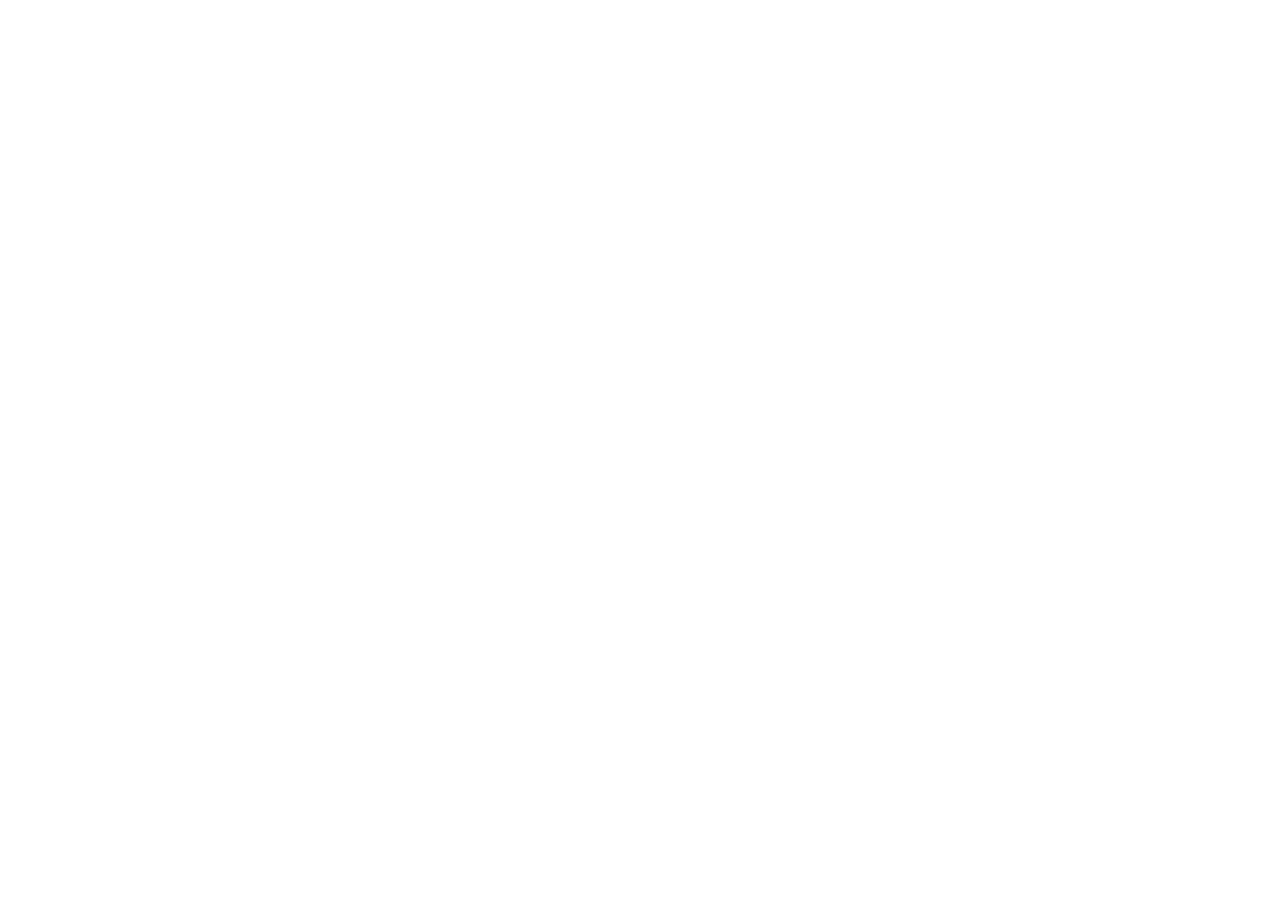
==== commit 63297248: "Add files via upload" ====
--- a/index.html
+++ b/index.html
@@ -1,269 +1,254 @@
-<!DOCTYPE html>
-<html lang="en">
-<head>
-    <meta charset="UTF-8">
-    <meta name="viewport" content="width=device-width, initial-scale=1.0, viewport-fit=cover">
-    <title>LifeTrack · Habit and Wellness Tracker</title>
-    <meta name="description" content="LifeTrack helps you track daily habits, goals, reading, focus, and wellness progress, with optional Google Drive sync and read-only Google Fit or Google Health summaries.">
-    <meta name="google-site-verification" content="VUvUIpObcq8B8fJxpyTdOtFRyDV-gneoDYOLW3EzlEM">
-    <meta name="theme-color" content="#eef3ff">
-    <link rel="icon" type="image/png" href="lifetrack-logo.png">
-    <link rel="apple-touch-icon" href="lifetrack-logo-192.png">
-    <link rel="manifest" href="manifest.webmanifest">
-    <script src="pwa.js" defer></script>
-    <link rel="stylesheet" href="dashboard.css">
-    <link rel="stylesheet" href="auth.css">
-</head>
-<body class="auth-body">
-
-    <button type="button" class="auth-theme-toggle" id="authThemeToggle" aria-label="Toggle dark mode">🌙</button>
-
-    <main class="auth-card">
-        <div class="auth-logo">
-            <div class="logo-box">
-                <svg viewBox="0 0 100 100" xmlns="http://www.w3.org/2000/svg" role="img" aria-label="LifeTrack logo">
-                    <text x="50" y="56" text-anchor="middle" font-family="Arial, 'Segoe UI', sans-serif" font-weight="800" font-size="44" letter-spacing="-3" fill="#ffffff">LT</text>
-                    <g opacity="0.92">
-                        <rect x="24" y="80" width="11" height="9" rx="2" fill="#bfe3ff"/>
-                        <rect x="44.5" y="73" width="11" height="16" rx="2" fill="#bfe3ff"/>
-                        <rect x="65" y="64" width="11" height="25" rx="2" fill="#eafcff"/>
-                    </g>
-                </svg>
-            </div>
-            <div>
-                <h1>LifeTrack</h1>
-                <p>Build your life.</p>
-            </div>
-        </div>
-
-        <section class="auth-overview" aria-labelledby="authOverviewTitle">
-            <h2 id="authOverviewTitle">A simple space for daily progress</h2>
-            <p>LifeTrack helps you build routines and review your personal progress. Track daily habits, goals, reading, focus sessions, and wellness entries such as steps, water, sleep, and mood.</p>
-            <p>Google sign-in can back up your LifeTrack entries in the private app-data storage of your Google Drive account for use across your devices. If you choose to connect Google Fit or Google Health, LifeTrack reads activity and sleep summaries to show them in Fitness Today; it does not change your health records.</p>
-        </section>
-
-        <div class="auth-banner" id="authBanner" style="display:none"></div>
-
-        <h2 id="authTitle">Welcome back</h2>
-        <p class="auth-sub" id="authSub">Log in to keep your habit streaks going.</p>
-
-        <div class="auth-error" id="authError">Please enter your name to continue.</div>
-
-        <button type="button" class="auth-google" id="googleBtn">
-            <svg viewBox="0 0 48 48" width="18" height="18" aria-hidden="true"><path fill="#EA4335" d="M24 9.5c3.5 0 6.6 1.2 9.1 3.6l6.8-6.8C35.8 2.4 30.3 0 24 0 14.6 0 6.5 5.4 2.6 13.2l7.9 6.1C12.4 13.6 17.7 9.5 24 9.5z"/><path fill="#4285F4" d="M46.5 24.5c0-1.6-.1-3.1-.4-4.5H24v9h12.7c-.6 3-2.3 5.5-4.8 7.2l7.6 5.9c4.4-4.1 7-10.1 7-17.6z"/><path fill="#FBBC05" d="M10.5 28.7A14.5 14.5 0 0 1 9.5 24c0-1.6.3-3.2.8-4.7l-7.9-6.1A24 24 0 0 0 0 24c0 3.9.9 7.5 2.6 10.8l7.9-6.1z"/><path fill="#34A853" d="M24 48c6.5 0 12-2.1 16-5.8l-7.6-5.9c-2.1 1.4-4.9 2.3-8.4 2.3-6.3 0-11.6-4.1-13.5-9.8l-7.9 6.1C6.5 42.6 14.6 48 24 48z"/></svg>
-            Continue with Google
-        </button>
-        <div class="auth-divider"><span>or use a name</span></div>
-
-        <form id="authForm" novalidate>
-            <div class="auth-field">
-                <label for="authName">Full name</label>
-                <input id="authName" type="text" placeholder="e.g. Suraj Shukla" autocomplete="name" required>
-            </div>
-
-            <div class="auth-field">
-                <label for="authEmail">Email <span style="font-weight:400">(optional)</span></label>
-                <input id="authEmail" type="email" placeholder="you@example.com" autocomplete="email">
-            </div>
-
-            <div class="auth-row">
-                <label class="auth-remember">
-                    <input type="checkbox" id="authRemember" checked>
-                    Remember me
-                </label>
-                <span id="authModeSwitch" style="cursor:pointer; color:var(--primary); font-weight:700;">New here? Create account</span>
-            </div>
-
-            <button type="submit" class="primary-button auth-submit" id="authSubmitBtn">Log In</button>
-            <button type="button" class="secondary-button auth-guest" id="guestBtn">Continue as Guest</button>
-        </form>
-    </main>
-
-    <footer class="auth-footer">
-        Google sign-in keeps your LifeTrack data in your private Google Drive app storage. Name and guest accounts stay on this device.
-        <a href="privacy.html">Privacy policy</a>
-        <a href="terms.html">Terms of Service</a>
-    </footer>
-
-<script src="config.js"></script>
-<script>
-(function () {
-    "use strict";
-
-    // ---- theme (shared "lifetrack-theme" key with the dashboard) ----
-    const themeBtn = document.getElementById("authThemeToggle");
-
-    function setTheme(isDark) {
-        document.body.classList.toggle("dark", isDark);
-        themeBtn.textContent = isDark ? "☀" : "🌙";
-        localStorage.setItem("lifetrack-theme", isDark ? "dark" : "light");
-    }
-    themeBtn.addEventListener("click", () => setTheme(!document.body.classList.contains("dark")));
-    setTheme(localStorage.getItem("lifetrack-theme") === "dark");
-
-    // ---- already logged in? let them jump back in, but don't force it ----
-    const existingUser = JSON.parse(localStorage.getItem("lifetrack-user") || "null");
-    if (existingUser && existingUser.name) {
-        const banner = document.getElementById("authBanner");
-        banner.textContent = "";
-        const strong = document.createElement("strong");
-        strong.textContent = existingUser.name;
-        const link = document.createElement("a");
-        link.href = "dashboard.html";
-        link.textContent = "go to Dashboard";
-        link.style.cssText = "color:var(--primary-strong); font-weight:700;";
-        banner.append("Logged in as ", strong, " — ", link, ", or log in below as someone else.");
-        banner.style.display = "block";
-    }
-
-    // ---- login / create-account toggle (cosmetic — both just save + redirect) ----
-    const title = document.getElementById("authTitle");
-    const sub = document.getElementById("authSub");
-    const submitBtn = document.getElementById("authSubmitBtn");
-    const modeSwitch = document.getElementById("authModeSwitch");
-    let isSignup = false;
-
-    modeSwitch.addEventListener("click", () => {
-        isSignup = !isSignup;
-        if (isSignup) {
-            title.textContent = "Create your account";
-            sub.textContent = "Set up LifeTrack to start tracking your habits.";
-            submitBtn.textContent = "Create Account";
-            modeSwitch.textContent = "Already have an account? Log in";
-        } else {
-            title.textContent = "Welcome back";
-            sub.textContent = "Log in to keep your habit streaks going.";
-            submitBtn.textContent = "Log In";
-            modeSwitch.textContent = "New here? Create account";
-        }
-    });
-
-    // ---- prefill remembered name (from a previous logout) ----
-    const rememberedName = localStorage.getItem("lifetrack-remember-name");
-    if (rememberedName) document.getElementById("authName").value = rememberedName;
-
-    const form = document.getElementById("authForm");
-    const errorBox = document.getElementById("authError");
-
-    // uid decides which private data slot this person gets in this browser
-    function login(name, email, extra) {
-        const cleanName = name.trim();
-        const user = Object.assign({ name: cleanName, email: email.trim() }, extra || {});
-        if (user.provider !== "google") {
-            sessionStorage.removeItem("lifetrack-drive-token");
-            sessionStorage.removeItem("lifetrack-gtoken");
-        }
-        if (!user.uid) user.uid = "n_" + cleanName.toLowerCase().replace(/\s+/g, " ");
-        localStorage.setItem("lifetrack-user", JSON.stringify(user));
-        if (document.getElementById("authRemember").checked) {
-            localStorage.setItem("lifetrack-remember-name", cleanName);
-        } else {
-            localStorage.removeItem("lifetrack-remember-name");
-        }
-        window.location.href = "dashboard.html";
-    }
-
-    form.addEventListener("submit", (event) => {
-        event.preventDefault();
-        const name = document.getElementById("authName").value;
-        const email = document.getElementById("authEmail").value;
-
-        if (!name.trim()) {
-            errorBox.textContent = "Please enter your name to continue.";
-            errorBox.classList.add("show");
-            document.getElementById("authName").focus();
-            return;
-        }
-        errorBox.classList.remove("show");
-        login(name, email);
-    });
-
-    document.getElementById("guestBtn").addEventListener("click", () => {
-        login("Guest", "", { uid: "guest" });
-    });
-
-    // ---- Google sign-in (Client ID lives in config.js, users never see it) ----
-    const CFG = window.LT_CONFIG || {};
-    const GID = CFG.GOOGLE_CLIENT_ID || "";
-    const DRIVE_SCOPE = "https://www.googleapis.com/auth/drive.appdata";
-    const HEALTH_SCOPES = Boolean(CFG.GOOGLE_FIT) ? [
-        "https://www.googleapis.com/auth/fitness.activity.read",
-        "https://www.googleapis.com/auth/fitness.sleep.read"
-    ] : Boolean(CFG.GOOGLE_HEALTH) ? [
-        "https://www.googleapis.com/auth/googlehealth.activity_and_fitness.readonly",
-        "https://www.googleapis.com/auth/googlehealth.sleep.readonly"
-    ] : [];
-    const LOGIN_SCOPES = ["openid", "email", "profile", DRIVE_SCOPE, ...HEALTH_SCOPES];
-    const gReady = /^[0-9]+-.+\.apps\.googleusercontent\.com$/.test(GID);
-
-    function showError(text) {
-        errorBox.textContent = text;
-        errorBox.classList.add("show");
-    }
-
-    function loadGIS() {
-        return new Promise((resolve, reject) => {
-            if (window.google && google.accounts && google.accounts.oauth2) { resolve(); return; }
-            const s = document.createElement("script");
-            s.src = "https://accounts.google.com/gsi/client";
-            s.async = true;
-            s.onload = () => resolve();
-            s.onerror = () => reject(new Error("Could not load Google sign-in. Check your internet connection."));
-            document.head.appendChild(s);
-        });
-    }
-
-    // preload so the Google window opens instantly on tap (needed on phones)
-    if (gReady && location.protocol !== "file:") loadGIS().catch(() => {});
-
-    document.getElementById("googleBtn").addEventListener("click", async () => {
-        if (location.protocol === "file:") {
-            showError("Google login works on the online website, not from a file on your computer.");
-            return;
-        }
-        if (!gReady) {
-            showError("Google login is not set up yet. (Site owner: add the Client ID in config.js.)");
-            return;
-        }
-        try { await loadGIS(); } catch (e) { showError(e.message); return; }
-        const client = google.accounts.oauth2.initTokenClient({
-            client_id: GID,
-            scope: LOGIN_SCOPES.join(" "),
-            include_granted_scopes: false,
-            callback: async (resp) => {
-                if (resp.error) { showError(`Google sign-in was cancelled or blocked (${resp.error}).`); return; }
-                try {
-                    const grantedScopes = new Set(String(resp.scope || LOGIN_SCOPES.join(" ")).split(/\s+/));
-                    if (!grantedScopes.has(DRIVE_SCOPE)) {
-                        sessionStorage.removeItem("lifetrack-drive-token");
-                        sessionStorage.removeItem("lifetrack-gtoken");
-                        showError("Allow Google Drive app-data access to enable secure syncing across your devices.");
-                        return;
-                    }
-                    const expiry = Date.now() + (Number(resp.expires_in || 3600) - 60) * 1000;
-                    sessionStorage.setItem("lifetrack-drive-token", JSON.stringify({ token: resp.access_token, exp: expiry }));
-                    if (HEALTH_SCOPES.length && HEALTH_SCOPES.every((scope) => grantedScopes.has(scope))) {
-                        sessionStorage.setItem("lifetrack-gtoken", JSON.stringify({ token: resp.access_token, exp: expiry, scopes: HEALTH_SCOPES.join(" ") }));
-                    } else {
-                        sessionStorage.removeItem("lifetrack-gtoken");
-                    }
-                    const r = await fetch("https://www.googleapis.com/oauth2/v3/userinfo", { headers: { Authorization: `Bearer ${resp.access_token}` } });
-                    if (!r.ok) throw new Error(`HTTP ${r.status}`);
-                    const u = await r.json();
-                    login(u.name || u.email || "Google user", u.email || "", {
-                        uid: "g_" + (u.sub || u.email),
-                        picture: u.picture || "",
-                        provider: "google"
-                    });
-                } catch (e) {
-                    showError(`Signed in, but Google would not share your profile (${e.message}).`);
-                }
-            },
-            error_callback: () => showError("The Google window was closed or blocked. Allow pop-ups for this site and try again.")
-        });
-        client.requestAccessToken({ prompt: "select_account" });
-    });
-})();
-</script>
-</body>
-</html>
+<!DOCTYPE html>
+<html lang="en">
+<head>
+    <meta charset="UTF-8">
+    <meta name="viewport" content="width=device-width, initial-scale=1.0, viewport-fit=cover">
+    <title>LifeTrack · Habit and Wellness Tracker</title>
+    <meta name="description" content="LifeTrack helps you track daily habits, goals, reading, focus, and wellness progress, with optional Google Drive sync and read-only Google Fit or Google Health summaries.">
+    <meta name="google-site-verification" content="VUvUIpObcq8B8fJxpyTdOtFRyDV-gneoDYOLW3EzlEM">
+    <meta name="theme-color" content="#e9edf4">
+    <link rel="icon" type="image/png" href="lifetrack-logo.png" media="(prefers-color-scheme: light)" data-theme-icon="light">
+    <link rel="icon" type="image/png" href="lifetrack-logo-dark.png" media="(prefers-color-scheme: dark)" data-theme-icon="dark">
+    <link rel="apple-touch-icon" href="lifetrack-logo-192.png">
+    <link rel="manifest" href="manifest.webmanifest">
+    <script src="config.js"></script>
+    <script src="app-redirect.js"></script>
+    <script src="pwa.js" defer></script>
+    <link rel="stylesheet" href="dashboard.css">
+    <link rel="stylesheet" href="auth.css">
+</head>
+<body class="auth-body">
+
+    <button type="button" class="auth-theme-toggle" id="authThemeToggle" aria-label="Toggle dark mode">🌙</button>
+
+    <main class="auth-card">
+        <div class="auth-logo">
+            <div class="logo-box">
+                <img class="logo-image-light" src="lifetrack-logo.png" alt="LifeTrack logo">
+                <img class="logo-image-dark" src="lifetrack-logo-dark.png" alt="">
+            </div>
+            <div>
+                <h1>LifeTrack</h1>
+                <p>Build your life.</p>
+            </div>
+        </div>
+
+        <section class="auth-overview" aria-labelledby="authOverviewTitle">
+            <h2 id="authOverviewTitle">A simple space for daily progress</h2>
+            <p>LifeTrack helps you build routines and review your personal progress. Track daily habits, goals, reading, focus sessions, and wellness entries such as steps, water, sleep, and mood.</p>
+            <p>Google sign-in can back up your LifeTrack entries in the private app-data storage of your Google Drive account for use across your devices. If you choose to connect Google Fit or Google Health, LifeTrack reads activity and sleep summaries to show them in Fitness Today; it does not change your health records.</p>
+        </section>
+
+        <div class="auth-banner" id="authBanner" style="display:none"></div>
+
+        <h2 id="authTitle">Welcome back</h2>
+        <p class="auth-sub" id="authSub">Log in to keep your habit streaks going.</p>
+
+        <div class="auth-error" id="authError">Please enter your name to continue.</div>
+
+        <button type="button" class="auth-google" id="googleBtn">
+            <svg viewBox="0 0 48 48" width="18" height="18" aria-hidden="true"><path fill="#EA4335" d="M24 9.5c3.5 0 6.6 1.2 9.1 3.6l6.8-6.8C35.8 2.4 30.3 0 24 0 14.6 0 6.5 5.4 2.6 13.2l7.9 6.1C12.4 13.6 17.7 9.5 24 9.5z"/><path fill="#4285F4" d="M46.5 24.5c0-1.6-.1-3.1-.4-4.5H24v9h12.7c-.6 3-2.3 5.5-4.8 7.2l7.6 5.9c4.4-4.1 7-10.1 7-17.6z"/><path fill="#FBBC05" d="M10.5 28.7A14.5 14.5 0 0 1 9.5 24c0-1.6.3-3.2.8-4.7l-7.9-6.1A24 24 0 0 0 0 24c0 3.9.9 7.5 2.6 10.8l7.9-6.1z"/><path fill="#34A853" d="M24 48c6.5 0 12-2.1 16-5.8l-7.6-5.9c-2.1 1.4-4.9 2.3-8.4 2.3-6.3 0-11.6-4.1-13.5-9.8l-7.9 6.1C6.5 42.6 14.6 48 24 48z"/></svg>
+            Continue with Google
+        </button>
+        <div class="auth-divider"><span>or use a name</span></div>
+
+        <form id="authForm" novalidate>
+            <div class="auth-field">
+                <label for="authName">Full name</label>
+                <input id="authName" type="text" placeholder="e.g. Suraj Shukla" autocomplete="name" required>
+            </div>
+
+            <div class="auth-field">
+                <label for="authEmail">Email <span style="font-weight:400">(optional)</span></label>
+                <input id="authEmail" type="email" placeholder="you@example.com" autocomplete="email">
+            </div>
+
+            <div class="auth-row">
+                <label class="auth-remember">
+                    <input type="checkbox" id="authRemember" checked>
+                    Remember me
+                </label>
+                <span id="authModeSwitch" style="cursor:pointer; color:var(--primary); font-weight:700;">New here? Create account</span>
+            </div>
+
+            <button type="submit" class="primary-button auth-submit" id="authSubmitBtn">Log In</button>
+            <button type="button" class="secondary-button auth-guest" id="guestBtn">Continue as Guest</button>
+        </form>
+    </main>
+
+    <footer class="auth-footer">
+        Google sign-in keeps your LifeTrack data in your private Google Drive app storage. Name and guest accounts stay on this device.
+        <a href="privacy.html">Privacy policy</a>
+        <a href="terms.html">Terms of Service</a>
+    </footer>
+
+<script>
+(function () {
+    "use strict";
+    if (window.LT_REDIRECTING) return;
+
+    // ---- theme (shared "lifetrack-theme" key with the dashboard) ----
+    const themeBtn = document.getElementById("authThemeToggle");
+
+    function setTheme(isDark) {
+        document.body.classList.toggle("dark", isDark);
+        document.querySelector('meta[name="theme-color"]').content = isDark ? "#05070c" : "#e9edf4";
+        themeBtn.textContent = isDark ? "☀" : "🌙";
+        document.querySelectorAll("[data-theme-icon]").forEach((icon) => {
+            icon.media = icon.dataset.themeIcon === (isDark ? "dark" : "light") ? "all" : "not all";
+        });
+        localStorage.setItem("lifetrack-theme", isDark ? "dark" : "light");
+    }
+    themeBtn.addEventListener("click", () => setTheme(!document.body.classList.contains("dark")));
+    setTheme(localStorage.getItem("lifetrack-theme") === "dark");
+
+    const callbackError = document.getElementById("authError");
+    const authQuery = new URLSearchParams(window.location.search);
+    const googleErrors = {
+        state: "Google sign-in could not be verified. Please try again.",
+        expired_state: "Google sign-in timed out. Please try again.",
+        refresh_token: "Google did not provide ongoing access. Please sign in again and approve the requested access.",
+        drive_scope: "Allow Google Drive app-data access to enable secure syncing.",
+        authorization: "Google sign-in could not be completed. Check Worker and OAuth configuration, then try again."
+    };
+    if (authQuery.has("googleError")) {
+        callbackError.textContent = googleErrors[authQuery.get("googleError")] || "Google sign-in could not be completed. Please try again.";
+        callbackError.classList.add("show");
+    }
+    if (authQuery.get("google") === "connected") {
+        fetch("/api/auth/session", { credentials: "same-origin", cache: "no-store" })
+            .then(async (response) => {
+                if (!response.ok) throw new Error(`Session setup failed (HTTP ${response.status}).`);
+                const session = await response.json();
+                if (!session.user || session.user.provider !== "google" || !session.user.uid) {
+                    throw new Error("Google did not return a valid LifeTrack account.");
+                }
+                localStorage.setItem("lifetrack-user", JSON.stringify(session.user));
+                localStorage.setItem("lifetrack-remember-name", session.user.name);
+                window.location.replace("dashboard.html");
+            })
+            .catch((error) => {
+                console.error("LifeTrack could not finish Google sign-in.", error);
+                callbackError.textContent = "Google connected, but LifeTrack could not restore the session. Please try again.";
+                callbackError.classList.add("show");
+            });
+        return;
+    }
+
+    // ---- if a Google/local account is already remembered, skip the login page on open ----
+    const existingUser = JSON.parse(localStorage.getItem("lifetrack-user") || "null");
+    const forceLogin = new URLSearchParams(window.location.search).has("forceLogin");
+    if (existingUser && existingUser.name && !forceLogin && !authQuery.has("googleError")) {
+        window.location.replace("dashboard.html");
+        return;
+    }
+    if (existingUser && existingUser.name) {
+        const banner = document.getElementById("authBanner");
+        banner.textContent = "";
+        const strong = document.createElement("strong");
+        strong.textContent = existingUser.name;
+        const link = document.createElement("a");
+        link.href = "dashboard.html";
+        link.textContent = "go to Dashboard";
+        link.style.cssText = "color:var(--primary-strong); font-weight:700;";
+        const other = document.createElement("a");
+        other.href = "index.html?forceLogin=1";
+        other.textContent = "log in as someone else";
+        other.style.cssText = "color:var(--primary-strong); font-weight:700;";
+        banner.append("Logged in as ", strong, " — ", link, ", or ", other, ".");
+        banner.style.display = "block";
+    }
+
+    // ---- login / create-account toggle (cosmetic — both just save + redirect) ----
+    const title = document.getElementById("authTitle");
+    const sub = document.getElementById("authSub");
+    const submitBtn = document.getElementById("authSubmitBtn");
+    const modeSwitch = document.getElementById("authModeSwitch");
+    let isSignup = false;
+
+    modeSwitch.addEventListener("click", () => {
+        isSignup = !isSignup;
+        if (isSignup) {
+            title.textContent = "Create your account";
+            sub.textContent = "Set up LifeTrack to start tracking your habits.";
+            submitBtn.textContent = "Create Account";
+            modeSwitch.textContent = "Already have an account? Log in";
+        } else {
+            title.textContent = "Welcome back";
+            sub.textContent = "Log in to keep your habit streaks going.";
+            submitBtn.textContent = "Log In";
+            modeSwitch.textContent = "New here? Create account";
+        }
+    });
+
+    // ---- prefill remembered name (from a previous logout) ----
+    const rememberedName = localStorage.getItem("lifetrack-remember-name");
+    if (rememberedName) document.getElementById("authName").value = rememberedName;
+
+    const form = document.getElementById("authForm");
+    const errorBox = document.getElementById("authError");
+
+    // uid decides which private data slot this person gets in this browser
+    function login(name, email, extra) {
+        const cleanName = name.trim();
+        const user = Object.assign({ name: cleanName, email: email.trim(), provider: "local" }, extra || {});
+        if (user.provider !== "google") {
+            sessionStorage.removeItem("lifetrack-drive-token");
+            sessionStorage.removeItem("lifetrack-gtoken");
+        }
+        if (!user.uid) user.uid = "n_" + cleanName.toLowerCase().replace(/\s+/g, " ");
+        localStorage.setItem("lifetrack-user", JSON.stringify(user));
+        if (document.getElementById("authRemember").checked) {
+            localStorage.setItem("lifetrack-remember-name", cleanName);
+        } else {
+            localStorage.removeItem("lifetrack-remember-name");
+        }
+        window.location.href = "dashboard.html";
+    }
+
+    form.addEventListener("submit", (event) => {
+        event.preventDefault();
+        const name = document.getElementById("authName").value;
+        const email = document.getElementById("authEmail").value;
+
+        if (!name.trim()) {
+            errorBox.textContent = "Please enter your name to continue.";
+            errorBox.classList.add("show");
+            document.getElementById("authName").focus();
+            return;
+        }
+        errorBox.classList.remove("show");
+        login(name, email);
+    });
+
+    document.getElementById("guestBtn").addEventListener("click", () => {
+        login("Guest", "", { uid: "guest" });
+    });
+
+    // ---- Google sign-in starts the same-origin Worker OAuth flow ----
+    const CFG = window.LT_CONFIG || {};
+    const GID = CFG.GOOGLE_CLIENT_ID || "";
+    const gReady = /^[0-9]+-.+\.apps\.googleusercontent\.com$/.test(GID);
+
+    function showError(text) {
+        errorBox.textContent = text;
+        errorBox.classList.add("show");
+    }
+
+    document.getElementById("googleBtn").addEventListener("click", (event) => {
+        event.preventDefault();
+        if (location.protocol === "file:") {
+            showError("Google login works on the online website, not from a file on your computer.");
+            return;
+        }
+        if (!gReady) {
+            showError("Google login is not set up yet. (Site owner: add the Client ID in config.js.)");
+            return;
+        }
+        window.location.assign("/api/auth/google/start?returnTo=index.html");
+    });
+
+})();
+</script>
+</body>
+</html>
--- a/dashboard.css
+++ b/dashboard.css
@@ -1,2309 +1,2423 @@
-:root {
-    --bg: #eef3ff;
-    --panel: #ffffff;
-    --panel-soft: #f2f6ff;
-    --text: #0f1e3d;
-    --muted: #5b6f92;
-    --line: #dbe6f8;
-    --primary: #2563eb;
-    --primary-strong: #1d4ed8;
-    --primary-glow: rgba(37, 99, 235, 0.20);
-    --accent: #0891b2;
-    --accent-glow: rgba(8, 145, 178, 0.20);
-    --tertiary: #1e40af;
-    --track: #dbe6f8;
-    --rail: #0b1730;
-    --rail-text: #eef5ff;
-    --rail-muted: #9db3d8;
-    --rail-active-glow: rgba(96, 165, 250, 0.20);
-    font-family: Inter, ui-sans-serif, system-ui, -apple-system, BlinkMacSystemFont, "Segoe UI", sans-serif;
-    --sidebar-closed: 68px;
-    --sidebar-open: 240px;
-}
-
-* {
-    box-sizing: border-box;
-}
-
-html {
-    background: var(--bg);
-}
-
-body {
-    min-width: 0;
-    min-height: 100vh;
-    margin: 0;
-    overflow-x: hidden;
-    color: var(--text);
-    background: var(--bg);
-    transition: background 200ms ease, color 200ms ease;
-}
-
-/* ---------- Dark mode: shining blue-black ---------- */
-body.dark {
-    --bg: #04070d;
-    --panel: #0a1120;
-    --panel-soft: #0d1830;
-    --text: #eaf3ff;
-    --muted: #8ea3c7;
-    --line: #1c2942;
-    --primary: #4da6ff;
-    --primary-strong: #7cc3ff;
-    --primary-glow: rgba(77, 166, 255, 0.38);
-    --accent: #22d3ee;
-    --accent-glow: rgba(34, 211, 238, 0.32);
-    --tertiary: #60a5fa;
-    --track: #16223a;
-    --rail: #010308;
-    --rail-text: #eaf6ff;
-    --rail-muted: #7f97bd;
-    --rail-active-glow: rgba(77, 166, 255, 0.28);
-}
-
-body.dark::before {
-    content: "";
-    position: fixed;
-    inset: 0;
-    z-index: -1;
-    pointer-events: none;
-    background:
-        radial-gradient(560px 420px at 8% 6%, rgba(77, 166, 255, 0.10), transparent 60%),
-        radial-gradient(620px 460px at 96% 88%, rgba(34, 211, 238, 0.08), transparent 60%);
-}
-
-button,
-select,
-input {
-    font: inherit;
-    letter-spacing: 0;
-}
-
-button {
-    touch-action: manipulation;
-}
-
-button:focus-visible,
-select:focus-visible,
-input:focus-visible {
-    outline: 3px solid var(--primary-glow);
-    outline-offset: 2px;
-}
-
-.app { min-height: calc(100vh - 48px); }
-
-.sidebar {
-    position: fixed;
-    inset: 0 auto 0 0;
-    z-index: 40;
-    display: flex;
-    flex-direction: column;
-    align-items: stretch;
-    gap: 8px;
-    width: var(--sidebar-closed);
-    height: 100dvh;
-    padding: 12px 9px;
-    overflow-x: hidden;
-    overflow-y: auto;
-    color: var(--rail-text);
-    border-right: 1px solid rgba(255, 255, 255, 0.10);
-    background: var(--rail);
-    box-shadow: 8px 0 24px rgba(5, 15, 35, 0.16);
-    transition: width 200ms ease;
-}
-
-.sidebar:hover,
-.sidebar:focus-within {
-    width: var(--sidebar-open);
-}
-
-.logo,
-.nav-item,
-.theme-button,
-.topbar,
-.top-actions,
-.panel-header,
-.user-info,
-.progress-content,
-.add-habit {
-    display: flex;
-    align-items: center;
-}
-
-.logo {
-    flex: 0 0 auto;
-    min-width: 220px;
-    gap: 12px;
-    margin: 0 0 12px;
-}
-
-.logo-box,
-.profile {
-    display: grid;
-    width: 44px;
-    min-width: 44px;
-    height: 44px;
-    place-items: center;
-    border-radius: 10px;
-    font-weight: 800;
-    overflow: hidden;
-}
-
-.logo-box {
-    color: #ffffff;
-    background: linear-gradient(145deg, #3b82f6, #0891b2);
-    box-shadow: 0 4px 14px rgba(37, 99, 235, 0.35);
-}
-
-.logo-box svg {
-    width: 100%;
-    height: 100%;
-}
-
-.profile {
-    color: #ffffff;
-    background: linear-gradient(145deg, #2563eb, #0891b2);
-    box-shadow: 0 4px 12px rgba(37, 99, 235, 0.30);
-}
-
-.logo-text,
-.quote-box {
-    opacity: 0;
-    transform: translateX(-8px);
-    transition: opacity 160ms ease 40ms, transform 220ms cubic-bezier(0.2, 0.8, 0.2, 1) 40ms;
-}
-
-.sidebar:hover .nav-text,
-.sidebar:focus-within .nav-text {
-    opacity: 1;
-    transform: translateX(0);
-}
-
-.sidebar:hover .logo-text,
-.sidebar:focus-within .logo-text,
-.sidebar:hover .quote-box,
-.sidebar:focus-within .quote-box {
-    opacity: 1;
-    transform: translateX(0);
-}
-
-.logo-text,
-.nav-text {
-    min-width: 0;
-    overflow: hidden;
-    text-overflow: ellipsis;
-    white-space: nowrap;
-}
-
-.nav-text {
-    opacity: 1;
-    transform: none;
-}
-
-.sidebar .nav-text {
-    opacity: 0;
-    transform: translateX(-8px);
-    transition: opacity 160ms ease 40ms, transform 220ms cubic-bezier(0.2, 0.8, 0.2, 1) 40ms;
-}
-
-.sidebar:hover .nav-text,
-.sidebar:focus-within .nav-text {
-    opacity: 1;
-    transform: translateX(0);
-}
-
-.logo h2,
-.logo p,
-.panel h2,
-.page-card h2 {
-    margin: 0;
-    overflow-wrap: anywhere;
-}
-
-.logo h2 {
-    font-size: 18px;
-}
-
-.logo p {
-    margin-top: 2px;
-    color: var(--rail-muted);
-    font-size: 12px;
-}
-
-.nav-item, .theme-button {
-    display: inline-flex;
-    align-items: center;
-    justify-content: center;
-    gap: 8px;
-    min-width: 0;
-    min-height: 40px;
-    padding: 7px 12px;
-    color: var(--muted);
-    border: 1px solid var(--line);
-    border-radius: 9px;
-    background: var(--panel);
-    cursor: pointer;
-    font-size: 13px;
-    font-weight: 700;
-    text-align: center;
-    white-space: nowrap;
-    transition: color 160ms ease, background 160ms ease, border-color 160ms ease, box-shadow 160ms ease;
-}
-
-.navigation {
-    display: grid;
-    flex: 0 0 auto;
-    gap: 6px;
-    min-width: 220px;
-}
-
-.sidebar .nav-item,
-.sidebar .theme-button {
-    justify-content: flex-start;
-    width: 220px;
-    min-width: 220px;
-    min-height: 42px;
-    color: var(--rail-muted);
-    border-color: transparent;
-    background: transparent;
-    text-align: left;
-}
-
-.sidebar .nav-item:hover,
-.sidebar .theme-button:hover,
-.sidebar .nav-item.active {
-    color: var(--rail-text);
-    border-color: rgba(77, 166, 255, 0.35);
-    background: rgba(77, 166, 255, 0.12);
-}
-
-.sidebar .nav-item.active {
-    box-shadow: inset 3px 0 0 #4da6ff, 0 0 16px var(--rail-active-glow);
-}
-
-.nav-icon {
-    display: grid;
-    width: 28px;
-    min-width: 28px;
-    height: 28px;
-    place-items: center;
-    font-size: 17px;
-    line-height: 1;
-}
-
-.nav-item:hover, .theme-button:hover, .nav-item.active {
-    color: var(--primary-strong);
-    background: var(--panel-soft);
-    border-color: var(--primary);
-}
-.nav-item.active { box-shadow: 0 0 0 2px var(--primary-glow); }
-.theme-button { color: var(--text); }
-
-.sidebar-bottom {
-    display: grid;
-    flex: 0 0 auto;
-    min-width: 220px;
-    gap: 10px;
-    margin-top: auto;
-}
-
-.sidebar .theme-button {
-    margin-top: 0;
-}
-
-.quote-box {
-    width: 220px;
-    padding: 14px;
-    overflow: hidden;
-    border: 1px solid rgba(77, 166, 255, 0.16);
-    border-radius: 8px;
-    background: rgba(77, 166, 255, 0.08);
-}
-
-.quote-box small,
-.eyebrow,
-.stat-title {
-    color: var(--muted);
-    font-size: 11px;
-    font-weight: 800;
-    letter-spacing: 0;
-}
-
-.quote-box small {
-    color: #9db3d8;
-}
-
-.quote-box p {
-    margin: 8px 0 0;
-    color: var(--rail-text);
-    font-size: 13px;
-    line-height: 1.45;
-    overflow-wrap: anywhere;
-}
-
-.main-content {
-    width: calc(100% - var(--sidebar-closed));
-    min-width: 0;
-    min-height: calc(100vh - 48px);
-    margin-left: var(--sidebar-closed);
-    padding: 34px clamp(24px, 4vw, 64px) 44px;
-}
-
-.topbar,
-.section {
-    width: min(100%, 1500px);
-    margin-right: auto;
-    margin-left: auto;
-}
-
-.topbar {
-    justify-content: space-between;
-    gap: 24px;
-    margin-bottom: 28px;
-}
-
-.topbar > *,
-.top-actions,
-.user-info,
-.panel-header > * {
-    min-width: 0;
-}
-
-.topbar h1 {
-    margin: 5px 0 0;
-    font-size: 34px;
-    line-height: 1.12;
-    overflow-wrap: anywhere;
-}
-
-.top-actions {
-    flex-wrap: wrap;
-    justify-content: flex-end;
-    gap: 10px;
-}
-
-select,
-input {
-    height: 42px;
-    max-width: 100%;
-    color: var(--text);
-    border: 1px solid var(--line);
-    border-radius: 8px;
-    background: var(--panel);
-    box-shadow: 0 1px 2px rgba(15, 47, 95, 0.03);
-    transition: border-color 160ms ease, box-shadow 160ms ease, background 200ms ease, color 200ms ease;
-}
-
-select:focus,
-input:focus {
-    border-color: var(--primary);
-}
-
-select {
-    min-width: 126px;
-    padding: 0 34px 0 12px;
-    cursor: pointer;
-}
-
-input {
-    width: min(360px, 100%);
-    min-width: 0;
-    padding: 0 12px;
-}
-
-.user-info {
-    gap: 9px;
-}
-
-.user-name {
-    min-width: 0;
-    overflow: hidden;
-    color: var(--muted);
-    font-weight: 700;
-    text-overflow: ellipsis;
-    white-space: nowrap;
-}
-
-.section {
-    display: none;
-}
-
-.active-section {
-    display: block;
-}
-
-.stats-grid,
-.main-grid,
-.bottom-grid {
-    display: grid;
-    gap: 16px;
-}
-
-.stats-grid {
-    grid-template-columns: repeat(3, minmax(0, 1fr));
-}
-
-.main-grid {
-    grid-template-columns: minmax(0, 1.7fr) minmax(300px, 0.8fr);
-    margin-top: 16px;
-}
-
-.streak-panel {
-    display: flex;
-    min-height: 0;
-    flex-direction: column;
-}
-
-.habit-panel {
-    align-self: start;
-}
-
-.streak-panel .streak-list {
-    min-height: 0;
-    flex: 1;
-    overflow-y: auto;
-    align-content: start;
-}
-
-.bottom-grid {
-    grid-template-columns: repeat(2, minmax(0, 1fr));
-    margin-top: 16px;
-}
-
-.completion-panel { display: flex; flex-direction: column; }
-
-.panel,
-.stat-card,
-.page-card {
-    min-width: 0;
-    border: 1px solid var(--line);
-    border-radius: 12px;
-    background: var(--panel);
-    box-shadow: 0 10px 24px rgba(18, 52, 110, 0.06);
-    transition: background 200ms ease, border-color 200ms ease, box-shadow 200ms ease;
-}
-
-body.dark .panel,
-body.dark .stat-card,
-body.dark .page-card {
-    box-shadow: 0 10px 26px rgba(0, 0, 0, 0.45);
-}
-
-.panel,
-.page-card {
-    padding: 22px;
-}
-
-.stat-card {
-    padding: 19px;
-    border-top: 3px solid var(--primary);
-}
-
-body.dark .stat-card {
-    box-shadow: 0 10px 26px rgba(0, 0, 0, 0.45), 0 -1px 0 0 var(--primary-glow) inset;
-}
-
-.stat-card:nth-child(2) {
-    border-top-color: var(--accent);
-}
-
-body.dark .stat-card:nth-child(2) {
-    box-shadow: 0 10px 26px rgba(0, 0, 0, 0.45), 0 -1px 0 0 var(--accent-glow) inset;
-}
-
-.stat-card:nth-child(3) {
-    border-top-color: var(--tertiary);
-}
-
-.stat-card h2 {
-    margin: 8px 0 2px;
-    font-size: 34px;
-    line-height: 1;
-    overflow-wrap: anywhere;
-}
-
-.stat-card p,
-.page-card p {
-    margin: 0;
-    color: var(--muted);
-    overflow-wrap: anywhere;
-}
-
-.panel-header {
-    flex-wrap: wrap;
-    justify-content: space-between;
-    align-items: flex-start;
-    gap: 12px;
-    margin-bottom: 16px;
-}
-
-.panel h2,
-.page-card h2 {
-    margin-top: 3px;
-    font-size: 20px;
-    line-height: 1.2;
-}
-
-.secondary-button,
-.primary-button {
-    min-height: 40px;
-    max-width: 100%;
-    padding: 9px 14px;
-    overflow-wrap: anywhere;
-    color: #ffffff;
-    border: 1px solid var(--primary);
-    border-radius: 8px;
-    background: var(--primary);
-    box-shadow: 0 4px 12px var(--primary-glow);
-    cursor: pointer;
-    transition: background 160ms ease, border-color 160ms ease, transform 160ms ease, box-shadow 160ms ease;
-}
-
-.secondary-button {
-    color: var(--primary-strong);
-    background: transparent;
-    box-shadow: none;
-}
-
-.primary-button:hover {
-    border-color: var(--primary-strong);
-    background: var(--primary-strong);
-    box-shadow: 0 6px 18px var(--primary-glow);
-}
-
-.secondary-button:hover {
-    color: #ffffff;
-    background: var(--primary);
-    box-shadow: 0 4px 12px var(--primary-glow);
-}
-
-.primary-button:active,
-.secondary-button:active {
-    transform: translateY(1px);
-}
-
-.table-wrapper {
-    max-width: 100%;
-    overflow: auto;
-    border: 1px solid var(--line);
-    border-radius: 10px;
-    background: var(--panel-soft);
-}
-
-.habit-table {
-    width: 100%;
-    min-width: 800px;
-    border-collapse: collapse;
-}
-
-.habit-table th,
-.habit-table td {
-    min-width: 38px;
-    height: 42px;
-    padding: 7px;
-    border-right: 1px solid var(--line);
-    border-bottom: 1px solid var(--line);
-    text-align: center;
-}
-
-.habit-table th {
-    color: var(--muted);
-    font-size: 12px;
-    font-weight: 800;
-}
-
-.habit-table th:first-child,
-.habit-table td:first-child {
-    position: sticky;
-    left: 0;
-    z-index: 1;
-    min-width: 168px;
-    max-width: 168px;
-    overflow: hidden;
-    color: var(--text);
-    background: var(--panel);
-    text-align: left;
-    text-overflow: ellipsis;
-    white-space: nowrap;
-}
-
-.habit-table td:first-child {
-    cursor: grab;
-    touch-action: none;
-}
-
-.habit-table td:first-child:active {
-    cursor: grabbing;
-}
-
-.habit-table td:first-child.is-reorder-selected {
-    outline: 2px solid var(--primary);
-    outline-offset: -2px;
-}
-
-.habit-table tbody tr.is-dragging {
-    opacity: 0.55;
-}
-
-.habit-table tbody tr.drop-before td {
-    border-top: 2px solid var(--primary);
-}
-
-.habit-table tbody tr.drop-after td {
-    border-bottom: 2px solid var(--primary);
-}
-
-/* ---------- Habit tracker: clean rounded-square tick boxes ---------- */
-.habit-box {
-    position: relative;
-    display: inline-grid;
-    place-items: center;
-    width: 30px;
-    height: 30px;
-    vertical-align: middle;
-    cursor: pointer;
-    -webkit-tap-highlight-color: transparent;
-}
-
-.habit-box .habit-check {
-    position: absolute;
-    inset: 0;
-    z-index: 2;
-    width: 100%;
-    height: 100%;
-    min-width: 0;
-    margin: 0;
-    padding: 0;
-    border: 0;
-    opacity: 0;
-    cursor: pointer;
-    box-shadow: none;
-}
-
-.habit-box .box {
-    display: grid;
-    place-items: center;
-    width: 24px;
-    height: 24px;
-    border-radius: 8px;
-    border: 1.5px solid color-mix(in srgb, var(--muted) 45%, transparent);
-    background: var(--panel);
-    transition: transform 140ms ease, background 180ms ease, border-color 180ms ease, box-shadow 180ms ease;
-}
-
-body.dark .habit-box .box {
-    background: rgba(255, 255, 255, 0.02);
-    border-color: rgba(142, 163, 199, 0.32);
-}
-
-.habit-box:hover .box {
-    transform: translateY(-1px);
-    border-color: var(--primary);
-    box-shadow: 0 3px 8px var(--primary-glow);
-}
-
-.habit-box:active .box {
-    transform: scale(0.92);
-}
-
-.habit-box .habit-check:focus-visible + .box {
-    outline: 3px solid var(--primary-glow);
-    outline-offset: 2px;
-}
-
-.habit-box .box svg {
-    width: 14px;
-    height: 14px;
-    fill: none;
-    stroke: #ffffff;
-    stroke-width: 3.2;
-    stroke-linecap: round;
-    stroke-linejoin: round;
-    stroke-dasharray: 26;
-    stroke-dashoffset: 26;
-    transition: stroke-dashoffset 220ms ease 40ms;
-}
-
-.habit-box .habit-check:checked + .box {
-    border-color: transparent;
-    background: linear-gradient(160deg, var(--primary), var(--primary-strong));
-    box-shadow: 0 2px 6px var(--primary-glow);
-}
-
-body.dark .habit-box .habit-check:checked + .box {
-    background: linear-gradient(160deg, #4da6ff, #2f80e0);
-}
-
-body.dark .habit-box .box svg {
-    stroke: #05122a;
-}
-
-.habit-box .habit-check:checked + .box svg {
-    stroke-dashoffset: 0;
-}
-
-.habit-box .box.pop {
-    animation: boxPop 220ms ease-out;
-}
-
-@keyframes boxPop {
-    0% { transform: scale(0.9); }
-    60% { transform: scale(1.08); }
-    100% { transform: scale(1); }
-}
-
-/* future days: locked */
-.habit-box.locked,
-.habit-box.locked .habit-check {
-    cursor: not-allowed;
-}
-
-.habit-box.locked .box {
-    border-style: dashed;
-    border-color: var(--line);
-    background: transparent;
-    box-shadow: none;
-    opacity: 0.4;
-}
-
-.habit-box.locked:hover .box,
-.habit-box.locked:active .box {
-    transform: none;
-}
-
-.habit-table tbody tr:hover td:not(:first-child):not(.today-cell) {
-    background: color-mix(in srgb, var(--primary) 7%, transparent);
-}
-
-.table-wrapper {
-    border-radius: 14px;
-}
-
-/* ---------- Completed habits "8 / 155" ---------- */
-.stat-total {
-    font-size: 0.55em;
-    font-weight: 700;
-    color: var(--muted);
-}
-
-.ring-card p.hit {
-    color: var(--zone-green);
-    font-weight: 700;
-}
-
-.gauge-since {
-    margin-top: 2px;
-    font-size: 11px;
-    color: var(--muted);
-}
-
-/* ---------- Daily reminder ---------- */
-.daily-reminder {
-    display: grid;
-    gap: 12px;
-}
-
-.reminder-top {
-    display: flex;
-    align-items: center;
-    justify-content: space-between;
-    flex-wrap: wrap;
-    gap: 8px;
-}
-
-.reminder-date {
-    font-size: 13px;
-    font-weight: 800;
-    color: var(--muted);
-}
-
-.tier-badge {
-    padding: 4px 11px;
-    border-radius: 999px;
-    font-size: 12px;
-    font-weight: 800;
-    color: #ffffff;
-}
-
-.tier-red { background: var(--zone-red); }
-.tier-orange { background: var(--zone-orange); }
-.tier-yellow { background: var(--zone-yellow); color: #231a00; }
-.tier-green { background: var(--zone-green); color: #04210f; }
-
-.reminder-line {
-    margin: 0;
-    font-size: 13.5px;
-    line-height: 1.5;
-    color: var(--text);
-}
-
-.reminder-tiles {
-    display: grid;
-    grid-template-columns: repeat(4, minmax(0, 1fr));
-    gap: 8px;
-}
-
-.r-tile {
-    display: grid;
-    gap: 2px;
-    padding: 10px 6px;
-    text-align: center;
-    border: 1px solid var(--line);
-    border-radius: 10px;
-    background: var(--panel-soft);
-}
-
-.r-tile span { font-size: 18px; }
-.r-tile strong { font-size: 14px; color: var(--text); }
-.r-tile small { font-size: 11px; color: var(--muted); }
-
-.reminder-work h3 {
-    margin: 0 0 8px;
-    font-size: 14px;
-}
-
-.plan-task-action { display: flex; justify-content: flex-end; margin-top: 8px; }
-.plan-done { min-height: 34px; padding: 6px 12px; color: var(--primary-strong); border: 1px solid var(--line); border-radius: 8px; background: var(--panel); cursor: pointer; font-size: 12px; font-weight: 700; }
-.plan-done.done { color: var(--zone-green); border-color: var(--zone-green); background: color-mix(in srgb, var(--zone-green) 12%, var(--panel)); }
-.reminder-reading { display: grid; grid-template-columns: minmax(0, 1fr); align-items: stretch; gap: 10px; padding: 14px; border: 1px solid var(--line); border-radius: 10px; background: var(--panel-soft); }
-.reminder-reading h3 { margin: 4px 0; font-size: 15px; }
-.reminder-reading > div > strong, .reminder-reading > div > span { display: block; font-size: 12px; }
-.reminder-reading > div > span, .reminder-reading p { color: var(--muted); }
-.reminder-reading p { margin: 5px 0 0; font-size: 12px; }
-.reading-actions { display: flex; flex-wrap: wrap; justify-content: flex-end; gap: 8px; }
-.reading-actions .reading-online, .reading-actions .plan-done { display: inline-flex; flex: 0 1 160px; align-items: center; justify-content: center; min-width: 148px; min-height: 36px; padding: 7px 12px; box-sizing: border-box; font-size: 12px; line-height: 1.2; text-align: center; text-decoration: none; }
-.reading-actions .plan-done:disabled { opacity: 0.62; }
-.reading-book-copy { display: grid; gap: 4px; min-width: 0; }
-.reading-book-copy h3 { margin: 2px 0; font-size: 15px; }
-.reading-book-copy > strong, .reading-book-copy > span { font-size: 12px; }
-.reading-book-copy > span, .reading-book-copy > p { color: var(--muted); }
-.reading-book-copy > p { margin: 2px 0; font-size: 11.5px; }
-.reading-page-controls { display: flex; align-items: center; gap: 9px; margin-top: 4px; }
-.reading-page-controls button { width: 32px; height: 32px; color: var(--primary-strong); border: 1px solid var(--line); border-radius: 7px; background: var(--panel); cursor: pointer; font-weight: 800; }
-.reading-page-controls button:disabled { color: var(--muted); opacity: 0.5; cursor: default; }
-.reading-page-controls span { min-width: 110px; color: var(--text); font-size: 11px; font-weight: 700; text-align: center; }
-.reading-progress { height: 6px; overflow: hidden; border-radius: 4px; background: var(--track); }
-.reading-progress b { display: block; height: 100%; border-radius: inherit; background: var(--accent); transition: width 240ms ease; }
-.reading-progress-label { color: var(--muted); font-size: 10.5px; }
-.plan-done:disabled { color: var(--muted); opacity: 0.65; cursor: default; }
-.reading-goal-card { margin-bottom: 16px; }
-.reading-goal-card .hc-main { align-items: center; }
-.reading-edition { display: flex; align-items: center; justify-content: space-between; gap: 12px; color: var(--muted); font-size: 12px; font-weight: 700; }
-.reading-edition input { width: 90px; height: 36px; padding: 0 8px; text-align: center; }
-.reading-completed { margin: 0; padding-top: 9px; color: var(--muted); border-top: 1px solid var(--line); font-size: 11.5px; }
-
-.reminder-list {
-    display: grid;
-    gap: 6px;
-    margin: 0 0 6px;
-    padding: 0;
-    list-style: none;
-}
-
-.reminder-list li {
-    display: flex;
-    justify-content: space-between;
-    gap: 10px;
-    padding: 9px 12px;
-    font-size: 13px;
-    border: 1px solid var(--line);
-    border-left: 4px solid var(--primary);
-    border-radius: 8px;
-    background: var(--panel-soft);
-}
-
-.tier-border-red li { border-left-color: var(--zone-red); }
-.tier-border-orange li { border-left-color: var(--zone-orange); }
-.tier-border-yellow li { border-left-color: var(--zone-yellow); }
-.tier-border-green li { border-left-color: var(--zone-green); }
-
-.reminder-list li b {
-    white-space: nowrap;
-    color: var(--primary-strong);
-}
-
-.reminder-tip {
-    padding: 10px 12px;
-    font-size: 12.5px;
-    line-height: 1.5;
-    border-radius: 8px;
-    background: var(--primary-glow);
-}
-
-.reminder-note {
-    margin: 0;
-    font-size: 11.5px;
-    line-height: 1.5;
-    color: var(--muted);
-}
-
-.body-form {
-    display: grid;
-    grid-template-columns: repeat(3, minmax(0, 1fr));
-    gap: 10px;
-    align-items: end;
-}
-
-.body-form label {
-    display: grid;
-    gap: 5px;
-    font-size: 12px;
-    font-weight: 700;
-    color: var(--muted);
-}
-
-.body-form input,
-.body-form select {
-    width: 100%;
-    min-width: 0;
-}
-
-.body-form-actions {
-    grid-column: 1 / -1;
-    display: flex;
-    flex-wrap: wrap;
-    gap: 8px;
-}
-
-.body-form-error {
-    display: none;
-    grid-column: 1 / -1;
-    margin: 0;
-    font-size: 12px;
-    font-weight: 700;
-    color: var(--zone-red);
-}
-
-@media (max-width: 620px) {
-    .reminder-tiles { grid-template-columns: repeat(2, minmax(0, 1fr)); }
-    .body-form { grid-template-columns: 1fr 1fr; }
-    .reminder-reading { grid-template-columns: 1fr; }
-    .reading-actions { justify-content: stretch; }
-    .reading-actions .reading-online, .reading-actions .plan-done { flex: 1 1 140px; min-width: 0; }
-}
-
-.today-cell {
-    background: var(--primary-glow);
-    box-shadow: inset 0 2px 0 var(--primary);
-}
-
-.progress-content {
-    gap: 12px;
-}
-
-.progress-content strong {
-    min-width: 54px;
-    font-size: 27px;
-    line-height: 1;
-    color: var(--primary-strong);
-}
-
-.progress-bar {
-    flex: 1;
-    min-width: 0;
-    height: 10px;
-    overflow: hidden;
-    border-radius: 6px;
-    background: var(--track);
-}
-
-.progress-bar span {
-    display: block;
-    width: 0;
-    height: 100%;
-    border-radius: inherit;
-    background: linear-gradient(90deg, var(--primary), var(--accent));
-    transition: width 220ms ease;
-}
-
-body.dark .progress-bar span {
-    box-shadow: 0 0 12px var(--primary-glow);
-}
-
-.goal-analysis,
-.streak-list,
-.analytics-summary,
-.goal-page-list,
-.manage-list {
-    display: grid;
-    gap: 10px;
-}
-
-.mini-card,
-.manage-item {
-    min-width: 0;
-    padding: 13px;
-    overflow-wrap: anywhere;
-    border: 1px solid var(--line);
-    border-radius: 8px;
-    background: var(--panel-soft);
-}
-
-.mini-card strong {
-    display: block;
-    color: var(--text);
-}
-
-.mini-card p {
-    margin: 4px 0 0;
-    color: var(--muted);
-}
-
-/* ---------- Overall Progress gauge (semi-circle "pendulum" dial) ---------- */
-.gauge-wrap {
-    display: flex;
-    justify-content: center;
-    margin: 6px 0 2px;
-}
-
-.gauge-svg {
-    width: 100%;
-    max-width: 190px;
-    height: auto;
-    overflow: visible;
-}
-
-/* colour zones: red 0-25, orange 25-50, yellow 50-75, green 75-100 */
-:root {
-    --zone-red: #e5484d;
-    --zone-orange: #f08a24;
-    --zone-yellow: #d9a406;
-    --zone-green: #16a34a;
-}
-
-body.dark {
-    --zone-red: #ff5d68;
-    --zone-orange: #ff9a3c;
-    --zone-yellow: #ffd23f;
-    --zone-green: #2ee59d;
-}
-
-.zone-red { stroke: var(--zone-red); color: var(--zone-red); }
-.zone-orange { stroke: var(--zone-orange); color: var(--zone-orange); }
-.zone-yellow { stroke: var(--zone-yellow); color: var(--zone-yellow); }
-.zone-green { stroke: var(--zone-green); color: var(--zone-green); }
-
-.zone-text-red { fill: var(--zone-red); color: var(--zone-red); }
-.zone-text-orange { fill: var(--zone-orange); color: var(--zone-orange); }
-.zone-text-yellow { fill: var(--zone-yellow); color: var(--zone-yellow); }
-.zone-text-green { fill: var(--zone-green); color: var(--zone-green); }
-
-.gauge-zone-dim {
-    fill: none;
-    stroke-linecap: butt;
-    opacity: 0.2;
-}
-
-.gauge-zone {
-    fill: none;
-    stroke-linecap: butt;
-    transition: stroke-dashoffset 260ms ease-out;
-}
-
-body.dark .gauge-zone {
-    filter: drop-shadow(0 0 5px currentColor);
-}
-
-.gauge-feedback {
-    display: flex;
-    flex-direction: column;
-    gap: 2px;
-}
-
-.gauge-feedback-title {
-    font-size: 15px;
-    font-weight: 800;
-}
-
-.gauge-needle {
-    stroke: var(--text);
-    stroke-width: 3;
-    stroke-linecap: round;
-    transition: x2 900ms cubic-bezier(0.2, 0.8, 0.2, 1), y2 900ms cubic-bezier(0.2, 0.8, 0.2, 1);
-}
-
-.gauge-pivot {
-    fill: var(--text);
-}
-
-.gauge-value {
-    font-size: 22px;
-    font-weight: 800;
-}
-
-/* ---------- Circular progress rings (Goal vs Progress + Goals page) ---------- */
-.rings-row {
-    display: flex;
-    flex-wrap: wrap;
-    justify-content: space-between;
-    gap: 14px;
-}
-
-#goalAnalysis.rings-row { display: grid; grid-template-columns: repeat(2, minmax(0, 148px)); justify-content: center; gap: 10px; }
-#goalAnalysis .ring-card { gap: 6px; padding: 10px 8px; }
-#goalAnalysis .ring-svg { width: 68px; height: 68px; }
-
-.rings-grid {
-    display: grid;
-    grid-template-columns: repeat(auto-fit, minmax(140px, 1fr));
-    gap: 16px;
-}
-
-.ring-card {
-    display: flex;
-    flex-direction: column;
-    align-items: center;
-    gap: 8px;
-    min-width: 0;
-    padding: 14px 10px;
-    text-align: center;
-    border: 1px solid var(--line);
-    border-radius: 10px;
-    background: var(--panel-soft);
-}
-
-.ring-card strong {
-    font-size: 12.5px;
-    color: var(--text);
-}
-
-.ring-card p {
-    margin: -4px 0 0;
-    font-size: 11px;
-    color: var(--muted);
-}
-
-.ring-svg {
-    overflow: visible;
-}
-
-.ring-track {
-    fill: none;
-    stroke: var(--track);
-}
-
-.ring-progress {
-    fill: none;
-    stroke-linecap: round;
-    transition: stroke-dashoffset 900ms cubic-bezier(0.2, 0.8, 0.2, 1);
-}
-
-body.dark .ring-progress {
-    filter: drop-shadow(0 0 5px var(--primary-glow));
-}
-
-.ring-text {
-    fill: var(--text);
-    font-weight: 800;
-}
-
-/* ---------- Analytics line/area chart ---------- */
-.line-chart-wrap {
-    margin: 14px 0 18px;
-    padding: 16px 14px 10px;
-    border: 1px solid var(--line);
-    border-radius: 10px;
-    background: var(--panel-soft);
-}
-
-.fit-trend-grid { display: grid; gap: 12px; }
-.fit-trend-card { min-width: 0; padding: 12px 14px 10px; border: 1px solid var(--line); border-radius: 10px; background: var(--panel-soft); }
-.fit-trend-head { display: flex; align-items: center; justify-content: space-between; gap: 10px; margin-bottom: 4px; }
-.fit-trend-head strong { color: var(--text); font-size: 13px; }
-.fit-trend-head span { color: var(--muted); font-size: 11px; }
-.fit-trend-card .metric-trend-svg { height: auto; }
-
-.line-chart-svg {
-    width: 100%;
-    height: 120px;
-    display: block;
-    overflow: visible;
-}
-
-.line-area {
-    fill: url(#lineFill);
-}
-
-.line-stroke {
-    fill: none;
-    stroke: var(--primary);
-    stroke-width: 1.6;
-    stroke-linejoin: round;
-    stroke-linecap: round;
-    vector-effect: non-scaling-stroke;
-}
-
-body.dark .line-stroke {
-    filter: drop-shadow(0 0 4px var(--primary-glow));
-}
-
-.line-dot {
-    fill: var(--panel);
-    stroke: var(--primary);
-    stroke-width: 1.4;
-    vector-effect: non-scaling-stroke;
-}
-
-@media (max-width: 620px) {
-    #goalAnalysis.rings-row { grid-template-columns: repeat(2, minmax(0, 1fr)); }
-
-    .gauge-svg {
-        max-width: 170px;
-    }
-
-    .rings-row {
-        justify-content: center;
-    }
-
-    .ring-card {
-        flex: 1 1 100px;
-    }
-}
-
-.completion-chart {
-    display: flex;
-    align-items: flex-end;
-    gap: 7px;
-    min-height: 200px;
-    padding: 16px 6px 12px;
-    overflow-x: auto;
-    border-bottom: 1px solid var(--line);
-}
-
-.chart-col {
-    display: flex;
-    flex: 0 0 auto;
-    flex-direction: column;
-    align-items: center;
-    gap: 7px;
-    min-width: 22px;
-}
-
-.chart-bar-track {
-    display: flex;
-    align-items: flex-end;
-    justify-content: center;
-    width: 16px;
-    height: 150px;
-}
-
-.bar {
-    width: 100%;
-    min-height: 6px;
-    border-radius: 5px 5px 2px 2px;
-    background: linear-gradient(180deg, var(--accent), var(--primary));
-    transition: height 220ms ease, background 200ms ease;
-}
-
-body.dark .bar {
-    box-shadow: 0 0 10px var(--primary-glow);
-}
-
-.chart-day {
-    font-size: 10.5px;
-    font-weight: 700;
-    color: var(--muted);
-}
-
-.chart-col.today-col .bar {
-    background: linear-gradient(180deg, #ffffff, var(--primary-strong));
-    box-shadow: 0 0 0 2px var(--panel), 0 0 0 3px var(--primary), 0 0 12px var(--primary-glow);
-}
-
-.chart-col.today-col .chart-day {
-    color: var(--primary-strong);
-    font-weight: 800;
-}
-
-.add-habit {
-    flex-wrap: wrap;
-    gap: 10px;
-    margin: 18px 0;
-}
-
-.add-habit input {
-    flex: 1 1 220px;
-}
-
-.manage-item {
-    position: relative;
-    min-height: 48px;
-    padding-right: 88px;
-}
-
-.delete-btn {
-    position: absolute;
-    top: 50%;
-    right: 12px;
-    max-width: 70px;
-    padding: 4px;
-    overflow: hidden;
-    color: #e0555f;
-    border: 0;
-    background: transparent;
-    cursor: pointer;
-    font-weight: 700;
-    text-overflow: ellipsis;
-    white-space: nowrap;
-    transform: translateY(-50%);
-}
-
-.lt-footer {
-    display: grid;
-    width: calc(100% - var(--sidebar-closed));
-    min-height: 24px;
-    margin-left: var(--sidebar-closed);
-    padding: 3px 16px;
-    place-items: center;
-    color: var(--muted);
-    font-size: 12px;
-    text-align: center;
-}
-.footer-credit {
-    color: var(--muted);
-}
-.footer-privacy {
-    color: var(--muted);
-    cursor: pointer !important;
-    font-size: 11px;
-    opacity: 0.62;
-    text-decoration: none;
-}
-.footer-privacy:hover,
-.footer-privacy:focus-visible {
-    color: var(--muted);
-    opacity: 1;
-    text-decoration: none;
-}
-@media (max-width: 1100px) {
-    .main-grid {
-        grid-template-columns: 1fr;
-    }
-}
-
-@media (max-width: 820px) {
-    .topbar {
-        flex-direction: column;
-        align-items: stretch;
-    }
-
-    .top-actions {
-        justify-content: flex-start;
-    }
-
-    .stats-grid,
-    .bottom-grid {
-        grid-template-columns: 1fr;
-    }
-}
-
-@media (max-width: 620px) {
-    :root { --bottom-bar: 0px; }
-    body { padding-bottom: calc(env(safe-area-inset-bottom, 0px) + 8px); }
-    .main-content {
-        padding: 24px 12px 34px;
-        width: 100%;
-        margin-left: 0;
-    }
-
-    .topbar {
-        gap: 18px;
-        margin-bottom: 20px;
-    }
-
-    .topbar h1 {
-        font-size: 27px;
-    }
-
-    .top-actions {
-        gap: 8px;
-    }
-
-    .top-actions select {
-        flex: 1 1 128px;
-    }
-
-    .panel,
-    .page-card {
-        padding: 16px;
-    }
-
-    .stat-card {
-        padding: 16px;
-    }
-
-    .add-habit .primary-button {
-        width: 100%;
-    }
-
-    .level-up-footer,
-    .lt-footer {
-        width: 100%;
-        margin-left: 0;
-        padding-inline: 12px;
-    }
-}
-
-@media (max-width: 360px) {
-    .top-actions select,
-    .user-info {
-        width: 100%;
-    }
-
-    .user-info {
-        justify-content: space-between;
-    }
-}
-
-/* ---------- neutral (month not started) ---------- */
-.zone-text-none { fill: var(--muted); color: var(--muted); }
-
-/* ---------- Yearly chart (Analytics) ---------- */
-.year-block {
-    margin-top: 26px;
-}
-
-.year-block h3 {
-    margin: 3px 0 14px;
-    font-size: 17px;
-}
-
-.year-scroll {
-    overflow-x: auto;
-    padding-bottom: 4px;
-}
-
-.year-chart {
-    display: grid;
-    grid-template-columns: repeat(12, minmax(0, 1fr));
-    gap: clamp(3px, 1.5vw, 10px);
-    width: 100%;
-    min-width: 0;
-    margin-bottom: 14px;
-    padding: 16px 14px 12px;
-    border: 1px solid var(--line);
-    border-radius: 12px;
-    background: var(--panel-soft);
-}
-
-.year-col {
-    display: grid;
-    justify-items: center;
-    gap: 6px;
-}
-
-.year-val {
-    font-size: 11.5px;
-    font-weight: 800;
-    color: var(--text);
-}
-
-.year-track {
-    display: flex;
-    align-items: flex-end;
-    width: 100%;
-    max-width: 34px;
-    height: 150px;
-    overflow: hidden;
-    border-radius: 8px;
-    background: var(--track);
-}
-
-.year-bar {
-    display: block;
-    width: 100%;
-    height: 0;
-    border-radius: 8px;
-    transition: height 700ms cubic-bezier(0.2, 0.8, 0.2, 1);
-}
-
-.zone-bg-red { background: var(--zone-red); }
-.zone-bg-orange { background: var(--zone-orange); }
-.zone-bg-yellow { background: var(--zone-yellow); }
-.zone-bg-green { background: var(--zone-green); }
-
-.year-mon {
-    font-size: 11.5px;
-    font-weight: 700;
-    color: var(--muted);
-    white-space: nowrap;
-}
-
-.year-col.empty .year-val,
-.year-col.empty .year-mon {
-    opacity: 0.55;
-}
-
-.year-col.current .year-mon {
-    color: var(--primary-strong);
-}
-
-.year-col.current .year-track {
-    box-shadow: 0 0 0 2px var(--primary);
-}
-
-/* =====================================================================
-   LifeTrack v2: charts, profile menu, fitness, goals, analytics
-   ===================================================================== */
-
-/* ---------- logo + user chip are now the profile menu triggers ---------- */
-.logo-btn {
-    display: block;
-    padding: 0;
-    border: 0;
-    border-radius: 10px;
-    background: transparent;
-    cursor: pointer;
-    flex: 0 0 auto;
-}
-.logo-btn:hover .logo-box { box-shadow: 0 6px 20px var(--primary-glow); }
-button.user-info {
-    padding: 4px 4px 4px 10px;
-    color: inherit;
-    border: 0;
-    border-radius: 12px;
-    background: transparent;
-    cursor: pointer;
-}
-button.user-info:hover { background: var(--panel-soft); }
-.profile img { display: block; width: 100%; height: 100%; object-fit: cover; }
-
-.profile-menu {
-    position: fixed;
-    z-index: 60;
-    width: min(312px, calc(100vw - 16px));
-    padding: 10px;
-    color: var(--text);
-    border: 1px solid var(--line);
-    border-radius: 14px;
-    background: var(--panel);
-    box-shadow: 0 24px 60px rgba(5, 15, 35, 0.24), 0 4px 14px rgba(5, 15, 35, 0.08);
-}
-.profile-menu[hidden] { display: none; }
-.profile-menu:not([hidden]) { animation: profile-menu-in 150ms ease-out both; }
-.pm-head { display: flex; align-items: center; gap: 12px; padding: 8px 8px 14px; border-bottom: 1px solid var(--line); }
-.pm-head > .profile { flex: 0 0 42px; width: 42px; height: 42px; border: 1px solid var(--line); box-shadow: 0 2px 8px rgba(15, 30, 61, 0.10); }
-.pm-head > div { min-width: 0; display: grid; gap: 3px; justify-items: start; }
-.pm-head strong, .pm-head small { max-width: 100%; overflow: hidden; text-overflow: ellipsis; white-space: nowrap; }
-.pm-head strong { font-size: 14px; font-weight: 750; }
-.pm-head small { color: var(--muted); font-size: 12px; line-height: 1.35; }
-.pm-head .chip { margin-top: 3px; padding: 3px 8px; font-size: 10.5px; }
-.pm-list { display: grid; gap: 3px; padding-top: 8px; }
-.pm-list button {
-    display: flex;
-    align-items: center;
-    gap: 9px;
-    width: 100%;
-    min-height: 38px;
-    padding: 8px 10px;
-    color: var(--text);
-    text-align: left;
-    border: 0;
-    border-radius: 8px;
-    background: transparent;
-    cursor: pointer;
-    font-size: 13.5px;
-    font-weight: 550;
-    transition: background 140ms ease, color 140ms ease, transform 140ms ease;
-}
-.pm-list button:hover, .pm-list button:focus-visible { background: var(--panel-soft); }
-.pm-list button:active { transform: translateY(1px); }
-.pm-list button.danger { color: var(--zone-red); }
-.pm-list > .chip { display: flex; align-items: center; min-height: 30px; margin: 2px 0 4px; padding: 6px 10px; color: var(--primary-strong); border: 1px solid var(--line); border-radius: 8px; background: var(--panel-soft); font-size: 11.5px; font-weight: 650; }
-.pm-list hr { margin: 7px 4px; border: 0; border-top: 1px solid var(--line); }
-@keyframes profile-menu-in {
-    from { opacity: 0; transform: translateY(-4px) scale(0.985); }
-    to { opacity: 1; transform: translateY(0) scale(1); }
-}
-@media (prefers-reduced-motion: reduce) {
-    .profile-menu:not([hidden]), .pm-list button { animation: none; transition: none; }
-}
-
-/* ---------- LifeTrack AI assistant ---------- */
-.ai-launcher {
-    position: fixed;
-    right: max(22px, env(safe-area-inset-right));
-    bottom: max(22px, env(safe-area-inset-bottom));
-    z-index: 120;
-    display: grid;
-    width: 60px;
-    height: 60px;
-    place-items: center;
-    color: #fff;
-    border: 0;
-    border-radius: 50%;
-    background: linear-gradient(145deg, #3b82f6, #0756d8);
-    box-shadow: 0 8px 24px rgba(37, 99, 235, 0.4);
-    cursor: pointer;
-}
-.ai-launcher svg, .ai-brand-icon svg { width: 28px; height: 28px; fill: none; stroke: currentColor; stroke-width: 1.8; stroke-linecap: round; stroke-linejoin: round; }
-.ai-launcher:hover { transform: translateY(-2px); }
-.ai-panel {
-    position: fixed;
-    right: max(22px, env(safe-area-inset-right));
-    bottom: max(94px, calc(env(safe-area-inset-bottom) + 94px));
-    z-index: 121;
-    display: grid;
-    width: min(390px, calc(100vw - 28px));
-    height: min(620px, calc(100dvh - 130px));
-    min-height: 360px;
-    grid-template-rows: auto auto minmax(0, 1fr);
-    overflow: hidden;
-    color: var(--text);
-    border: 1px solid var(--line);
-    border-radius: 18px;
-    background: var(--panel);
-    box-shadow: 0 18px 55px rgba(2, 10, 26, 0.28);
-}
-.ai-panel[hidden], .ai-view[hidden] { display: none; }
-.ai-header { display: flex; align-items: center; gap: 11px; padding: 14px 16px; color: #fff; background: linear-gradient(110deg, #1765e8, #0789c7); }
-.ai-brand-icon { display: grid; flex: 0 0 auto; width: 40px; height: 40px; place-items: center; border-radius: 50%; background: rgba(255,255,255,.17); }
-.ai-brand-icon svg { width: 23px; height: 23px; }
-.ai-header > div { display: grid; gap: 2px; min-width: 0; }
-.ai-header small { color: rgba(255,255,255,.82); font-size: 11px; }
-.ai-close { margin-left: auto; color: #fff; border: 0; background: transparent; font-size: 25px; cursor: pointer; }
-.ai-tabs { display: flex; gap: 6px; padding: 8px 12px; border-bottom: 1px solid var(--line); background: var(--panel-soft); }
-.ai-tabs button { flex: 1; padding: 8px 10px; color: var(--muted); border: 0; border-radius: 8px; background: transparent; cursor: pointer; font-weight: 700; }
-.ai-tabs button.active { color: #fff; background: #2563eb; }
-.ai-view { display: flex; min-height: 0; flex-direction: column; gap: 10px; padding: 12px; overflow: hidden; }
-.ai-privacy-note { flex: 0 0 auto; margin: 0; color: var(--muted); font-size: 11px; line-height: 1.45; overflow-wrap: anywhere; }
-.ai-messages, .ai-notes-list { display: flex; min-height: 0; flex: 1; flex-direction: column; gap: 9px; overflow-y: auto; padding: 3px; }
-.ai-message { max-width: 92%; padding: 10px 12px; border-radius: 13px; font-size: 13px; line-height: 1.45; white-space: pre-wrap; overflow-wrap: anywhere; }
-.ai-message.assistant { align-self: flex-start; border: 1px solid var(--line); background: var(--panel-soft); }
-.ai-message.user { align-self: flex-end; color: #fff; background: #2563eb; }
-.ai-message.error { color: var(--zone-red); border-color: color-mix(in srgb, var(--zone-red) 40%, var(--line)); }
-.ai-compose { display: grid; flex: 0 0 auto; gap: 6px; padding-top: 8px; border-top: 1px solid var(--line); }
-.ai-compose textarea, .ai-note-form textarea { width: 100%; min-height: 54px; resize: vertical; padding: 10px; color: var(--text); border: 1px solid var(--line); border-radius: 10px; background: var(--panel); }
-.ai-compose-actions { display: flex; justify-content: flex-end; gap: 8px; }
-.ai-icon-button { width: 38px; height: 36px; color: var(--primary-strong); border: 1px solid var(--line); border-radius: 9px; background: var(--panel-soft); cursor: pointer; }
-.ai-voice-language { min-width: 70px; padding: 5px; color: var(--text); border: 1px solid var(--line); border-radius: 8px; background: var(--panel); font-size: 11px; }
-.ai-send { min-height: 36px; padding: 8px 13px; color: #fff; border: 0; border-radius: 9px; background: #2563eb; cursor: pointer; font-weight: 700; }
-.ai-send:disabled, .ai-icon-button:disabled { opacity: .55; cursor: wait; }
-.ai-status { min-height: 14px; color: var(--muted); font-size: 11px; }
-.ai-proposals { display: grid; flex: 0 0 auto; gap: 8px; max-height: 180px; overflow-y: auto; padding: 10px; border: 1px solid #8db8ff; border-radius: 11px; background: color-mix(in srgb, #2563eb 8%, var(--panel)); }
-.ai-proposals[hidden] { display: none; }
-.ai-proposals h4, .ai-note p { margin: 0; overflow-wrap: anywhere; }
-.ai-proposal-list { display: grid; gap: 6px; margin: 0; padding-left: 18px; color: var(--text); font-size: 12px; }
-.ai-proposal-actions { display: flex; justify-content: flex-end; gap: 8px; }
-.ai-proposal-actions button { min-height: 34px; padding: 6px 10px; border: 1px solid var(--line); border-radius: 8px; background: var(--panel); cursor: pointer; }
-.ai-proposal-actions .ai-apply { color: #fff; border-color: #2563eb; background: #2563eb; }
-.ai-note-form { display: grid; flex: 0 0 auto; gap: 7px; }
-.ai-note { display: grid; gap: 8px; padding: 10px; border: 1px solid var(--line); border-radius: 10px; background: var(--panel-soft); }
-.ai-note p { margin: 0; font-size: 13px; line-height: 1.4; white-space: pre-wrap; overflow-wrap: anywhere; }
-.ai-note small { color: var(--muted); font-size: 10px; }
-.ai-note-actions { display: flex; justify-content: flex-end; gap: 6px; }
-.ai-note-actions button { padding: 5px 8px; color: var(--primary-strong); border: 1px solid var(--line); border-radius: 7px; background: var(--panel); cursor: pointer; }
-.ai-reminders-view { gap: 14px; padding: 16px; }
-.ai-reminder-intro { display: grid; gap: 5px; }
-.ai-reminder-intro > strong { font-size: 16px; }
-.ai-reminder-list { display: grid; flex: 1 1 0; align-content: start; gap: 8px; min-height: 54px; overflow-y: auto; }
-.ai-reminder-empty { margin: 0; padding: 14px; color: var(--muted); border: 1px dashed var(--line); border-radius: 10px; font-size: 12px; text-align: center; }
-.ai-reminder-enable { width: 100%; min-height: 38px; padding: 7px 10px; color: var(--primary-strong); border: 1px solid var(--line); border-radius: 9px; background: var(--panel); cursor: pointer; font-size: 12px; font-weight: 700; }
-.ai-reminder-enable:disabled { opacity: .55; cursor: not-allowed; }
-.ai-reminder-item { display: flex; align-items: center; justify-content: space-between; gap: 10px; min-width: 0; padding: 10px 12px; border: 1px solid var(--line); border-radius: 10px; background: var(--panel-soft); }
-.ai-reminder-details { display: grid; min-width: 0; gap: 3px; }
-.ai-reminder-details strong { overflow-wrap: anywhere; font-size: 13px; }
-.ai-reminder-details small { color: var(--muted); font-size: 11px; }
-.ai-reminder-remove { flex: 0 0 auto; min-height: 32px; padding: 5px 9px; color: var(--zone-red); border: 1px solid color-mix(in srgb, var(--zone-red) 35%, var(--line)); border-radius: 8px; background: var(--panel); cursor: pointer; font-size: 11px; font-weight: 700; }
-.ai-reminder-form { display: grid; flex: 0 0 auto; gap: 9px; padding-top: 12px; border-top: 1px solid var(--line); }
-.ai-reminder-field { display: grid; gap: 5px; color: var(--text); font-size: 12px; font-weight: 700; }
-.ai-reminder-field input[type="text"], .ai-reminder-field input[type="time"] { width: 100%; min-width: 0; height: 40px; margin: 0; padding: 7px 10px; border: 1px solid var(--line); border-radius: 8px; background: var(--panel); font-size: 14px; }
-.ai-reminder-save { width: 100%; min-height: 42px; }
-.ai-reminder-status { flex: 0 0 auto; padding: 9px 11px; border: 1px solid var(--line); border-radius: 9px; background: var(--panel-soft); line-height: 1.4; }
-.ai-edit-note { width: 100%; min-height: 130px; resize: vertical; padding: 10px; color: var(--text); border: 1px solid var(--line); border-radius: 9px; background: var(--panel); font: inherit; }
-.ai-plan-tasks { margin-top: 16px; padding: 14px; border: 1px solid var(--line); border-radius: 10px; background: var(--panel-soft); }
-.ai-plan-tasks h3 { margin: 0 0 10px; font-size: 15px; }
-.ai-plan-tasks ul { display: grid; gap: 8px; margin: 0; padding: 0; list-style: none; }
-.ai-plan-tasks li { display: flex; align-items: center; justify-content: space-between; gap: 10px; }
-.ai-plan-tasks li > span { display: grid; gap: 3px; min-width: 0; }
-.ai-plan-tasks li strong, .ai-plan-tasks li small { overflow-wrap: anywhere; }
-.ai-plan-tasks li small { color: var(--muted); }
-.ai-plan-tasks li.done strong { color: var(--muted); text-decoration: line-through; }
-@media (max-width: 620px) {
-    .ai-launcher { right: 16px; bottom: calc(var(--bottom-bar) + env(safe-area-inset-bottom, 0px) + 14px); width: 54px; height: 54px; }
-    .ai-panel { right: max(15px, env(safe-area-inset-right)); bottom: calc(var(--bottom-bar) + env(safe-area-inset-bottom, 0px) + 76px); width: min(390px, calc(100vw - 45px)); height: min(620px, calc(100dvh - var(--bottom-bar) - 98px)); min-height: 300px; }
-}
-
-/* ---------- modal + toast ---------- */
-.modal-back {
-    position: fixed;
-    inset: 0;
-    z-index: 80;
-    display: grid;
-    place-items: center;
-    padding: 16px;
-    background: rgba(3, 8, 20, 0.62);
-}
-.modal {
-    width: min(480px, 100%);
-    max-height: 90vh;
-    padding: 24px;
-    overflow: auto;
-    color: var(--text);
-    border: 1px solid var(--line);
-    border-radius: 14px;
-    background: var(--panel);
-    box-shadow: 0 24px 60px rgba(0, 0, 0, 0.45);
-}
-.modal h3 { margin: 0 0 10px; font-size: 19px; }
-.modal p { margin: 0 0 12px; color: var(--muted); line-height: 1.5; }
-.modal input { width: 100%; }
-.modal-label { display: block; margin: 12px 0 6px; color: var(--muted); font-size: 12.5px; font-weight: 700; }
-.modal-steps { margin: 0 0 8px; padding-left: 20px; font-size: 13.5px; line-height: 1.6; }
-.modal-steps li { margin-bottom: 6px; }
-.modal code {
-    padding: 1px 6px;
-    border-radius: 4px;
-    background: var(--panel-soft);
-    font-size: 12.5px;
-    overflow-wrap: anywhere;
-}
-.modal .modal-warn { padding: 10px 12px; color: var(--text); border-radius: 8px; background: rgba(240, 138, 36, 0.16); }
-.modal .modal-error { color: var(--zone-red); font-weight: 700; }
-.modal-actions { display: flex; justify-content: flex-end; gap: 10px; margin-top: 18px; }
-.primary-button.danger, .primary-button.danger:hover { border-color: var(--zone-red); background: var(--zone-red); box-shadow: none; }
-
-.toast {
-    position: fixed;
-    bottom: 30px;
-    left: 50%;
-    z-index: 90;
-    max-width: calc(100vw - 32px);
-    padding: 11px 18px;
-    color: var(--rail-text);
-    border: 1px solid var(--line);
-    border-radius: 10px;
-    background: var(--rail);
-    box-shadow: 0 10px 30px rgba(0, 0, 0, 0.4);
-    font-size: 13.5px;
-    opacity: 0;
-    pointer-events: none;
-    transform: translate(-50%, 10px);
-    transition: opacity 180ms ease, transform 180ms ease;
-}
-.toast.show { opacity: 1; transform: translate(-50%, 0); }
-
-/* ---------- shared bits ---------- */
-.chip {
-    display: inline-flex;
-    align-items: center;
-    gap: 5px;
-    padding: 3px 10px;
-    color: var(--muted);
-    border: 1px solid var(--line);
-    border-radius: 999px;
-    background: var(--panel-soft);
-    font-size: 11.5px;
-    white-space: nowrap;
-}
-.chip b { color: var(--text); }
-.chip.good { color: var(--zone-green); border-color: transparent; background: color-mix(in srgb, var(--zone-green) 14%, transparent); }
-.chip.warn { color: var(--zone-orange); border-color: transparent; background: color-mix(in srgb, var(--zone-orange) 15%, transparent); }
-.chip.bad { color: var(--zone-red); border-color: transparent; background: color-mix(in srgb, var(--zone-red) 14%, transparent); }
-.chip-row { display: flex; flex-wrap: wrap; gap: 8px; margin-top: 12px; }
-.empty-note { margin: 10px 0 !important; color: var(--muted); font-size: 13px; line-height: 1.5; }
-.sub-head { margin: 22px 0 10px; font-size: 15px; }
-.panel .sub-head:first-child { margin-top: 0; }
-.box-soft { padding: 14px; border: 1px solid var(--line); border-radius: 10px; background: var(--panel-soft); }
-.scroll-x { overflow-x: auto; }
-.page-card > p { margin-bottom: 4px; }
-
-.trio-grid, .duo-grid, .trend-grid, .kpi-grid { display: grid; gap: 16px; }
-.trio-grid { grid-template-columns: repeat(3, minmax(0, 1fr)); margin-top: 16px; }
-.duo-grid { grid-template-columns: repeat(2, minmax(0, 1fr)); margin-top: 16px; }
-.duo-grid.inner { margin-top: 0; }
-.duo-grid.page-gap { margin-top: 16px; }
-.trend-grid { grid-template-columns: repeat(auto-fit, minmax(220px, 1fr)); gap: 12px; }
-.kpi-grid { grid-template-columns: repeat(auto-fit, minmax(150px, 1fr)); gap: 12px; margin-top: 4px; }
-.kpi { display: grid; gap: 3px; padding: 14px; border: 1px solid var(--line); border-radius: 10px; background: var(--panel-soft); }
-.kpi small { color: var(--muted); font-size: 11.5px; font-weight: 700; }
-.kpi b { font-size: 26px; line-height: 1.15; }
-.kpi b em, .stat-total { color: var(--muted); font-size: 13px; font-style: normal; font-weight: 700; }
-.kpi > span { color: var(--muted); font-size: 12px; }
-@media (max-width: 1100px) { .trio-grid { grid-template-columns: repeat(2, minmax(0, 1fr)); } }
-@media (max-width: 820px) { .trio-grid, .duo-grid { grid-template-columns: 1fr; } }
-@media (max-width: 620px) {
-    .year-chart { padding: 12px 8px 10px; }
-    .year-col { gap: 4px; }
-    .year-val, .year-mon { font-size: 9px; }
-    .year-track { height: 120px; }
-    .matrix tbody th { width: 76px; padding-right: 3px; font-size: 9px; }
-    .matrix { border-spacing: 2px; }
-    .mx { height: 20px; font-size: 0; }
-}
-
-.seg { display: inline-flex; overflow: hidden; border: 1px solid var(--line); border-radius: 9px; background: var(--panel-soft); }
-.seg button { padding: 8px 16px; color: var(--muted); border: 0; background: transparent; cursor: pointer; font-weight: 700; }
-.seg button.active { color: #fff; background: var(--primary); }
-
-/* ---------- stat cards ---------- */
-.habit-legend { display: grid; gap: 9px; margin-top: 16px; }
-.hl-row { display: grid; grid-template-columns: 9px minmax(0, 1fr) minmax(50px, 90px) 38px; align-items: center; gap: 8px; font-size: 12.5px; }
-.hl-row i { width: 9px; height: 9px; border-radius: 50%; }
-.hl-row span { overflow: hidden; color: var(--text); text-overflow: ellipsis; white-space: nowrap; }
-.hl-bar { height: 6px; overflow: hidden; border-radius: 4px; background: var(--track); }
-.hl-bar b { display: block; height: 100%; border-radius: 4px; transition: width 600ms cubic-bezier(0.2, 0.8, 0.2, 1); }
-.hl-row em { color: var(--muted); font-style: normal; font-weight: 700; text-align: right; }
-.hl-more { color: var(--muted); font-size: 11.5px; }
-.spark-wrap { margin-top: 12px; }
-.spark-svg { display: block; width: 100%; height: 56px; }
-
-.week-strip { margin-top: 14px; }
-.week-dots { display: flex; justify-content: space-between; gap: 6px; }
-.week-trend { display: flex; flex-wrap: wrap; align-items: center; justify-content: space-between; gap: 4px 12px; margin-top: 10px; padding: 9px 11px; border-left: 3px solid var(--muted); border-radius: 7px; background: var(--panel-soft); }
-.week-trend strong { font-size: 12px; }
-.week-trend span { color: var(--muted); font-size: 11px; }
-.week-trend.up { color: var(--zone-green); border-left-color: var(--zone-green); }
-.week-trend.down { color: var(--zone-red); border-left-color: var(--zone-red); }
-.week-trend.steady { color: var(--muted); }
-.wk { display: grid; justify-items: center; gap: 4px; }
-.wk small { color: var(--muted); font-size: 10.5px; font-weight: 700; }
-.wk.now small { color: var(--primary-strong); }
-.wk-dot {
-    position: relative;
-    display: grid;
-    width: 32px;
-    height: 32px;
-    place-items: center;
-    isolation: isolate;
-    border-radius: 50%;
-    background: conic-gradient(var(--primary) calc(var(--p) * 1%), var(--track) 0);
-    font-size: 11.5px;
-    font-weight: 800;
-}
-.wk-dot::before { content: ""; position: absolute; inset: 4px; z-index: -1; border-radius: 50%; background: var(--panel); }
-.wk.now .wk-dot { box-shadow: 0 0 0 2px var(--primary-glow); }
-
-/* ---------- daily completion chart ---------- */
-.chart-svg-wrap { width: 100%; }
-.cg-svg, .line-chart-svg { display: block; width: 100%; height: auto; overflow: visible; }
-.line-chart-wrap .line-chart-svg { height: auto; }
-.cg-line { stroke: var(--line); stroke-width: 1; }
-.cg-tick, .cg-day { fill: var(--muted); font-size: 9.5px; font-weight: 700; }
-.cg-day.now { fill: var(--primary-strong); }
-.cg-val { fill: var(--text); font-size: 9px; font-weight: 800; }
-.cg-empty { fill: var(--muted); font-size: 13px; }
-.cg-bar { transition: height 200ms ease; }
-.cg-hit { fill: var(--zone-green); }
-.cg-part { fill: var(--primary); }
-.cg-zero { fill: var(--track); }
-.cg-future { fill: var(--line); opacity: 0.5; }
-.cg-today { fill: var(--primary-glow); opacity: 0.28; }
-.cg-target { stroke: var(--zone-yellow); stroke-width: 1.4; stroke-dasharray: 5 4; }
-.cg-target-txt { fill: var(--zone-yellow); font-size: 9.5px; font-weight: 800; }
-body.dark .cg-hit, body.dark .cg-part { filter: drop-shadow(0 0 4px var(--primary-glow)); }
-.line-avg { fill: none; stroke: var(--accent); stroke-width: 1.6; stroke-dasharray: 5 4; vector-effect: non-scaling-stroke; }
-.chart-legend { display: flex; flex-wrap: wrap; gap: 16px; margin-top: 6px; color: var(--muted); font-size: 11.5px; }
-.chart-legend i { display: inline-block; width: 18px; height: 0; margin-right: 6px; vertical-align: middle; border-top: 2px solid var(--primary); }
-.chart-legend i.lg-dash { border-top: 2px dashed var(--accent); }
-
-.wd-bars { display: grid; gap: 7px; }
-.wd-row { display: grid; grid-template-columns: 58px minmax(0, 1fr) 40px; align-items: center; gap: 10px; font-size: 12px; }
-.wd-day { display: flex; align-items: center; gap: 4px; color: var(--muted); font-weight: 700; }
-.wd-day small { padding: 2px 4px; color: var(--primary-strong); border-radius: 5px; background: var(--primary-glow); font-size: 9px; line-height: 1.2; }
-.wd-row.is-today { margin: 0 -7px; padding: 4px 7px; border-radius: 8px; background: color-mix(in srgb, var(--primary) 8%, transparent); }
-.wd-row.is-today .wd-day { color: var(--primary-strong); }
-.wd-track { height: 8px; overflow: hidden; border-radius: 5px; background: var(--track); }
-.wd-track b { display: block; height: 100%; border-radius: 5px; transition: width 600ms ease; }
-.wd-row em { color: var(--text); font-style: normal; font-weight: 700; text-align: right; }
-
-/* ---------- radar, donut ---------- */
-.radar-svg { display: block; width: 100%; max-width: 440px; height: auto; margin: 0 auto; overflow: visible; }
-.radar-grid { fill: none; stroke: var(--line); stroke-width: 1; }
-.radar-axis { stroke: var(--line); stroke-width: 1; }
-.radar-area { fill-opacity: 0.22; stroke-width: 2; stroke-linejoin: round; }
-.radar-dot { stroke: var(--panel); stroke-width: 1.5; }
-.radar-label { fill: var(--text); font-size: 11px; font-weight: 700; }
-.radar-val { fill: var(--muted); font-weight: 800; }
-body.dark .radar-area { filter: drop-shadow(0 0 6px var(--primary-glow)); }
-.legend-grid { margin-top: 4px; }
-
-.donut-wrap { display: flex; flex-wrap: wrap; align-items: center; justify-content: center; gap: 22px; margin-top: 14px; }
-.donut-svg { width: 170px; height: 170px; }
-.donut-track { fill: none; stroke: var(--track); stroke-width: 22; }
-.donut-seg { fill: none; stroke-width: 22; transition: stroke-dasharray 500ms ease; }
-.donut-num { fill: var(--text); font-size: 28px; font-weight: 800; }
-.donut-cap { fill: var(--muted); font-size: 10px; font-weight: 700; }
-.donut-legend { display: grid; gap: 8px; min-width: 150px; margin: 0; padding: 0; list-style: none; font-size: 13px; }
-.donut-legend li { display: grid; grid-template-columns: 10px minmax(0, 1fr) auto; align-items: center; gap: 8px; }
-.donut-legend i { width: 10px; height: 10px; border-radius: 3px; }
-.donut-legend span { overflow: hidden; text-overflow: ellipsis; white-space: nowrap; }
-
-/* ---------- streaks + badges ---------- */
-.streak-list { gap: 14px; }
-.streak-row { display: grid; gap: 5px; }
-.streak-top { display: flex; align-items: center; justify-content: space-between; gap: 8px; font-size: 13px; }
-.streak-top span { display: flex; align-items: center; gap: 8px; min-width: 0; overflow: hidden; text-overflow: ellipsis; white-space: nowrap; }
-.streak-top i { flex: 0 0 auto; width: 9px; height: 9px; border-radius: 50%; }
-.streak-track { position: relative; height: 8px; border-radius: 5px; background: var(--track); }
-.streak-track b { display: block; height: 100%; border-radius: 5px; transition: width 600ms ease; }
-.streak-track u { position: absolute; top: -3px; width: 2px; height: 14px; background: var(--muted); border-radius: 2px; text-decoration: none; }
-.streak-row small { color: var(--muted); font-size: 11.5px; }
-
-.badge-grid { display: grid; grid-template-columns: repeat(auto-fill, minmax(128px, 1fr)); gap: 10px; }
-.badge { display: grid; justify-items: center; gap: 4px; padding: 14px 8px 12px; text-align: center; border: 1px solid var(--line); border-radius: 10px; background: var(--panel-soft); opacity: 0.62; }
-.badge.done { opacity: 1; border-color: var(--zone-yellow); box-shadow: 0 0 0 1px color-mix(in srgb, var(--zone-yellow) 35%, transparent); }
-.badge:not(.done) .badge-ico { filter: grayscale(1); }
-.badge-ico { font-size: 26px; }
-.badge strong { font-size: 12.5px; }
-.badge small { min-height: 28px; color: var(--muted); font-size: 11px; line-height: 1.3; }
-.badge-bar { width: 100%; height: 5px; overflow: hidden; border-radius: 4px; background: var(--track); }
-.badge-bar b { display: block; height: 100%; border-radius: 4px; background: var(--zone-yellow); }
-
-.today-task-card {
-    display: grid;
-    gap: 10px;
-    margin-top: 16px;
-    padding: 14px;
-    border: 1px solid color-mix(in srgb, var(--accent) 38%, var(--line));
-    border-radius: 12px;
-    background: linear-gradient(135deg, color-mix(in srgb, var(--accent) 9%, var(--panel-soft)), var(--panel-soft));
-}
-.task-summary-heading,
-.task-page-heading,
-.task-challenge-meta,
-.task-actions {
-    display: flex;
-    align-items: center;
-    justify-content: space-between;
-    gap: 12px;
-}
-.task-summary-heading > span:last-child { color: var(--accent); font-size: 20px; }
-.task-page-card { display: grid; gap: 18px; }
-.task-page-heading { flex-wrap: wrap; }
-.task-page-heading h2 { margin: 4px 0 0; }
-.task-pool-chip {
-    padding: 7px 10px;
-    color: var(--primary-strong);
-    border: 1px solid var(--line);
-    border-radius: 999px;
-    background: var(--panel-soft);
-    font-size: 12px;
-    font-weight: 750;
-    white-space: nowrap;
-}
-.task-challenge {
-    display: grid;
-    gap: 12px;
-    padding: 18px;
-    border: 1px solid var(--line);
-    border-radius: 14px;
-    background: var(--panel-soft);
-}
-.task-challenge.is-complete { border-color: var(--zone-green); }
-.task-challenge-meta { color: var(--muted); font-size: 12px; font-weight: 700; }
-.task-challenge h3 { margin: 0; font-size: clamp(20px, 3vw, 28px); }
-.task-challenge p { margin: 0; line-height: 1.55; overflow-wrap: anywhere; }
-.task-twist { color: var(--muted); }
-.task-twist strong { color: var(--text); }
-.task-challenge .secondary-button { justify-self: start; }
-.task-actions { justify-content: flex-start; flex-wrap: wrap; margin-top: 4px; }
-.task-safety-note { margin: 0; color: var(--muted); font-size: 12px; line-height: 1.5; }
-
-.focus-session { display: grid; gap: 12px; margin-top: auto; padding: 16px; border: 1px solid var(--line); border-radius: 10px; background: var(--panel-soft); }
-.focus-session-head, .focus-session-main, .focus-session-actions { display: flex; align-items: center; justify-content: space-between; gap: 10px; }
-.focus-session-head h3 { margin: 3px 0 0; font-size: 16px; }
-.focus-state, .focus-summary { color: var(--muted); font-size: 12px; }
-.focus-clock { color: var(--text); font-size: 36px; font-weight: 800; font-variant-numeric: tabular-nums; }
-.focus-clock.long { font-size: 28px; }
-.focus-length { display: flex; flex: 0 0 auto; align-items: center; gap: 6px; min-height: 42px; padding: 0 8px; color: var(--muted); border: 1px solid var(--line); border-radius: 8px; background: var(--panel); box-shadow: 0 1px 2px rgba(15, 47, 95, 0.03); font-size: 12px; font-weight: 700; white-space: nowrap; transition: border-color 160ms ease, box-shadow 160ms ease; }
-.focus-length:focus-within { border-color: var(--primary); box-shadow: 0 0 0 3px var(--primary-glow); }
-.focus-length label { display: flex; align-items: center; gap: 3px; }
-.focus-session-main .focus-length input { width: 32px; min-width: 0; height: 34px; padding: 0; border: 0; background: transparent; box-shadow: none; text-align: center; font-size: 14px; font-weight: 700; appearance: textfield; }
-.focus-session-main .focus-length input:focus { border: 0; outline: 0; box-shadow: none; }
-.focus-session-actions { justify-content: flex-start; }
-@media (max-width: 620px) { .focus-session { padding: 12px; } .focus-clock { font-size: 32px; } .focus-clock.long { font-size: 24px; } }
-
-/* ---------- fitness ---------- */
-.fit-actions { display: flex; flex-wrap: wrap; align-items: center; gap: 8px; }
-.fit-panel { container-type: inline-size; }
-#fitBody { display: grid; grid-template-columns: repeat(3, minmax(0, 1fr)); gap: 12px; }
-#fitBody > .fit-grid, #fitBody > .vitals-grid { display: contents; }
-#fitBody > .mood-row, #fitBody > .fit-status { grid-column: 1 / -1; margin-top: 0 !important; }
-.fit-tile { display: grid; justify-items: center; gap: 6px; padding: 14px 10px; border: 1px solid var(--line); border-radius: 10px; background: var(--panel-soft); text-align: center; }
-.vital-tile { display: grid; justify-items: center; align-content: start; gap: 8px; min-width: 0; padding: 14px 10px; border: 1px solid var(--line); border-radius: 10px; background: var(--panel-soft); text-align: center; cursor: text; }
-.vital-tile strong { font-size: 13px; }
-.vital-tile .ring-svg { max-width: 100%; }
-.vital-tile .fit-input { max-width: 150px; }
-.fit-tile strong { font-size: 13px; }
-.fit-val { color: var(--muted); font-size: 12px; }
-.fit-average { display: grid; gap: 2px; color: var(--muted); font-size: 10.5px; line-height: 1.25; }
-.fit-average strong { color: var(--text); font-size: 12px; }
-.fit-average span:last-child { font-size: 9.5px; }
-.fit-input { width: 100%; max-width: 130px; height: 34px; font-size: 13px; text-align: center; }
-.fit-source-action { padding: 2px 4px; color: var(--primary-strong); border: 0; background: transparent; font-size: 11px; font-weight: 700; text-decoration: none; cursor: pointer; }
-.fit-source-action:hover { text-decoration: underline; }
-.fit-btns { display: flex; gap: 6px; }
-.fit-btns button { min-width: 34px; height: 34px; padding: 0 10px; color: var(--primary-strong); border: 1px solid var(--line); border-radius: 8px; background: var(--panel); cursor: pointer; font-weight: 700; }
-.fit-btns button[data-water="250"] { flex: 0 0 auto; padding: 0 4px; font-size: 12px; white-space: nowrap; }
-.fit-btns button:hover { border-color: var(--primary); }
-.src { color: var(--zone-green); font-size: 10.5px; font-weight: 700; }
-.mood-row { display: flex; flex-wrap: wrap; align-items: center; justify-content: space-between; gap: 10px; margin-top: 14px; color: var(--muted); font-size: 13px; }
-.mood-row > div { display: flex; gap: 6px; }
-.mood-btn { width: 38px; height: 38px; border: 1px solid var(--line); border-radius: 50%; background: var(--panel-soft); cursor: pointer; font-size: 19px; }
-.mood-btn.on { border-color: var(--primary); background: var(--primary-glow); }
-.fit-status { margin: 12px 0 0 !important; color: var(--muted); font-size: 12px; line-height: 1.5; }
-.fit-status.good { color: var(--zone-green); }
-.fit-status.warn { color: var(--zone-orange); }
-.fit-status.bad { color: var(--zone-red); }
-@container (max-width: 340px) { #fitBody { grid-template-columns: repeat(2, minmax(0, 1fr)); } }
-@container (max-width: 240px) { #fitBody { grid-template-columns: 1fr; } }
-
-/* ---------- habits + goals pages ---------- */
-.habit-cards, .goal-grid { display: grid; grid-template-columns: repeat(auto-fill, minmax(280px, 1fr)); gap: 14px; margin-top: 18px; }
-.habit-card, .goal-card { display: grid; gap: 12px; padding: 16px; border: 1px solid var(--line); border-radius: 12px; background: var(--panel-soft); }
-.habit-card header, .goal-card header { display: flex; align-items: center; justify-content: space-between; gap: 10px; }
-.habit-card .delete-btn, .goal-card .delete-btn { position: static; max-width: none; transform: none; }
-.habit-card { min-width: 0; cursor: grab; }
-.habit-card > * { min-width: 0; }
-.habit-card header { min-width: 0; touch-action: none; }
-.habit-card:focus-visible, .habit-card.is-reorder-selected { outline: 2px solid var(--primary); outline-offset: 2px; }
-.habit-card:active { cursor: grabbing; }
-.hc-name { display: flex; flex: 1 1 0; align-items: center; gap: 8px; min-width: 0; overflow: hidden; font-weight: 800; }
-.hc-label { overflow: hidden; text-overflow: ellipsis; white-space: nowrap; cursor: text; }
-.hc-label:hover { text-decoration: underline dotted; text-underline-offset: 3px; }
-.hc-name-input { width: 100%; min-width: 0; padding: 5px 7px; }
-.habit-card.is-dragging { opacity: 0.55; }
-.habit-card.drop-before { border-top: 3px solid var(--primary); }
-.habit-card.drop-after { border-bottom: 3px solid var(--primary); }
-.hc-name i { flex: 0 0 auto; width: 10px; height: 10px; border-radius: 50%; }
-.hc-main { display: flex; align-items: center; gap: 16px; }
-.hc-stats { display: grid; flex: 1; grid-template-columns: repeat(3, 1fr); gap: 6px; margin: 0; padding: 0; list-style: none; text-align: center; }
-.hc-stats b { display: block; font-size: 20px; }
-.hc-stats span { color: var(--muted); font-size: 10.5px; }
-.hc-strip { display: grid; grid-template-columns: repeat(30, 1fr); gap: 2px; }
-.hc-strip i { height: 14px; border-radius: 3px; background: var(--track); }
-.hc-year small { display: block; margin-top: 2px; color: var(--muted); font-size: 11px; }
-.mb-svg { display: block; width: 100%; height: 70px; }
-.goal-meta { display: grid; flex: 1; gap: 6px; justify-items: start; min-width: 0; }
-.goal-meta p { margin: 0; font-size: 12.5px; }
-.goal-need { color: var(--muted); font-size: 12px; }
-.goal-form { display: flex; flex-wrap: wrap; align-items: center; gap: 10px; margin: 18px 0 4px; }
-.goal-form input[type="text"] { flex: 1 1 200px; }
-.goal-form select { flex: 0 1 200px; }
-.goal-range { display: flex; align-items: center; gap: 8px; color: var(--muted); font-size: 13px; }
-.goal-range input { width: 130px; height: auto; padding: 0; border: 0; box-shadow: none; accent-color: var(--primary); }
-.goal-range output { min-width: 36px; color: var(--text); font-weight: 800; }
-
-/* ---------- analytics extras ---------- */
-.line-chart-wrap { margin: 0 0 8px; }
-#analytics .page-card,
-#analytics .page-card > *,
-#analytics .duo-grid > div,
-#analytics .kpi,
-#analytics .fit-trend-card,
-#analytics .box-soft {
-    min-width: 0;
-}
-#analytics .year-scroll,
-#analytics .box-soft.scroll-x {
-    max-width: 100%;
-    overflow-x: auto;
-    overscroll-behavior-x: contain;
-}
-#analytics .kpi b { overflow-wrap: anywhere; }
-#analytics .fit-trend-head { min-width: 0; flex-wrap: wrap; }
-.trend-card { display: grid; gap: 8px; }
-.trend-top { display: flex; justify-content: space-between; gap: 8px; font-size: 13px; }
-.trend-top span { color: var(--muted); font-size: 12px; }
-.heat-month { display: grid; grid-template-columns: repeat(7, 1fr); gap: 5px; max-width: 380px; margin: 0 auto; }
-.heat-dow { color: var(--muted); font-size: 10.5px; font-weight: 700; text-align: center; }
-.heat-cell, .mx { --lv: var(--track); background: var(--lv); }
-.heat-month .heat-cell { display: grid; aspect-ratio: 1; place-items: center; border-radius: 6px; color: var(--muted); font-size: 10.5px; font-weight: 700; }
-.heat-cell.blank { background: transparent; }
-.heat-cell.future, .mx.future { background: transparent; border: 1px dashed var(--line); opacity: 0.6; }
-.heat-cell.today { outline: 2px solid var(--primary-strong); outline-offset: 1px; }
-.lvl0 { --lv: var(--track); }
-.lvl1 { --lv: color-mix(in srgb, var(--primary) 30%, var(--track)); }
-.lvl2 { --lv: color-mix(in srgb, var(--primary) 55%, var(--track)); }
-.lvl3 { --lv: color-mix(in srgb, var(--primary) 78%, var(--track)); color: #fff !important; }
-.lvl4 { --lv: var(--primary); color: #fff !important; }
-.heat-rect { fill: var(--lv); }
-.heat-rect.future { fill: none; stroke: var(--line); stroke-dasharray: 2 2; }
-.heat-legend { display: flex; align-items: center; justify-content: center; gap: 4px; margin-top: 10px; color: var(--muted); font-size: 11px; }
-.heat-legend .heat-cell { display: inline-block; width: 13px; height: 13px; border-radius: 3px; }
-.heat-year-svg { display: block; max-width: none; }
-.matrix { border-collapse: separate; border-spacing: 3px; width: 100%; max-width: 100%; table-layout: fixed; }
-.matrix th { color: var(--muted); font-size: 11px; font-weight: 700; }
-.matrix tbody th { width: 92px; padding-right: 6px; color: var(--text); text-align: left; overflow-wrap: anywhere; }
-.matrix td { padding: 0; }
-.mx { display: grid; width: 100%; min-width: 0; height: 24px; place-items: center; border-radius: 5px; color: var(--muted); font-size: 10px; font-weight: 700; }
-.year-block { display: none; }
-#yearlyChart .year-chart { margin-bottom: 4px; }
-#yearMatrix .matrix {
-    width: 600px;
-    min-width: 600px;
-    max-width: none;
-    table-layout: fixed;
-}
-#yearMatrix .matrix thead th:first-child,
-#yearMatrix .matrix tbody th { width: 108px; }
-#yearMatrix .matrix thead th:not(:first-child),
-#yearMatrix .matrix td { width: 40px; }
-#yearMatrix .mx { height: 30px; }
-
-/* Keep scrolling available while never displaying scrollbar tracks or thumbs. */
-* { scrollbar-width: none !important; }
-*::-webkit-scrollbar,
-*::-webkit-scrollbar-thumb,
-*::-webkit-scrollbar-track {
-    display: none !important;
-    width: 0 !important;
-    height: 0 !important;
-    background: transparent !important;
-}
-
-@media (prefers-reduced-motion: reduce) {
-    .hl-bar b, .wd-track b, .streak-track b, .cg-bar, .donut-seg { transition: none; }
-}
-
-.tgt-line { display: inline-block; width: 16px; border-top: 2px dashed var(--zone-yellow); }
-
-/* =====================================================================
-   MOBILE LAYOUT (phones, <= 620px)
-   Side rail -> bottom navigation bar, full-width content.
-   ===================================================================== */
-@media (max-width: 620px) {
-    :root { --bottom-bar: 64px; }
-
-    html, body { min-height: 100dvh; }
-    body { padding-bottom: calc(var(--bottom-bar) + env(safe-area-inset-bottom, 0px) + 8px); }
-    .app, .main-content { min-height: 0; }
-
-    /* sidebar becomes a bottom tab bar */
-    .sidebar,
-    .sidebar:hover,
-    .sidebar:focus-within {
-        inset: auto 0 0 0;
-        flex-direction: row;
-        align-items: stretch;
-        gap: 4px;
-        width: 100%;
-        height: auto;
-        padding: 6px 8px calc(6px + env(safe-area-inset-bottom, 0px));
-        overflow: visible;
-        border-right: 0;
-        border-top: 1px solid rgba(255, 255, 255, 0.10);
-        box-shadow: 0 -8px 24px rgba(5, 15, 35, 0.25);
-    }
-
-    .sidebar .logo,
-    .sidebar .quote-box { display: none; }   /* profile menu is still reachable from the top-right chip */
-
-    .sidebar .navigation {
-        display: flex;
-        flex: 1 1 auto;
-        gap: 2px;
-        min-width: 0;
-        width: auto;
-    }
-
-    .sidebar .sidebar-bottom {
-        display: flex;
-        flex: 0 0 auto;
-        min-width: 0;
-        width: auto;
-        margin: 0;
-    }
-
-    .sidebar .nav-item,
-    .sidebar .theme-button {
-        flex: 1 1 0;
-        flex-direction: column;
-        justify-content: center;
-        gap: 2px;
-        min-width: 0;
-        width: auto;
-        height: 52px;
-        padding: 4px 2px;
-        text-align: center;
-    }
-    .sidebar .theme-button { flex: 0 0 64px; }
-
-    .sidebar .nav-icon { width: 26px; min-width: 26px; height: 24px; font-size: 18px; }
-
-    /* labels always visible (no hover on touch) */
-    .sidebar .nav-text {
-        max-width: 100%;
-        opacity: 1;
-        transform: none;
-        font-size: 10.5px;
-        font-weight: 600;
-        line-height: 1.1;
-    }
-
-    .sidebar .nav-item.active {
-        box-shadow: inset 0 3px 0 #4da6ff, 0 0 16px var(--rail-active-glow);
-    }
-
-    /* content uses the full width now */
-    .main-content {
-        width: 100%;
-        margin-left: 0;
-        padding: 16px 12px 20px;
-    }
-
-    .level-up-footer,
-    .lt-footer {
-        width: 100%;
-        margin-left: 0;
-    }
-
-    /* header: compact, selects side by side, user chip on its own row */
-    .topbar { gap: 14px; margin-bottom: 16px; }
-    .topbar h1 { font-size: 26px; }
-
-    .top-actions {
-        display: grid;
-        grid-template-columns: 1fr 1fr;
-        gap: 8px;
-        width: 100%;
-    }
-    .top-actions .user-chip {
-        grid-column: 1 / -1;
-        grid-row: 1;
-        justify-content: space-between;
-        width: 100%;
-        padding: 6px 6px 6px 12px;
-        border: 1px solid var(--line);
-        background: var(--panel);
-    }
-    .top-actions select {
-        width: 100%;
-        min-width: 0;
-        height: 44px;
-        font-size: 16px;      /* stops iOS zoom on focus */
-    }
-    input { font-size: 16px; }
-
-    /* cards */
-    .stats-grid, .main-grid, .bottom-grid { gap: 12px; }
-    .main-grid, .bottom-grid { margin-top: 12px; }
-    .habit-cards, .goal-grid { grid-template-columns: 1fr; }
-    .trend-grid { grid-template-columns: 1fr; }
-    .kpi-grid { grid-template-columns: repeat(2, minmax(0, 1fr)); }
-    .badge-grid { grid-template-columns: repeat(auto-fill, minmax(min(128px, 100%), 1fr)); }
-
-    .panel-header { flex-wrap: wrap; gap: 10px; }
-    .panel-header .secondary-button { min-height: 40px; }
-
-    /* habit table: narrower name column, smaller cells, still scrolls sideways */
-    .habit-table { min-width: 0; }
-    .habit-table th,
-    .habit-table td { min-width: 34px; height: 40px; padding: 4px; }
-    .habit-table th:first-child,
-    .habit-table td:first-child {
-        min-width: 104px;
-        max-width: 104px;
-        padding-left: 8px;
-        font-size: 13px;
-    }
-    .table-wrapper { -webkit-overflow-scrolling: touch; overscroll-behavior-x: contain; }
-
-    /* floating bits must clear the bottom bar */
-    .toast { bottom: calc(var(--bottom-bar) + env(safe-area-inset-bottom, 0px) + 16px); }
-    .modal-back { padding: 12px; }
-    .modal { max-height: 85dvh; padding: 18px; }
-    .modal-actions { flex-wrap: wrap; }
-    .modal-actions button { flex: 1 1 120px; min-height: 44px; }
-    .profile-menu { max-height: calc(100dvh - 24px); overflow: auto; }
-}
+:root {
+    --bg: #e9edf4;
+    --panel: #ffffff;
+    --panel-soft: #f2f4f8;
+    --text: #101827;
+    --muted: #617087;
+    --line: #cbd3df;
+    --primary: #174bc1;
+    --primary-strong: #103995;
+    --primary-glow: rgba(29, 78, 216, 0.24);
+    --accent: #7652d6;
+    --accent-glow: rgba(118, 82, 214, 0.20);
+    --tertiary: #087fce;
+    --tertiary-glow: rgba(8, 127, 206, 0.18);
+    --warm: #d76c50;
+    --warm-glow: rgba(215, 108, 80, 0.18);
+    --track: #d8deea;
+    --rail: #0a1020;
+    --rail-text: #f4f7fc;
+    --rail-muted: #a8b6cc;
+    --rail-active-glow: rgba(74, 130, 255, 0.30);
+    font-family: Inter, ui-sans-serif, system-ui, -apple-system, BlinkMacSystemFont, "Segoe UI", sans-serif;
+    --sidebar-closed: 68px;
+    --sidebar-open: 240px;
+}
+
+* {
+    box-sizing: border-box;
+}
+
+html {
+    background: var(--bg);
+}
+
+body {
+    min-width: 0;
+    min-height: 100vh;
+    margin: 0;
+    overflow-x: hidden;
+    color: var(--text);
+    background: var(--bg);
+    transition: background 200ms ease, color 200ms ease;
+}
+
+/* ---------- Dark mode: shiny blue-black ---------- */
+body.dark {
+    --bg: #05070c;
+    --panel: #0c1018;
+    --panel-soft: #121a27;
+    --text: #edf2fb;
+    --muted: #9aa9bf;
+    --line: #293447;
+    --primary: #75a5ff;
+    --primary-strong: #a8c5ff;
+    --primary-glow: rgba(91, 142, 255, 0.42);
+    --accent: #b69aff;
+    --accent-glow: rgba(160, 123, 255, 0.30);
+    --tertiary: #52c7ff;
+    --tertiary-glow: rgba(58, 183, 255, 0.25);
+    --warm: #ff9a79;
+    --warm-glow: rgba(255, 126, 97, 0.24);
+    --track: #1c2635;
+    --rail: #02040a;
+    --rail-text: #f1f5fb;
+    --rail-muted: #97a8c2;
+    --rail-active-glow: rgba(78, 130, 255, 0.34);
+}
+
+body.dark::before {
+    content: "";
+    position: fixed;
+    inset: 0;
+    z-index: -1;
+    pointer-events: none;
+    background:
+        radial-gradient(560px 420px at 8% 6%, rgba(47, 102, 226, 0.16), transparent 60%),
+        radial-gradient(620px 460px at 96% 88%, rgba(160, 123, 255, 0.10), transparent 60%),
+        radial-gradient(520px 380px at 54% 48%, rgba(58, 183, 255, 0.035), transparent 65%);
+}
+
+body:not(.dark) {
+    background:
+        radial-gradient(800px 520px at 100% 0%, rgba(118, 82, 214, 0.055), transparent 68%),
+        radial-gradient(780px 560px at 0% 100%, rgba(8, 127, 206, 0.045), transparent 70%),
+        linear-gradient(145deg, #f4f6fa 0%, var(--bg) 54%, #e6ebf3 100%);
+}
+
+button,
+select,
+input {
+    font: inherit;
+    letter-spacing: 0;
+}
+
+button {
+    touch-action: manipulation;
+}
+
+button:focus-visible,
+select:focus-visible,
+input:focus-visible {
+    outline: 3px solid var(--primary-glow);
+    outline-offset: 2px;
+}
+
+.app { min-height: calc(100vh - 48px); }
+
+.sidebar {
+    position: fixed;
+    inset: 0 auto 0 0;
+    z-index: 40;
+    display: flex;
+    flex-direction: column;
+    align-items: stretch;
+    gap: 8px;
+    width: var(--sidebar-closed);
+    height: 100dvh;
+    padding: 12px 9px;
+    overflow-x: hidden;
+    overflow-y: auto;
+    color: var(--rail-text);
+    border-right: 1px solid rgba(173, 194, 231, 0.16);
+    background: linear-gradient(180deg, #111b30 0%, var(--rail) 52%, #03060d 100%);
+    box-shadow: 8px 0 28px rgba(5, 15, 35, 0.24), 1px 0 0 rgba(255,255,255,.04) inset;
+    transition: width 220ms ease, box-shadow 220ms ease;
+}
+
+.sidebar:hover,
+.sidebar:focus-within {
+    width: var(--sidebar-open);
+}
+
+.logo,
+.nav-item,
+.theme-button,
+.topbar,
+.top-actions,
+.panel-header,
+.user-info,
+.progress-content,
+.add-habit {
+    display: flex;
+    align-items: center;
+}
+
+.logo {
+    flex: 0 0 auto;
+    min-width: 220px;
+    gap: 12px;
+    margin: 0 0 12px;
+}
+
+.logo-box,
+.profile {
+    display: grid;
+    width: 44px;
+    min-width: 44px;
+    height: 44px;
+    place-items: center;
+    border-radius: 10px;
+    font-weight: 800;
+    overflow: hidden;
+}
+
+.logo-box {
+    background: #ffffff;
+    box-shadow: 0 0 0 2px rgba(219, 228, 241, 0.72), 0 5px 18px rgba(31, 69, 142, 0.32);
+}
+
+.logo-box img {
+    display: block;
+    width: 100%;
+    height: 100%;
+    object-fit: cover;
+}
+
+.logo-box .logo-image-dark {
+    display: none;
+}
+
+body.dark .logo-box {
+    background: #000000;
+    box-shadow: 0 0 0 2px rgba(203, 218, 239, 0.40), 0 0 20px rgba(69, 119, 232, 0.28);
+}
+
+body.dark .logo-box .logo-image-light {
+    display: none;
+}
+
+body.dark .logo-box .logo-image-dark {
+    display: block;
+}
+
+.profile {
+    color: #ffffff;
+    background: linear-gradient(145deg, #3176ef, #123eaa);
+    box-shadow: 0 4px 14px rgba(37, 80, 166, 0.34);
+}
+
+.logo-text,
+.quote-box {
+    opacity: 0;
+    transform: translateX(-8px);
+    transition: opacity 160ms ease 40ms, transform 220ms cubic-bezier(0.2, 0.8, 0.2, 1) 40ms;
+}
+
+.sidebar:hover .nav-text,
+.sidebar:focus-within .nav-text {
+    opacity: 1;
+    transform: translateX(0);
+}
+
+.sidebar:hover .logo-text,
+.sidebar:focus-within .logo-text,
+.sidebar:hover .quote-box,
+.sidebar:focus-within .quote-box {
+    opacity: 1;
+    transform: translateX(0);
+}
+
+.logo-text,
+.nav-text {
+    min-width: 0;
+    overflow: hidden;
+    text-overflow: ellipsis;
+    white-space: nowrap;
+}
+
+.nav-text {
+    opacity: 1;
+    transform: none;
+}
+
+.sidebar .nav-text {
+    opacity: 0;
+    transform: translateX(-8px);
+    transition: opacity 160ms ease 40ms, transform 220ms cubic-bezier(0.2, 0.8, 0.2, 1) 40ms;
+}
+
+.sidebar:hover .nav-text,
+.sidebar:focus-within .nav-text {
+    opacity: 1;
+    transform: translateX(0);
+}
+
+.logo h2,
+.logo p,
+.panel h2,
+.page-card h2 {
+    margin: 0;
+    overflow-wrap: anywhere;
+}
+
+.logo h2 {
+    font-size: 18px;
+}
+
+.logo p {
+    margin-top: 2px;
+    color: var(--rail-muted);
+    font-size: 12px;
+}
+
+.nav-item, .theme-button {
+    display: inline-flex;
+    align-items: center;
+    justify-content: center;
+    gap: 8px;
+    min-width: 0;
+    min-height: 40px;
+    padding: 7px 12px;
+    color: var(--muted);
+    border: 1px solid var(--line);
+    border-radius: 9px;
+    background: var(--panel);
+    cursor: pointer;
+    font-size: 13px;
+    font-weight: 700;
+    text-align: center;
+    white-space: nowrap;
+    transition: color 160ms ease, background 160ms ease, border-color 160ms ease, box-shadow 160ms ease;
+}
+
+.navigation {
+    display: grid;
+    flex: 0 0 auto;
+    gap: 6px;
+    min-width: 220px;
+}
+
+.sidebar .nav-item,
+.sidebar .theme-button {
+    justify-content: flex-start;
+    width: 220px;
+    min-width: 220px;
+    min-height: 42px;
+    color: var(--rail-muted);
+    border-color: transparent;
+    background: transparent;
+    text-align: left;
+}
+
+.sidebar .nav-item:hover,
+.sidebar .theme-button:hover,
+.sidebar .nav-item.active {
+    color: var(--rail-text);
+    border-color: rgba(131, 171, 255, 0.46);
+    background: linear-gradient(100deg, rgba(44, 95, 195, 0.38), rgba(173, 195, 228, 0.08));
+}
+
+.sidebar .nav-item.active {
+    box-shadow: inset 3px 0 0 #8cb4ff, 0 0 20px var(--rail-active-glow);
+}
+
+.nav-icon {
+    display: grid;
+    width: 28px;
+    min-width: 28px;
+    height: 28px;
+    place-items: center;
+    font-size: 17px;
+    line-height: 1;
+}
+
+.nav-item:hover, .theme-button:hover, .nav-item.active {
+    color: var(--primary-strong);
+    background: var(--panel-soft);
+    border-color: var(--primary);
+}
+.nav-item.active { box-shadow: 0 0 0 2px var(--primary-glow); }
+.theme-button { color: var(--text); }
+
+.sidebar-bottom {
+    display: grid;
+    flex: 0 0 auto;
+    min-width: 220px;
+    gap: 10px;
+    margin-top: auto;
+}
+
+.sidebar .theme-button {
+    margin-top: 0;
+}
+
+.quote-box {
+    width: 220px;
+    padding: 14px;
+    overflow: hidden;
+    border: 1px solid rgba(172, 194, 231, 0.20);
+    border-radius: 10px;
+    background: linear-gradient(140deg, rgba(76, 113, 177, 0.16), rgba(255, 255, 255, 0.035));
+}
+
+.quote-box small,
+.eyebrow,
+.stat-title {
+    color: var(--muted);
+    font-size: 11px;
+    font-weight: 800;
+    letter-spacing: 0;
+}
+
+.quote-box small {
+    color: var(--rail-muted);
+}
+
+.quote-box p {
+    margin: 8px 0 0;
+    color: var(--rail-text);
+    font-size: 13px;
+    line-height: 1.45;
+    overflow-wrap: anywhere;
+}
+
+.main-content {
+    width: calc(100% - var(--sidebar-closed));
+    min-width: 0;
+    min-height: calc(100vh - 48px);
+    margin-left: var(--sidebar-closed);
+    padding: 34px clamp(24px, 4vw, 64px) 44px;
+}
+
+.topbar,
+.section {
+    width: min(100%, 1500px);
+    margin-right: auto;
+    margin-left: auto;
+}
+
+.topbar {
+    justify-content: space-between;
+    gap: 24px;
+    margin-bottom: 28px;
+}
+
+.topbar > *,
+.top-actions,
+.user-info,
+.panel-header > * {
+    min-width: 0;
+}
+
+.topbar h1 {
+    margin: 5px 0 0;
+    font-size: 34px;
+    line-height: 1.12;
+    overflow-wrap: anywhere;
+}
+
+.top-actions {
+    flex-wrap: wrap;
+    justify-content: flex-end;
+    gap: 10px;
+}
+
+select,
+input {
+    height: 42px;
+    max-width: 100%;
+    color: var(--text);
+    border: 1px solid var(--line);
+    border-radius: 8px;
+    background: var(--panel);
+    box-shadow: 0 1px 2px rgba(15, 47, 95, 0.03);
+    transition: border-color 160ms ease, box-shadow 160ms ease, background 200ms ease, color 200ms ease;
+}
+
+select:focus,
+input:focus {
+    border-color: var(--primary);
+}
+
+select {
+    min-width: 126px;
+    padding: 0 34px 0 12px;
+    cursor: pointer;
+}
+
+input {
+    width: min(360px, 100%);
+    min-width: 0;
+    padding: 0 12px;
+}
+
+.user-info {
+    gap: 9px;
+}
+
+.user-name {
+    min-width: 0;
+    overflow: hidden;
+    color: var(--muted);
+    font-weight: 700;
+    text-overflow: ellipsis;
+    white-space: nowrap;
+}
+
+.section {
+    display: none;
+}
+
+.active-section {
+    display: block;
+}
+
+.stats-grid,
+.main-grid,
+.bottom-grid {
+    display: grid;
+    gap: 16px;
+}
+
+.stats-grid {
+    grid-template-columns: repeat(3, minmax(0, 1fr));
+}
+
+.main-grid {
+    grid-template-columns: minmax(0, 1.7fr) minmax(300px, 0.8fr);
+    margin-top: 16px;
+}
+
+.streak-panel {
+    display: flex;
+    min-height: 0;
+    flex-direction: column;
+}
+
+.habit-panel {
+    align-self: start;
+}
+
+.streak-panel .streak-list {
+    min-height: 0;
+    flex: 1;
+    overflow-y: auto;
+    align-content: start;
+}
+
+.bottom-grid {
+    grid-template-columns: repeat(2, minmax(0, 1fr));
+    margin-top: 16px;
+}
+
+.completion-panel { display: flex; flex-direction: column; }
+
+.panel,
+.stat-card,
+.page-card {
+    min-width: 0;
+    border: 1px solid var(--line);
+    border-radius: 12px;
+    background: var(--panel);
+    background: linear-gradient(145deg, var(--panel), color-mix(in srgb, var(--panel) 94%, var(--track)));
+    box-shadow: 0 12px 28px rgba(21, 37, 68, 0.075), 0 1px 0 rgba(255,255,255,.78) inset;
+    transition: transform 200ms ease, background 200ms ease, border-color 200ms ease, box-shadow 200ms ease;
+}
+
+body.dark .panel,
+body.dark .stat-card,
+body.dark .page-card {
+    box-shadow: 0 16px 38px rgba(0, 0, 0, 0.38), 0 1px 0 rgba(207, 221, 241, 0.045) inset;
+    background: linear-gradient(145deg, #111824, var(--panel) 72%);
+}
+
+.panel:hover,
+.stat-card:hover,
+.page-card:hover {
+    border-color: color-mix(in srgb, var(--primary) 42%, var(--line));
+    box-shadow: 0 16px 34px rgba(17, 43, 91, 0.12), 0 1px 0 rgba(255,255,255,.78) inset;
+}
+
+body.dark .panel:hover,
+body.dark .stat-card:hover,
+body.dark .page-card:hover {
+    box-shadow: 0 18px 42px rgba(0, 0, 0, 0.46), 0 0 20px rgba(66, 116, 232, 0.10), 0 1px 0 rgba(207, 221, 241, 0.06) inset;
+}
+
+.panel,
+.page-card {
+    padding: 22px;
+}
+
+.stat-card {
+    padding: 19px;
+    border-top: 3px solid color-mix(in srgb, var(--primary) 76%, #d6e2f5);
+}
+
+body.dark .stat-card {
+    box-shadow: 0 10px 26px rgba(0, 0, 0, 0.45), 0 -1px 0 0 var(--primary-glow) inset;
+}
+
+.stat-card:nth-child(2) {
+    border-top-color: var(--accent);
+}
+
+body.dark .stat-card:nth-child(2) {
+    box-shadow: 0 10px 26px rgba(0, 0, 0, 0.45), 0 -1px 0 0 var(--accent-glow) inset;
+}
+
+.stat-card:nth-child(3) {
+    border-top-color: var(--warm);
+}
+
+body.dark .stat-card:nth-child(3) {
+    box-shadow: 0 10px 26px rgba(0, 0, 0, 0.45), 0 -1px 0 0 var(--warm-glow) inset;
+}
+
+.stat-card h2 {
+    margin: 8px 0 2px;
+    font-size: 34px;
+    line-height: 1;
+    overflow-wrap: anywhere;
+}
+
+.stat-card p,
+.page-card p {
+    margin: 0;
+    color: var(--muted);
+    overflow-wrap: anywhere;
+}
+
+.panel-header {
+    flex-wrap: wrap;
+    justify-content: space-between;
+    align-items: flex-start;
+    gap: 12px;
+    margin-bottom: 16px;
+}
+
+.panel h2,
+.page-card h2 {
+    margin-top: 3px;
+    font-size: 20px;
+    line-height: 1.2;
+}
+
+.secondary-button,
+.primary-button {
+    min-height: 40px;
+    max-width: 100%;
+    padding: 9px 14px;
+    overflow-wrap: anywhere;
+    color: #ffffff;
+    border: 1px solid var(--primary);
+    border-radius: 8px;
+    background: linear-gradient(135deg, #2862d5, #123e9e);
+    box-shadow: 0 5px 15px var(--primary-glow), 0 1px 0 rgba(255,255,255,.25) inset;
+    cursor: pointer;
+    transition: background 160ms ease, border-color 160ms ease, transform 160ms ease, box-shadow 160ms ease;
+}
+
+.secondary-button {
+    color: var(--primary-strong);
+    background: transparent;
+    box-shadow: none;
+}
+
+.primary-button:hover {
+    border-color: var(--primary-strong);
+    background: linear-gradient(135deg, #3678f0, #123e9e);
+    box-shadow: 0 8px 23px var(--primary-glow), 0 1px 0 rgba(255,255,255,.28) inset;
+}
+
+.secondary-button:hover {
+    color: #ffffff;
+    background: var(--primary);
+    box-shadow: 0 4px 12px var(--primary-glow);
+}
+
+.primary-button:active,
+.secondary-button:active {
+    transform: translateY(1px);
+}
+
+.table-wrapper {
+    max-width: 100%;
+    overflow: auto;
+    border: 1px solid var(--line);
+    border-radius: 10px;
+    background: var(--panel-soft);
+}
+
+.habit-table {
+    width: 100%;
+    min-width: 800px;
+    border-collapse: collapse;
+}
+
+.habit-table th,
+.habit-table td {
+    min-width: 38px;
+    height: 42px;
+    padding: 7px;
+    border-right: 1px solid var(--line);
+    border-bottom: 1px solid var(--line);
+    text-align: center;
+}
+
+.habit-table th {
+    color: var(--muted);
+    font-size: 12px;
+    font-weight: 800;
+}
+
+.habit-table th:first-child,
+.habit-table td:first-child {
+    position: sticky;
+    left: 0;
+    z-index: 1;
+    min-width: 168px;
+    max-width: 168px;
+    overflow: hidden;
+    color: var(--text);
+    background: var(--panel);
+    text-align: left;
+    text-overflow: ellipsis;
+    white-space: nowrap;
+}
+
+.habit-table td:first-child {
+    cursor: grab;
+    touch-action: none;
+}
+
+.habit-table td:first-child:active {
+    cursor: grabbing;
+}
+
+.habit-table td:first-child.is-reorder-selected {
+    outline: 2px solid var(--primary);
+    outline-offset: -2px;
+}
+
+.habit-table tbody tr.is-dragging {
+    opacity: 0.55;
+}
+
+.habit-table tbody tr.drop-before td {
+    border-top: 2px solid var(--primary);
+}
+
+.habit-table tbody tr.drop-after td {
+    border-bottom: 2px solid var(--primary);
+}
+
+/* ---------- Habit tracker: clean rounded-square tick boxes ---------- */
+.habit-box {
+    position: relative;
+    display: inline-grid;
+    place-items: center;
+    width: 30px;
+    height: 30px;
+    vertical-align: middle;
+    cursor: pointer;
+    -webkit-tap-highlight-color: transparent;
+}
+
+.habit-box .habit-check {
+    position: absolute;
+    inset: 0;
+    z-index: 2;
+    width: 100%;
+    height: 100%;
+    min-width: 0;
+    margin: 0;
+    padding: 0;
+    border: 0;
+    opacity: 0;
+    cursor: pointer;
+    box-shadow: none;
+}
+
+.habit-box .box {
+    display: grid;
+    place-items: center;
+    width: 24px;
+    height: 24px;
+    border-radius: 8px;
+    border: 1.5px solid color-mix(in srgb, var(--muted) 45%, transparent);
+    background: var(--panel);
+    transition: transform 140ms ease, background 180ms ease, border-color 180ms ease, box-shadow 180ms ease;
+}
+
+body.dark .habit-box .box {
+    background: rgba(255, 255, 255, 0.02);
+    border-color: rgba(142, 163, 199, 0.32);
+}
+
+.habit-box:hover .box {
+    transform: translateY(-1px);
+    border-color: var(--primary);
+    box-shadow: 0 3px 8px var(--primary-glow);
+}
+
+.habit-box:active .box {
+    transform: scale(0.92);
+}
+
+.habit-box .habit-check:focus-visible + .box {
+    outline: 3px solid var(--primary-glow);
+    outline-offset: 2px;
+}
+
+.habit-box .box svg {
+    width: 14px;
+    height: 14px;
+    fill: none;
+    stroke: #ffffff;
+    stroke-width: 3.2;
+    stroke-linecap: round;
+    stroke-linejoin: round;
+    stroke-dasharray: 26;
+    stroke-dashoffset: 26;
+    transition: stroke-dashoffset 220ms ease 40ms;
+}
+
+.habit-box .habit-check:checked + .box {
+    border-color: transparent;
+    background: linear-gradient(160deg, var(--primary), var(--primary-strong));
+    box-shadow: 0 2px 6px var(--primary-glow);
+}
+
+body.dark .habit-box .habit-check:checked + .box {
+    background: linear-gradient(160deg, var(--primary), #315fb8);
+}
+
+body.dark .habit-box .box svg {
+    stroke: #08111f;
+}
+
+.habit-box .habit-check:checked + .box svg {
+    stroke-dashoffset: 0;
+}
+
+.habit-box .box.pop {
+    animation: boxPop 220ms ease-out;
+}
+
+@keyframes boxPop {
+    0% { transform: scale(0.9); }
+    60% { transform: scale(1.08); }
+    100% { transform: scale(1); }
+}
+
+/* future days: locked */
+.habit-box.locked,
+.habit-box.locked .habit-check {
+    cursor: not-allowed;
+}
+
+.habit-box.locked .box {
+    border-style: dashed;
+    border-color: var(--line);
+    background: transparent;
+    box-shadow: none;
+    opacity: 0.4;
+}
+
+.habit-box.locked:hover .box,
+.habit-box.locked:active .box {
+    transform: none;
+}
+
+.habit-table tbody tr:hover td:not(:first-child):not(.today-cell) {
+    background: color-mix(in srgb, var(--primary) 7%, transparent);
+}
+
+.table-wrapper {
+    border-radius: 14px;
+}
+
+/* ---------- Completed habits "8 / 155" ---------- */
+.stat-total {
+    font-size: 0.55em;
+    font-weight: 700;
+    color: var(--muted);
+}
+
+.ring-card p.hit {
+    color: var(--zone-green);
+    font-weight: 700;
+}
+
+.gauge-since {
+    margin-top: 2px;
+    font-size: 11px;
+    color: var(--muted);
+}
+
+/* ---------- Daily reminder ---------- */
+.daily-reminder {
+    display: grid;
+    gap: 12px;
+}
+
+.reminder-top {
+    display: flex;
+    align-items: center;
+    justify-content: space-between;
+    flex-wrap: wrap;
+    gap: 8px;
+}
+
+.reminder-date {
+    font-size: 13px;
+    font-weight: 800;
+    color: var(--muted);
+}
+
+.tier-badge {
+    padding: 4px 11px;
+    border-radius: 999px;
+    font-size: 12px;
+    font-weight: 800;
+    color: #ffffff;
+}
+
+.tier-red { background: var(--zone-red); }
+.tier-orange { background: var(--zone-orange); }
+.tier-yellow { background: var(--zone-yellow); color: #152b4c; }
+.tier-green { background: var(--zone-green); color: #ffffff; }
+
+.reminder-line {
+    margin: 0;
+    font-size: 13.5px;
+    line-height: 1.5;
+    color: var(--text);
+}
+
+.reminder-tiles {
+    display: grid;
+    grid-template-columns: repeat(4, minmax(0, 1fr));
+    gap: 8px;
+}
+
+.r-tile {
+    display: grid;
+    gap: 2px;
+    padding: 10px 6px;
+    text-align: center;
+    border: 1px solid var(--line);
+    border-radius: 10px;
+    background: var(--panel-soft);
+}
+
+.r-tile span { font-size: 18px; }
+.r-tile strong { font-size: 14px; color: var(--text); }
+.r-tile small { font-size: 11px; color: var(--muted); }
+
+.reminder-work h3 {
+    margin: 0 0 8px;
+    font-size: 14px;
+}
+
+.plan-task-action { display: flex; justify-content: flex-end; margin-top: 8px; }
+.plan-done { min-height: 34px; padding: 6px 12px; color: var(--primary-strong); border: 1px solid var(--line); border-radius: 8px; background: var(--panel); cursor: pointer; font-size: 12px; font-weight: 700; }
+.plan-done.done { color: var(--zone-green); border-color: var(--zone-green); background: color-mix(in srgb, var(--zone-green) 12%, var(--panel)); }
+.reminder-reading { display: grid; grid-template-columns: minmax(0, 1fr); align-items: stretch; gap: 10px; padding: 14px; border: 1px solid var(--line); border-radius: 10px; background: var(--panel-soft); }
+.reminder-reading h3 { margin: 4px 0; font-size: 15px; }
+.reminder-reading > div > strong, .reminder-reading > div > span { display: block; font-size: 12px; }
+.reminder-reading > div > span, .reminder-reading p { color: var(--muted); }
+.reminder-reading p { margin: 5px 0 0; font-size: 12px; }
+.reading-actions { display: flex; flex-wrap: wrap; justify-content: flex-end; gap: 8px; }
+.reading-actions .reading-online, .reading-actions .plan-done { display: inline-flex; flex: 0 1 160px; align-items: center; justify-content: center; min-width: 148px; min-height: 36px; padding: 7px 12px; box-sizing: border-box; font-size: 12px; line-height: 1.2; text-align: center; text-decoration: none; }
+.reading-actions .plan-done:disabled { opacity: 0.62; }
+.reading-book-copy { display: grid; gap: 4px; min-width: 0; }
+.reading-book-copy h3 { margin: 2px 0; font-size: 15px; }
+.reading-book-copy > strong, .reading-book-copy > span { font-size: 12px; }
+.reading-book-copy > span, .reading-book-copy > p { color: var(--muted); }
+.reading-book-copy > p { margin: 2px 0; font-size: 11.5px; }
+.reading-page-controls { display: flex; align-items: center; gap: 9px; margin-top: 4px; }
+.reading-page-controls button { width: 32px; height: 32px; color: var(--primary-strong); border: 1px solid var(--line); border-radius: 7px; background: var(--panel); cursor: pointer; font-weight: 800; }
+.reading-page-controls button:disabled { color: var(--muted); opacity: 0.5; cursor: default; }
+.reading-page-controls span { min-width: 110px; color: var(--text); font-size: 11px; font-weight: 700; text-align: center; }
+.reading-progress { height: 6px; overflow: hidden; border-radius: 4px; background: var(--track); }
+.reading-progress b { display: block; height: 100%; border-radius: inherit; background: var(--accent); transition: width 240ms ease; }
+.reading-progress-label { color: var(--muted); font-size: 10.5px; }
+.plan-done:disabled { color: var(--muted); opacity: 0.65; cursor: default; }
+.reading-goal-card { margin-bottom: 16px; }
+.reading-goal-card .hc-main { align-items: center; }
+.reading-edition { display: flex; align-items: center; justify-content: space-between; gap: 12px; color: var(--muted); font-size: 12px; font-weight: 700; }
+.reading-edition input { width: 90px; height: 36px; padding: 0 8px; text-align: center; }
+.reading-completed { margin: 0; padding-top: 9px; color: var(--muted); border-top: 1px solid var(--line); font-size: 11.5px; }
+
+.reminder-list {
+    display: grid;
+    gap: 6px;
+    margin: 0 0 6px;
+    padding: 0;
+    list-style: none;
+}
+
+.reminder-list li {
+    display: flex;
+    justify-content: space-between;
+    gap: 10px;
+    padding: 9px 12px;
+    font-size: 13px;
+    border: 1px solid var(--line);
+    border-left: 4px solid var(--primary);
+    border-radius: 8px;
+    background: var(--panel-soft);
+}
+
+.tier-border-red li { border-left-color: var(--zone-red); }
+.tier-border-orange li { border-left-color: var(--zone-orange); }
+.tier-border-yellow li { border-left-color: var(--zone-yellow); }
+.tier-border-green li { border-left-color: var(--zone-green); }
+
+.reminder-list li b {
+    white-space: nowrap;
+    color: var(--primary-strong);
+}
+
+.reminder-tip {
+    padding: 10px 12px;
+    font-size: 12.5px;
+    line-height: 1.5;
+    border-radius: 8px;
+    background: var(--primary-glow);
+}
+
+.reminder-note {
+    margin: 0;
+    font-size: 11.5px;
+    line-height: 1.5;
+    color: var(--muted);
+}
+
+.body-form {
+    display: grid;
+    grid-template-columns: repeat(3, minmax(0, 1fr));
+    gap: 10px;
+    align-items: end;
+}
+
+.body-form label {
+    display: grid;
+    gap: 5px;
+    font-size: 12px;
+    font-weight: 700;
+    color: var(--muted);
+}
+
+.body-form input,
+.body-form select {
+    width: 100%;
+    min-width: 0;
+}
+
+.body-form-actions {
+    grid-column: 1 / -1;
+    display: flex;
+    flex-wrap: wrap;
+    gap: 8px;
+}
+
+.body-form-error {
+    display: none;
+    grid-column: 1 / -1;
+    margin: 0;
+    font-size: 12px;
+    font-weight: 700;
+    color: var(--zone-red);
+}
+
+@media (max-width: 620px) {
+    .reminder-tiles { grid-template-columns: repeat(2, minmax(0, 1fr)); }
+    .body-form { grid-template-columns: 1fr 1fr; }
+    .reminder-reading { grid-template-columns: 1fr; }
+    .reading-actions { justify-content: stretch; }
+    .reading-actions .reading-online, .reading-actions .plan-done { flex: 1 1 140px; min-width: 0; }
+}
+
+.today-cell {
+    background: var(--primary-glow);
+    box-shadow: inset 0 2px 0 var(--primary);
+}
+
+.progress-content {
+    gap: 12px;
+}
+
+.progress-content strong {
+    min-width: 54px;
+    font-size: 27px;
+    line-height: 1;
+    color: var(--primary-strong);
+}
+
+.progress-bar {
+    flex: 1;
+    min-width: 0;
+    height: 10px;
+    overflow: hidden;
+    border-radius: 6px;
+    background: var(--track);
+}
+
+.progress-bar span {
+    display: block;
+    width: 0;
+    height: 100%;
+    border-radius: inherit;
+    background: linear-gradient(90deg, var(--primary), var(--accent));
+    transition: width 220ms ease;
+}
+
+body.dark .progress-bar span {
+    box-shadow: 0 0 12px var(--primary-glow);
+}
+
+.goal-analysis,
+.streak-list,
+.analytics-summary,
+.goal-page-list,
+.manage-list {
+    display: grid;
+    gap: 10px;
+}
+
+.mini-card,
+.manage-item {
+    min-width: 0;
+    padding: 13px;
+    overflow-wrap: anywhere;
+    border: 1px solid var(--line);
+    border-radius: 8px;
+    background: var(--panel-soft);
+}
+
+.mini-card strong {
+    display: block;
+    color: var(--text);
+}
+
+.mini-card p {
+    margin: 4px 0 0;
+    color: var(--muted);
+}
+
+/* ---------- Overall Progress gauge (semi-circle "pendulum" dial) ---------- */
+.gauge-wrap {
+    display: flex;
+    justify-content: center;
+    margin: 6px 0 2px;
+}
+
+.gauge-svg {
+    width: 100%;
+    max-width: 190px;
+    height: auto;
+    overflow: visible;
+}
+
+/* Progress zones: red 0-25, orange 25-50, yellow 50-75, blue 75-100 */
+:root {
+    --zone-red: #c83f56;
+    --zone-orange: #d87524;
+    --zone-yellow: #ba8b12;
+    --zone-green: #16836b;
+}
+
+body.dark {
+    --zone-red: #ff788d;
+    --zone-orange: #ffad68;
+    --zone-yellow: #f5cf68;
+    --zone-green: #59d6ad;
+}
+
+.zone-red { stroke: var(--zone-red); color: var(--zone-red); }
+.zone-orange { stroke: var(--zone-orange); color: var(--zone-orange); }
+.zone-yellow { stroke: var(--zone-yellow); color: var(--zone-yellow); }
+.zone-green { stroke: var(--zone-green); color: var(--zone-green); }
+
+.zone-text-red { fill: var(--zone-red); color: var(--zone-red); }
+.zone-text-orange { fill: var(--zone-orange); color: var(--zone-orange); }
+.zone-text-yellow { fill: var(--zone-yellow); color: var(--zone-yellow); }
+.zone-text-green { fill: var(--zone-green); color: var(--zone-green); }
+
+.gauge-zone-dim {
+    fill: none;
+    stroke-linecap: butt;
+    opacity: 0.2;
+}
+
+.gauge-zone {
+    fill: none;
+    stroke-linecap: butt;
+    transition: stroke-dashoffset 260ms ease-out;
+}
+
+body.dark .gauge-zone {
+    filter: drop-shadow(0 0 5px currentColor);
+}
+
+.gauge-feedback {
+    display: flex;
+    flex-direction: column;
+    gap: 2px;
+}
+
+.gauge-feedback-title {
+    font-size: 15px;
+    font-weight: 800;
+}
+
+.gauge-needle {
+    stroke: var(--text);
+    stroke-width: 3;
+    stroke-linecap: round;
+    transition: x2 900ms cubic-bezier(0.2, 0.8, 0.2, 1), y2 900ms cubic-bezier(0.2, 0.8, 0.2, 1);
+}
+
+.gauge-pivot {
+    fill: var(--text);
+}
+
+.gauge-value {
+    font-size: 22px;
+    font-weight: 800;
+}
+
+/* ---------- Circular progress rings (Goal vs Progress + Goals page) ---------- */
+.rings-row {
+    display: flex;
+    flex-wrap: wrap;
+    justify-content: space-between;
+    gap: 14px;
+}
+
+#goalAnalysis.rings-row { display: grid; grid-template-columns: repeat(2, minmax(0, 148px)); justify-content: center; gap: 10px; }
+#goalAnalysis .ring-card { gap: 6px; padding: 10px 8px; }
+#goalAnalysis .ring-svg { width: 68px; height: 68px; }
+
+.rings-grid {
+    display: grid;
+    grid-template-columns: repeat(auto-fit, minmax(140px, 1fr));
+    gap: 16px;
+}
+
+.ring-card {
+    display: flex;
+    flex-direction: column;
+    align-items: center;
+    gap: 8px;
+    min-width: 0;
+    padding: 14px 10px;
+    text-align: center;
+    border: 1px solid var(--line);
+    border-radius: 10px;
+    background: var(--panel-soft);
+}
+
+.ring-card strong {
+    font-size: 12.5px;
+    color: var(--text);
+}
+
+.ring-card p {
+    margin: -4px 0 0;
+    font-size: 11px;
+    color: var(--muted);
+}
+
+.ring-svg {
+    overflow: visible;
+}
+
+.ring-track {
+    fill: none;
+    stroke: var(--track);
+}
+
+.ring-progress {
+    fill: none;
+    stroke-linecap: round;
+    transition: stroke-dashoffset 900ms cubic-bezier(0.2, 0.8, 0.2, 1);
+}
+
+body.dark .ring-progress {
+    filter: drop-shadow(0 0 5px var(--primary-glow));
+}
+
+.ring-text {
+    fill: var(--text);
+    font-weight: 800;
+}
+
+/* ---------- Analytics line/area chart ---------- */
+.line-chart-wrap {
+    margin: 14px 0 18px;
+    padding: 16px 14px 10px;
+    border: 1px solid var(--line);
+    border-radius: 10px;
+    background: var(--panel-soft);
+}
+
+.fit-trend-grid { display: grid; gap: 12px; }
+.fit-trend-card { min-width: 0; padding: 12px 14px 10px; border: 1px solid var(--line); border-radius: 10px; background: var(--panel-soft); }
+.fit-trend-head { display: flex; align-items: center; justify-content: space-between; gap: 10px; margin-bottom: 4px; }
+.fit-trend-head strong { color: var(--text); font-size: 13px; }
+.fit-trend-head span { color: var(--muted); font-size: 11px; }
+.fit-trend-card .metric-trend-svg { height: auto; }
+
+.line-chart-svg {
+    width: 100%;
+    height: 120px;
+    display: block;
+    overflow: visible;
+}
+
+.line-area {
+    fill: url(#lineFill);
+}
+
+.line-stroke {
+    fill: none;
+    stroke: var(--primary);
+    stroke-width: 1.6;
+    stroke-linejoin: round;
+    stroke-linecap: round;
+    vector-effect: non-scaling-stroke;
+}
+
+body.dark .line-stroke {
+    filter: drop-shadow(0 0 4px var(--primary-glow));
+}
+
+.line-dot {
+    fill: var(--panel);
+    stroke: var(--primary);
+    stroke-width: 1.4;
+    vector-effect: non-scaling-stroke;
+}
+
+@media (max-width: 620px) {
+    #goalAnalysis.rings-row { grid-template-columns: repeat(2, minmax(0, 1fr)); }
+
+    .gauge-svg {
+        max-width: 170px;
+    }
+
+    .rings-row {
+        justify-content: center;
+    }
+
+    .ring-card {
+        flex: 1 1 100px;
+    }
+}
+
+.completion-chart {
+    display: flex;
+    align-items: flex-end;
+    gap: 7px;
+    min-height: 200px;
+    padding: 16px 6px 12px;
+    overflow-x: auto;
+    border-bottom: 1px solid var(--line);
+}
+
+.chart-col {
+    display: flex;
+    flex: 0 0 auto;
+    flex-direction: column;
+    align-items: center;
+    gap: 7px;
+    min-width: 22px;
+}
+
+.chart-bar-track {
+    display: flex;
+    align-items: flex-end;
+    justify-content: center;
+    width: 16px;
+    height: 150px;
+}
+
+.bar {
+    width: 100%;
+    min-height: 6px;
+    border-radius: 5px 5px 2px 2px;
+    background: linear-gradient(180deg, var(--accent), var(--primary));
+    transition: height 220ms ease, background 200ms ease;
+}
+
+body.dark .bar {
+    box-shadow: 0 0 10px var(--primary-glow);
+}
+
+.chart-day {
+    font-size: 10.5px;
+    font-weight: 700;
+    color: var(--muted);
+}
+
+.chart-col.today-col .bar {
+    background: linear-gradient(180deg, #ffffff, var(--primary-strong));
+    box-shadow: 0 0 0 2px var(--panel), 0 0 0 3px var(--primary), 0 0 12px var(--primary-glow);
+}
+
+.chart-col.today-col .chart-day {
+    color: var(--primary-strong);
+    font-weight: 800;
+}
+
+.add-habit {
+    flex-wrap: wrap;
+    gap: 10px;
+    margin: 18px 0;
+}
+
+.add-habit input {
+    flex: 1 1 220px;
+}
+
+.manage-item {
+    position: relative;
+    min-height: 48px;
+    padding-right: 88px;
+}
+
+.delete-btn {
+    position: absolute;
+    top: 50%;
+    right: 12px;
+    max-width: 70px;
+    padding: 4px;
+    overflow: hidden;
+    color: #e0555f;
+    border: 0;
+    background: transparent;
+    cursor: pointer;
+    font-weight: 700;
+    text-overflow: ellipsis;
+    white-space: nowrap;
+    transform: translateY(-50%);
+}
+
+.lt-footer {
+    display: grid;
+    width: calc(100% - var(--sidebar-closed));
+    min-height: 24px;
+    margin-left: var(--sidebar-closed);
+    padding: 3px 16px;
+    place-items: center;
+    color: var(--muted);
+    font-size: 12px;
+    text-align: center;
+}
+.footer-credit {
+    color: var(--muted);
+}
+.footer-privacy {
+    color: var(--muted);
+    cursor: pointer !important;
+    font-size: 11px;
+    opacity: 0.62;
+    text-decoration: none;
+}
+.footer-privacy:hover,
+.footer-privacy:focus-visible {
+    color: var(--muted);
+    opacity: 1;
+    text-decoration: none;
+}
+@media (max-width: 1100px) {
+    .main-grid {
+        grid-template-columns: 1fr;
+    }
+}
+
+@media (max-width: 820px) {
+    .topbar {
+        flex-direction: column;
+        align-items: stretch;
+    }
+
+    .top-actions {
+        justify-content: flex-start;
+    }
+
+    .stats-grid,
+    .bottom-grid {
+        grid-template-columns: 1fr;
+    }
+}
+
+@media (max-width: 620px) {
+    :root { --bottom-bar: 0px; }
+    body { padding-bottom: calc(env(safe-area-inset-bottom, 0px) + 8px); }
+    .main-content {
+        padding: 24px 12px 34px;
+        width: 100%;
+        margin-left: 0;
+    }
+
+    .topbar {
+        gap: 18px;
+        margin-bottom: 20px;
+    }
+
+    .topbar h1 {
+        font-size: 27px;
+    }
+
+    .top-actions {
+        gap: 8px;
+    }
+
+    .top-actions select {
+        flex: 1 1 128px;
+    }
+
+    .panel,
+    .page-card {
+        padding: 16px;
+    }
+
+    .stat-card {
+        padding: 16px;
+    }
+
+    .add-habit .primary-button {
+        width: 100%;
+    }
+
+    .level-up-footer,
+    .lt-footer {
+        width: 100%;
+        margin-left: 0;
+        padding-inline: 12px;
+    }
+}
+
+@media (max-width: 360px) {
+    .top-actions select,
+    .user-info {
+        width: 100%;
+    }
+
+    .user-info {
+        justify-content: space-between;
+    }
+}
+
+/* ---------- neutral (month not started) ---------- */
+.zone-text-none { fill: var(--muted); color: var(--muted); }
+
+/* ---------- Yearly chart (Analytics) ---------- */
+.year-block {
+    margin-top: 26px;
+}
+
+.year-block h3 {
+    margin: 3px 0 14px;
+    font-size: 17px;
+}
+
+.year-scroll {
+    overflow-x: auto;
+    padding-bottom: 4px;
+}
+
+.year-chart {
+    display: grid;
+    grid-template-columns: repeat(12, minmax(0, 1fr));
+    gap: clamp(3px, 1.5vw, 10px);
+    width: 100%;
+    min-width: 0;
+    margin-bottom: 14px;
+    padding: 16px 14px 12px;
+    border: 1px solid var(--line);
+    border-radius: 12px;
+    background: var(--panel-soft);
+}
+
+.year-col {
+    display: grid;
+    justify-items: center;
+    gap: 6px;
+}
+
+.year-val {
+    font-size: 11.5px;
+    font-weight: 800;
+    color: var(--text);
+}
+
+.year-track {
+    display: flex;
+    align-items: flex-end;
+    width: 100%;
+    max-width: 34px;
+    height: 150px;
+    overflow: hidden;
+    border-radius: 8px;
+    background: var(--track);
+}
+
+.year-bar {
+    display: block;
+    width: 100%;
+    height: 0;
+    border-radius: 8px;
+    transition: height 700ms cubic-bezier(0.2, 0.8, 0.2, 1);
+}
+
+.zone-bg-red { background: var(--zone-red); }
+.zone-bg-orange { background: var(--zone-orange); }
+.zone-bg-yellow { background: var(--zone-yellow); }
+.zone-bg-green { background: var(--zone-green); }
+
+.year-mon {
+    font-size: 11.5px;
+    font-weight: 700;
+    color: var(--muted);
+    white-space: nowrap;
+}
+
+.year-col.empty .year-val,
+.year-col.empty .year-mon {
+    opacity: 0.55;
+}
+
+.year-col.current .year-mon {
+    color: var(--primary-strong);
+}
+
+.year-col.current .year-track {
+    box-shadow: 0 0 0 2px var(--primary);
+}
+
+/* =====================================================================
+   LifeTrack v2: charts, profile menu, fitness, goals, analytics
+   ===================================================================== */
+
+/* ---------- logo + user chip are now the profile menu triggers ---------- */
+.logo-btn {
+    display: block;
+    padding: 0;
+    border: 0;
+    border-radius: 10px;
+    background: transparent;
+    cursor: pointer;
+    flex: 0 0 auto;
+}
+.logo-btn:hover .logo-box { box-shadow: 0 6px 20px var(--primary-glow); }
+button.user-info {
+    padding: 4px 4px 4px 10px;
+    color: inherit;
+    border: 0;
+    border-radius: 12px;
+    background: transparent;
+    cursor: pointer;
+}
+button.user-info:hover { background: var(--panel-soft); }
+.profile img { display: block; width: 100%; height: 100%; object-fit: cover; }
+
+.profile-menu {
+    position: fixed;
+    z-index: 60;
+    width: min(312px, calc(100vw - 16px));
+    max-height: calc(100vh - 24px);
+    max-height: calc(100dvh - 24px);
+    padding: 10px;
+    overflow-x: hidden;
+    overflow-y: auto;
+    overscroll-behavior: contain;
+    color: var(--text);
+    border: 1px solid color-mix(in srgb, var(--primary) 22%, var(--line));
+    border-radius: 14px;
+    background: linear-gradient(150deg, var(--panel), color-mix(in srgb, var(--panel) 94%, var(--track)));
+    box-shadow: 0 24px 60px rgba(5, 15, 35, 0.28), 0 0 22px color-mix(in srgb, var(--primary-glow) 42%, transparent);
+}
+.profile-menu[hidden] { display: none; }
+.profile-menu:not([hidden]) { animation: profile-menu-in 150ms ease-out both; }
+.pm-head { display: flex; align-items: flex-start; gap: 12px; padding: 8px 8px 14px; border-bottom: 1px solid var(--line); }
+.pm-head > .profile { flex: 0 0 42px; width: 42px; height: 42px; border: 1px solid var(--line); box-shadow: 0 2px 8px rgba(15, 30, 61, 0.10); }
+.pm-head > div { min-width: 0; display: grid; gap: 3px; justify-items: start; }
+.pm-head strong, .pm-head small { max-width: 100%; overflow: hidden; text-overflow: ellipsis; white-space: nowrap; }
+.pm-head strong { font-size: 14px; font-weight: 750; }
+.pm-head small { color: var(--muted); font-size: 12px; line-height: 1.35; }
+.pm-head .chip { max-width: 100%; margin-top: 3px; padding: 3px 8px; font-size: 10.5px; white-space: normal; overflow-wrap: anywhere; }
+.pm-list { display: grid; gap: 3px; padding-top: 8px; }
+.pm-list button {
+    display: flex;
+    align-items: center;
+    gap: 9px;
+    width: 100%;
+    min-height: 38px;
+    padding: 8px 10px;
+    color: var(--text);
+    text-align: left;
+    border: 0;
+    border-radius: 8px;
+    background: transparent;
+    cursor: pointer;
+    font-size: 13.5px;
+    font-weight: 550;
+    transition: background 140ms ease, color 140ms ease, transform 140ms ease;
+}
+.pm-list button:hover, .pm-list button:focus-visible { background: var(--panel-soft); }
+.pm-list button:active { transform: translateY(1px); }
+.pm-list button.danger { color: var(--zone-red); }
+.pm-list > .chip { display: flex; align-items: center; min-height: 30px; margin: 2px 0 4px; padding: 6px 10px; color: var(--primary-strong); border: 1px solid var(--line); border-radius: 8px; background: var(--panel-soft); font-size: 11.5px; font-weight: 650; }
+.pm-list hr { margin: 7px 4px; border: 0; border-top: 1px solid var(--line); }
+@keyframes profile-menu-in {
+    from { opacity: 0; transform: translateY(-4px) scale(0.985); }
+    to { opacity: 1; transform: translateY(0) scale(1); }
+}
+@media (prefers-reduced-motion: reduce) {
+    .profile-menu:not([hidden]), .pm-list button { animation: none; transition: none; }
+}
+
+/* ---------- LifeTrack AI assistant ---------- */
+.ai-launcher {
+    position: fixed;
+    right: max(22px, env(safe-area-inset-right));
+    bottom: max(22px, env(safe-area-inset-bottom));
+    z-index: 120;
+    display: grid;
+    width: 60px;
+    height: 60px;
+    place-items: center;
+    padding: 0;
+    border: 2px solid color-mix(in srgb, var(--primary) 70%, #fff);
+    border-radius: 50%;
+    background: #ffffff;
+    box-shadow: 0 0 0 4px color-mix(in srgb, var(--accent) 18%, transparent), 0 8px 26px rgba(28, 69, 157, 0.40);
+    cursor: pointer;
+    overflow: hidden;
+    transition: transform 180ms ease, box-shadow 180ms ease;
+}
+.ai-launcher img, .ai-brand-icon img { display: block; width: 100%; height: 100%; object-fit: cover; }
+.ai-launcher .logo-image-dark, .ai-brand-icon .logo-image-dark { display: none; }
+body.dark .ai-launcher, body.dark .ai-brand-icon { background: #000; }
+body.dark .ai-launcher .logo-image-light, body.dark .ai-brand-icon .logo-image-light { display: none; }
+body.dark .ai-launcher .logo-image-dark, body.dark .ai-brand-icon .logo-image-dark { display: block; }
+.ai-launcher:hover { transform: translateY(-2px) scale(1.04); box-shadow: 0 0 0 5px color-mix(in srgb, var(--accent) 20%, transparent), 0 10px 30px var(--primary-glow); }
+.ai-launcher:focus-visible { outline: 3px solid var(--accent); outline-offset: 4px; }
+.ai-panel {
+    position: fixed;
+    right: max(22px, env(safe-area-inset-right));
+    bottom: max(94px, calc(env(safe-area-inset-bottom) + 94px));
+    z-index: 121;
+    display: grid;
+    width: min(390px, calc(100vw - 28px));
+    height: min(620px, calc(100dvh - 130px));
+    min-height: 360px;
+    grid-template-rows: auto auto minmax(0, 1fr);
+    overflow: hidden;
+    color: var(--text);
+    border: 1px solid color-mix(in srgb, var(--accent) 35%, var(--line));
+    border-radius: 18px;
+    background: linear-gradient(155deg, var(--panel-soft), var(--panel) 45%);
+    box-shadow: 0 20px 60px rgba(2, 10, 26, 0.32), 0 0 24px color-mix(in srgb, var(--primary-glow) 55%, transparent);
+}
+.ai-panel[hidden], .ai-view[hidden] { display: none; }
+.ai-header { display: flex; align-items: center; gap: 11px; padding: 14px 16px; color: #fff; background: linear-gradient(112deg, #101a31, #1b4db4 58%, #3975d9); }
+.ai-brand-icon { display: grid; flex: 0 0 auto; width: 40px; height: 40px; place-items: center; overflow: hidden; border: 1px solid rgba(255,255,255,.62); border-radius: 50%; background: #fff; box-shadow: 0 0 18px rgba(179, 202, 240, .32); }
+.ai-header > div { display: grid; gap: 2px; min-width: 0; }
+.ai-header small { color: rgba(255,255,255,.82); font-size: 11px; }
+.ai-close { margin-left: auto; color: #fff; border: 0; background: transparent; font-size: 25px; cursor: pointer; }
+.ai-tabs { display: flex; gap: 6px; padding: 8px 12px; border-bottom: 1px solid var(--line); background: var(--panel-soft); }
+.ai-tabs button { flex: 1; padding: 8px 10px; color: var(--muted); border: 0; border-radius: 8px; background: transparent; cursor: pointer; font-weight: 700; }
+.ai-tabs button.active { color: #fff; background: linear-gradient(110deg, #2866df, #173f9c); box-shadow: 0 3px 12px rgba(37,99,235,.24); }
+.ai-view { display: flex; min-height: 0; flex-direction: column; gap: 10px; padding: 12px; overflow: hidden; }
+.ai-privacy-note { flex: 0 0 auto; margin: 0; color: var(--muted); font-size: 11px; line-height: 1.45; overflow-wrap: anywhere; }
+.ai-messages, .ai-notes-list { display: flex; min-height: 0; flex: 1; flex-direction: column; gap: 9px; overflow-y: auto; padding: 3px; }
+.ai-message { max-width: 92%; padding: 10px 12px; border-radius: 13px; font-size: 13px; line-height: 1.45; white-space: pre-wrap; overflow-wrap: anywhere; }
+.ai-message.assistant { align-self: flex-start; border: 1px solid var(--line); background: var(--panel-soft); }
+.ai-message.user { align-self: flex-end; color: #fff; background: linear-gradient(135deg, #2862d5, #123e9e); }
+.ai-message.error { color: var(--zone-red); border-color: color-mix(in srgb, var(--zone-red) 40%, var(--line)); }
+.ai-compose { display: grid; flex: 0 0 auto; gap: 6px; padding-top: 8px; border-top: 1px solid var(--line); }
+.ai-compose textarea, .ai-note-form textarea { width: 100%; min-height: 54px; resize: vertical; padding: 10px; color: var(--text); border: 1px solid var(--line); border-radius: 10px; background: var(--panel); }
+.ai-compose textarea:focus-visible { border-color: var(--accent); box-shadow: 0 0 0 3px color-mix(in srgb, var(--accent) 18%, transparent); }
+.ai-compose-actions { display: flex; justify-content: flex-end; gap: 8px; }
+.ai-icon-button { width: 38px; height: 36px; color: var(--primary-strong); border: 1px solid var(--line); border-radius: 9px; background: var(--panel-soft); cursor: pointer; }
+.ai-icon-button[aria-pressed="true"] { color: #fff; border-color: var(--accent); background: linear-gradient(110deg, #2866df, #173f9c); box-shadow: 0 0 12px var(--primary-glow); }
+.ai-voice-language { min-width: 70px; padding: 5px; color: var(--text); border: 1px solid var(--line); border-radius: 8px; background: var(--panel); font-size: 11px; }
+.ai-send { min-height: 36px; padding: 8px 13px; color: #fff; border: 0; border-radius: 9px; background: linear-gradient(110deg, #2866df, #173f9c); box-shadow: 0 4px 14px rgba(37,99,235,.25), 0 1px 0 rgba(255,255,255,.2) inset; cursor: pointer; font-weight: 700; }
+.ai-send:disabled, .ai-icon-button:disabled { opacity: .55; cursor: wait; }
+.ai-status { min-height: 14px; color: var(--muted); font-size: 11px; }
+.ai-status[data-state="error"] { color: var(--zone-red); }
+.ai-proposals { display: grid; flex: 0 0 auto; gap: 8px; max-height: 180px; overflow-y: auto; padding: 10px; border: 1px solid color-mix(in srgb, var(--primary) 48%, var(--line)); border-radius: 11px; background: color-mix(in srgb, var(--primary) 8%, var(--panel)); }
+.ai-proposals[hidden] { display: none; }
+.ai-proposals h4, .ai-note p { margin: 0; overflow-wrap: anywhere; }
+.ai-proposal-list { display: grid; gap: 6px; margin: 0; padding-left: 18px; color: var(--text); font-size: 12px; }
+.ai-proposal-actions { display: flex; justify-content: flex-end; gap: 8px; }
+.ai-proposal-actions button { min-height: 34px; padding: 6px 10px; border: 1px solid var(--line); border-radius: 8px; background: var(--panel); cursor: pointer; }
+.ai-proposal-actions .ai-apply { color: #fff; border-color: var(--primary); background: linear-gradient(110deg, #2866df, #173f9c); }
+.ai-note-form { display: grid; flex: 0 0 auto; gap: 7px; }
+.ai-note { display: grid; gap: 8px; padding: 10px; border: 1px solid var(--line); border-radius: 10px; background: var(--panel-soft); }
+.ai-note p { margin: 0; font-size: 13px; line-height: 1.4; white-space: pre-wrap; overflow-wrap: anywhere; }
+.ai-note small { color: var(--muted); font-size: 10px; }
+.ai-note-actions { display: flex; justify-content: flex-end; gap: 6px; }
+.ai-note-actions button { padding: 5px 8px; color: var(--primary-strong); border: 1px solid var(--line); border-radius: 7px; background: var(--panel); cursor: pointer; }
+.ai-reminders-view { gap: 14px; padding: 16px; }
+.ai-reminder-intro { display: grid; gap: 5px; }
+.ai-reminder-intro > strong { font-size: 16px; }
+.ai-reminder-list { display: grid; flex: 1 1 0; align-content: start; gap: 8px; min-height: 54px; overflow-y: auto; }
+.ai-reminder-empty { margin: 0; padding: 14px; color: var(--muted); border: 1px dashed var(--line); border-radius: 10px; font-size: 12px; text-align: center; }
+.ai-reminder-enable { width: 100%; min-height: 38px; padding: 7px 10px; color: var(--primary-strong); border: 1px solid var(--line); border-radius: 9px; background: var(--panel); cursor: pointer; font-size: 12px; font-weight: 700; }
+.ai-reminder-enable:disabled { opacity: .55; cursor: not-allowed; }
+.ai-reminder-item { display: flex; align-items: center; justify-content: space-between; gap: 10px; min-width: 0; padding: 10px 12px; border: 1px solid var(--line); border-radius: 10px; background: var(--panel-soft); }
+.ai-reminder-details { display: grid; min-width: 0; gap: 3px; }
+.ai-reminder-details strong { overflow-wrap: anywhere; font-size: 13px; }
+.ai-reminder-details small { color: var(--muted); font-size: 11px; }
+.ai-reminder-remove { flex: 0 0 auto; min-height: 32px; padding: 5px 9px; color: var(--zone-red); border: 1px solid color-mix(in srgb, var(--zone-red) 35%, var(--line)); border-radius: 8px; background: var(--panel); cursor: pointer; font-size: 11px; font-weight: 700; }
+.ai-reminder-form { display: grid; flex: 0 0 auto; gap: 9px; padding-top: 12px; border-top: 1px solid var(--line); }
+.ai-reminder-field { display: grid; gap: 5px; color: var(--text); font-size: 12px; font-weight: 700; }
+.ai-reminder-field input[type="text"], .ai-reminder-field input[type="time"] { width: 100%; min-width: 0; height: 40px; margin: 0; padding: 7px 10px; border: 1px solid var(--line); border-radius: 8px; background: var(--panel); font-size: 14px; }
+.ai-reminder-save { width: 100%; min-height: 42px; }
+.ai-reminder-status { flex: 0 0 auto; padding: 9px 11px; border: 1px solid var(--line); border-radius: 9px; background: var(--panel-soft); line-height: 1.4; }
+.ai-edit-note { width: 100%; min-height: 130px; resize: vertical; padding: 10px; color: var(--text); border: 1px solid var(--line); border-radius: 9px; background: var(--panel); font: inherit; }
+.ai-plan-tasks { margin-top: 16px; padding: 14px; border: 1px solid var(--line); border-radius: 10px; background: var(--panel-soft); }
+.ai-plan-tasks h3 { margin: 0 0 10px; font-size: 15px; }
+.ai-plan-tasks ul { display: grid; gap: 8px; margin: 0; padding: 0; list-style: none; }
+.ai-plan-tasks li { display: flex; align-items: center; justify-content: space-between; gap: 10px; }
+.ai-plan-tasks li > span { display: grid; gap: 3px; min-width: 0; }
+.ai-plan-tasks li strong, .ai-plan-tasks li small { overflow-wrap: anywhere; }
+.ai-plan-tasks li small { color: var(--muted); }
+.ai-plan-tasks li.done strong { color: var(--muted); text-decoration: line-through; }
+@media (max-width: 620px) {
+    .ai-launcher { right: 16px; bottom: calc(var(--bottom-bar) + env(safe-area-inset-bottom, 0px) + 14px); width: 54px; height: 54px; }
+    .ai-panel { right: max(15px, env(safe-area-inset-right)); bottom: calc(var(--bottom-bar) + env(safe-area-inset-bottom, 0px) + 76px); width: min(390px, calc(100vw - 45px)); height: min(620px, calc(100dvh - var(--bottom-bar) - 98px)); min-height: 300px; }
+}
+
+/* ---------- modal + toast ---------- */
+.modal-back {
+    position: fixed;
+    inset: 0;
+    z-index: 80;
+    display: grid;
+    place-items: center;
+    padding: 16px;
+    background: rgba(3, 8, 20, 0.62);
+}
+.modal {
+    width: min(480px, 100%);
+    max-height: 90vh;
+    padding: 24px;
+    overflow: auto;
+    color: var(--text);
+    border: 1px solid var(--line);
+    border-radius: 14px;
+    background: var(--panel);
+    box-shadow: 0 24px 60px rgba(0, 0, 0, 0.45);
+}
+.modal h3 { margin: 0 0 10px; font-size: 19px; }
+.modal p { margin: 0 0 12px; color: var(--muted); line-height: 1.5; }
+.modal input { width: 100%; }
+.modal-label { display: block; margin: 12px 0 6px; color: var(--muted); font-size: 12.5px; font-weight: 700; }
+.modal-steps { margin: 0 0 8px; padding-left: 20px; font-size: 13.5px; line-height: 1.6; }
+.modal-steps li { margin-bottom: 6px; }
+.modal code {
+    padding: 1px 6px;
+    border-radius: 4px;
+    background: var(--panel-soft);
+    font-size: 12.5px;
+    overflow-wrap: anywhere;
+}
+.modal .modal-warn { padding: 10px 12px; color: var(--text); border-radius: 8px; background: rgba(240, 138, 36, 0.16); }
+.modal .modal-error { color: var(--zone-red); font-weight: 700; }
+.modal-actions { display: flex; justify-content: flex-end; gap: 10px; margin-top: 18px; }
+.primary-button.danger, .primary-button.danger:hover { border-color: var(--zone-red); background: var(--zone-red); box-shadow: none; }
+
+.toast {
+    position: fixed;
+    bottom: 30px;
+    left: 50%;
+    z-index: 90;
+    max-width: calc(100vw - 32px);
+    padding: 11px 18px;
+    color: var(--rail-text);
+    border: 1px solid var(--line);
+    border-radius: 10px;
+    background: var(--rail);
+    box-shadow: 0 10px 30px rgba(0, 0, 0, 0.4);
+    font-size: 13.5px;
+    opacity: 0;
+    pointer-events: none;
+    transform: translate(-50%, 10px);
+    transition: opacity 180ms ease, transform 180ms ease;
+}
+.toast.show { opacity: 1; transform: translate(-50%, 0); }
+
+/* ---------- shared bits ---------- */
+.chip {
+    display: inline-flex;
+    align-items: center;
+    gap: 5px;
+    padding: 3px 10px;
+    color: var(--muted);
+    border: 1px solid var(--line);
+    border-radius: 999px;
+    background: var(--panel-soft);
+    font-size: 11.5px;
+    white-space: nowrap;
+}
+.chip b { color: var(--text); }
+.chip.good { color: var(--zone-green); border-color: transparent; background: color-mix(in srgb, var(--zone-green) 14%, transparent); }
+.chip.warn { color: var(--zone-orange); border-color: transparent; background: color-mix(in srgb, var(--zone-orange) 15%, transparent); }
+.chip.bad { color: var(--zone-red); border-color: transparent; background: color-mix(in srgb, var(--zone-red) 14%, transparent); }
+.chip-row { display: flex; flex-wrap: wrap; gap: 8px; margin-top: 12px; }
+.empty-note { margin: 10px 0 !important; color: var(--muted); font-size: 13px; line-height: 1.5; }
+.sub-head { margin: 22px 0 10px; font-size: 15px; }
+.panel .sub-head:first-child { margin-top: 0; }
+.box-soft { padding: 14px; border: 1px solid var(--line); border-radius: 10px; background: var(--panel-soft); }
+.scroll-x { overflow-x: auto; }
+.page-card > p { margin-bottom: 4px; }
+
+.trio-grid, .duo-grid, .trend-grid, .kpi-grid { display: grid; gap: 16px; }
+.trio-grid { grid-template-columns: repeat(3, minmax(0, 1fr)); margin-top: 16px; }
+.duo-grid { grid-template-columns: repeat(2, minmax(0, 1fr)); margin-top: 16px; }
+.duo-grid.inner { margin-top: 0; }
+.duo-grid.page-gap { margin-top: 16px; }
+.trend-grid { grid-template-columns: repeat(auto-fit, minmax(220px, 1fr)); gap: 12px; }
+.kpi-grid { grid-template-columns: repeat(auto-fit, minmax(150px, 1fr)); gap: 12px; margin-top: 4px; }
+.kpi { display: grid; gap: 3px; padding: 14px; border: 1px solid var(--line); border-radius: 10px; background: var(--panel-soft); }
+.kpi small { color: var(--muted); font-size: 11.5px; font-weight: 700; }
+.kpi b { font-size: 26px; line-height: 1.15; }
+.kpi b em, .stat-total { color: var(--muted); font-size: 13px; font-style: normal; font-weight: 700; }
+.kpi > span { color: var(--muted); font-size: 12px; }
+@media (max-width: 1100px) { .trio-grid { grid-template-columns: repeat(2, minmax(0, 1fr)); } }
+@media (max-width: 820px) { .trio-grid, .duo-grid { grid-template-columns: 1fr; } }
+@media (max-width: 620px) {
+    .year-chart { padding: 12px 8px 10px; }
+    .year-col { gap: 4px; }
+    .year-val, .year-mon { font-size: 9px; }
+    .year-track { height: 120px; }
+    .matrix tbody th { width: 76px; padding-right: 3px; font-size: 9px; }
+    .matrix { border-spacing: 2px; }
+    .mx { height: 20px; font-size: 0; }
+}
+
+.seg { display: inline-flex; overflow: hidden; border: 1px solid var(--line); border-radius: 9px; background: var(--panel-soft); }
+.seg button { padding: 8px 16px; color: var(--muted); border: 0; background: transparent; cursor: pointer; font-weight: 700; }
+.seg button.active { color: #fff; background: var(--primary); }
+
+/* ---------- stat cards ---------- */
+.habit-legend { display: grid; gap: 9px; margin-top: 16px; }
+.hl-row { display: grid; grid-template-columns: 9px minmax(0, 1fr) minmax(50px, 90px) 38px; align-items: center; gap: 8px; font-size: 12.5px; }
+.hl-row i { width: 9px; height: 9px; border-radius: 50%; }
+.hl-row span { overflow: hidden; color: var(--text); text-overflow: ellipsis; white-space: nowrap; }
+.hl-bar { height: 6px; overflow: hidden; border-radius: 4px; background: var(--track); }
+.hl-bar b { display: block; height: 100%; border-radius: 4px; transition: width 600ms cubic-bezier(0.2, 0.8, 0.2, 1); }
+.hl-row em { color: var(--muted); font-style: normal; font-weight: 700; text-align: right; }
+.hl-more { color: var(--muted); font-size: 11.5px; }
+.spark-wrap { margin-top: 12px; }
+.spark-svg { display: block; width: 100%; height: 56px; }
+
+.week-strip { margin-top: 14px; }
+.week-dots { display: flex; justify-content: space-between; gap: 6px; }
+.week-trend { display: flex; flex-wrap: wrap; align-items: center; justify-content: space-between; gap: 4px 12px; margin-top: 10px; padding: 9px 11px; border-left: 3px solid var(--muted); border-radius: 7px; background: var(--panel-soft); }
+.week-trend strong { font-size: 12px; }
+.week-trend span { color: var(--muted); font-size: 11px; }
+.week-trend.up { color: var(--zone-green); border-left-color: var(--zone-green); }
+.week-trend.down { color: var(--zone-red); border-left-color: var(--zone-red); }
+.week-trend.steady { color: var(--muted); }
+.wk { display: grid; justify-items: center; gap: 4px; }
+.wk small { color: var(--muted); font-size: 10.5px; font-weight: 700; }
+.wk.now small { color: var(--primary-strong); }
+.wk-dot {
+    position: relative;
+    display: grid;
+    width: 32px;
+    height: 32px;
+    place-items: center;
+    isolation: isolate;
+    border-radius: 50%;
+    background: conic-gradient(var(--primary) calc(var(--p) * 1%), var(--track) 0);
+    font-size: 11.5px;
+    font-weight: 800;
+}
+.wk-dot::before { content: ""; position: absolute; inset: 4px; z-index: -1; border-radius: 50%; background: var(--panel); }
+.wk.now .wk-dot { box-shadow: 0 0 0 2px var(--primary-glow); }
+
+/* ---------- daily completion chart ---------- */
+.chart-svg-wrap { width: 100%; }
+.cg-svg, .line-chart-svg { display: block; width: 100%; height: auto; overflow: visible; }
+.line-chart-wrap .line-chart-svg { height: auto; }
+.cg-line { stroke: var(--line); stroke-width: 1; }
+.cg-tick, .cg-day { fill: var(--muted); font-size: 9.5px; font-weight: 700; }
+.cg-day.now { fill: var(--primary-strong); }
+.cg-val { fill: var(--text); font-size: 9px; font-weight: 800; }
+.cg-empty { fill: var(--muted); font-size: 13px; }
+.cg-bar { transition: height 200ms ease; }
+.cg-hit { fill: var(--zone-green); }
+.cg-part { fill: var(--primary); }
+.cg-zero { fill: var(--track); }
+.cg-future { fill: var(--line); opacity: 0.5; }
+.cg-today { fill: var(--primary-glow); opacity: 0.28; }
+.cg-target { stroke: var(--zone-yellow); stroke-width: 1.4; stroke-dasharray: 5 4; }
+.cg-target-txt { fill: var(--zone-yellow); font-size: 9.5px; font-weight: 800; }
+body.dark .cg-hit, body.dark .cg-part { filter: drop-shadow(0 0 4px var(--primary-glow)); }
+.line-avg { fill: none; stroke: var(--accent); stroke-width: 1.6; stroke-dasharray: 5 4; vector-effect: non-scaling-stroke; }
+.chart-legend { display: flex; flex-wrap: wrap; gap: 16px; margin-top: 6px; color: var(--muted); font-size: 11.5px; }
+.chart-legend i { display: inline-block; width: 18px; height: 0; margin-right: 6px; vertical-align: middle; border-top: 2px solid var(--primary); }
+.chart-legend i.lg-dash { border-top: 2px dashed var(--accent); }
+
+.wd-bars { display: grid; gap: 7px; }
+.wd-row { display: grid; grid-template-columns: 58px minmax(0, 1fr) 40px; align-items: center; gap: 10px; font-size: 12px; }
+.wd-day { display: flex; align-items: center; gap: 4px; color: var(--muted); font-weight: 700; }
+.wd-day small { padding: 2px 4px; color: var(--primary-strong); border-radius: 5px; background: var(--primary-glow); font-size: 9px; line-height: 1.2; }
+.wd-row.is-today { margin: 0 -7px; padding: 4px 7px; border-radius: 8px; background: color-mix(in srgb, var(--primary) 8%, transparent); }
+.wd-row.is-today .wd-day { color: var(--primary-strong); }
+.wd-track { height: 8px; overflow: hidden; border-radius: 5px; background: var(--track); }
+.wd-track b { display: block; height: 100%; border-radius: 5px; transition: width 600ms ease; }
+.wd-row em { color: var(--text); font-style: normal; font-weight: 700; text-align: right; }
+
+/* ---------- radar, donut ---------- */
+.radar-svg { display: block; width: 100%; max-width: 440px; height: auto; margin: 0 auto; overflow: visible; }
+.radar-grid { fill: none; stroke: var(--line); stroke-width: 1; }
+.radar-axis { stroke: var(--line); stroke-width: 1; }
+.radar-area { fill-opacity: 0.22; stroke-width: 2; stroke-linejoin: round; }
+.radar-dot { stroke: var(--panel); stroke-width: 1.5; }
+.radar-label { fill: var(--text); font-size: 11px; font-weight: 700; }
+.radar-val { fill: var(--muted); font-weight: 800; }
+body.dark .radar-area { filter: drop-shadow(0 0 6px var(--primary-glow)); }
+.legend-grid { margin-top: 4px; }
+
+.donut-wrap { display: flex; flex-wrap: wrap; align-items: center; justify-content: center; gap: 22px; margin-top: 14px; }
+.donut-svg { width: 170px; height: 170px; }
+.donut-track { fill: none; stroke: var(--track); stroke-width: 22; }
+.donut-seg { fill: none; stroke-width: 22; transition: stroke-dasharray 500ms ease; }
+.donut-num { fill: var(--text); font-size: 28px; font-weight: 800; }
+.donut-cap { fill: var(--muted); font-size: 10px; font-weight: 700; }
+.donut-legend { display: grid; gap: 8px; min-width: 150px; margin: 0; padding: 0; list-style: none; font-size: 13px; }
+.donut-legend li { display: grid; grid-template-columns: 10px minmax(0, 1fr) auto; align-items: center; gap: 8px; }
+.donut-legend i { width: 10px; height: 10px; border-radius: 3px; }
+.donut-legend span { overflow: hidden; text-overflow: ellipsis; white-space: nowrap; }
+
+/* ---------- streaks + badges ---------- */
+.streak-list { gap: 14px; }
+.streak-row { display: grid; gap: 5px; }
+.streak-top { display: flex; align-items: center; justify-content: space-between; gap: 8px; font-size: 13px; }
+.streak-top span { display: flex; align-items: center; gap: 8px; min-width: 0; overflow: hidden; text-overflow: ellipsis; white-space: nowrap; }
+.streak-top i { flex: 0 0 auto; width: 9px; height: 9px; border-radius: 50%; }
+.streak-track { position: relative; height: 8px; border-radius: 5px; background: var(--track); }
+.streak-track b { display: block; height: 100%; border-radius: 5px; transition: width 600ms ease; }
+.streak-track u { position: absolute; top: -3px; width: 2px; height: 14px; background: var(--muted); border-radius: 2px; text-decoration: none; }
+.streak-row small { color: var(--muted); font-size: 11.5px; }
+
+.badge-grid { display: grid; grid-template-columns: repeat(auto-fill, minmax(128px, 1fr)); gap: 10px; }
+.badge { display: grid; justify-items: center; gap: 4px; padding: 14px 8px 12px; text-align: center; border: 1px solid var(--line); border-radius: 10px; background: var(--panel-soft); opacity: 0.62; }
+.badge.done { opacity: 1; border-color: var(--zone-yellow); box-shadow: 0 0 0 1px color-mix(in srgb, var(--zone-yellow) 35%, transparent); }
+.badge:not(.done) .badge-ico { filter: grayscale(1); }
+.badge-ico { font-size: 26px; }
+.badge strong { font-size: 12.5px; }
+.badge small { min-height: 28px; color: var(--muted); font-size: 11px; line-height: 1.3; }
+.badge-bar { width: 100%; height: 5px; overflow: hidden; border-radius: 4px; background: var(--track); }
+.badge-bar b { display: block; height: 100%; border-radius: 4px; background: var(--zone-yellow); }
+
+.modal-feedback-stars {
+    display: flex;
+    flex-wrap: wrap;
+    gap: 8px;
+    margin: 10px 0 16px;
+}
+
+.feedback-star {
+    display: grid;
+    place-items: center;
+    width: 38px;
+    height: 38px;
+    padding: 0;
+    border: 1px solid var(--line);
+    border-radius: 10px;
+    background: var(--panel-soft);
+    color: #a6b4c9;
+    font-size: 20px;
+    cursor: pointer;
+    transition: transform 150ms ease, border-color 150ms ease, background 150ms ease, color 150ms ease;
+}
+
+.feedback-star:hover,
+.feedback-star:focus-visible {
+    transform: translateY(-1px);
+    border-color: color-mix(in srgb, var(--primary) 68%, #d5dfed);
+    color: var(--primary);
+    outline: none;
+}
+
+.feedback-star.active {
+    border-color: color-mix(in srgb, var(--primary) 74%, #d5dfed);
+    background: color-mix(in srgb, var(--primary) 12%, var(--panel));
+    color: var(--primary-strong);
+    box-shadow: 0 4px 12px var(--primary-glow);
+}
+
+#feedbackText {
+    width: 100%;
+    min-height: 110px;
+    resize: vertical;
+    margin-top: 8px;
+    padding: 12px 14px;
+    color: var(--text);
+    border: 1px solid var(--line);
+    border-radius: 10px;
+    background: var(--panel-soft);
+}
+
+.today-task-card {
+    display: grid;
+    gap: 10px;
+    margin-top: 16px;
+    padding: 14px;
+    border: 1px solid color-mix(in srgb, var(--accent) 38%, var(--line));
+    border-radius: 12px;
+    background: linear-gradient(135deg, color-mix(in srgb, var(--accent) 9%, var(--panel-soft)), var(--panel-soft));
+}
+.task-summary-heading,
+.task-page-heading,
+.task-challenge-meta,
+.task-actions {
+    display: flex;
+    align-items: center;
+    justify-content: space-between;
+    gap: 12px;
+}
+.task-summary-heading > span:last-child { color: var(--accent); font-size: 20px; }
+.task-page-card { display: grid; gap: 18px; }
+.task-page-heading { flex-wrap: wrap; }
+.task-page-heading h2 { margin: 4px 0 0; }
+.task-pool-chip {
+    padding: 7px 10px;
+    color: var(--primary-strong);
+    border: 1px solid var(--line);
+    border-radius: 999px;
+    background: var(--panel-soft);
+    font-size: 12px;
+    font-weight: 750;
+    white-space: nowrap;
+}
+.task-challenge {
+    display: grid;
+    gap: 12px;
+    padding: 18px;
+    border: 1px solid var(--line);
+    border-radius: 14px;
+    background: var(--panel-soft);
+}
+.task-challenge.is-complete { border-color: var(--zone-green); }
+.task-challenge-meta { color: var(--muted); font-size: 12px; font-weight: 700; }
+.task-challenge h3 { margin: 0; font-size: clamp(20px, 3vw, 28px); }
+.task-challenge p { margin: 0; line-height: 1.55; overflow-wrap: anywhere; }
+.task-twist { color: var(--muted); }
+.task-twist strong { color: var(--text); }
+.task-challenge .secondary-button { justify-self: start; }
+.task-actions { justify-content: flex-start; flex-wrap: wrap; margin-top: 4px; }
+.task-safety-note { margin: 0; color: var(--muted); font-size: 12px; line-height: 1.5; }
+
+.focus-session { display: grid; gap: 12px; margin-top: auto; padding: 16px; border: 1px solid var(--line); border-radius: 10px; background: var(--panel-soft); }
+.focus-session-head, .focus-session-main, .focus-session-actions { display: flex; align-items: center; justify-content: space-between; gap: 10px; }
+.focus-session-head h3 { margin: 3px 0 0; font-size: 16px; }
+.focus-state, .focus-summary { color: var(--muted); font-size: 12px; }
+.focus-clock { color: var(--text); font-size: 36px; font-weight: 800; font-variant-numeric: tabular-nums; }
+.focus-clock.long { font-size: 28px; }
+.focus-length { display: flex; flex: 0 0 auto; align-items: center; gap: 6px; min-height: 42px; padding: 0 8px; color: var(--muted); border: 1px solid var(--line); border-radius: 8px; background: var(--panel); box-shadow: 0 1px 2px rgba(15, 47, 95, 0.03); font-size: 12px; font-weight: 700; white-space: nowrap; transition: border-color 160ms ease, box-shadow 160ms ease; }
+.focus-length:focus-within { border-color: var(--primary); box-shadow: 0 0 0 3px var(--primary-glow); }
+.focus-length label { display: flex; align-items: center; gap: 3px; }
+.focus-session-main .focus-length input { width: 32px; min-width: 0; height: 34px; padding: 0; border: 0; background: transparent; box-shadow: none; text-align: center; font-size: 14px; font-weight: 700; appearance: textfield; }
+.focus-session-main .focus-length input:focus { border: 0; outline: 0; box-shadow: none; }
+.focus-session-actions { justify-content: flex-start; }
+@media (max-width: 620px) { .focus-session { padding: 12px; } .focus-clock { font-size: 32px; } .focus-clock.long { font-size: 24px; } }
+
+/* ---------- fitness ---------- */
+.fit-actions { display: flex; flex-wrap: wrap; align-items: center; gap: 8px; }
+.fit-panel { container-type: inline-size; }
+#fitBody { display: grid; grid-template-columns: repeat(3, minmax(0, 1fr)); gap: 12px; }
+#fitBody > .fit-grid, #fitBody > .vitals-grid { display: contents; }
+#fitBody > .mood-row, #fitBody > .fit-status { grid-column: 1 / -1; margin-top: 0 !important; }
+.fit-tile { display: grid; justify-items: center; gap: 6px; padding: 14px 10px; border: 1px solid var(--line); border-radius: 10px; background: var(--panel-soft); text-align: center; }
+.vital-tile { display: grid; justify-items: center; align-content: start; gap: 8px; min-width: 0; padding: 14px 10px; border: 1px solid var(--line); border-radius: 10px; background: var(--panel-soft); text-align: center; cursor: text; }
+.vital-tile strong { font-size: 13px; }
+.vital-tile .ring-svg { max-width: 100%; }
+.vital-tile .fit-input { max-width: 150px; }
+.fit-tile strong { font-size: 13px; }
+.fit-val { color: var(--muted); font-size: 12px; }
+.fit-average { display: grid; gap: 2px; color: var(--muted); font-size: 10.5px; line-height: 1.25; }
+.fit-average strong { color: var(--text); font-size: 12px; }
+.fit-average span:last-child { font-size: 9.5px; }
+.fit-input { width: 100%; max-width: 130px; height: 34px; font-size: 13px; text-align: center; }
+.fit-source-action { padding: 2px 4px; color: var(--primary-strong); border: 0; background: transparent; font-size: 11px; font-weight: 700; text-decoration: none; cursor: pointer; }
+.fit-source-action:hover { text-decoration: underline; }
+.fit-btns { display: flex; gap: 6px; }
+.fit-btns button { min-width: 34px; height: 34px; padding: 0 10px; color: var(--primary-strong); border: 1px solid var(--line); border-radius: 8px; background: var(--panel); cursor: pointer; font-weight: 700; }
+.fit-btns button[data-water="250"] { flex: 0 0 auto; padding: 0 4px; font-size: 12px; white-space: nowrap; }
+.fit-btns button:hover { border-color: var(--primary); }
+.src { color: var(--zone-green); font-size: 10.5px; font-weight: 700; }
+.mood-row { display: flex; flex-wrap: wrap; align-items: center; justify-content: space-between; gap: 10px; margin-top: 14px; color: var(--muted); font-size: 13px; }
+.mood-row > div { display: flex; gap: 6px; }
+.mood-btn { width: 38px; height: 38px; border: 1px solid var(--line); border-radius: 50%; background: var(--panel-soft); cursor: pointer; font-size: 19px; }
+.mood-btn.on { border-color: var(--primary); background: var(--primary-glow); }
+.fit-status { margin: 12px 0 0 !important; color: var(--muted); font-size: 12px; line-height: 1.5; }
+.fit-status.good { color: var(--zone-green); }
+.fit-status.warn { color: var(--zone-orange); }
+.fit-status.bad { color: var(--zone-red); }
+@container (max-width: 340px) { #fitBody { grid-template-columns: repeat(2, minmax(0, 1fr)); } }
+@container (max-width: 240px) { #fitBody { grid-template-columns: 1fr; } }
+
+/* ---------- habits + goals pages ---------- */
+.habit-cards, .goal-grid { display: grid; grid-template-columns: repeat(auto-fill, minmax(280px, 1fr)); gap: 14px; margin-top: 18px; }
+.habit-card, .goal-card { display: grid; gap: 12px; padding: 16px; border: 1px solid var(--line); border-radius: 12px; background: var(--panel-soft); }
+.habit-card header, .goal-card header { display: flex; align-items: center; justify-content: space-between; gap: 10px; }
+.habit-card .delete-btn, .goal-card .delete-btn { position: static; max-width: none; transform: none; }
+.habit-card { min-width: 0; cursor: grab; }
+.habit-card > * { min-width: 0; }
+.habit-card header { min-width: 0; touch-action: none; }
+.habit-card:focus-visible, .habit-card.is-reorder-selected { outline: 2px solid var(--primary); outline-offset: 2px; }
+.habit-card:active { cursor: grabbing; }
+.hc-name { display: flex; flex: 1 1 0; align-items: center; gap: 8px; min-width: 0; overflow: hidden; font-weight: 800; }
+.hc-label { overflow: hidden; text-overflow: ellipsis; white-space: nowrap; cursor: text; }
+.hc-label:hover { text-decoration: underline dotted; text-underline-offset: 3px; }
+.hc-name-input { width: 100%; min-width: 0; padding: 5px 7px; }
+.habit-card.is-dragging { opacity: 0.55; }
+.habit-card.drop-before { border-top: 3px solid var(--primary); }
+.habit-card.drop-after { border-bottom: 3px solid var(--primary); }
+.hc-name i { flex: 0 0 auto; width: 10px; height: 10px; border-radius: 50%; }
+.hc-main { display: flex; align-items: center; gap: 16px; }
+.hc-stats { display: grid; flex: 1; grid-template-columns: repeat(3, 1fr); gap: 6px; margin: 0; padding: 0; list-style: none; text-align: center; }
+.hc-stats b { display: block; font-size: 20px; }
+.hc-stats span { color: var(--muted); font-size: 10.5px; }
+.hc-strip { display: grid; grid-template-columns: repeat(30, 1fr); gap: 2px; }
+.hc-strip i { height: 14px; border-radius: 3px; background: var(--track); }
+.hc-year small { display: block; margin-top: 2px; color: var(--muted); font-size: 11px; }
+.mb-svg { display: block; width: 100%; height: 70px; }
+.goal-meta { display: grid; flex: 1; gap: 6px; justify-items: start; min-width: 0; }
+.goal-meta p { margin: 0; font-size: 12.5px; }
+.goal-need { color: var(--muted); font-size: 12px; }
+.goal-form { display: flex; flex-wrap: wrap; align-items: center; gap: 10px; margin: 18px 0 4px; }
+.goal-form input[type="text"] { flex: 1 1 200px; }
+.goal-form select { flex: 0 1 200px; }
+.goal-range { display: flex; align-items: center; gap: 8px; color: var(--muted); font-size: 13px; }
+.goal-range input { width: 130px; height: auto; padding: 0; border: 0; box-shadow: none; accent-color: var(--primary); }
+.goal-range output { min-width: 36px; color: var(--text); font-weight: 800; }
+
+/* ---------- analytics extras ---------- */
+.line-chart-wrap { margin: 0 0 8px; }
+#analytics .page-card,
+#analytics .page-card > *,
+#analytics .duo-grid > div,
+#analytics .kpi,
+#analytics .fit-trend-card,
+#analytics .box-soft {
+    min-width: 0;
+}
+#analytics .year-scroll,
+#analytics .box-soft.scroll-x {
+    max-width: 100%;
+    overflow-x: auto;
+    overscroll-behavior-x: contain;
+}
+#analytics .kpi b { overflow-wrap: anywhere; }
+#analytics .fit-trend-head { min-width: 0; flex-wrap: wrap; }
+.trend-card { display: grid; gap: 8px; }
+.trend-top { display: flex; justify-content: space-between; gap: 8px; font-size: 13px; }
+.trend-top span { color: var(--muted); font-size: 12px; }
+.heat-month { display: grid; grid-template-columns: repeat(7, 1fr); gap: 5px; max-width: 380px; margin: 0 auto; }
+.heat-dow { color: var(--muted); font-size: 10.5px; font-weight: 700; text-align: center; }
+.heat-cell, .mx { --lv: var(--track); background: var(--lv); }
+.heat-month .heat-cell { display: grid; aspect-ratio: 1; place-items: center; border-radius: 6px; color: var(--muted); font-size: 10.5px; font-weight: 700; }
+.heat-cell.blank { background: transparent; }
+.heat-cell.future, .mx.future { background: transparent; border: 1px dashed var(--line); opacity: 0.6; }
+.heat-cell.today { outline: 2px solid var(--primary-strong); outline-offset: 1px; }
+.lvl0 { --lv: var(--track); }
+.lvl1 { --lv: color-mix(in srgb, var(--primary) 30%, var(--track)); }
+.lvl2 { --lv: color-mix(in srgb, var(--primary) 55%, var(--track)); }
+.lvl3 { --lv: color-mix(in srgb, var(--primary) 78%, var(--track)); color: #fff !important; }
+.lvl4 { --lv: var(--primary); color: #fff !important; }
+.heat-rect { fill: var(--lv); }
+.heat-rect.future { fill: none; stroke: var(--line); stroke-dasharray: 2 2; }
+.heat-legend { display: flex; align-items: center; justify-content: center; gap: 4px; margin-top: 10px; color: var(--muted); font-size: 11px; }
+.heat-legend .heat-cell { display: inline-block; width: 13px; height: 13px; border-radius: 3px; }
+.heat-year-svg { display: block; max-width: none; }
+.matrix { border-collapse: separate; border-spacing: 3px; width: 100%; max-width: 100%; table-layout: fixed; }
+.matrix th { color: var(--muted); font-size: 11px; font-weight: 700; }
+.matrix tbody th { width: 92px; padding-right: 6px; color: var(--text); text-align: left; overflow-wrap: anywhere; }
+.matrix td { padding: 0; }
+.mx { display: grid; width: 100%; min-width: 0; height: 24px; place-items: center; border-radius: 5px; color: var(--muted); font-size: 10px; font-weight: 700; }
+.year-block { display: none; }
+#yearlyChart .year-chart { margin-bottom: 4px; }
+#yearMatrix .matrix {
+    width: 600px;
+    min-width: 600px;
+    max-width: none;
+    table-layout: fixed;
+}
+#yearMatrix .matrix thead th:first-child,
+#yearMatrix .matrix tbody th { width: 108px; }
+#yearMatrix .matrix thead th:not(:first-child),
+#yearMatrix .matrix td { width: 40px; }
+#yearMatrix .mx { height: 30px; }
+
+/* Keep scrolling available while never displaying scrollbar tracks or thumbs. */
+* { scrollbar-width: none !important; }
+*::-webkit-scrollbar,
+*::-webkit-scrollbar-thumb,
+*::-webkit-scrollbar-track {
+    display: none !important;
+    width: 0 !important;
+    height: 0 !important;
+    background: transparent !important;
+}
+
+@media (prefers-reduced-motion: reduce) {
+    .hl-bar b, .wd-track b, .streak-track b, .cg-bar, .donut-seg { transition: none; }
+}
+
+.tgt-line { display: inline-block; width: 16px; border-top: 2px dashed var(--zone-yellow); }
+
+/* =====================================================================
+   MOBILE LAYOUT (phones, <= 620px)
+   Side rail -> bottom navigation bar, full-width content.
+   ===================================================================== */
+@media (max-width: 620px) {
+    :root { --bottom-bar: 64px; }
+
+    html, body { min-height: 100dvh; }
+    body { padding-bottom: calc(var(--bottom-bar) + env(safe-area-inset-bottom, 0px) + 8px); }
+    .app, .main-content { min-height: 0; }
+
+    /* sidebar becomes a bottom tab bar */
+    .sidebar,
+    .sidebar:hover,
+    .sidebar:focus-within {
+        inset: auto 0 0 0;
+        flex-direction: row;
+        align-items: stretch;
+        gap: 4px;
+        width: 100%;
+        height: auto;
+        padding: 6px 8px calc(6px + env(safe-area-inset-bottom, 0px));
+        overflow: visible;
+        border-right: 0;
+        border-top: 1px solid rgba(255, 255, 255, 0.10);
+        box-shadow: 0 -8px 24px rgba(5, 15, 35, 0.25);
+    }
+
+    .sidebar .logo,
+    .sidebar .quote-box { display: none; }   /* profile menu is still reachable from the top-right chip */
+
+    .sidebar .navigation {
+        display: flex;
+        flex: 1 1 auto;
+        gap: 2px;
+        min-width: 0;
+        width: auto;
+    }
+
+    .sidebar .sidebar-bottom {
+        display: flex;
+        flex: 0 0 auto;
+        min-width: 0;
+        width: auto;
+        margin: 0;
+    }
+
+    .sidebar .nav-item,
+    .sidebar .theme-button {
+        flex: 1 1 0;
+        flex-direction: column;
+        justify-content: center;
+        gap: 2px;
+        min-width: 0;
+        width: auto;
+        height: 52px;
+        padding: 4px 2px;
+        text-align: center;
+    }
+    .sidebar .theme-button { flex: 0 0 64px; }
+
+    .sidebar .nav-icon { width: 26px; min-width: 26px; height: 24px; font-size: 18px; }
+
+    /* labels always visible (no hover on touch) */
+    .sidebar .nav-text {
+        max-width: 100%;
+        opacity: 1;
+        transform: none;
+        font-size: 10.5px;
+        font-weight: 600;
+        line-height: 1.1;
+    }
+
+    .sidebar .nav-item.active {
+        box-shadow: inset 0 3px 0 #8cb4ff, 0 0 16px var(--rail-active-glow);
+    }
+
+    /* content uses the full width now */
+    .main-content {
+        width: 100%;
+        margin-left: 0;
+        padding: 16px 12px 20px;
+    }
+
+    .level-up-footer,
+    .lt-footer {
+        width: 100%;
+        margin-left: 0;
+    }
+
+    /* header: compact, selects side by side, user chip on its own row */
+    .topbar { gap: 14px; margin-bottom: 16px; }
+    .topbar h1 { font-size: 26px; }
+
+    .top-actions {
+        display: grid;
+        grid-template-columns: 1fr 1fr;
+        gap: 8px;
+        width: 100%;
+    }
+    .top-actions .user-chip {
+        grid-column: 1 / -1;
+        grid-row: 1;
+        justify-content: space-between;
+        width: 100%;
+        padding: 6px 6px 6px 12px;
+        border: 1px solid var(--line);
+        background: var(--panel);
+    }
+    .top-actions select {
+        width: 100%;
+        min-width: 0;
+        height: 44px;
+        font-size: 16px;      /* stops iOS zoom on focus */
+    }
+    input { font-size: 16px; }
+
+    /* cards */
+    .stats-grid, .main-grid, .bottom-grid { gap: 12px; }
+    .main-grid, .bottom-grid { margin-top: 12px; }
+    .habit-cards, .goal-grid { grid-template-columns: 1fr; }
+    .trend-grid { grid-template-columns: 1fr; }
+    .kpi-grid { grid-template-columns: repeat(2, minmax(0, 1fr)); }
+    .badge-grid { grid-template-columns: repeat(auto-fill, minmax(min(128px, 100%), 1fr)); }
+
+    .panel-header { flex-wrap: wrap; gap: 10px; }
+    .panel-header .secondary-button { min-height: 40px; }
+
+    /* habit table: narrower name column, smaller cells, still scrolls sideways */
+    .habit-table { min-width: 0; }
+    .habit-table th,
+    .habit-table td { min-width: 34px; height: 40px; padding: 4px; }
+    .habit-table th:first-child,
+    .habit-table td:first-child {
+        min-width: 104px;
+        max-width: 104px;
+        padding-left: 8px;
+        font-size: 13px;
+    }
+    .table-wrapper { -webkit-overflow-scrolling: touch; overscroll-behavior-x: contain; }
+
+    /* floating bits must clear the bottom bar */
+    .toast { bottom: calc(var(--bottom-bar) + env(safe-area-inset-bottom, 0px) + 16px); }
+    .modal-back { padding: 12px; }
+    .modal { max-height: 85dvh; padding: 18px; }
+    .modal-actions { flex-wrap: wrap; }
+    .modal-actions button { flex: 1 1 120px; min-height: 44px; }
+    .profile-menu { max-height: calc(100dvh - 24px); overflow: auto; }
+}
--- a/auth.css
+++ b/auth.css
@@ -1,259 +1,265 @@
-/* Shares color tokens + resets with dashboard.css (linked before this file). */
-
-html, body.auth-body {
-    min-height: 100vh;
-}
-
-body.auth-body {
-    display: grid;
-    place-items: center;
-    padding: 24px;
-    position: relative;
-    overflow-x: hidden;
-    background: var(--bg);
-}
-
-/* soft blue glow orbs behind the card, brighter/neon in dark mode */
-body.auth-body::before,
-body.auth-body::after {
-    content: "";
-    position: fixed;
-    z-index: 0;
-    border-radius: 50%;
-    filter: blur(60px);
-    pointer-events: none;
-}
-body.auth-body::before {
-    top: -160px;
-    left: -140px;
-    width: 420px;
-    height: 420px;
-    background: rgba(37, 99, 235, 0.22);
-}
-body.auth-body::after {
-    right: -160px;
-    bottom: -160px;
-    width: 460px;
-    height: 460px;
-    background: rgba(8, 145, 178, 0.18);
-}
-body.dark.auth-body::before {
-    background: rgba(77, 166, 255, 0.28);
-}
-body.dark.auth-body::after {
-    background: rgba(34, 211, 238, 0.22);
-}
-
-.auth-theme-toggle {
-    position: fixed;
-    top: 20px;
-    right: 20px;
-    z-index: 5;
-    display: grid;
-    place-items: center;
-    width: 42px;
-    height: 42px;
-    border-radius: 50%;
-    border: 1px solid var(--line);
-    background: var(--panel);
-    color: var(--text);
-    font-size: 18px;
-    cursor: pointer;
-    box-shadow: 0 6px 18px rgba(18, 52, 110, 0.10);
-}
-body.dark .auth-theme-toggle {
-    box-shadow: 0 0 16px var(--primary-glow);
-}
-
-.auth-card {
-    position: relative;
-    z-index: 1;
-    width: min(100%, 420px);
-    padding: 34px 30px 30px;
-    border: 1px solid var(--line);
-    border-radius: 18px;
-    background: var(--panel);
-    box-shadow: 0 24px 60px rgba(18, 52, 110, 0.14);
-}
-body.dark .auth-card {
-    box-shadow: 0 24px 60px rgba(0, 0, 0, 0.55), 0 0 0 1px var(--primary-glow);
-}
-
-.auth-logo {
-    display: flex;
-    align-items: center;
-    gap: 12px;
-    margin-bottom: 22px;
-}
-.auth-logo .logo-box {
-    width: 52px;
-    min-width: 52px;
-    height: 52px;
-    border-radius: 12px;
-}
-.auth-logo h1 {
-    margin: 0;
-    font-size: 21px;
-}
-.auth-logo p {
-    margin: 2px 0 0;
-    color: var(--muted);
-    font-size: 12px;
-}
-
-.auth-card h2 {
-    margin: 0 0 4px;
-    font-size: 22px;
-}
-.auth-overview {
-    margin: 0 0 22px;
-    padding: 16px 0 2px;
-    border-top: 1px solid var(--line);
-}
-.auth-overview h2 {
-    margin: 0 0 8px;
-    font-size: 16px;
-}
-.auth-overview p {
-    margin: 0 0 8px;
-    color: var(--muted);
-    font-size: 12.5px;
-    line-height: 1.6;
-}
-.auth-card > p.auth-sub {
-    margin: 0 0 22px;
-    color: var(--muted);
-    font-size: 13.5px;
-    line-height: 1.5;
-}
-
-.auth-field {
-    margin-bottom: 15px;
-}
-.auth-field label {
-    display: block;
-    margin-bottom: 6px;
-    font-size: 12.5px;
-    font-weight: 700;
-    color: var(--muted);
-}
-.auth-field input {
-    width: 100%;
-}
-
-.auth-row {
-    display: flex;
-    align-items: center;
-    justify-content: space-between;
-    margin: 4px 0 20px;
-    font-size: 12.5px;
-    color: var(--muted);
-}
-.auth-remember {
-    display: flex;
-    align-items: center;
-    gap: 7px;
-}
-.auth-remember input {
-    width: 15px;
-    height: 15px;
-    accent-color: var(--primary);
-}
-
-.auth-submit {
-    width: 100%;
-    margin-bottom: 12px;
-}
-
-.auth-guest {
-    width: 100%;
-    text-align: center;
-    background: transparent;
-    color: var(--primary-strong);
-    border: 1px dashed var(--line);
-    box-shadow: none;
-}
-.auth-guest:hover {
-    background: var(--panel-soft);
-}
-
-.auth-banner {
-    margin: -4px 0 16px;
-    padding: 10px 12px;
-    border-radius: 8px;
-    background: var(--primary-glow);
-    color: var(--text);
-    font-size: 12.5px;
-    line-height: 1.5;
-}
-
-.auth-error {
-    display: none;
-    margin: -4px 0 14px;
-    padding: 9px 12px;
-    border-radius: 8px;
-    background: rgba(224, 85, 95, 0.10);
-    color: #c62f3a;
-    font-size: 12.5px;
-    font-weight: 600;
-}
-body.dark .auth-error {
-    color: #ff8a92;
-    background: rgba(255, 107, 125, 0.12);
-}
-.auth-error.show {
-    display: block;
-}
-
-.auth-footer {
-    position: relative;
-    z-index: 1;
-    margin-top: 18px;
-    color: var(--muted);
-    font-size: 12px;
-    text-align: center;
-}
-
-@media (max-width: 420px) {
-    .auth-card {
-        padding: 28px 20px 24px;
-    }
-}
-
-/* ---------- Google sign-in ---------- */
-.auth-google {
-    display: flex;
-    align-items: center;
-    justify-content: center;
-    gap: 10px;
-    width: 100%;
-    min-height: 44px;
-    margin-bottom: 4px;
-    color: var(--text);
-    font-weight: 700;
-    border: 1px solid var(--line);
-    border-radius: 8px;
-    background: var(--panel);
-    cursor: pointer;
-    transition: border-color 160ms ease, background 160ms ease;
-}
-.auth-google:hover { border-color: var(--primary); background: var(--panel-soft); }
-
-.auth-divider {
-    display: flex;
-    align-items: center;
-    gap: 12px;
-    margin: 16px 0 14px;
-    color: var(--muted);
-    font-size: 12px;
-}
-.auth-divider::before,
-.auth-divider::after { content: ""; flex: 1; border-top: 1px solid var(--line); }
-
-.auth-setup { margin-top: 16px; color: var(--muted); font-size: 12.5px; line-height: 1.55; }
-.auth-setup summary { cursor: pointer; font-weight: 700; color: var(--primary-strong); }
-.auth-setup ol { margin: 8px 0; padding-left: 18px; }
-.auth-setup code { padding: 1px 5px; border-radius: 4px; background: var(--panel-soft); color: var(--text); overflow-wrap: anywhere; }
-.auth-setup-row { display: flex; gap: 8px; }
-.auth-setup-row input { flex: 1; }
-.auth-setup-msg { display: block; margin-top: 6px; color: var(--primary-strong); }
+/* Shares color tokens + resets with dashboard.css (linked before this file). */
+
+html, body.auth-body {
+    min-height: 100vh;
+}
+
+body.auth-body {
+    display: grid;
+    place-items: center;
+    padding: 24px;
+    position: relative;
+    overflow-x: hidden;
+    background:
+        radial-gradient(560px 420px at 100% 0%, rgba(118, 82, 214, 0.09), transparent 70%),
+        radial-gradient(560px 420px at 0% 100%, rgba(8, 127, 206, 0.07), transparent 70%),
+        linear-gradient(145deg, #f5f7fa 0%, var(--bg) 54%, #e3e8f0 100%);
+}
+
+/* soft blue glow orbs behind the card, brighter/neon in dark mode */
+body.auth-body::before,
+body.auth-body::after {
+    content: "";
+    position: fixed;
+    z-index: 0;
+    border-radius: 50%;
+    filter: blur(60px);
+    pointer-events: none;
+}
+body.auth-body::before {
+    top: -160px;
+    left: -140px;
+    width: 420px;
+    height: 420px;
+    background: rgba(43, 95, 198, 0.20);
+}
+body.auth-body::after {
+    right: -160px;
+    bottom: -160px;
+    width: 460px;
+    height: 460px;
+    background: rgba(118, 82, 214, 0.18);
+}
+body.dark.auth-body::before {
+    background: rgba(38, 79, 169, 0.34);
+}
+body.dark.auth-body::after {
+    background: rgba(160, 123, 255, 0.15);
+}
+
+.auth-theme-toggle {
+    position: fixed;
+    top: 20px;
+    right: 20px;
+    z-index: 5;
+    display: grid;
+    place-items: center;
+    width: 42px;
+    height: 42px;
+    border-radius: 50%;
+    border: 1px solid var(--line);
+    background: var(--panel);
+    color: var(--text);
+    font-size: 18px;
+    cursor: pointer;
+    box-shadow: 0 6px 18px rgba(18, 52, 110, 0.10);
+}
+body.dark .auth-theme-toggle {
+    box-shadow: 0 0 16px var(--primary-glow);
+}
+
+.auth-card {
+    position: relative;
+    z-index: 1;
+    width: min(100%, 420px);
+    padding: 34px 30px 30px;
+    border: 1px solid var(--line);
+    border-radius: 18px;
+    background: var(--panel);
+    background: linear-gradient(150deg, var(--panel), color-mix(in srgb, var(--panel) 93%, var(--track)));
+    box-shadow: 0 26px 70px rgba(17, 35, 75, 0.18), 0 1px 0 rgba(255,255,255,.88) inset;
+}
+body.dark .auth-card {
+    background: linear-gradient(150deg, #111824, var(--panel) 74%);
+    box-shadow: 0 28px 76px rgba(0, 0, 0, 0.62), 0 0 34px rgba(48, 91, 183, 0.14), 0 1px 0 rgba(221,232,248,.06) inset;
+}
+
+.auth-logo {
+    display: flex;
+    align-items: center;
+    gap: 12px;
+    margin-bottom: 22px;
+}
+.auth-logo .logo-box {
+    width: 52px;
+    min-width: 52px;
+    height: 52px;
+    border-radius: 12px;
+    box-shadow: 0 0 0 2px rgba(191, 204, 225, 0.78), 0 8px 24px rgba(34, 77, 164, 0.28);
+}
+.auth-logo h1 {
+    margin: 0;
+    font-size: 21px;
+}
+.auth-logo p {
+    margin: 2px 0 0;
+    color: var(--muted);
+    font-size: 12px;
+}
+
+.auth-card h2 {
+    margin: 0 0 4px;
+    font-size: 22px;
+}
+.auth-overview {
+    margin: 0 0 22px;
+    padding: 16px 0 2px;
+    border-top: 1px solid var(--line);
+}
+.auth-overview h2 {
+    margin: 0 0 8px;
+    font-size: 16px;
+}
+.auth-overview p {
+    margin: 0 0 8px;
+    color: var(--muted);
+    font-size: 12.5px;
+    line-height: 1.6;
+}
+.auth-card > p.auth-sub {
+    margin: 0 0 22px;
+    color: var(--muted);
+    font-size: 13.5px;
+    line-height: 1.5;
+}
+
+.auth-field {
+    margin-bottom: 15px;
+}
+.auth-field label {
+    display: block;
+    margin-bottom: 6px;
+    font-size: 12.5px;
+    font-weight: 700;
+    color: var(--muted);
+}
+.auth-field input {
+    width: 100%;
+}
+
+.auth-row {
+    display: flex;
+    align-items: center;
+    justify-content: space-between;
+    margin: 4px 0 20px;
+    font-size: 12.5px;
+    color: var(--muted);
+}
+.auth-remember {
+    display: flex;
+    align-items: center;
+    gap: 7px;
+}
+.auth-remember input {
+    width: 15px;
+    height: 15px;
+    accent-color: var(--primary);
+}
+
+.auth-submit {
+    width: 100%;
+    margin-bottom: 12px;
+}
+
+.auth-guest {
+    width: 100%;
+    text-align: center;
+    background: transparent;
+    color: var(--primary-strong);
+    border: 1px dashed var(--line);
+    box-shadow: none;
+}
+.auth-guest:hover {
+    background: var(--panel-soft);
+}
+
+.auth-banner {
+    margin: -4px 0 16px;
+    padding: 10px 12px;
+    border-radius: 8px;
+    background: var(--primary-glow);
+    color: var(--text);
+    font-size: 12.5px;
+    line-height: 1.5;
+}
+
+.auth-error {
+    display: none;
+    margin: -4px 0 14px;
+    padding: 9px 12px;
+    border-radius: 8px;
+    background: rgba(224, 85, 95, 0.10);
+    color: #c62f3a;
+    font-size: 12.5px;
+    font-weight: 600;
+}
+body.dark .auth-error {
+    color: #ff8a92;
+    background: rgba(255, 107, 125, 0.12);
+}
+.auth-error.show {
+    display: block;
+}
+
+.auth-footer {
+    position: relative;
+    z-index: 1;
+    margin-top: 18px;
+    color: var(--muted);
+    font-size: 12px;
+    text-align: center;
+}
+
+@media (max-width: 420px) {
+    .auth-card {
+        padding: 28px 20px 24px;
+    }
+}
+
+/* ---------- Google sign-in ---------- */
+.auth-google {
+    display: flex;
+    align-items: center;
+    justify-content: center;
+    gap: 10px;
+    width: 100%;
+    min-height: 44px;
+    margin-bottom: 4px;
+    color: var(--text);
+    font-weight: 700;
+    border: 1px solid var(--line);
+    border-radius: 8px;
+    background: var(--panel);
+    cursor: pointer;
+    transition: border-color 160ms ease, background 160ms ease;
+}
+.auth-google:hover { border-color: var(--primary); background: var(--panel-soft); }
+
+.auth-divider {
+    display: flex;
+    align-items: center;
+    gap: 12px;
+    margin: 16px 0 14px;
+    color: var(--muted);
+    font-size: 12px;
+}
+.auth-divider::before,
+.auth-divider::after { content: ""; flex: 1; border-top: 1px solid var(--line); }
+
+.auth-setup { margin-top: 16px; color: var(--muted); font-size: 12.5px; line-height: 1.55; }
+.auth-setup summary { cursor: pointer; font-weight: 700; color: var(--primary-strong); }
+.auth-setup ol { margin: 8px 0; padding-left: 18px; }
+.auth-setup code { padding: 1px 5px; border-radius: 4px; background: var(--panel-soft); color: var(--text); overflow-wrap: anywhere; }
+.auth-setup-row { display: flex; gap: 8px; }
+.auth-setup-row input { flex: 1; }
+.auth-setup-msg { display: block; margin-top: 6px; color: var(--primary-strong); }
